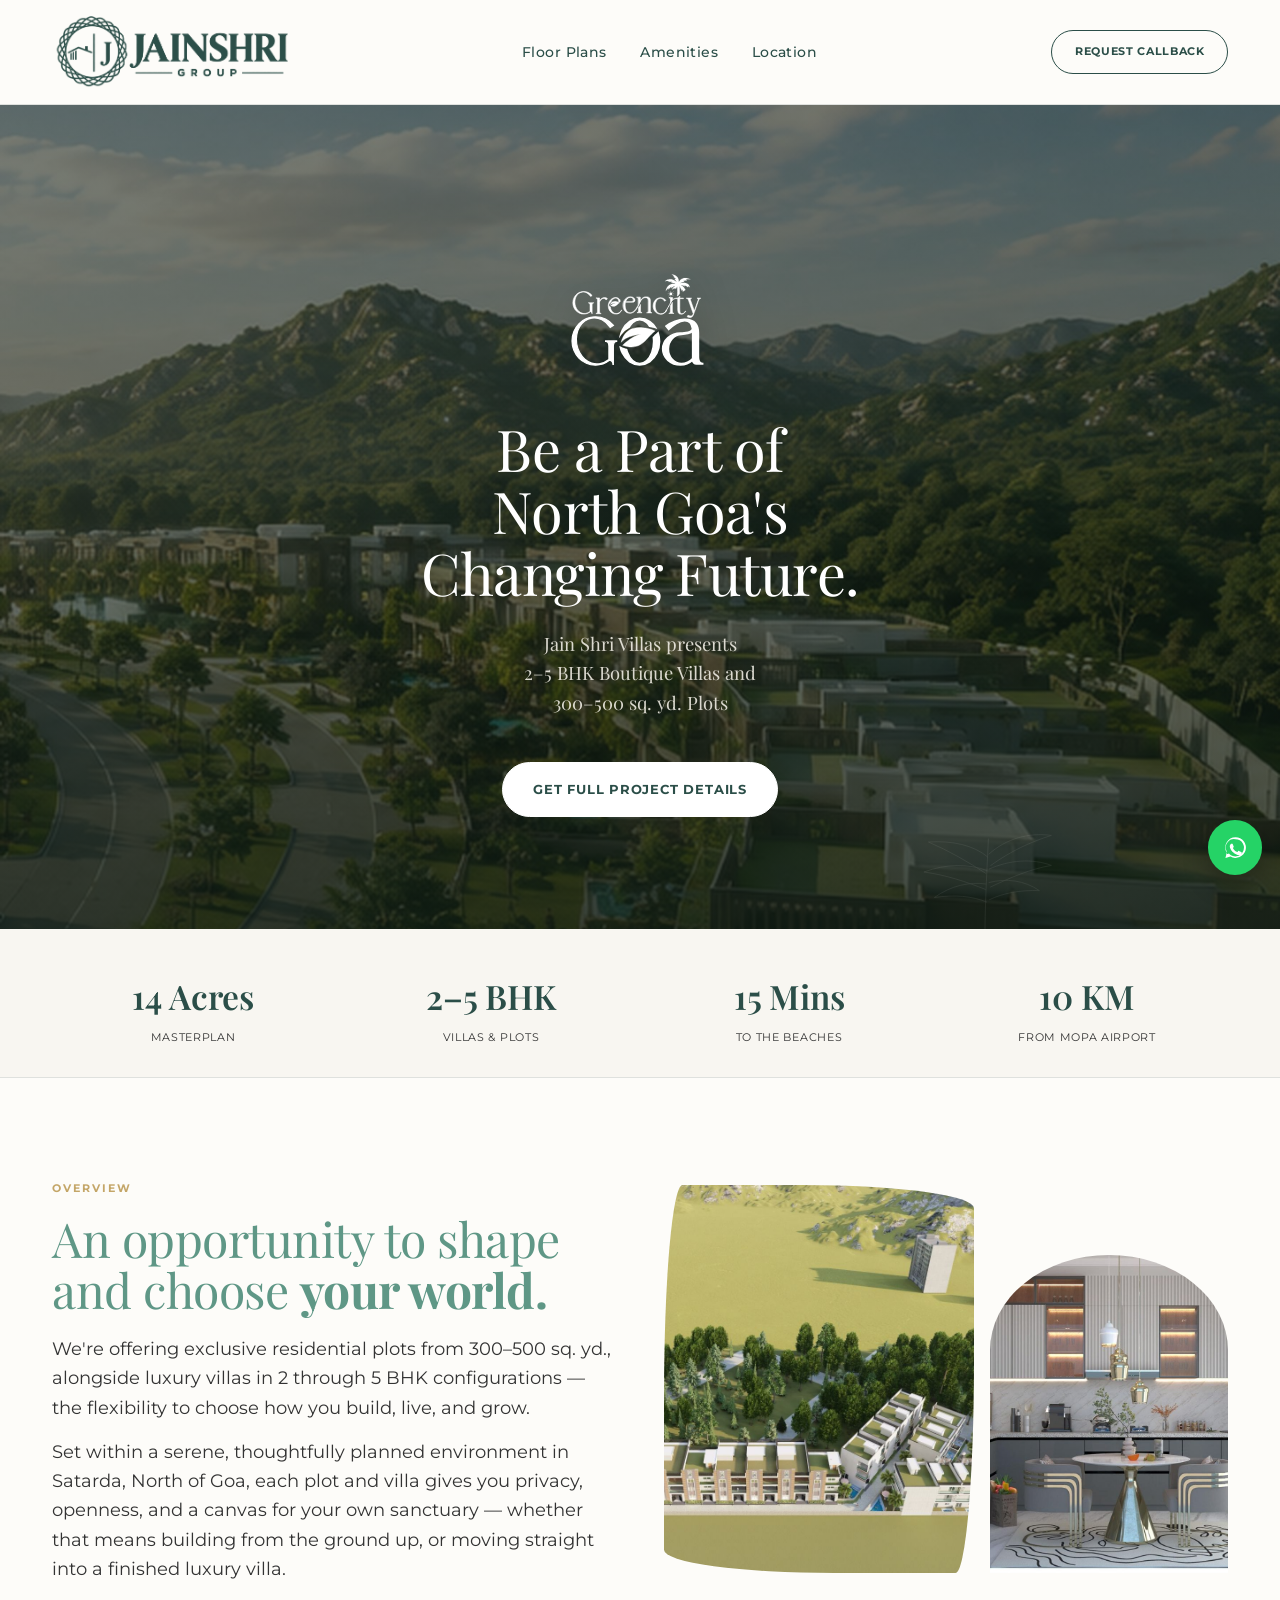
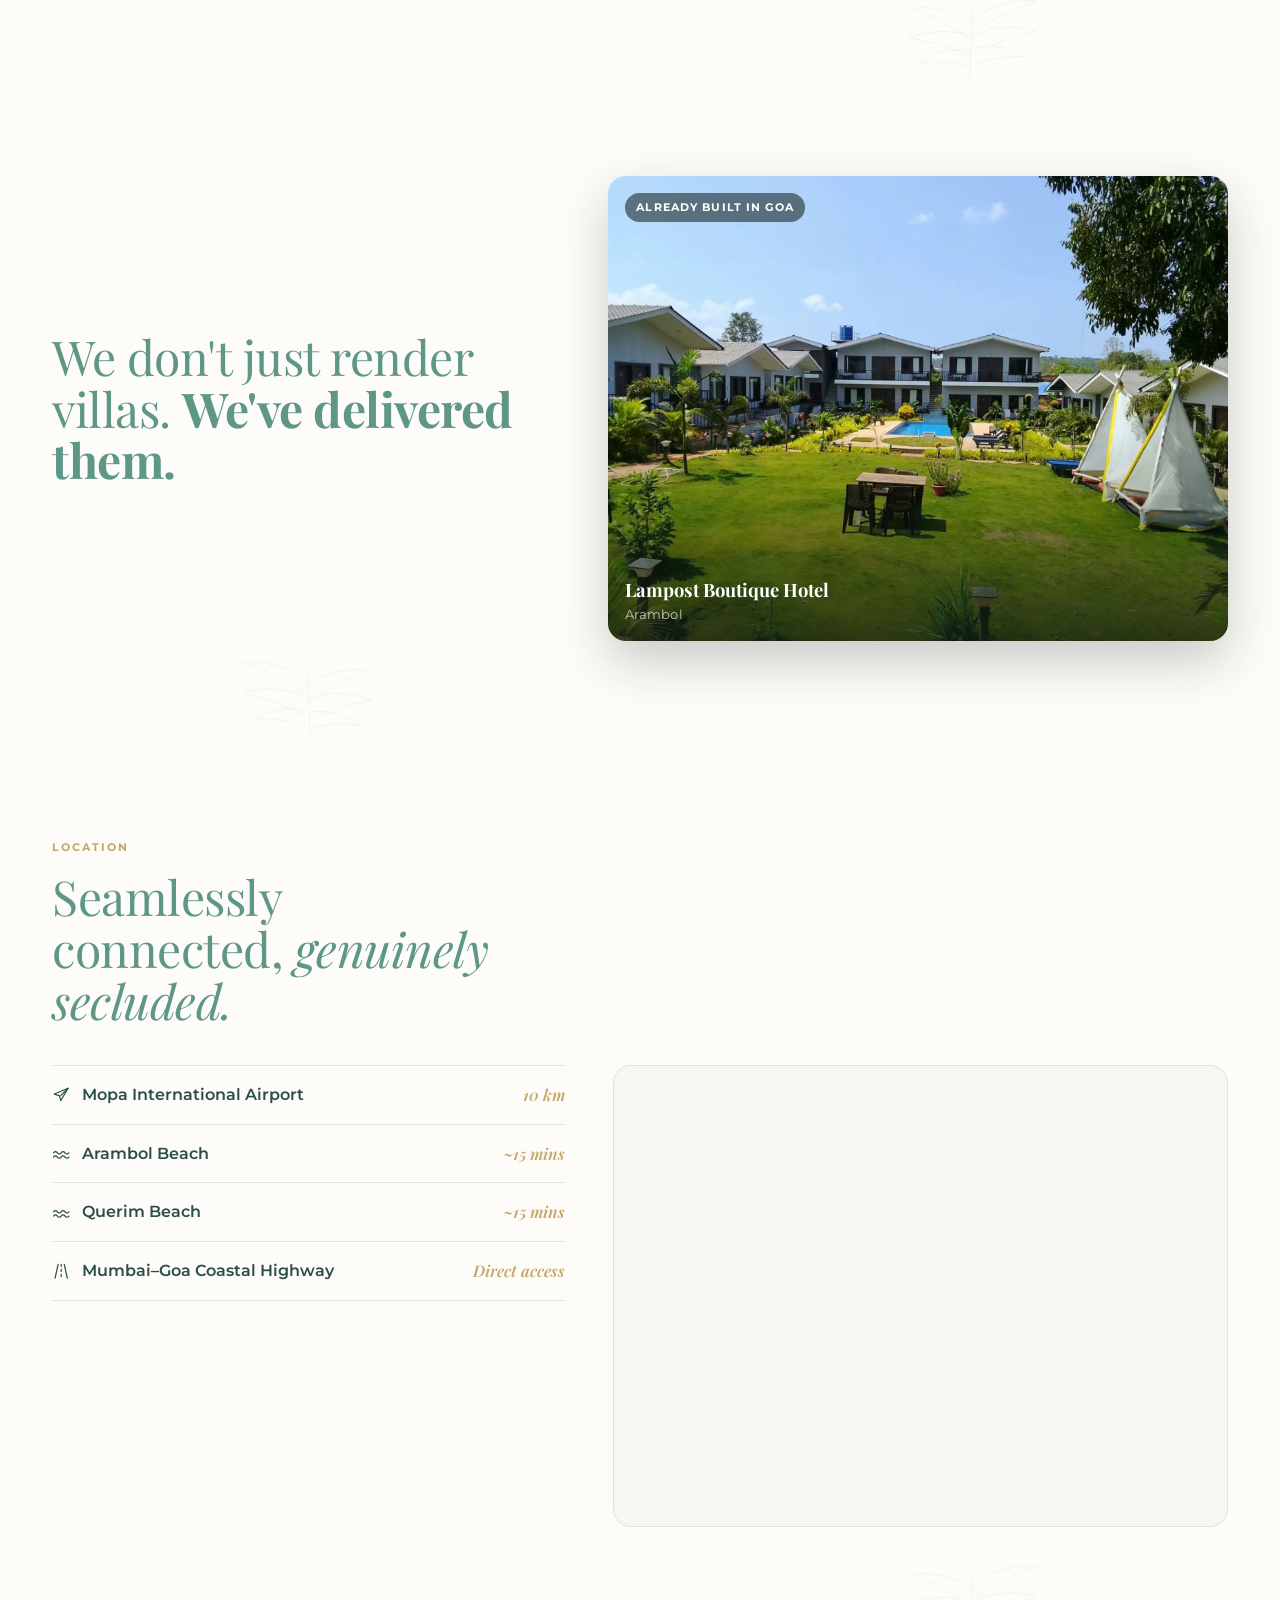
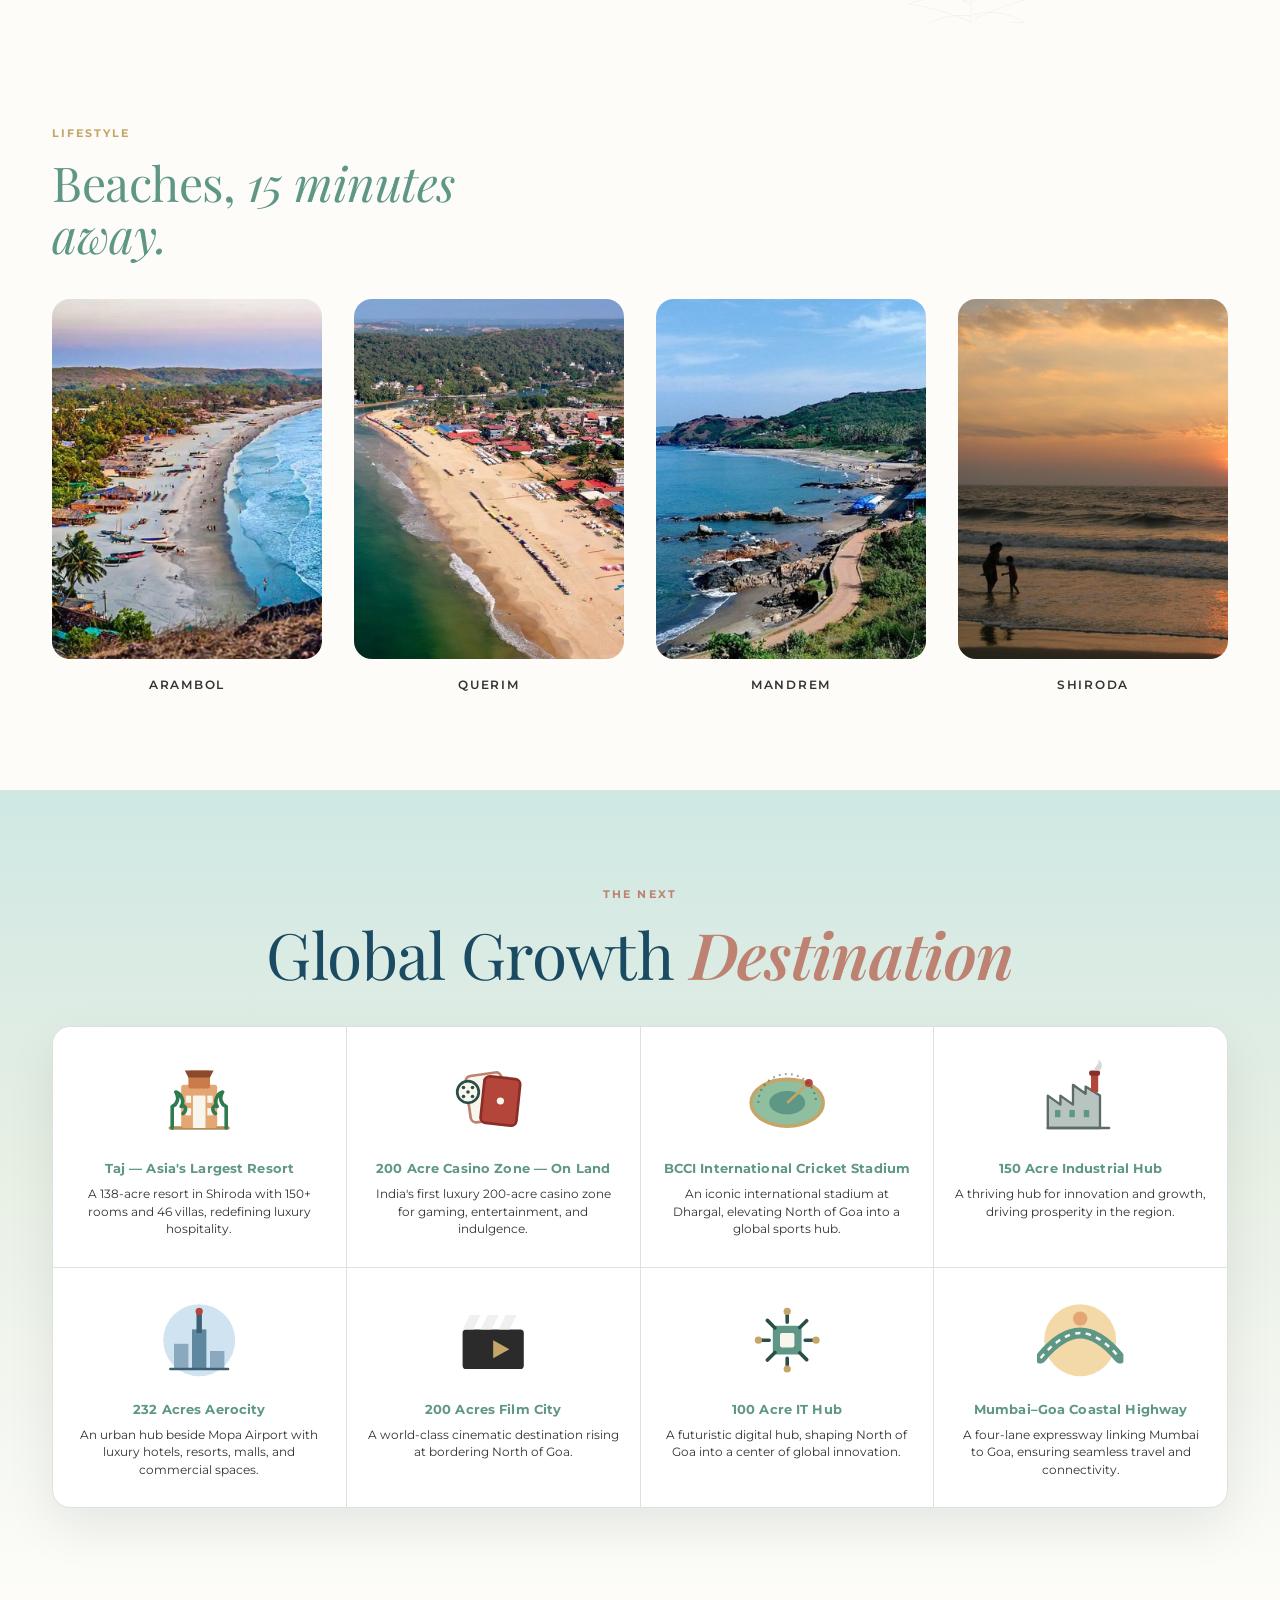
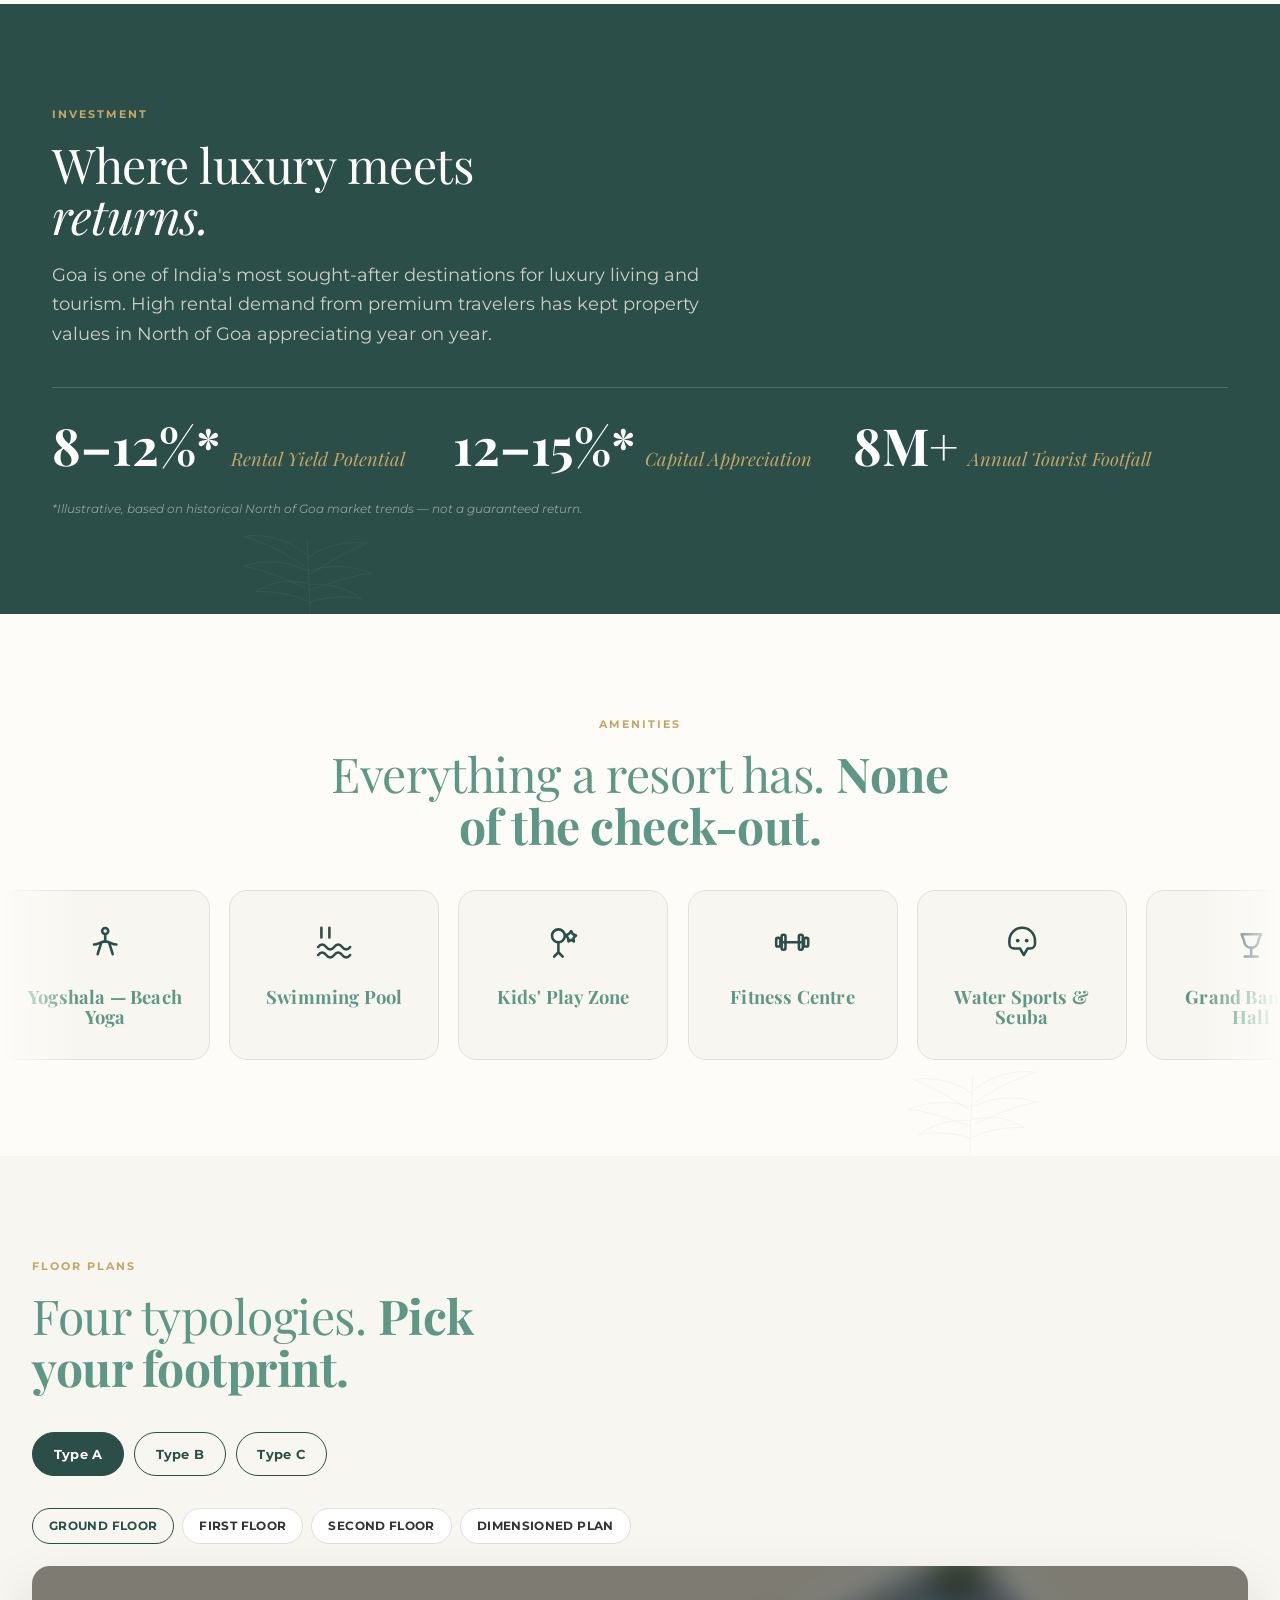
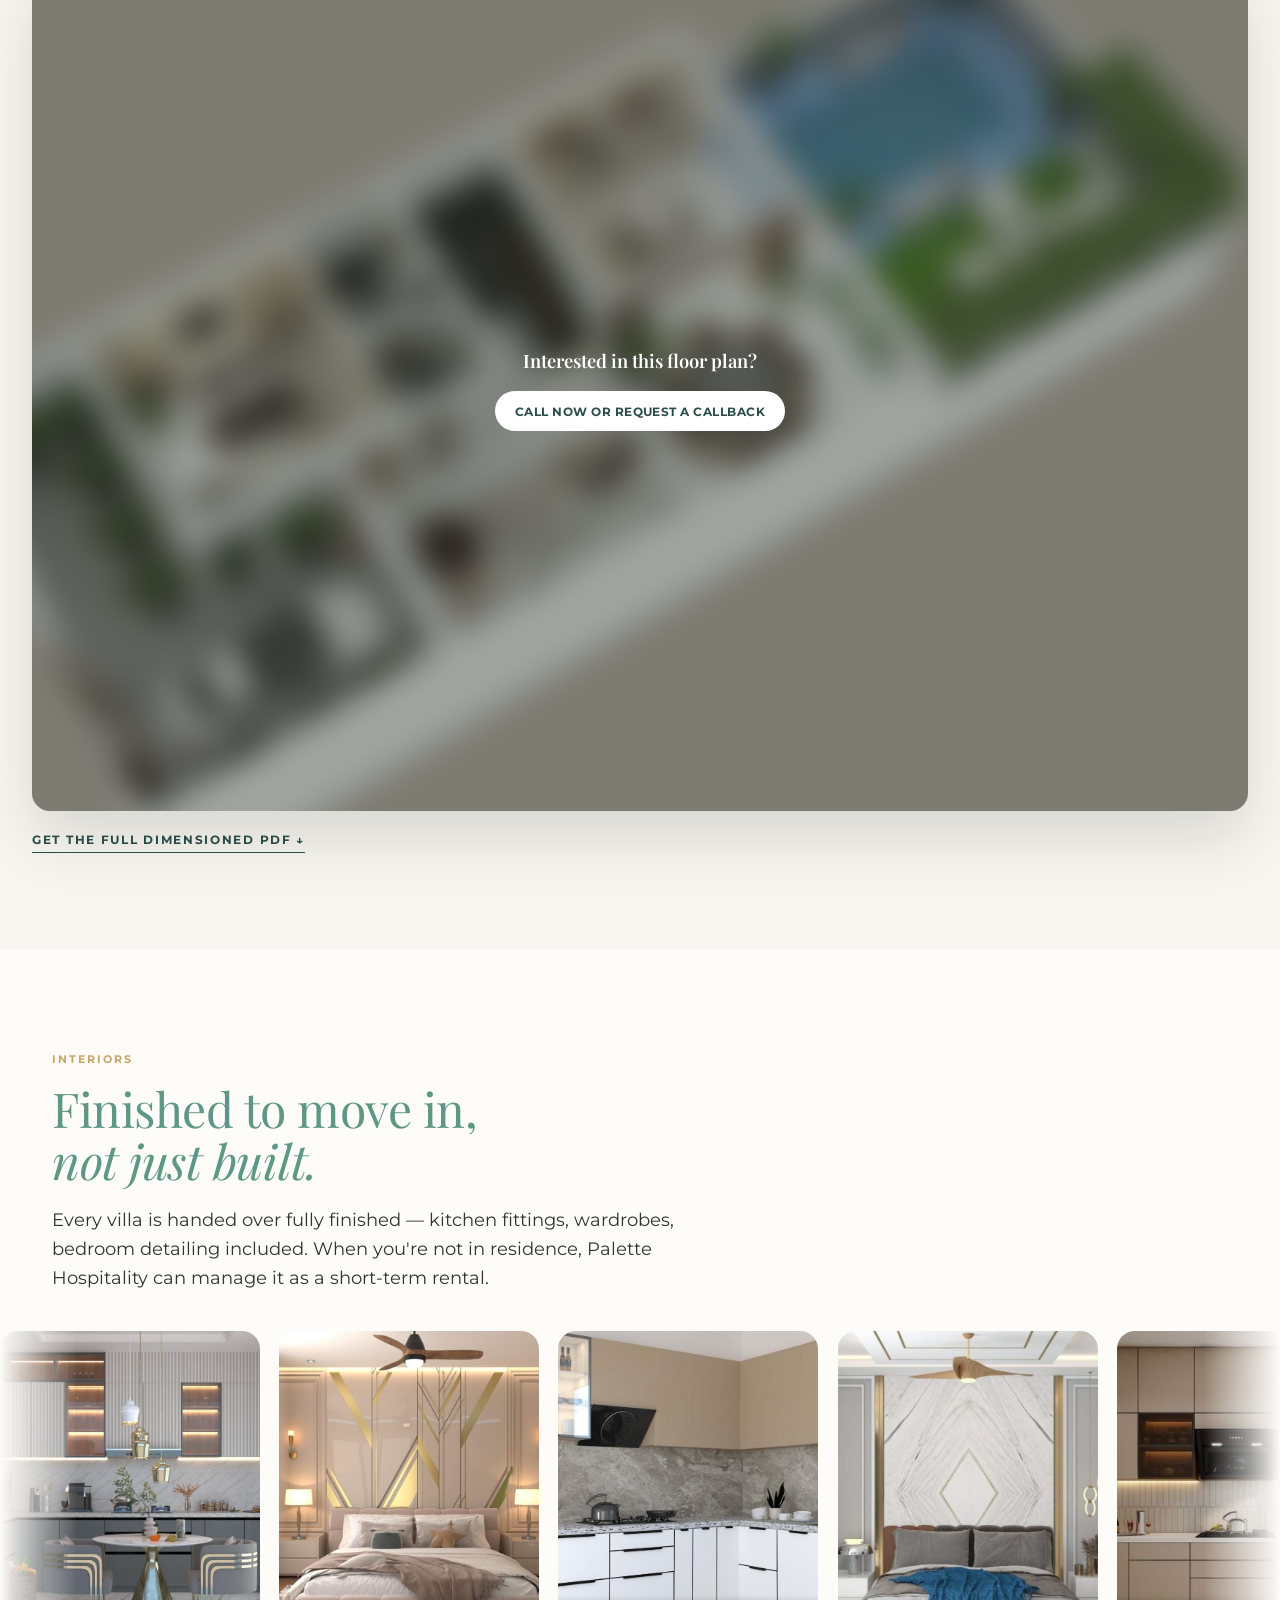
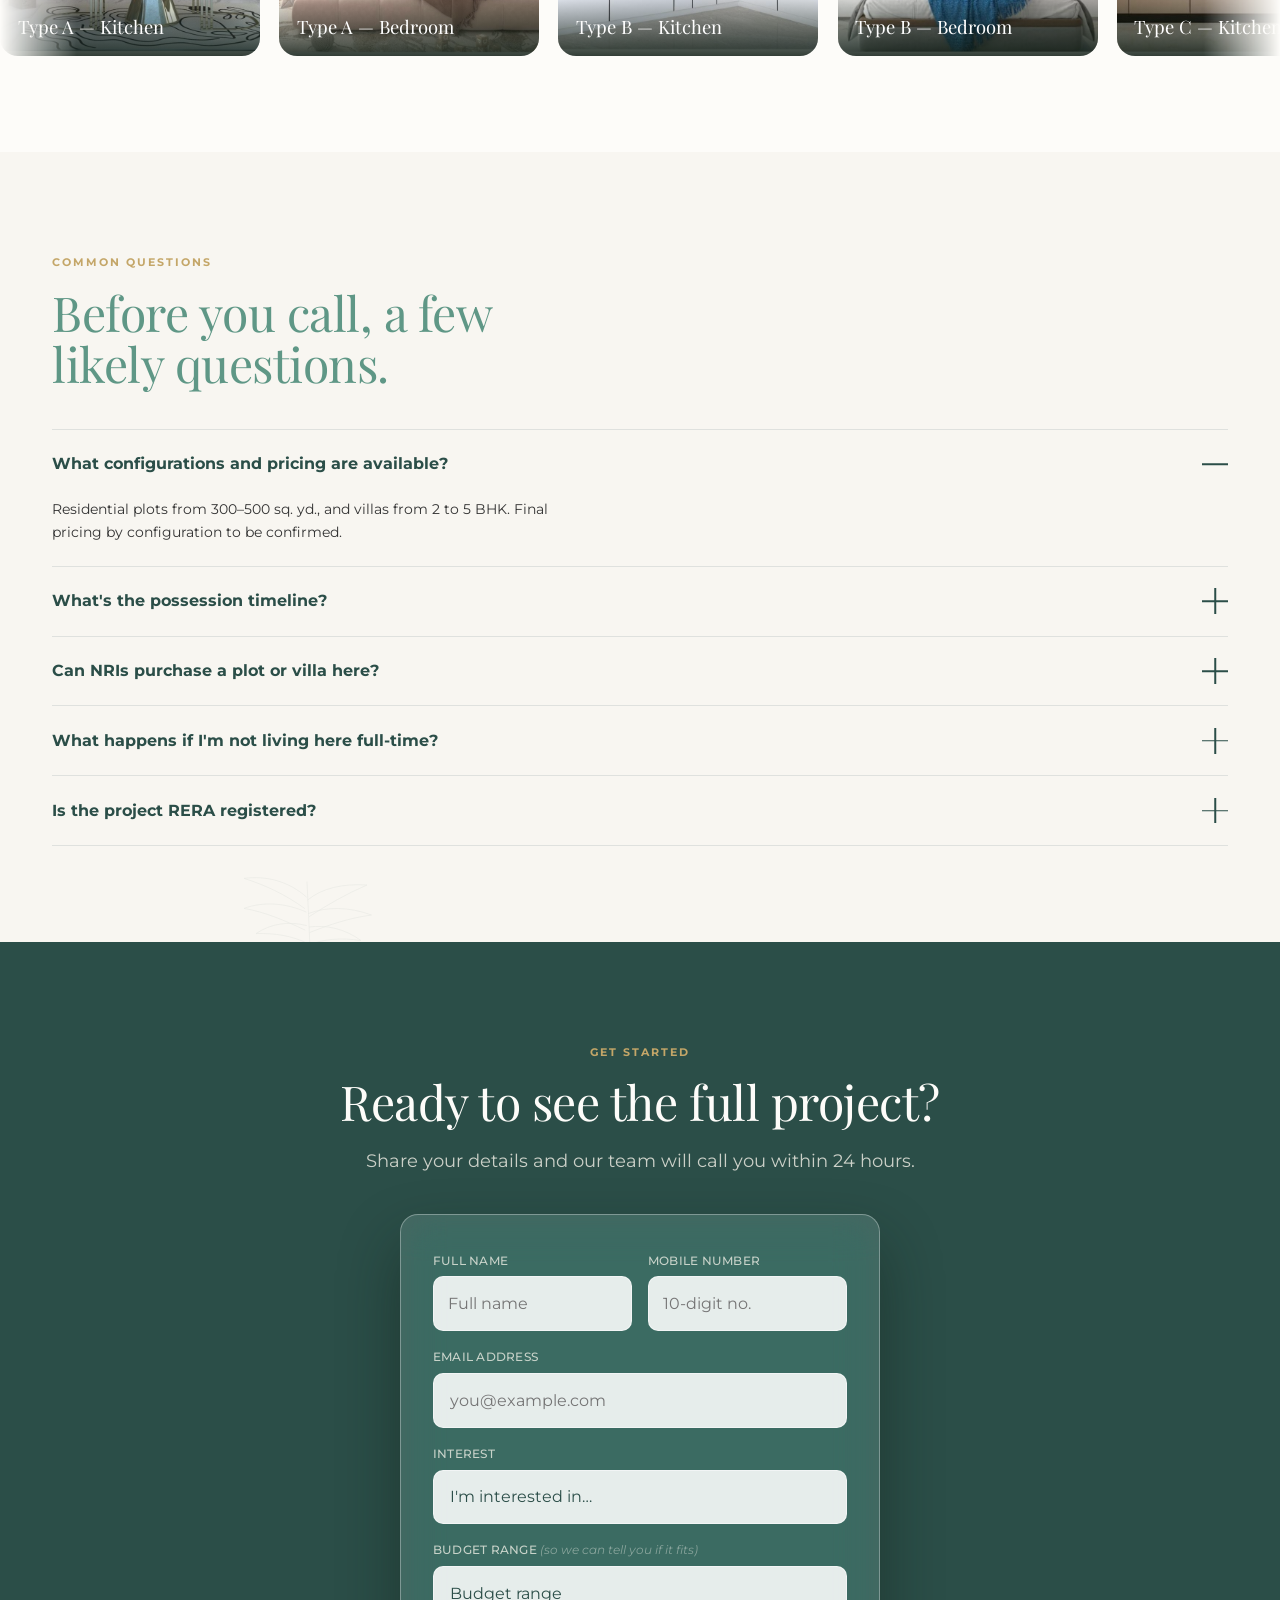
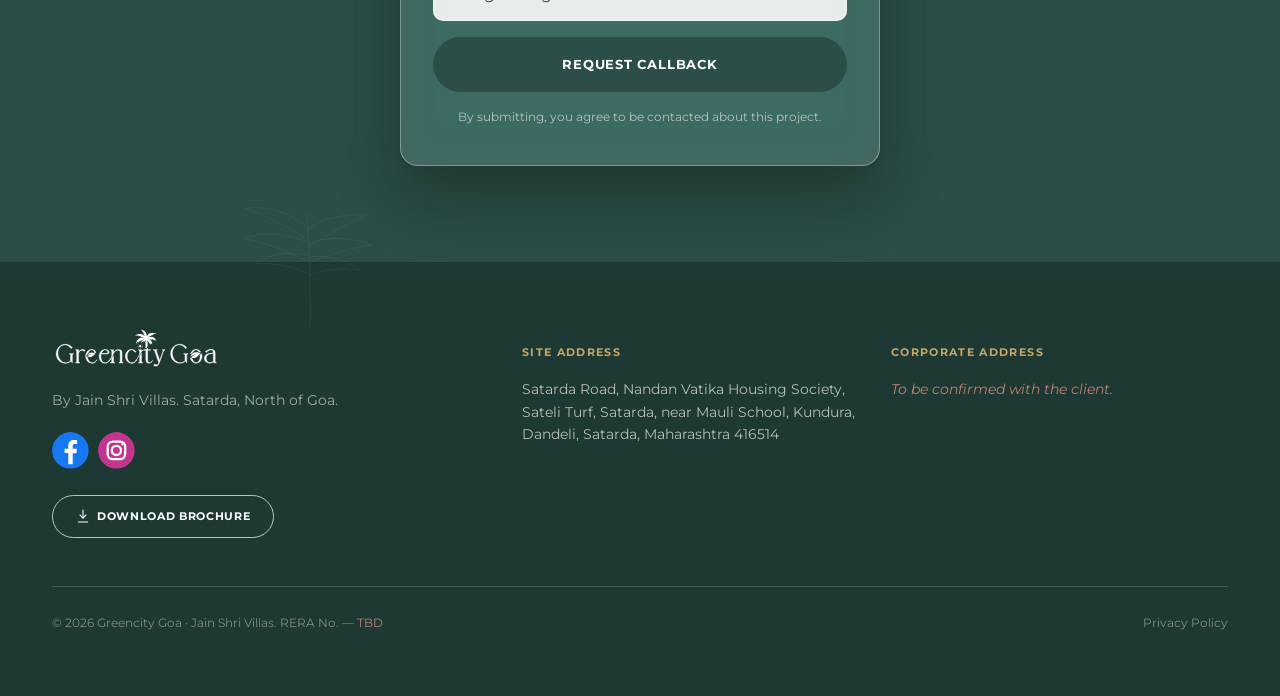
==== index.html @ 55a73142 "Major hero restructure: form moved to page end, nav rebrand, floor plans gated - Lead form removed f" ====
<!doctype html>
<html lang="en">
<head>
<meta charset="UTF-8">
<meta name="viewport" content="width=device-width, initial-scale=1">
<title>Greencity Goa | Plots &amp; Villas in Satarda, North of Goa — Jain Shri Villas</title>
<meta name="description" content="300–500 sq. yd. residential plots and 2–5 BHK luxury villas in Satarda, North of Goa — 10 km from Mopa International Airport, minutes from Arambol &amp; Querim beaches. Request a callback.">
<link rel="canonical" href="https://www.example.com/">
<!-- TODO: set the real canonical URL once the project domain is confirmed (see 01-brief.md footer note re: jainshrivillas.com vs a dedicated Greencity Goa domain). -->

<!-- Open Graph / social preview -->
<meta property="og:type" content="website">
<meta property="og:title" content="Greencity Goa | Jain Shri Villas — Satarda, North of Goa">
<meta property="og:description" content="North of Goa is about to change forever. Own it before that happens — 300–500 sq. yd. plots and 2–5 BHK luxury villas, 10 km from Mopa International Airport.">
<meta property="og:image" content="assets/img/renders/aerial-2.jpg">
<!-- TODO: og:image and og:url need absolute paths once this is deployed to a real domain. -->
<meta name="twitter:card" content="summary_large_image">

<!-- Favicons — cropped directly from the palm+sun mark inside
     greencitygoa_logo_horizontal.svg (the actual brand logo), not the
     separate Jainshri Villas medallion used here in an earlier pass. -->
<link rel="icon" href="assets/img/favicon-32.png" sizes="32x32" type="image/png">
<link rel="apple-touch-icon" href="assets/img/favicon-180.png">

<!-- Fonts: Playfair Display (display) + Montserrat (body/UI).
     maehrhomes.com's real heading font is "Black Mango" — confirmed via its
     live :root CSS (--heading-font: "Black Mango") — but that font is
     self-hosted and licensed free for PERSONAL use only; commercial use
     requires purchasing a license from its designer (Kadek Mahardika). It
     cannot be used on this commercial site without that license.
     Went through Fredoka (too playful/bubbly) then Bricolage Grotesque (a
     clean sans, but client feedback on the live hero was that it read soft/
     flat next to a sharper-looking competitor reference — a high-contrast
     serif with crisp, pointed terminals). Playfair Display (Google Fonts,
     SIL OFL) is that register: a Didone-style serif with real thick/thin
     stroke contrast, sharp serifs, and the full light-to-black weight range
     the mixed-weight headline technique needs, in a face that's become a
     default for luxury real-estate headlines for exactly this reason. If a
     commercial Black Mango license gets purchased later, send the .woff2/
     .woff files and swap them in via @font-face — one CSS change
     (--font-display).
     Montserrat IS their real body font (confirmed via the same :root read)
     and needs no substitution — used here exactly. -->
<link rel="preconnect" href="https://fonts.googleapis.com">
<link rel="preconnect" href="https://fonts.gstatic.com" crossorigin>
<link href="https://fonts.googleapis.com/css2?family=Playfair+Display:ital,wght@0,400;0,500;0,600;0,700;0,800;0,900;1,400;1,500;1,600;1,700&family=Montserrat:ital,wght@0,300;0,400;0,500;0,600;0,700;0,800;1,400;1,500&display=swap" rel="stylesheet">

<link rel="stylesheet" href="assets/css/styles.css?v=30">

<!-- =========================================================================
     TRACKING — NOT YET INSTALLED. See Instruction Documents/01-brief.md, "Tracking".
     Fill in real IDs, then activate the relevant snippet below. Order of installation:
       1. GTM Container ID:  *TBD*   (preferred — fire GA4 / Ads / Pixel through GTM tags)
       2. GA4 Measurement ID: *TBD*  (only needed here directly if NOT using GTM)
       3. Meta Pixel ID: *TBD*  +  Conversions API dataset ID / access token: *TBD*
       4. Google Ads Conversion ID + label: *TBD*
     Conversion events to wire once IDs exist (report each to Meta + Google Ads separately):
       - form_submit        (hero lead form; script.js trackConversion('form_submit'))
       - whatsapp_click     (floating WhatsApp button; script.js trackConversion('whatsapp_click'))
       - brochure_download  (footer gated form; script.js trackConversion('brochure_download'))
     Lead destination (CRM / webhook / email / sheet): *TBD* — see script.js submitLead() TODO.

     Each snippet below sits inside a script tag with type="text/plain", which
     browsers never execute — that keeps this file safe to preview as-is with
     no live requests to Google or Meta and no fake/placeholder IDs firing.
     To activate one: delete its type="text/plain" attribute and replace the
     XXXXXXX placeholder ID with the real one. Do not just wrap these in an
     HTML comment instead — a stray close-comment marker inside the snippet
     text will end the comment early and make it execute anyway (that exact
     mistake was caught during build, which is why this safer pattern is used).
     ========================================================================= -->

<script type="text/plain" data-disabled-snippet="gtm-head">
(function(w,d,s,l,i){w[l]=w[l]||[];w[l].push({'gtm.start':
new Date().getTime(),event:'gtm.js'});var f=d.getElementsByTagName(s)[0],
j=d.createElement(s),dl=l!='dataLayer'?'&l='+l:'';j.async=true;j.src=
'https://www.googletagmanager.com/gtm.js?id='+i+dl;f.parentNode.insertBefore(j,f);
})(window,document,'script','dataLayer','GTM-XXXXXXX');
</script>

<script type="text/plain" data-disabled-snippet="ga4-direct-only-if-not-using-gtm" data-src="https://www.googletagmanager.com/gtag/js?id=G-XXXXXXXXXX"></script>
<script type="text/plain" data-disabled-snippet="ga4-config">
window.dataLayer = window.dataLayer || [];
function gtag(){dataLayer.push(arguments);}
gtag('js', new Date());
gtag('config', 'G-XXXXXXXXXX');
</script>

<script type="text/plain" data-disabled-snippet="meta-pixel">
!function(f,b,e,v,n,t,s){if(f.fbq)return;n=f.fbq=function(){n.callMethod?
n.callMethod.apply(n,arguments):n.queue.push(arguments)};if(!f._fbq)f._fbq=n;
n.push=n;n.loaded=!0;n.version='2.0';n.queue=[];t=b.createElement(e);t.async=!0;
t.src=v;s=b.getElementsByTagName(e)[0];s.parentNode.insertBefore(t,s)}(window,
document,'script','https://connect.facebook.net/en_US/fbevents.js');
fbq('init', 'XXXXXXXXXXXXXXX');
fbq('track', 'PageView');
</script>

<script type="text/plain" data-disabled-snippet="google-ads" data-src="https://www.googletagmanager.com/gtag/js?id=AW-XXXXXXXXX"></script>
<script type="text/plain" data-disabled-snippet="google-ads-config">
window.dataLayer = window.dataLayer || [];
function gtag(){dataLayer.push(arguments);}
gtag('js', new Date());
gtag('config', 'AW-XXXXXXXXX');
</script>
</head>
<body>
<a class="skip-link" href="#main">Skip to content</a>

<!-- Removed the top "working build" status banner per client feedback — the
     individual 🔶 flags inline throughout each section (hero form note, FAQ
     answers, footer legal line, etc.) already cover this; no separate banner
     needed. Placeholder items are tracked in the project docs. -->

<!-- =========================================================================
     ICON LIBRARY — minimal line-icon fallback.
     PLACEHOLDER NOTICE: 04-design-system.md calls for a custom hand-drawn /
     linocut-style icon set (see Maehr Homes reference — leaf, spiral/key,
     shell, community-figure icons). No such icon files exist in /Media
     (confirmed: only Logos/ and "Renders and Floor Plans/" are present, no
     /icons folder). Rather than fake an "artisanal" set, every icon below is
     a plain single-weight line glyph. Swap the <symbol> contents for a real
     commissioned/sourced icon pack before launch — do not treat these as final.
     ========================================================================= -->
<svg class="visually-hidden" aria-hidden="true">
  <defs>
    <symbol id="i-pin" viewBox="0 0 24 24" fill="none" stroke="currentColor" stroke-width="1.6" stroke-linecap="round" stroke-linejoin="round">
      <path d="M12 21s7-7.1 7-12a7 7 0 1 0-14 0c0 4.9 7 12 7 12Z"/><circle cx="12" cy="9" r="2.3"/>
    </symbol>
    <symbol id="i-plane" viewBox="0 0 24 24" fill="none" stroke="currentColor" stroke-width="1.6" stroke-linecap="round" stroke-linejoin="round">
      <path d="M21 3 3 10.5l6.5 2 2 6.5L21 3Z"/><path d="M11.5 12.5 21 3"/>
    </symbol>
    <symbol id="i-wave" viewBox="0 0 24 24" fill="none" stroke="currentColor" stroke-width="1.6" stroke-linecap="round" stroke-linejoin="round">
      <path d="M2 17c1.5-2 3.5-2 5 0s3.5 2 5 0 3.5-2 5 0 3.5 2 5 0"/><path d="M2 11.5c1.5-2 3.5-2 5 0s3.5 2 5 0 3.5-2 5 0 3.5 2 5 0"/>
    </symbol>
    <symbol id="i-road" viewBox="0 0 24 24" fill="none" stroke="currentColor" stroke-width="1.6" stroke-linecap="round" stroke-linejoin="round">
      <path d="M8 3 4 21"/><path d="M16 3l4 18"/><path d="M12 3v3M12 9.5v3M12 16v3"/>
    </symbol>
    <symbol id="i-train" viewBox="0 0 24 24" fill="none" stroke="currentColor" stroke-width="1.6" stroke-linecap="round" stroke-linejoin="round">
      <rect x="6" y="4" width="12" height="13" rx="3"/><path d="M6 10h12"/><circle cx="9.3" cy="14" r="0.9" fill="currentColor" stroke="none"/><circle cx="14.7" cy="14" r="0.9" fill="currentColor" stroke="none"/><path d="M8 21 6 19M16 21l2-2"/>
    </symbol>
    <symbol id="i-resort" viewBox="0 0 24 24" fill="none" stroke="currentColor" stroke-width="1.6" stroke-linecap="round" stroke-linejoin="round">
      <path d="M4 21h16"/><path d="M6 21V11l6-5 6 5v10"/><path d="M10 21v-5h4v5"/><circle cx="12" cy="6.2" r="1.2"/>
    </symbol>
    <symbol id="i-dice" viewBox="0 0 24 24" fill="none" stroke="currentColor" stroke-width="1.6" stroke-linecap="round" stroke-linejoin="round">
      <rect x="4" y="4" width="16" height="16" rx="3"/>
      <circle cx="8.5" cy="8.5" r="1" fill="currentColor" stroke="none"/><circle cx="15.5" cy="8.5" r="1" fill="currentColor" stroke="none"/>
      <circle cx="12" cy="12" r="1" fill="currentColor" stroke="none"/>
      <circle cx="8.5" cy="15.5" r="1" fill="currentColor" stroke="none"/><circle cx="15.5" cy="15.5" r="1" fill="currentColor" stroke="none"/>
    </symbol>
    <symbol id="i-stadium" viewBox="0 0 24 24" fill="none" stroke="currentColor" stroke-width="1.6" stroke-linecap="round" stroke-linejoin="round">
      <ellipse cx="12" cy="12" rx="9" ry="6"/><ellipse cx="12" cy="12" rx="4.3" ry="2.8"/>
    </symbol>
    <symbol id="i-factory" viewBox="0 0 24 24" fill="none" stroke="currentColor" stroke-width="1.6" stroke-linecap="round" stroke-linejoin="round">
      <path d="M3 21V11l5 3v-3l5 3V8l6 4v9Z"/><path d="M3 21h18"/>
    </symbol>
    <symbol id="i-city" viewBox="0 0 24 24" fill="none" stroke="currentColor" stroke-width="1.6" stroke-linecap="round" stroke-linejoin="round">
      <rect x="3" y="10" width="4" height="11"/><rect x="9" y="5.5" width="5" height="15.5"/><rect x="16" y="13" width="5" height="8"/>
    </symbol>
    <symbol id="i-film" viewBox="0 0 24 24" fill="none" stroke="currentColor" stroke-width="1.6" stroke-linecap="round" stroke-linejoin="round">
      <rect x="3" y="6" width="18" height="13" rx="2"/><path d="M3 10h18"/><path d="M7 6 5 10M12.5 6l-2 4M18 6l-2 4"/>
    </symbol>
    <symbol id="i-chip" viewBox="0 0 24 24" fill="none" stroke="currentColor" stroke-width="1.6" stroke-linecap="round" stroke-linejoin="round">
      <rect x="7" y="7" width="10" height="10" rx="1.5"/><path d="M12 3v4M12 17v4M3 12h4M17 12h4M6 6l2.3 2.3M18 6l-2.3 2.3M6 18l2.3-2.3M18 18l-2.3-2.3"/>
    </symbol>
    <symbol id="i-yoga" viewBox="0 0 24 24" fill="none" stroke="currentColor" stroke-width="1.6" stroke-linecap="round" stroke-linejoin="round">
      <circle cx="12" cy="5" r="1.9"/><path d="M12 7.5v4"/><path d="M12 11.5c-3 .3-4.5 2-7 2M12 11.5c3 .3 4.5 2 7 2"/><path d="M9.3 13l-2 6.5M14.7 13l2 6.5"/>
    </symbol>
    <symbol id="i-pool" viewBox="0 0 24 24" fill="none" stroke="currentColor" stroke-width="1.6" stroke-linecap="round" stroke-linejoin="round">
      <path d="M4 3v6M9 3v6"/><path d="M2 20c1.5-2 3.5-2 5 0s3.5 2 5 0 3.5-2 5 0 3.5 2 5 0"/><path d="M2 15c1.5-2 3.5-2 5 0s3.5 2 5 0 3.5-2 5 0 3.5 2 5 0"/>
    </symbol>
    <symbol id="i-kids" viewBox="0 0 24 24" fill="none" stroke="currentColor" stroke-width="1.6" stroke-linecap="round" stroke-linejoin="round">
      <circle cx="9" cy="8" r="4"/><path d="M9 12v6M6.3 21l2.7-2.7 2.7 2.7"/>
      <path d="m17 5 .9 1.9L20 7.8l-1.6 1.5.3 2.2L17 10.5l-1.7 1-.3-2.2L13.4 7.8l2.1-.9Z"/>
    </symbol>
    <symbol id="i-fitness" viewBox="0 0 24 24" fill="none" stroke="currentColor" stroke-width="1.6" stroke-linecap="round" stroke-linejoin="round">
      <path d="M6.5 12h11"/><rect x="2" y="9.3" width="2.6" height="5.4" rx="1"/><rect x="19.4" y="9.3" width="2.6" height="5.4" rx="1"/>
      <rect x="5.4" y="7.3" width="2.4" height="9.4" rx="1"/><rect x="16.2" y="7.3" width="2.4" height="9.4" rx="1"/>
    </symbol>
    <symbol id="i-scuba" viewBox="0 0 24 24" fill="none" stroke="currentColor" stroke-width="1.6" stroke-linecap="round" stroke-linejoin="round">
      <path d="M4 11a8 8 0 0 1 16 0v2a3 3 0 0 1-3 3h-1.7l-2.3 4-2.3-4H7a3 3 0 0 1-3-3Z"/>
      <circle cx="9.2" cy="11" r="1.2" fill="currentColor" stroke="none"/><circle cx="14.8" cy="11" r="1.2" fill="currentColor" stroke="none"/>
    </symbol>
    <symbol id="i-banquet" viewBox="0 0 24 24" fill="none" stroke="currentColor" stroke-width="1.6" stroke-linecap="round" stroke-linejoin="round">
      <path d="M6 7h12l-1.6 4.2a4.4 4.4 0 0 1-8.8 0Z"/><path d="M12 15.2V21"/><path d="M8 21h8"/>
    </symbol>
    <!-- Facebook/Instagram — brand-color badges rather than the site's usual
         single-tone line glyph, same exception already made for the
         WhatsApp float button below: a recognizable social icon reads
         better in its real brand color than forced into --forest. -->
    <symbol id="i-facebook" viewBox="0 0 24 24">
      <circle cx="12" cy="12" r="12" fill="#1877F2"/>
      <path d="M13.5 21v-7.2h2.4l.36-2.8h-2.76V9.2c0-.8.22-1.36 1.38-1.36h1.48V5.3c-.26-.03-1.13-.11-2.15-.11-2.13 0-3.58 1.3-3.58 3.68v2.05H8.2v2.8h2.43V21h2.87Z" fill="#fff"/>
    </symbol>
    <symbol id="i-instagram" viewBox="0 0 24 24">
      <circle cx="12" cy="12" r="12" fill="#C1358F"/>
      <rect x="6.3" y="6.3" width="11.4" height="11.4" rx="3.4" fill="none" stroke="#fff" stroke-width="1.5"/>
      <circle cx="12" cy="12" r="3" fill="none" stroke="#fff" stroke-width="1.5"/>
      <circle cx="16.1" cy="7.9" r="0.9" fill="#fff"/>
    </symbol>
    <symbol id="i-whatsapp" viewBox="0 0 24 24" fill="currentColor" stroke="none">
      <path d="M12 2.9a9.1 9.1 0 0 0-7.8 13.8L3 21.1l4.5-1.2A9.1 9.1 0 1 0 12 2.9Zm0 1.7a7.4 7.4 0 0 1 6.4 11.1 7.4 7.4 0 0 1-11.9 1.9l-.3-.3-2.7.7.7-2.6-.2-.3A7.4 7.4 0 0 1 12 4.6Zm-3.5 3.9c-.2 0-.5.1-.7.3-.2.3-.9 1-.9 2.3s.9 2.6 1 2.8c.1.2 1.8 2.9 4.5 4 .6.3 1.1.4 1.5.6.6.2 1.2.1 1.6.1.5-.1 1.5-.6 1.7-1.2.2-.6.2-1.1.2-1.2-.1-.1-.2-.2-.5-.3l-2-1c-.3-.1-.5-.1-.6.1l-.5.7c-.1.2-.3.2-.5.1-.3-.1-1.1-.4-2.1-1.3-.8-.7-1.3-1.6-1.5-1.9-.1-.2 0-.4.1-.5l.4-.5c.1-.2.2-.3.1-.5l-.9-2.2c-.1-.3-.3-.3-.5-.3Z"/>
    </symbol>
    <symbol id="i-phone" viewBox="0 0 24 24" fill="none" stroke="currentColor" stroke-width="1.6" stroke-linecap="round" stroke-linejoin="round">
      <path d="M6.6 3h3l1.4 4.5-2.2 1.7a13 13 0 0 0 5.9 5.9l1.7-2.2 4.5 1.4v3c0 1.1-1 2-2.1 1.9C10.7 18.8 5.2 13.3 4.7 5.1 4.6 4 5.5 3 6.6 3Z"/>
    </symbol>
    <symbol id="i-arrow" viewBox="0 0 24 24" fill="none" stroke="currentColor" stroke-width="1.8" stroke-linecap="round" stroke-linejoin="round">
      <path d="M5 12h14M13 6l6 6-6 6"/>
    </symbol>
    <symbol id="i-download" viewBox="0 0 24 24" fill="none" stroke="currentColor" stroke-width="1.6" stroke-linecap="round" stroke-linejoin="round">
      <path d="M12 3v12"/><path d="M7.5 10.5 12 15l4.5-4.5"/><path d="M5 21h14"/>
    </symbol>
    <symbol id="i-close" viewBox="0 0 24 24" fill="none" stroke="currentColor" stroke-width="1.8" stroke-linecap="round" stroke-linejoin="round">
      <path d="M5 5l14 14M19 5 5 19"/>
    </symbol>

    <!-- Faint palm-frond silhouette motif (04-design-system.md, signature
         element #5) — factored as a reusable symbol so it can recur as a
         quiet background texture across several sections, not just one. -->
    <symbol id="texture-palm" viewBox="0 0 500 500">
      <g fill="none" stroke="currentColor" stroke-width="2.2" stroke-linecap="round">
        <path d="M250 480 C 246 360, 252 260, 260 90"/>
        <path d="M258 150 C 210 110, 140 95, 60 100 C 130 130, 190 165, 252 205"/>
        <path d="M262 140 C 320 88, 395 68, 470 78 C 400 100, 335 130, 268 178"/>
        <path d="M255 195 C 195 172, 120 172, 45 200 C 118 210, 185 232, 250 258"/>
        <path d="M263 190 C 330 160, 405 154, 470 178 C 400 190, 335 218, 267 250"/>
        <path d="M252 240 C 198 232, 135 245, 80 285 C 148 275, 205 280, 254 300"/>
        <path d="M262 235 C 320 220, 380 228, 430 262 C 365 260, 310 270, 264 292"/>
      </g>
    </symbol>

    <!-- Colorful illustrated icon set for the Growth/Why-Now grid, per
         client reference. Multi-color flat illustrations (not the plain
         single-tone line icons used elsewhere) — still hand-built inline
         SVG, not a sourced icon pack (see icon-library notice above; the
         same "no real asset available" caveat applies to these too). -->
    <symbol id="g-resort" viewBox="0 0 48 48">
      <path d="M8 40h32" stroke="#B08D5A" stroke-width="2" stroke-linecap="round"/>
      <rect x="14" y="16" width="20" height="24" rx="1.5" fill="#E4A672"/>
      <rect x="18" y="8" width="12" height="10" rx="1" fill="#C97B4A"/>
      <path d="M16 8h16l-2 4H18Z" fill="#8B4A2B"/>
      <rect x="20.5" y="22" width="7" height="18" rx="0.5" fill="#F8F5EC"/>
      <rect x="16.5" y="22" width="3" height="4" fill="#F8F5EC"/><rect x="28.5" y="22" width="3" height="4" fill="#F8F5EC"/>
      <rect x="16.5" y="29" width="3" height="4" fill="#F8F5EC"/><rect x="28.5" y="29" width="3" height="4" fill="#F8F5EC"/>
      <path d="M9 40V28c3-1 4-5 2-8 3 1 5 5 3 8 2-1 3 1 2 3l-1 1" fill="none" stroke="#2F7A4F" stroke-width="2" stroke-linecap="round" stroke-linejoin="round"/>
      <path d="M39 40V28c-3-1-4-5-2-8-3 1-5 5-3 8-2-1-3 1-2 3l1 1" fill="none" stroke="#2F7A4F" stroke-width="2" stroke-linecap="round" stroke-linejoin="round"/>
    </symbol>
    <symbol id="g-casino" viewBox="0 0 48 48">
      <rect x="10" y="10" width="20" height="26" rx="3" fill="#F8F5EC" stroke="#BD8271" stroke-width="1.5" transform="rotate(-8 20 23)"/>
      <rect x="18" y="12" width="20" height="26" rx="3" fill="#B3453B" stroke="#8a2f28" stroke-width="1.5" transform="rotate(6 28 25)"/>
      <circle cx="28" cy="25" r="2" fill="#F8F5EC" transform="rotate(6 28 25)"/>
      <circle cx="10" cy="20" r="6" fill="#F8F5EC" stroke="#2b4e48" stroke-width="1.5"/>
      <circle cx="7.5" cy="17.5" r="1" fill="#2b4e48"/><circle cx="12.5" cy="17.5" r="1" fill="#2b4e48"/>
      <circle cx="7.5" cy="22.5" r="1" fill="#2b4e48"/><circle cx="12.5" cy="22.5" r="1" fill="#2b4e48"/><circle cx="10" cy="20" r="1" fill="#2b4e48"/>
    </symbol>
    <symbol id="g-stadium" viewBox="0 0 48 48">
      <ellipse cx="24" cy="26" rx="20" ry="13" fill="#8FBF9F"/>
      <ellipse cx="24" cy="26" rx="20" ry="13" fill="none" stroke="#c4a668" stroke-width="2"/>
      <ellipse cx="24" cy="26" rx="10" ry="6.5" fill="#5F9786"/>
      <path d="M24 26 L36 15" stroke="#c4a668" stroke-width="1.4"/>
      <circle cx="36" cy="15" r="2.2" fill="#B3453B"/>
      <path d="M8 26a16 16 0 0 1 32 0" fill="none" stroke="#2b4e48" stroke-width="1.2" stroke-dasharray="1 2.4" opacity="0.5"/>
    </symbol>
    <symbol id="g-factory" viewBox="0 0 48 48">
      <path d="M6 40V22l7 5v-5l7 5V16l7 5v-4l8 5v18Z" fill="#B7C4C0" stroke="#5c6b67" stroke-width="1.3" stroke-linejoin="round"/>
      <rect x="30" y="10" width="4" height="10" fill="#B3453B"/>
      <rect x="29" y="8" width="6" height="3" rx="1" fill="#8a2f28"/>
      <path d="M32 8c0-3 3-3 2-6 2 1 3 4 1 6Z" fill="#c9d3d1" opacity="0.8"/>
      <path d="M6 40h34" stroke="#5c6b67" stroke-width="1.5" stroke-linecap="round"/>
      <rect x="10" y="30" width="3" height="4" fill="#5F9786"/><rect x="18" y="30" width="3" height="4" fill="#5F9786"/><rect x="26" y="30" width="3" height="4" fill="#5F9786"/>
    </symbol>
    <symbol id="g-aerocity" viewBox="0 0 48 48">
      <circle cx="24" cy="24" r="20" fill="#CFE3F0"/>
      <rect x="10" y="26" width="8" height="14" fill="#8AA9BE"/>
      <rect x="20" y="18" width="8" height="22" fill="#5F87A0"/>
      <rect x="30" y="30" width="8" height="10" fill="#8AA9BE"/>
      <rect x="22.5" y="8" width="3" height="12" fill="#3f5f73"/>
      <circle cx="24" cy="8" r="2" fill="#B3453B"/>
      <path d="M8 40h32" stroke="#3f5f73" stroke-width="1.5" stroke-linecap="round"/>
    </symbol>
    <symbol id="g-film" viewBox="0 0 48 48">
      <rect x="7" y="18" width="34" height="22" rx="2" fill="#2b2b2b"/>
      <path d="M7 18l4-8h6l-4 8Zm10 0l4-8h6l-4 8Zm10 0l4-8h6l-4 8Z" fill="#F0F0F0"/>
      <path d="m24 24 9 5-9 5Z" fill="#c4a668"/>
    </symbol>
    <symbol id="g-it" viewBox="0 0 48 48">
      <rect x="16" y="16" width="16" height="16" rx="2" fill="#5F9786"/>
      <rect x="20" y="20" width="8" height="8" rx="1" fill="#F8F5EC"/>
      <path d="M24 8v6M24 34v6M8 24h6M34 24h6M13 13l4.2 4.2M34.8 34.8 31 31M13 35l4.2-4.2M34.8 13.2 31 17" stroke="#2b4e48" stroke-width="2" stroke-linecap="round"/>
      <circle cx="24" cy="8" r="2" fill="#c4a668"/><circle cx="24" cy="40" r="2" fill="#c4a668"/>
      <circle cx="8" cy="24" r="2" fill="#c4a668"/><circle cx="40" cy="24" r="2" fill="#c4a668"/>
    </symbol>
    <symbol id="g-highway" viewBox="0 0 48 48">
      <circle cx="24" cy="24" r="20" fill="#F3D9A8"/>
      <path d="M2 34c8-10 16-14 22-14s14 4 22 14" fill="none" stroke="#5F9786" stroke-width="6" stroke-linecap="round"/>
      <path d="M2 34c8-10 16-14 22-14s14 4 22 14" fill="none" stroke="#F8F5EC" stroke-width="1.4" stroke-dasharray="3 3"/>
      <circle cx="24" cy="12" r="4" fill="#E4A672"/>
    </symbol>
  </defs>
</svg>

<!-- =========================================================================
     NAV
     ========================================================================= -->
<header class="nav">
  <div class="wrap nav__inner">
    <a href="#top" class="nav__logo" aria-label="Jain Shri Group — home">
      <img src="assets/img/logo/jainshri-group-forest.png?v=1" alt="Jain Shri Group">
    </a>
    <nav class="nav__links" aria-label="Primary">
      <a href="#floor-plans">Floor Plans</a>
      <a href="#amenities">Amenities</a>
      <a href="#location">Location</a>
    </nav>
    <div class="nav__cta">
      <a href="#hero-form" class="btn btn--outline btn--sm">Request Callback</a>
    </div>
    <button type="button" class="nav__burger" id="nav-burger" aria-label="Open menu" aria-expanded="false" aria-controls="nav-mobile">
      <span></span><span></span><span></span>
    </button>
  </div>
  <div class="nav__mobile" id="nav-mobile">
    <a href="#floor-plans">Floor Plans</a>
    <a href="#amenities">Amenities</a>
    <a href="#location">Location</a>
    <a href="#hero-form" class="btn btn--outline btn--block">Request Callback</a>
  </div>
</header>

<main id="main">
<div id="top"></div>

<!-- =========================================================================
     HERO
     ========================================================================= -->
<section class="hero">
  <div class="hero__bg" aria-hidden="true">
    <img src="assets/img/renders/aerial-2.jpg?v=6" alt="" loading="eager">
  </div>
  <div class="wrap hero__layout">
    <img src="assets/img/logo/greencity-goa-stacked.svg?v=1" alt="Greencity Goa" class="hero__brand-mark">
    <h1>Be a Part of<br>North Goa's<br>Changing Future.</h1>
    <p class="hero__sub">Jain Shri Villas presents<br>2–5 BHK Boutique Villas and<br>300–500 sq. yd. Plots</p>
    <a href="#hero-form" class="btn btn--solid hero__cta">Get Full Project Details</a>
  </div>
  <svg class="texture-contour texture-contour--hero" aria-hidden="true" focusable="false"><use href="#texture-palm"/></svg>
</section>

<!-- =========================================================================
     CREDIBILITY STRIP  (🔶 numbers need confirming against final brochure)
     ========================================================================= -->
<section class="strip">
  <div class="wrap">
    <div class="strip__grid">
      <div class="strip__stat"><div class="num">14 Acres</div><div class="lab">Masterplan</div></div>
      <div class="strip__stat"><div class="num">2–5 BHK</div><div class="lab">Villas &amp; Plots</div></div>
      <div class="strip__stat"><div class="num">15 Mins</div><div class="lab">To The Beaches</div></div>
      <div class="strip__stat"><div class="num">10 KM</div><div class="lab">From Mopa Airport</div></div>
    </div>
  </div>
</section>

<!-- =========================================================================
     OVERVIEW
     ========================================================================= -->
<section class="section--cream" id="overview">
  <!-- Faint background line-art texture (04-design-system.md, signature element #5) — a
       palm-frond motif rather than the reference's mountain silhouette, since this is a
       Goa beach project, not a hill-station one. Felt more than seen at this opacity.
       Recurs at several more points down the page (hero, proof, location, investment,
       amenities, FAQ) as a light connective thread — see #texture-palm in the icon
       library above. -->
  <svg class="texture-contour" aria-hidden="true" focusable="false"><use href="#texture-palm"/></svg>
  <div class="wrap media-row">
    <div>
      <p class="eyebrow">Overview</p>
      <h2 class="headline headline--wide">An opportunity to shape and choose <strong>your world.</strong></h2>
      <p class="lede">We're offering exclusive residential plots from 300–500 sq. yd., alongside luxury villas in 2 through 5 BHK configurations — the flexibility to choose how you build, live, and grow.</p>
      <p class="lede">Set within a serene, thoughtfully planned environment in Satarda, North of Goa, each plot and villa gives you privacy, openness, and a canvas for your own sanctuary — whether that means building from the ground up, or moving straight into a finished luxury villa.</p>
    </div>
    <div>
      <div class="grid" style="grid-template-columns: 1.3fr 1fr; gap: 1rem; align-items: end;">
        <figure class="mask-blob">
          <img src="assets/img/renders/aerial-1.jpg?v=2" alt="Greencity Goa masterplan — aerial render of villas, landscaped plots and clubhouse in Satarda, North of Goa" loading="lazy">
        </figure>
        <figure class="mask-arch">
          <img src="assets/img/interiors/villa-a-kitchen.jpg" alt="Interior render of a finished Type A villa kitchen, Greencity Goa" loading="lazy">
        </figure>
      </div>
    </div>
  </div>
</section>

<!-- =========================================================================
     PROOF OF DELIVERY — headline stands alone as real text (not overlaid on
     the photo); the photo itself is a compact portfolio-card tile matching
     the client's reference (tag pinned inside the top of the frame, project
     name + location pinned inside the bottom, photos crossfading behind).
     ========================================================================= -->
<section class="section--cream" id="proof-slideshow">
  <svg class="texture-contour texture-contour--left" aria-hidden="true" focusable="false"><use href="#texture-palm"/></svg>
  <div class="wrap proof-card-layout">
    <div class="proof-card-layout__text">
      <h2 class="headline">We don't just render villas. <strong>We've delivered them.</strong></h2>
    </div>
    <figure class="proof-card" data-slideshow>
      <span class="proof-card__tag">Already Built In Goa</span>
      <div class="proof-card__bg">
        <img src="assets/img/proof/lampost-1.jpg" alt="Lampost Boutique Hotel, Arambol — pool deck" class="is-active" data-slide>
        <img src="assets/img/proof/lampost-2.jpg" alt="Lampost Boutique Hotel, Arambol — villa exteriors and pool" data-slide>
        <img src="assets/img/proof/lampost-3.jpg" alt="Lampost Boutique Hotel, Arambol — water feature and pool deck" data-slide>
      </div>
      <figcaption class="proof-card__caption">
        <span class="proof-card__name">Lampost Boutique Hotel</span>
        <span class="proof-card__loc">Arambol</span>
      </figcaption>
    </figure>
  </div>
</section>

<!-- =========================================================================
     LOCATION
     ========================================================================= -->
<section class="section--cream" id="location">
  <svg class="texture-contour" aria-hidden="true" focusable="false"><use href="#texture-palm"/></svg>
  <div class="wrap">
    <div class="section-head">
      <p class="eyebrow">Location</p>
      <h2 class="headline">Seamlessly connected, <em>genuinely secluded.</em></h2>
    </div>
    <div class="location-layout">
      <ul class="landmark-list">
        <li>
          <span class="name"><svg class="icon"><use href="#i-plane"/></svg> Mopa International Airport</span>
          <span class="dist">10 km</span>
        </li>
        <li>
          <span class="name"><svg class="icon"><use href="#i-wave"/></svg> Arambol Beach</span>
          <span class="dist">~15 mins</span>
        </li>
        <li>
          <span class="name"><svg class="icon"><use href="#i-wave"/></svg> Querim Beach</span>
          <span class="dist">~15 mins</span>
        </li>
        <li>
          <span class="name"><svg class="icon"><use href="#i-road"/></svg> Mumbai–Goa Coastal Highway</span>
          <span class="dist">Direct access</span>
        </li>
      </ul>
      <figure class="location-map">
        <iframe
          src="https://www.google.com/maps?q=Jain+Shri+Villas,+Satarda+Road,+Nandan+Vatika+Housing+Society,+Sateli+Turf,+Satarda,+near+Mauli+School,+Kundura,+Dandeli,+Satarda,+Maharashtra+416514&output=embed"
          loading="lazy"
          referrerpolicy="no-referrer-when-downgrade"
          aria-label="Map showing the Greencity Goa / Jain Shri Villas site"></iframe>
      </figure>
    </div>
    <!-- The masterplan thumbnail that used to sit here was cut — it kept
         reading as oddly placed no matter how it was resized, and Overview
         already carries a proper masterplan aerial (aerial-1.jpg) up top,
         so this was a duplicate of that, not a second useful image. -->
  </div>
</section>

<!-- =========================================================================
     BEACHES — real photography (client-supplied), structured to match the
     client's "Dream Destinations" reference: photo card on top, small-caps
     name below the frame rather than overlaid on the image.
     ========================================================================= -->
<section class="section--cream">
  <div class="wrap">
    <div class="section-head">
      <p class="eyebrow">Lifestyle</p>
      <h2 class="headline">Beaches, <em>15 minutes away.</em></h2>
    </div>
    <div class="beach-photo-grid">
      <figure class="beach-card">
        <div class="beach-card__frame">
          <img src="assets/img/beaches/arambol.jpg" alt="Arambol Beach, North Goa" loading="lazy">
        </div>
        <figcaption>Arambol</figcaption>
      </figure>
      <figure class="beach-card">
        <div class="beach-card__frame">
          <img src="assets/img/beaches/querim.jpg" alt="Querim Beach, North Goa" loading="lazy">
        </div>
        <figcaption>Querim</figcaption>
      </figure>
      <figure class="beach-card">
        <div class="beach-card__frame">
          <img src="assets/img/beaches/mandrem.jpg" alt="Mandrem Beach, North Goa" loading="lazy">
        </div>
        <figcaption>Mandrem</figcaption>
      </figure>
      <figure class="beach-card">
        <div class="beach-card__frame">
          <img src="assets/img/beaches/shiroda.jpg" alt="Shiroda Beach, Goa" loading="lazy">
        </div>
        <figcaption>Shiroda</figcaption>
      </figure>
    </div>
  </div>
</section>

<!-- =========================================================================
     GROWTH / WHY NOW — rebuilt natively from the brochure's data points
     (03-assets-manifest.md's "Next Global Growth Destination" infographic
     file was never delivered into /Media, so this recreates the same 8
     facts as a real HTML/CSS grid instead of reusing a missing image).
     ========================================================================= -->
<section class="growth-section" id="why-now">
  <div class="wrap">
    <div class="section-head center">
      <p class="eyebrow eyebrow--on-terracotta growth-eyebrow">The Next</p>
      <h2 class="growth-title">Global Growth <em>Destination</em></h2>
    </div>
    <div class="growth-grid">
      <div class="growth-item">
        <div class="icon growth-icon"><svg class="icon"><use href="#g-resort"/></svg></div>
        <h4>Taj — Asia's Largest Resort</h4>
        <p>A 138-acre resort in Shiroda with 150+ rooms and 46 villas, redefining luxury hospitality.</p>
      </div>
      <div class="growth-item">
        <div class="icon growth-icon"><svg class="icon"><use href="#g-casino"/></svg></div>
        <h4>200 Acre Casino Zone — On Land</h4>
        <p>India's first luxury 200-acre casino zone for gaming, entertainment, and indulgence.</p>
      </div>
      <div class="growth-item">
        <div class="icon growth-icon"><svg class="icon"><use href="#g-stadium"/></svg></div>
        <h4>BCCI International Cricket Stadium</h4>
        <p>An iconic international stadium at Dhargal, elevating North of Goa into a global sports hub.</p>
      </div>
      <div class="growth-item">
        <div class="icon growth-icon"><svg class="icon"><use href="#g-factory"/></svg></div>
        <h4>150 Acre Industrial Hub</h4>
        <p>A thriving hub for innovation and growth, driving prosperity in the region.</p>
      </div>
      <div class="growth-item">
        <div class="icon growth-icon"><svg class="icon"><use href="#g-aerocity"/></svg></div>
        <h4>232 Acres Aerocity</h4>
        <p>An urban hub beside Mopa Airport with luxury hotels, resorts, malls, and commercial spaces.</p>
      </div>
      <div class="growth-item">
        <div class="icon growth-icon"><svg class="icon"><use href="#g-film"/></svg></div>
        <h4>200 Acres Film City</h4>
        <p>A world-class cinematic destination rising at bordering North of Goa.</p>
      </div>
      <div class="growth-item">
        <div class="icon growth-icon"><svg class="icon"><use href="#g-it"/></svg></div>
        <h4>100 Acre IT Hub</h4>
        <p>A futuristic digital hub, shaping North of Goa into a center of global innovation.</p>
      </div>
      <div class="growth-item">
        <div class="icon growth-icon"><svg class="icon"><use href="#g-highway"/></svg></div>
        <h4>Mumbai–Goa Coastal Highway</h4>
        <p>A four-lane expressway linking Mumbai to Goa, ensuring seamless travel and connectivity.</p>
      </div>
    </div>
  </div>
</section>

<!-- =========================================================================
     INVESTMENT CASE
     ========================================================================= -->
<section class="section--dark on-dark" id="investment">
  <svg class="texture-contour texture-contour--left" aria-hidden="true" focusable="false"><use href="#texture-palm"/></svg>
  <div class="wrap">
    <p class="eyebrow">Investment</p>
    <h2 class="headline on-dark">Where luxury meets <em>returns.</em></h2>
    <p class="lede">Goa is one of India's most sought-after destinations for luxury living and tourism. High rental demand from premium travelers has kept property values in North of Goa appreciating year on year.</p>

    <div class="invest-stats">
      <div class="stat-pair"><span class="num">8–12%*</span><span class="lab">Rental Yield Potential</span></div>
      <div class="stat-pair"><span class="num">12–15%*</span><span class="lab">Capital Appreciation</span></div>
      <div class="stat-pair"><span class="num">8M+</span><span class="lab">Annual Tourist Footfall</span></div>
    </div>

    <p class="invest-disclaimer">*Illustrative, based on historical North of Goa market trends — not a guaranteed return.</p>
  </div>
</section>

<!-- =========================================================================
     AMENITIES — no amenity photography exists in /Media; built as icon
     cards on a color-block background instead of stock resort photos.
     ========================================================================= -->
<section class="section--cream" id="amenities">
  <svg class="texture-contour" aria-hidden="true" focusable="false"><use href="#texture-palm"/></svg>
  <div class="wrap">
    <div class="section-head center">
      <p class="eyebrow">Amenities</p>
      <h2 class="headline">Everything a resort has. <strong>None of the check-out.</strong></h2>
    </div>
  </div>
  <div class="marquee" data-marquee>
    <div class="marquee__track">
      <div class="card card--icon">
        <span class="ghost-num ghost-num--card" aria-hidden="true">01</span>
        <div class="icon"><svg class="icon"><use href="#i-yoga"/></svg></div>
        <h3>Yogshala — Beach Yoga</h3>
      </div>
      <div class="card card--icon">
        <span class="ghost-num ghost-num--card" aria-hidden="true">02</span>
        <div class="icon"><svg class="icon"><use href="#i-pool"/></svg></div>
        <h3>Swimming Pool</h3>
      </div>
      <div class="card card--icon">
        <span class="ghost-num ghost-num--card" aria-hidden="true">03</span>
        <div class="icon"><svg class="icon"><use href="#i-kids"/></svg></div>
        <h3>Kids' Play Zone</h3>
      </div>
      <div class="card card--icon">
        <span class="ghost-num ghost-num--card" aria-hidden="true">04</span>
        <div class="icon"><svg class="icon"><use href="#i-fitness"/></svg></div>
        <h3>Fitness Centre</h3>
      </div>
      <div class="card card--icon">
        <span class="ghost-num ghost-num--card" aria-hidden="true">05</span>
        <div class="icon"><svg class="icon"><use href="#i-scuba"/></svg></div>
        <h3>Water Sports &amp; Scuba</h3>
      </div>
      <div class="card card--icon">
        <span class="ghost-num ghost-num--card" aria-hidden="true">06</span>
        <div class="icon"><svg class="icon"><use href="#i-banquet"/></svg></div>
        <h3>Grand Banquet Hall</h3>
      </div>
      <!-- duplicated set so the CSS loop has no visible seam -->
      <div class="card card--icon" aria-hidden="true">
        <span class="ghost-num ghost-num--card" aria-hidden="true">01</span>
        <div class="icon"><svg class="icon"><use href="#i-yoga"/></svg></div>
        <h3>Yogshala — Beach Yoga</h3>
      </div>
      <div class="card card--icon" aria-hidden="true">
        <span class="ghost-num ghost-num--card" aria-hidden="true">02</span>
        <div class="icon"><svg class="icon"><use href="#i-pool"/></svg></div>
        <h3>Swimming Pool</h3>
      </div>
      <div class="card card--icon" aria-hidden="true">
        <span class="ghost-num ghost-num--card" aria-hidden="true">03</span>
        <div class="icon"><svg class="icon"><use href="#i-kids"/></svg></div>
        <h3>Kids' Play Zone</h3>
      </div>
      <div class="card card--icon" aria-hidden="true">
        <span class="ghost-num ghost-num--card" aria-hidden="true">04</span>
        <div class="icon"><svg class="icon"><use href="#i-fitness"/></svg></div>
        <h3>Fitness Centre</h3>
      </div>
      <div class="card card--icon" aria-hidden="true">
        <span class="ghost-num ghost-num--card" aria-hidden="true">05</span>
        <div class="icon"><svg class="icon"><use href="#i-scuba"/></svg></div>
        <h3>Water Sports &amp; Scuba</h3>
      </div>
      <div class="card card--icon" aria-hidden="true">
        <span class="ghost-num ghost-num--card" aria-hidden="true">06</span>
        <div class="icon"><svg class="icon"><use href="#i-banquet"/></svg></div>
        <h3>Grand Banquet Hall</h3>
      </div>
    </div>
  </div>
</section>

<!-- =========================================================================
     FLOOR PLANS
     ========================================================================= -->
<section class="section--cream-deep" id="floor-plans">
  <div class="wrap">
    <div class="section-head">
      <p class="eyebrow">Floor Plans</p>
      <h2 class="headline">Four typologies. <strong>Pick your footprint.</strong></h2>
    </div>

    <div class="fp-tabs" role="tablist" aria-label="Villa typology">
      <button class="fp-tab" role="tab" aria-selected="true" data-fp-tab="a">Type A</button>
      <button class="fp-tab" role="tab" aria-selected="false" data-fp-tab="b">Type B</button>
      <button class="fp-tab" role="tab" aria-selected="false" data-fp-tab="c">Type C</button>
    </div>

    <!-- Type A -->
    <div class="fp-panel is-active" data-fp-panel="a">
      <div class="fp-floor-tabs">
        <button class="fp-floor-tab" aria-selected="true" data-fp-floor="ground">Ground Floor</button>
        <button class="fp-floor-tab" aria-selected="false" data-fp-floor="first">First Floor</button>
        <button class="fp-floor-tab" aria-selected="false" data-fp-floor="second">Second Floor</button>
        <button class="fp-floor-tab" aria-selected="false" data-fp-floor="2d">Dimensioned Plan</button>
      </div>
      <div class="fp-display fp-display--gated">
        <img data-fp-image src="assets/img/floorplans/villa-a-ground.jpg?v=3" alt="Type A villa — ground floor layout render, Greencity Goa">
        <a href="#hero-form" class="fp-gate" aria-label="Interested in this floor plan? Call now or request a callback to view it.">
          <span class="fp-gate__title">Interested in this floor plan?</span>
          <span class="fp-gate__cta">Call Now or Request a Callback</span>
        </a>
      </div>
      <div class="fp-meta">
        <a class="link-cta" href="#hero-form">Get the full dimensioned PDF ↓</a>
      </div>
    </div>

    <!-- Type B -->
    <div class="fp-panel" data-fp-panel="b">
      <div class="fp-floor-tabs">
        <button class="fp-floor-tab" aria-selected="true" data-fp-floor="ground">Ground Floor</button>
        <button class="fp-floor-tab" aria-selected="false" data-fp-floor="first">First Floor</button>
        <button class="fp-floor-tab" aria-selected="false" data-fp-floor="2d">Dimensioned Plan</button>
      </div>
      <div class="fp-display fp-display--gated">
        <img data-fp-image src="assets/img/floorplans/villa-b-ground.jpg?v=3" alt="Type B villa — ground floor layout render, Greencity Goa">
        <a href="#hero-form" class="fp-gate" aria-label="Interested in this floor plan? Call now or request a callback to view it.">
          <span class="fp-gate__title">Interested in this floor plan?</span>
          <span class="fp-gate__cta">Call Now or Request a Callback</span>
        </a>
      </div>
      <div class="fp-meta">
        <a class="link-cta" href="#hero-form">Get the full dimensioned PDF ↓</a>
      </div>
    </div>

    <!-- Type C -->
    <div class="fp-panel" data-fp-panel="c">
      <div class="fp-floor-tabs">
        <button class="fp-floor-tab" aria-selected="true" data-fp-floor="ground">Ground Floor</button>
        <button class="fp-floor-tab" aria-selected="false" data-fp-floor="first">First Floor</button>
        <button class="fp-floor-tab" aria-selected="false" data-fp-floor="2d">Dimensioned Plan</button>
      </div>
      <div class="fp-display fp-display--gated">
        <img data-fp-image src="assets/img/floorplans/villa-c-ground.jpg?v=3" alt="Type C villa — ground floor layout render, Greencity Goa">
        <a href="#hero-form" class="fp-gate" aria-label="Interested in this floor plan? Call now or request a callback to view it.">
          <span class="fp-gate__title">Interested in this floor plan?</span>
          <span class="fp-gate__cta">Call Now or Request a Callback</span>
        </a>
      </div>
      <div class="fp-meta">
        <a class="link-cta" href="#hero-form">Get the full dimensioned PDF ↓</a>
      </div>
    </div>

  </div>
</section>

<!-- =========================================================================
     INTERIORS (formerly "Hospitality") — the copy previously promised
     restaurants/lounge/cloud-kitchen imagery that this section's photos
     (villa kitchens/bedrooms) can't actually back up — no real hospitality/
     service photography exists in /Media. Retitled and rewritten so the
     headline matches what's genuinely shown (finished interiors); the
     Palette Hospitality rental-management fact is kept as one supporting
     line rather than the section's whole premise. -->
<section class="section--cream" id="hospitality">
  <div class="wrap">
    <div class="section-head">
      <p class="eyebrow">Interiors</p>
      <h2 class="headline">Finished to move in, <em>not just built.</em></h2>
      <p class="lede">Every villa is handed over fully finished — kitchen fittings, wardrobes, bedroom detailing included. When you're not in residence, Palette Hospitality can manage it as a short-term rental.</p>
    </div>
  </div>
  <div class="marquee" data-marquee>
    <div class="marquee__track">
      <figure class="card card--photo">
        <img src="assets/img/interiors/villa-a-kitchen.jpg" alt="Type A villa kitchen interior render" loading="lazy">
        <figcaption class="card__label">Type A — Kitchen</figcaption>
      </figure>
      <figure class="card card--photo">
        <img src="assets/img/interiors/villa-a-bedroom.jpg" alt="Type A villa bedroom interior render" loading="lazy">
        <figcaption class="card__label">Type A — Bedroom</figcaption>
      </figure>
      <figure class="card card--photo">
        <img src="assets/img/interiors/villa-b-kitchen.jpg" alt="Type B villa kitchen interior render" loading="lazy">
        <figcaption class="card__label">Type B — Kitchen</figcaption>
      </figure>
      <figure class="card card--photo">
        <img src="assets/img/interiors/villa-b-bedroom.jpg" alt="Type B villa bedroom interior render" loading="lazy">
        <figcaption class="card__label">Type B — Bedroom</figcaption>
      </figure>
      <figure class="card card--photo">
        <img src="assets/img/interiors/villa-c-kitchen.jpg" alt="Type C villa kitchen interior render" loading="lazy">
        <figcaption class="card__label">Type C — Kitchen</figcaption>
      </figure>
      <figure class="card card--photo">
        <img src="assets/img/interiors/villa-c-bedroom.jpg" alt="Type C villa bedroom interior render" loading="lazy">
        <figcaption class="card__label">Type C — Bedroom</figcaption>
      </figure>
      <figure class="card card--photo" aria-hidden="true">
        <img src="assets/img/interiors/villa-a-kitchen.jpg" alt="" loading="lazy">
        <figcaption class="card__label">Type A — Kitchen</figcaption>
      </figure>
      <figure class="card card--photo" aria-hidden="true">
        <img src="assets/img/interiors/villa-a-bedroom.jpg" alt="" loading="lazy">
        <figcaption class="card__label">Type A — Bedroom</figcaption>
      </figure>
      <figure class="card card--photo" aria-hidden="true">
        <img src="assets/img/interiors/villa-b-kitchen.jpg" alt="" loading="lazy">
        <figcaption class="card__label">Type B — Kitchen</figcaption>
      </figure>
      <figure class="card card--photo" aria-hidden="true">
        <img src="assets/img/interiors/villa-b-bedroom.jpg" alt="" loading="lazy">
        <figcaption class="card__label">Type B — Bedroom</figcaption>
      </figure>
      <figure class="card card--photo" aria-hidden="true">
        <img src="assets/img/interiors/villa-c-kitchen.jpg" alt="" loading="lazy">
        <figcaption class="card__label">Type C — Kitchen</figcaption>
      </figure>
      <figure class="card card--photo" aria-hidden="true">
        <img src="assets/img/interiors/villa-c-bedroom.jpg" alt="" loading="lazy">
        <figcaption class="card__label">Type C — Bedroom</figcaption>
      </figure>
    </div>
  </div>
</section>

<!-- =========================================================================
     FAQ
     ========================================================================= -->
<section class="section--cream-deep" id="faq">
  <svg class="texture-contour texture-contour--left" aria-hidden="true" focusable="false"><use href="#texture-palm"/></svg>
  <div class="wrap">
    <div class="section-head">
      <p class="eyebrow">Common Questions</p>
      <h2 class="headline">Before you call, a few likely questions.</h2>
    </div>

    <div class="faq-list">
      <div class="faq-item is-open">
        <button class="faq-q" aria-expanded="true">
          <span>What configurations and pricing are available?</span>
          <span class="plus"></span>
        </button>
        <div class="faq-a">
          <p>Residential plots from 300–500 sq. yd., and villas from 2 to 5 BHK. Final pricing by configuration to be confirmed.</p>
        </div>
      </div>

      <div class="faq-item">
        <button class="faq-q" aria-expanded="false">
          <span>What's the possession timeline?</span>
          <span class="plus"></span>
        </button>
        <div class="faq-a">
          <p>To be confirmed — our team will share the latest possession timeline on a call.</p>
        </div>
      </div>

      <div class="faq-item">
        <button class="faq-q" aria-expanded="false">
          <span>Can NRIs purchase a plot or villa here?</span>
          <span class="plus"></span>
        </button>
        <div class="faq-a">
          <p>Yes, in most cases under FEMA guidelines for residential property — we'll walk you through the specific process and documentation on a call.</p>
        </div>
      </div>

      <div class="faq-item">
        <button class="faq-q" aria-expanded="false">
          <span>What happens if I'm not living here full-time?</span>
          <span class="plus"></span>
        </button>
        <div class="faq-a">
          <p>Palette Hospitality can manage your villa as a short-term rental when you're away, handling guest turnover, maintenance and housekeeping.</p>
        </div>
      </div>

      <div class="faq-item">
        <button class="faq-q" aria-expanded="false">
          <span>Is the project RERA registered?</span>
          <span class="plus"></span>
        </button>
        <div class="faq-a">
          <p>RERA registration is in progress — the registration number will be published here and in the footer once issued.</p>
        </div>
      </div>
    </div>
  </div>
</section>

<!-- =========================================================================
     GET STARTED — the lead form, moved here from the hero (was competing
     with the hero photo/branding for attention up top; this is now the
     page's single dedicated conversion moment, positioned as the natural
     "I'm convinced, now what" step right after FAQ answers the last
     objections). Every other CTA on the page (nav, sticky bar, floor-plan
     PDF links, gated floor-plan renders) already points at #hero-form, so
     keeping that id here means none of those links needed to change.
     ========================================================================= -->
<section class="section--dark on-dark" id="get-started">
  <svg class="texture-contour texture-contour--left" aria-hidden="true" focusable="false"><use href="#texture-palm"/></svg>
  <div class="wrap">
    <div class="section-head center">
      <p class="eyebrow">Get Started</p>
      <h2 class="headline on-dark">Ready to see the full project?</h2>
      <p class="lede">Share your details and our team will call you within 24 hours.</p>
    </div>
    <div class="hero__form-wrap">
      <!--
        🔶 OPEN DECISION (01-brief.md / 02-content.md): keep this 5-field form,
        or cut to name + mobile only for higher lead volume. Built as 5 fields
        to match the wireframe; swap easily since each field is its own .field block.
      -->
      <form class="hero__form" id="hero-form" novalidate>
        <div class="field-row">
          <div class="field" data-field="name">
            <label for="f-name">Full Name</label>
            <input type="text" id="f-name" name="name" autocomplete="name" placeholder="Full name">
            <p class="field-error">Please enter your name.</p>
          </div>

          <div class="field" data-field="mobile">
            <label for="f-mobile">Mobile Number</label>
            <input type="tel" id="f-mobile" name="mobile" autocomplete="tel" inputmode="numeric" placeholder="10-digit no.">
            <p class="field-error">Please enter a valid 10-digit mobile number.</p>
          </div>
        </div>

        <div class="field" data-field="email">
          <label for="f-email">Email Address</label>
          <input type="email" id="f-email" name="email" autocomplete="email" placeholder="you@example.com">
          <p class="field-error">Please enter a valid email address.</p>
        </div>

        <div class="field" data-field="interest">
          <label for="f-interest">Interest</label>
          <select id="f-interest" name="interest">
            <option value="" selected disabled>I'm interested in…</option>
            <option value="plot">Plot</option>
            <option value="villa">Villa</option>
            <option value="not-sure">Not sure yet</option>
          </select>
          <p class="field-error">Please select an option.</p>
        </div>

        <div class="field" data-field="budget">
          <label for="f-budget">Budget Range <span class="label-hint">(so we can tell you if it fits)</span></label>
          <select id="f-budget" name="budget">
            <option value="" selected disabled>Budget range</option>
            <option value="under-1cr">Under ₹1 Cr</option>
            <option value="1-3cr">₹1–3 Cr</option>
            <option value="3-7cr">₹3–7 Cr</option>
            <option value="7cr-plus">₹7 Cr+</option>
          </select>
          <p class="field-error">Please select a budget range.</p>
        </div>

        <button type="submit" class="btn btn--solid btn--block">Request Callback</button>
        <p class="form-fineprint">By submitting, you agree to be contacted about this project.</p>

        <div class="form-success" role="status">
          <h3>Thank you — request received.</h3>
          <p>Our team will call you within 24 hours to walk you through plots, villas and pricing.</p>
        </div>
      </form>
    </div>
  </div>
</section>

</main>

<!-- =========================================================================
     FOOTER
     ========================================================================= -->
<footer class="footer">
  <div class="wrap">
    <div class="footer__grid">
      <div class="footer__brand">
        <a href="#top" aria-label="Greencity Goa — home">
          <img src="assets/img/logo/greencity-goa-horizontal.svg?v=6" alt="Greencity Goa" class="footer__logo">
        </a>
        <p>By Jain Shri Villas. Satarda, North of Goa.</p>
        <div class="footer__socials">
          <a href="https://facebook.com/jainshriluxuryvillas" target="_blank" rel="noopener" aria-label="Greencity Goa on Facebook" class="footer__social">
            <svg class="icon"><use href="#i-facebook"/></svg>
          </a>
          <a href="https://instagram.com/jain_shri_villas" target="_blank" rel="noopener" aria-label="Greencity Goa on Instagram" class="footer__social">
            <svg class="icon"><use href="#i-instagram"/></svg>
          </a>
        </div>
        <button type="button" class="btn btn--outline-light btn--sm" id="brochure-open">
          <svg class="icon" style="width:1rem;height:1rem;"><use href="#i-download"/></svg>
          Download Brochure
        </button>
      </div>

      <div>
        <h5>Site Address</h5>
        <!-- Verbatim from the client's Google listing for "Jain Shri Villas" — including
             "Maharashtra" as given. Client confirmed this is the project-site address. -->
        <p class="footer__address">Satarda Road, Nandan Vatika Housing Society, Sateli Turf, Satarda, near Mauli School, Kundura, Dandeli, Satarda, Maharashtra 416514</p>
      </div>

      <div>
        <h5>Corporate Address</h5>
        <!-- 🔶 NEEDS CLIENT INPUT — the registered/office address (distinct
             from the project-site address at left). Not fabricated; ask
             before this goes live. -->
        <p class="footer__address footer__address--tbd">To be confirmed with the client.</p>
      </div>
    </div>

    <div class="footer__bottom">
      <span>© 2026 Greencity Goa · Jain Shri Villas. RERA No. — <span class="tbd">TBD</span></span>
      <span><a href="privacy-policy.html">Privacy Policy</a></span>
    </div>
  </div>
</footer>

<!-- =========================================================================
     BROCHURE MODAL (gated download — separate conversion event)
     ========================================================================= -->
<div class="modal" id="brochure-modal" aria-hidden="true">
  <div class="modal__backdrop" data-brochure-close></div>
  <div class="modal__panel" role="dialog" aria-modal="true" aria-labelledby="brochure-title">
    <button class="modal__close" data-brochure-close aria-label="Close">
      <svg class="icon"><use href="#i-close"/></svg>
    </button>
    <img src="assets/img/logo/greencity-goa-horizontal-forest.svg?v=7" alt="Greencity Goa" class="modal__logo">
    <h3 id="brochure-title">Get the Greencity Goa brochure</h3>
    <p class="form-note">Share your details and our team will email it across.</p>

    <form id="brochure-form" novalidate>
      <div class="field" data-field="name">
        <label for="b-name">Full Name</label>
        <input type="text" id="b-name" name="name" autocomplete="name" placeholder="Your full name">
        <p class="field-error">Please enter your name.</p>
      </div>
      <div class="field" data-field="mobile">
        <label for="b-mobile">Mobile Number</label>
        <input type="tel" id="b-mobile" name="mobile" autocomplete="tel" inputmode="numeric" placeholder="10-digit mobile number">
        <p class="field-error">Please enter a valid 10-digit mobile number.</p>
      </div>
      <div class="field" data-field="email">
        <label for="b-email">Email Address</label>
        <input type="email" id="b-email" name="email" autocomplete="email" placeholder="you@example.com">
        <p class="field-error">Please enter a valid email address.</p>
      </div>
      <button type="submit" class="btn btn--solid btn--block">Send Me The Brochure</button>
      <p class="form-fineprint">By submitting, you agree to be contacted about this project.</p>

      <div class="form-success" role="status">
        <h3>Thank you.</h3>
        <p>Our team will email your brochure shortly. <!-- 🔶 the brochure itself is still being remade per 01-brief.md — nothing is auto-attached yet, see script.js TODO. --></p>
      </div>
    </form>
  </div>
</div>

<!-- =========================================================================
     FLOATING WHATSAPP + STICKY MOBILE BAR
     ========================================================================= -->
<!-- TODO: replace with the real WhatsApp Business number once confirmed (01-brief.md). -->
<a class="whatsapp-float" href="https://wa.me/910000000000?text=Hi%2C%20I%27m%20interested%20in%20Greencity%20Goa" target="_blank" rel="noopener" aria-label="Chat on WhatsApp" data-track="whatsapp_click">
  <svg class="icon"><use href="#i-whatsapp"/></svg>
</a>

<div class="mobile-bar-spacer"></div>
<nav class="sticky-bar" aria-label="Quick contact">
  <!-- TODO: replace with the real phone number once confirmed. -->
  <a class="call" href="tel:+910000000000">
    <svg class="icon"><use href="#i-phone"/></svg> Call Now
  </a>
  <a class="cb" href="#hero-form" data-scroll-cta>
    Request Callback
    <span class="btn-arrow btn-arrow--sm" aria-hidden="true"><svg class="icon"><use href="#i-arrow"/></svg></span>
  </a>
</nav>

<script src="assets/js/script.js?v=5"></script>
</body>
</html>
---- assets/css/styles.css ----
/* =========================================================================
   GREENCITY GOA — Landing Page Stylesheet
   Design system per docs: Instruction Documents/04-design-system.md, re-tuned
   against maehrhomes.com's actual live CSS (colors + fonts read directly
   from their :root custom properties, not eyeballed).
   Palette: cream #FFFAF0, sage #5F9786 (headlines/blocks), dark #2b4e48
   (icons/numbers/UI chrome), gold #c4a668 (stat labels), body #333333.
   Fredoka (display, substituting for their licensed "Black Mango") +
   Montserrat (body/UI, their real font). Pill buttons, organic masks.
   ========================================================================= */

/* -------------------------------------------------------------------------
   1. TOKENS
   ------------------------------------------------------------------------- */
:root{
  /* Colors — pulled directly from maehrhomes.com's own :root CSS custom
     properties (read live via getComputedStyle/cssRules, not eyeballed):
     --primary-color:#5F9786 --secondary-color:#FFFAF0 --text-color:#333333
     --accent-color:#015571 --orange-color:#c4a668 --dark-color:#2b4e48
     --divider-color:#DFE1DE. Mapped onto this project's token names below. */
  --cream:        #FDFCF9;   /* lightened from Maehr's #FFFAF0 — client feedback was that the
                                 page read too yellow/wheat-toned against the greens once more
                                 sections were built out; kept a faint warmth rather than pure
                                 #FFFFFF (flat/stark), but pulled it much closer to white. */
  --cream-deep:   #F8F6F1;   /* same pass, from #F5EEDC — was the more noticeably tan of the two */
  --sage:         #5F9786;   /* Maehr --primary-color — headline text + card-block bg */
  --forest:       #2b4e48;   /* Maehr --dark-color — icons, stat numbers, dark section bg, UI chrome */
  --forest-deep:  #1E3833;   /* derived — darker than --forest, for nav/footer if needed */
  --leaf:         #2b4e48;   /* alias to --forest for icon consistency */
  --teal:         #015571;   /* Maehr --accent-color */
  --terracotta:   #BD8271;   /* kept defined but not used as a block color anymore —
                                 Maehr's real palette has no terracotta; sage fills that role now */
  --gold:         #c4a668;   /* Maehr --orange-color — italic stat label, eyebrow accents */
  --gold-on-dark: #E4C286;   /* lighter/warmer than --gold on purpose — the hero eyebrow sits
                                 directly on a dark photo and needs more contrast than the muted
                                 --gold reads at over cream backgrounds; a deliberate variant,
                                 not a duplicate left over from not reusing --gold. */
  --taupe:        #333333;   /* Maehr --text-color — body copy */
  --white:        #FFFFFF;
  --line:         #DFE1DE;   /* Maehr --divider-color */
  --line-on-dark: rgba(248,245,236,0.18);
  --error:        #B3453B;   /* invalid field border/text */
  --error-bg:     #FBEEEC;   /* invalid field background tint */
  --growth-navy:  #1B4B63;   /* Growth section headline only — a deeper teal-navy distinct
                                 from --teal, tuned for contrast against that section's own
                                 pale gradient backdrop; not used anywhere else on the page. */

  /* Type — see the <head> comment in index.html for why Fredoka substitutes
     for Maehr's actual (commercially-licensed) "Black Mango" heading font,
     and why Montserrat is used as-is for body/UI (their real body font). */
  --font-display: "Playfair Display", Georgia, "Times New Roman", serif;
  --font-body:    "Montserrat", -apple-system, BlinkMacSystemFont, "Segoe UI", sans-serif;

  /* Type scale — a design-system audit pass found 12+ near-duplicate small
     sizes (0.68rem/0.7rem/0.72rem doing the same job in three places, etc.)
     with no shared steps. Consolidated to 7 static sizes below; every value
     within ~0.03rem of a step was folded into it (imperceptible on screen —
     e.g. form inputs move 0.95rem→1rem, which as a side effect also clears
     iOS Safari's 16px auto-zoom-on-focus threshold). Headline/display sizes
     use their own fluid (clamp()) scale further down since they need to
     respond to viewport width, not just pick one static number; the hero
     h1 and Growth section's title were two independently-tuned near-
     identical clamps (2.3rem/6.4vw/4rem vs 2.4rem/6vw/4rem) now sharing one. */
  --text-2xs:  0.7rem;    /* eyebrows, tags, pills, micro-labels */
  --text-xs:   0.76rem;   /* fineprint, captions, small meta */
  --text-sm:   0.82rem;   /* buttons, secondary descriptions */
  --text-base: 0.88rem;   /* nav links, footer copy, body-adjacent UI text */
  --text-md:   1rem;      /* form inputs, FAQ questions */
  --text-lg:   1.15rem;   /* card/portfolio titles, modal heading */
  --text-xl:   1.35rem;   /* hero form heading, largest card heading */
  --text-ghost-sm: 4.5rem;                  /* small background numeral (amenity card badges) */
  --text-ghost:    clamp(5rem, 14vw, 9rem);       /* default background ghost numeral */
  --text-ghost-lg: clamp(6rem, 20vw, 11rem);      /* floor-plan display — wider container, bigger numeral */
  --text-display-xs: clamp(1rem, 1.6vw, 1.15rem);   /* italic sub-headlines */
  --text-display-sm: clamp(1.6rem, 3vw, 2.1rem);    /* credibility-strip stat numerals */
  --text-display-md: clamp(1.9rem, 4.2vw, 3rem);    /* standard section .headline */
  --text-display-lg: clamp(2rem, 4vw, 3.4rem);      /* investment stat-pair numerals */
  --text-display-xl: clamp(2.3rem, 6.4vw, 4rem);    /* hero h1 + Growth section title */

  /* Weight roles — the file used 400/500/600/700 somewhat interchangeably
     across components with no documented rule for which weight means what.
     Named here so "medium nav link" vs "bold button label" is a legible
     choice in the CSS, not just a bare number. Same 4 numeric values as
     before in every case — this is a naming pass, not a visual change. */
  --weight-regular:  400;
  --weight-medium:   500;
  --weight-semibold: 600;
  --weight-bold:     700;

  /* Rhythm — a spacing scale, introduced during a design-system audit pass.
     Not retrofitted onto every declaration in the file (too high-risk for
     one pass over a page this size), but adopted at the highest-repetition,
     most "systemic" spots (section rhythm, field spacing, section-head
     spacing) so new work has a real scale to reach for instead of another
     bespoke rem value. */
  --space-1: 0.4rem;
  --space-2: 0.6rem;
  --space-3: 1rem;
  --space-4: 1.4rem;
  --space-5: 1.6rem;
  --space-6: 2rem;
  --space-7: 2.4rem;
  --space-8: 3rem;
  --section-pad-y: clamp(3.8rem, 7.5vw, 7rem);
  --container-w: 1240px;
  --radius-card: 18px;
  --radius-pill: 999px;

  /* Motion */
  --ease: cubic-bezier(.4,0,.2,1);
}

/* -------------------------------------------------------------------------
   2. RESET
   ------------------------------------------------------------------------- */
*, *::before, *::after{ box-sizing: border-box; }
/* overflow-x:hidden on BOTH html and body — body alone is what desktop Chrome
   needs and is what this file had, but iOS Safari treats <html> as the real
   scrolling container, so body-only clipping doesn't stop the sideways
   scroll/rubber-band there even though nothing visibly overflows. This is
   why a real iPhone could scroll right into blank space while every
   Chromium-based check during development reported zero overflow. */
html{ scroll-behavior: smooth; overflow-x: hidden; width: 100%; }
body{
  margin: 0;
  background: var(--cream);
  color: var(--forest);
  font-family: var(--font-body);
  font-size: 16px;
  line-height: 1.6;
  -webkit-font-smoothing: antialiased;
  overflow-x: hidden;
}
img{ max-width: 100%; display: block; }
a{ color: inherit; text-decoration: none; }
ul{ margin: 0; padding: 0; list-style: none; }
h1,h2,h3,h4,p,figure{ margin: 0; }
button{ font: inherit; cursor: pointer; }
input, select, textarea{ font: inherit; }
svg{ display: block; }

/* Respect reduced-motion */
@media (prefers-reduced-motion: reduce){
  html{ scroll-behavior: auto; }
  *{ animation-duration: 0.01ms !important; transition-duration: 0.01ms !important; }
}

/* Default icon size — deliberately placed here, right after the reset and
   before every component section, rather than at the bottom of the file.
   Component-specific icon sizes (.card--icon .icon, .growth-item .growth-icon,
   etc.) now win by simply coming LATER in source order, the same way the
   cascade works everywhere else in this file. Previously this lived at the
   very bottom, which meant every override had to out-specificity it instead
   — and the one place that didn't (a bare .growth-icon class tied with this
   rule) rendered at 1.2rem instead of its intended size until that got
   tracked down. Moving the rule removes the trap instead of just patching
   the one place it was found. */
.icon{ width: 1.2rem; height: 1.2rem; display: inline-block; flex-shrink: 0; }

/* -------------------------------------------------------------------------
   3. TYPOGRAPHY
   ------------------------------------------------------------------------- */
h1,h2,h3,h4{
  font-family: var(--font-display);
  font-weight: var(--weight-regular);
  color: var(--sage);
  line-height: 1.08;
  letter-spacing: -0.01em;
}
.on-dark{ color: var(--cream); }

.eyebrow{
  display: inline-block;
  font-family: var(--font-body);
  font-size: var(--text-2xs);
  font-weight: var(--weight-bold);
  letter-spacing: 0.18em;
  text-transform: uppercase;
  color: var(--gold);
  margin-bottom: 0.9rem;
}
.eyebrow--dark{ color: var(--gold); }
.eyebrow--on-terracotta{ color: var(--white); opacity: 0.85; }

.headline{
  font-size: var(--text-display-md);
  font-weight: var(--weight-regular);
  max-width: 16ch;
}
.headline strong, .headline b{
  font-weight: var(--weight-bold);
}
.headline em{
  font-style: italic;
  font-weight: var(--weight-regular);
}
.headline--wide{ max-width: 24ch; }

.tagline{
  font-family: var(--font-display);
  font-style: italic;
  font-weight: var(--weight-regular);
  font-size: var(--text-display-xs);
  color: var(--taupe);
  margin-top: 0.6rem;
}
.on-dark .tagline{ color: rgba(248,245,236,0.72); }

.lede{
  font-size: var(--text-lg);
  color: var(--taupe);
  max-width: 58ch;
  margin-top: 1.1rem;
}
.lede + .lede{ margin-top: 0.9rem; }
.on-dark .lede{ color: rgba(248,245,236,0.78); }

.section-head{ margin-bottom: var(--space-7); }
.section-head.center{ text-align: center; margin-left: auto; margin-right: auto; }
.section-head.center .headline{ max-width: 22ch; margin-left: auto; margin-right: auto; }
.section-head.center .lede{ margin-left: auto; margin-right: auto; }

/* -------------------------------------------------------------------------
   4. LAYOUT HELPERS
   ------------------------------------------------------------------------- */
.wrap{
  width: 100%;
  max-width: var(--container-w);
  margin: 0 auto;
  padding: 0 1.25rem;
}
@media (min-width: 640px){ .wrap{ padding: 0 2rem; } }

section{ padding: var(--section-pad-y) 0; position: relative; }
.section--cream{ background: var(--cream); }
.section--cream-deep{ background: var(--cream-deep); }
.section--dark{ background: var(--forest); }
.section--terracotta{ background: var(--terracotta); }

.grid{ display: grid; gap: 1.5rem; }
@media (min-width: 780px){
  .grid-2{ grid-template-columns: 1fr 1fr; }
  .grid-3{ grid-template-columns: repeat(3, 1fr); }
  .grid-4{ grid-template-columns: repeat(4, 1fr); }
}

.placeholder-flag{
  display: inline-flex;
  align-items: center;
  gap: 0.4em;
  font-size: var(--text-2xs);
  font-weight: var(--weight-bold);
  letter-spacing: 0.08em;
  text-transform: uppercase;
  color: var(--terracotta);
  border: 1px solid currentColor;
  border-radius: var(--radius-pill);
  padding: 0.2em 0.75em;
}

/* -------------------------------------------------------------------------
   5. BUTTONS
   ------------------------------------------------------------------------- */
.btn{
  display: inline-flex;
  align-items: center;
  justify-content: center;
  gap: 0.5em;
  font-family: var(--font-body);
  font-size: var(--text-sm);
  font-weight: var(--weight-bold);
  letter-spacing: 0.06em;
  text-transform: uppercase;
  padding: 1rem 1.9rem;
  border-radius: var(--radius-pill);
  border: 1.5px solid transparent;
  transition: transform .25s var(--ease), background-color .25s var(--ease), border-color .25s var(--ease), color .25s var(--ease), box-shadow .25s var(--ease);
  white-space: nowrap;
}
.btn:active{ transform: scale(0.97); }
.btn:disabled{
  /* Real state, not hypothetical — script.js sets this on every form submit
     ("Sending…") and there was previously no CSS for it at all, so the
     button looked fully interactive while actually inert. pointer-events:none
     also suppresses :hover on the variant classes below without needing to
     override each one individually. */
  opacity: 0.6;
  cursor: not-allowed;
  pointer-events: none;
  transform: none;
}

.btn--solid{
  background: var(--forest);
  color: var(--cream);
  border-color: var(--forest);
}
.btn--solid:hover{ background: var(--forest-deep); border-color: var(--forest-deep); }

.btn--gradient{
  background: linear-gradient(100deg, var(--teal), var(--leaf));
  color: var(--white);
}
.btn--gradient:hover{ box-shadow: 0 8px 24px rgba(20,69,61,0.35); }

.btn--outline{
  background: transparent;
  color: var(--forest);
  border-color: var(--forest);
}
.btn--outline:hover{ background: var(--forest); color: var(--cream); }

.btn--outline-light{
  background: transparent;
  color: var(--white);
  border-color: rgba(255,255,255,0.7);
}
.btn--outline-light:hover{ background: var(--white); color: var(--forest); }

.btn--block{ width: 100%; }
.btn--sm{ padding: 0.75rem 1.4rem; font-size: var(--text-2xs); }

.btn-arrow{
  display: inline-flex;
  align-items: center;
  justify-content: center;
  width: 2.6rem;
  height: 2.6rem;
  border-radius: 50%;
  background: var(--white);
  color: var(--forest);
  flex-shrink: 0;
}
.btn-arrow svg{ width: 1.1rem; height: 1.1rem; }
.btn-arrow--sm{ width: 1.7rem; height: 1.7rem; }
.btn-arrow--sm svg{ width: 0.8rem; height: 0.8rem; }

.link-cta{
  display: inline-block;
  font-size: var(--text-xs);
  font-weight: var(--weight-bold);
  letter-spacing: 0.14em;
  text-transform: uppercase;
  border-bottom: 1px solid currentColor;
  padding-bottom: 0.2em;
}

/* -------------------------------------------------------------------------
   6. NAV
   ------------------------------------------------------------------------- */
.nav{
  position: sticky;
  top: 0;
  z-index: 60;
  background: var(--cream);
  border-bottom: 1px solid var(--line);
}
.nav__inner{
  display: flex;
  align-items: center;
  justify-content: space-between;
  gap: 1.5rem;
  /* Mobile nav was taking up a disproportionate slice of the first
     screen — trimmed both the vertical padding and the logo size down
     for small viewports; desktop keeps the original, larger sizing. */
  padding-top: 0.6rem;
  padding-bottom: 0.6rem;
}
@media (min-width: 640px){
  .nav__inner{ padding-top: 1rem; padding-bottom: 1rem; }
}
.nav__logo{ display: flex; align-items: center; flex-shrink: 0; }
.nav__logo img{
  height: 44px;
  width: auto;
}
@media (min-width: 640px){ .nav__logo img{ height: 72px; } }

.nav__links{
  display: none;
  align-items: center;
  gap: 2.1rem;
}
@media (min-width: 900px){
  .nav__links{ display: flex; }
}
.nav__links a{
  color: var(--forest);
  font-size: var(--text-base);
  font-weight: var(--weight-medium);
  letter-spacing: 0.03em;
  transition: color .2s var(--ease);
}
.nav__links a:hover{ color: var(--leaf); }

.nav__cta{ display: none; }
@media (min-width: 640px){
  .nav__cta{ display: inline-flex; }
  .nav__cta .btn{ padding: 0.75rem 1.4rem; font-size: var(--text-2xs); }
}

.nav__burger{
  display: flex;
  flex-direction: column;
  justify-content: center;
  gap: 5px;
  width: 2.4rem; height: 2.4rem;
  background: none; border: none;
  padding: 0;
}
.nav__burger span{
  display: block; height: 1.5px; width: 100%;
  background: var(--forest);
  transition: transform .25s var(--ease), opacity .25s var(--ease);
}
.nav__burger[aria-expanded="true"] span:nth-child(1){ transform: translateY(6.5px) rotate(45deg); }
.nav__burger[aria-expanded="true"] span:nth-child(2){ opacity: 0; }
.nav__burger[aria-expanded="true"] span:nth-child(3){ transform: translateY(-6.5px) rotate(-45deg); }
@media (min-width: 900px){ .nav__burger{ display: none; } }

.nav__mobile{
  display: none;
  flex-direction: column;
  gap: 0.2rem;
  padding: 0.6rem 1.25rem 1.4rem;
  background: var(--cream);
  border-top: 1px solid var(--line);
}
.nav__mobile.is-open{ display: flex; }
.nav__mobile a{
  padding: 0.85rem 0.2rem;
  color: var(--forest);
  font-size: var(--text-md);
  font-weight: var(--weight-medium);
  border-bottom: 1px solid var(--line);
}
.nav__mobile .btn{ margin-top: 0.9rem; }
@media (min-width: 900px){ .nav__mobile{ display: none !important; } }

/* -------------------------------------------------------------------------
   8. HERO
   ------------------------------------------------------------------------- */
.hero{
  position: relative;
  background: var(--forest);
  color: var(--cream);
  padding-top: clamp(3.2rem, 8vw, 5.5rem);
  padding-bottom: 0;
  overflow: hidden;
}
/* The lead form used to live here in a two-column grid (headline left,
   form right) — it's moved out to its own section after FAQ now, so the
   hero is just the brand moment: logo, headline, subhead, one CTA,
   centered as a single column at every width. Simpler layout now that
   there's no second column to balance against. */
.hero__layout{
  position: relative;
  z-index: 1;
  text-align: center;
  max-width: 640px;
  margin: 0 auto;
  padding-top: clamp(2.5rem, 8vw, 4.5rem);
  padding-bottom: clamp(4rem, 12vw, 7rem);
  display: flex;
  flex-direction: column;
  align-items: center;
}
.hero__brand-mark{
  height: clamp(64px, 16vw, 110px);
  width: auto;
  margin-bottom: clamp(1.6rem, 5vw, 2.6rem);
  filter: drop-shadow(0 6px 18px rgba(0,0,0,0.35));
}
.hero__bg{
  position: absolute;
  inset: 0;
  z-index: 0;
}
.hero__bg img{
  width: 100%; height: 100%; object-fit: cover;
  /* aerial-2.jpg is now pre-cropped tight around the villas themselves
     (near-square, not the original wide landscape frame) specifically so
     object-fit:cover can't land on empty field or background towers no
     matter how tall/narrow the hero container gets — center is reliable. */
  object-position: 50% 40%;
}
.hero__bg::after{
  content: "";
  position: absolute; inset: 0;
  /* Lightened from 0.7/0.78/0.94 — the villas were getting lost under the
     overlay; text is still legible (white text over the darkest, 55-100%
     band) but the photo itself now reads through more. */
  background: linear-gradient(180deg, rgba(15,28,20,0.55) 0%, rgba(15,28,20,0.62) 55%, rgba(15,28,20,0.8) 100%);
}
.hero h1{
  /* No longer sharing --text-display-xl with the Growth section title —
     sized down on its own (was locking to that token's 2.3rem floor on
     mobile) and max-width dropped in favor of explicit <br> line breaks
     in the markup, so the ch-based wrap limit doesn't fight them. */
  font-size: clamp(1.9rem, 7vw, 3.6rem);
  font-weight: var(--weight-regular);
  color: var(--white);
}
.hero__sub{
  margin-top: var(--space-5);
  font-size: var(--text-display-xs);
  color: rgba(248,245,236,0.86);
  max-width: 52ch;
  /* Playfair Display's italic cut is quite flourished/calligraphic — reads
     as "cursive" rather than just slanted, especially at this size over a
     photo. Roman (upright) keeps the same serif but drops the script feel. */
  font-family: var(--font-display);
}
.hero__cta{
  margin-top: clamp(2rem, 6vw, 2.8rem);
  background: var(--white);
  color: var(--forest);
  border-color: var(--white);
}
.hero__cta:hover{ background: var(--cream); border-color: var(--cream); }

.hero__form-wrap{ position: relative; z-index: 1; max-width: 480px; margin: 0 auto; }
.hero__form{
  /* Glassmorphism: frosted translucent panel — was over the hero photo,
     now over this section's own solid dark background (the form moved
     out of the hero entirely). Still reads as a soft frosted card even
     without a photo behind it, and it means every other color override
     below (all tuned for light text on dark) still applies correctly
     without a rewrite. */
  background: rgba(255,255,255,0.14);
  -webkit-backdrop-filter: blur(22px) saturate(160%);
  backdrop-filter: blur(22px) saturate(160%);
  border: 1px solid rgba(255,255,255,0.32);
  color: var(--cream);
  border-radius: var(--radius-card);
  padding: 1.75rem 1.4rem 2rem;
  box-shadow: 0 30px 60px rgba(15,28,20,0.45);
}
@media (min-width: 640px){
  .hero__form{ padding: 2.25rem 2rem 2.4rem; }
}
.hero__form .field label{
  color: rgba(248,245,236,0.75);
  font-weight: var(--weight-medium);
  letter-spacing: 0.02em;
}
.hero__form .field label .label-hint{ color: rgba(248,245,236,0.55); }
.hero__form .field input,
.hero__form .field select{
  background: rgba(255,255,255,0.88);
  border-color: rgba(255,255,255,0.5);
}
.hero__form .field input:focus,
.hero__form .field select:focus{ background: var(--white); }
.hero__form .form-fineprint{ color: rgba(248,245,236,0.65); }
.hero__form .form-success h3{ color: var(--white); }
.hero__form .form-success p{ color: rgba(248,245,236,0.8); }

/* -------------------------------------------------------------------------
   9. FORM FIELDS
   ------------------------------------------------------------------------- */
/* Name + Mobile share a row in the hero form — cuts one row's worth of
   height out of what was reading as a long unbroken stack of fields. */
.field-row{ display: flex; gap: var(--space-3); }
.field-row .field{ flex: 1 1 0; min-width: 0; }
.field-row .field input{ padding-left: 0.85rem; padding-right: 0.85rem; }
@media (max-width: 359px){
  .field-row{ flex-direction: column; gap: 0; }
}
.field{ margin-bottom: var(--space-3); }
.field label{
  display: block;
  font-size: var(--text-xs);
  font-weight: var(--weight-bold);
  letter-spacing: 0.04em;
  text-transform: uppercase;
  color: var(--taupe);
  margin-bottom: var(--space-1);
}
.field label .label-hint{
  font-weight: var(--weight-regular);
  text-transform: none;
  letter-spacing: normal;
  font-style: italic;
  color: var(--taupe);
  opacity: 0.75;
  font-size: 0.95em;
}
.field input,
.field select{
  width: 100%;
  padding: 0.85rem 1rem;
  border: 1.5px solid var(--line);
  border-radius: 10px;
  background: var(--cream);
  color: var(--forest);
  font-size: var(--text-md);
  transition: border-color .2s var(--ease), background .2s var(--ease);
}
.field select{ appearance: none; -webkit-appearance:none;
  background-image: url("data:image/svg+xml,%3Csvg xmlns='http://www.w3.org/2000/svg' width='14' height='9'%3E%3Cpath d='M1 1l6 6 6-6' stroke='%236E6B5E' stroke-width='1.6' fill='none' stroke-linecap='round' stroke-linejoin='round'/%3E%3C/svg%3E");
  background-repeat: no-repeat;
  background-position: right 1rem center;
  padding-right: 2.2rem;
}
.field input:focus,
.field select:focus{
  outline: none;
  border-color: var(--leaf);
  background: var(--white);
}
.field input:disabled,
.field select:disabled{
  opacity: 0.6;
  cursor: not-allowed;
  background: var(--line);
}
.field input.invalid,
.field select.invalid{
  border-color: var(--error);
  background: var(--error-bg);
}
.field-error{
  display: none;
  color: var(--error);
  font-size: var(--text-xs);
  margin-top: 0.35rem;
}
.field.has-error .field-error{ display: block; }
.field.has-error label{ color: var(--error); }

.form-fineprint{
  font-size: var(--text-xs);
  color: var(--taupe);
  text-align: center;
  margin-top: 1rem;
  line-height: 1.5;
}
.form-success{
  display: none;
  text-align: center;
  padding: 1.5rem 0.5rem;
}
.form-success.is-visible{ display: block; }
.form-success h3{ font-family: var(--font-body); font-size: var(--text-lg); font-weight: var(--weight-bold); margin-bottom: 0.5rem; }
.form-success p{ color: var(--taupe); font-size: var(--text-base); }
form.is-hidden > *:not(.form-success){ display: none; }

/* -------------------------------------------------------------------------
   10. CREDIBILITY STRIP
   ------------------------------------------------------------------------- */
.strip{
  background: var(--cream-deep);
  padding: 2.6rem 0 1.9rem;
  border-bottom: 1px solid var(--line);
}
.strip__grid{
  display: grid;
  grid-template-columns: repeat(2, 1fr);
  gap: 1.6rem 1rem;
  text-align: center;
}
@media (min-width: 700px){
  .strip__grid{ grid-template-columns: repeat(4, 1fr); }
}
.strip__stat .num{
  font-family: var(--font-display);
  font-size: var(--text-display-sm);
  color: var(--forest);
  font-weight: var(--weight-semibold);
}
.strip__stat .lab{
  margin-top: 0.3rem;
  font-size: var(--text-2xs);
  letter-spacing: 0.06em;
  text-transform: uppercase;
  color: var(--taupe);
}
/* -------------------------------------------------------------------------
   11. STAT PAIR (gold italic label beside bold serif numeral)
   ------------------------------------------------------------------------- */
.stat-pair{ display: flex; align-items: baseline; flex-wrap: wrap; gap: 0.5rem 0.6rem; }
.stat-pair .num{
  font-family: var(--font-display);
  font-weight: var(--weight-bold);
  font-size: var(--text-display-lg);
  line-height: 1;
  color: var(--forest);
  white-space: nowrap;
}
.on-dark .stat-pair .num{ color: var(--white); }
.stat-pair .lab{
  font-family: var(--font-display);
  font-style: italic;
  font-weight: var(--weight-regular);
  font-size: var(--text-lg);
  color: var(--gold);
}

/* -------------------------------------------------------------------------
   12. GHOST NUMERAL
   ------------------------------------------------------------------------- */
.ghost-num{
  position: absolute;
  font-family: var(--font-display);
  font-weight: var(--weight-semibold);
  font-size: var(--text-ghost);
  line-height: 1;
  color: rgba(248,245,236,0.14);
  z-index: 0;
  pointer-events: none;
  user-select: none;
}
.on-cream .ghost-num, .ghost-num--dark{ color: rgba(22,40,29,0.08); }

/* -------------------------------------------------------------------------
   13. ORGANIC IMAGE MASKS
   ------------------------------------------------------------------------- */
.mask-arch{
  border-radius: 50% 50% 0 0 / 30% 30% 0 0;
  overflow: hidden;
  aspect-ratio: 3 / 4;
}
.mask-blob{
  overflow: hidden;
  aspect-ratio: 4 / 5;
  border-radius: 4% 40% 4% 40% / 40% 4% 40% 4%;
}
.mask-blob img, .mask-arch img{ width: 100%; height: 100%; object-fit: cover; }

@media (min-width: 780px){
  .mask-blob{ border-radius: 6% 55% 6% 55% / 55% 6% 55% 6%; }
}

/* -------------------------------------------------------------------------
   14. BACKGROUND TEXTURE (faint line-art, per design system item #5)
   ------------------------------------------------------------------------- */
.texture-contour{
  position: absolute;
  right: 0%;
  bottom: -8%;
  width: 60%;
  max-width: 620px;
  opacity: 0.07;
  pointer-events: none;
  z-index: 0;
  color: var(--forest);
}
.on-dark .texture-contour{ opacity: 0.08; color: var(--cream); }
/* Mirrored placement so the motif doesn't land in the exact same corner on
   every single section down the page — a light recurring thread rather
   than a repeated sticker. */
.texture-contour--left{ right: auto; left: 0%; transform: scaleX(-1); }
.texture-contour--hero{ opacity: 0.1; color: var(--cream); bottom: -4%; width: 46%; }
/* Any section using a decorative z-index:0 background layer (texture, etc.)
   needs its real content explicitly stacked above it — position:relative +
   z-index:auto content does NOT automatically paint over a positioned
   z-index:0 sibling, so without this the texture would sit on top. */
section > .wrap{ position: relative; z-index: 1; }

/* -------------------------------------------------------------------------
   15. OVERVIEW / GENERIC TWO-COL MEDIA SECTION
   ------------------------------------------------------------------------- */
.media-row{
  display: grid;
  gap: var(--space-6);
  align-items: center;
}
@media (min-width: 860px){
  .media-row{ grid-template-columns: 1fr 1fr; gap: var(--space-8); }
  .media-row--reverse{ direction: rtl; }
  .media-row--reverse > *{ direction: ltr; }
}
.media-row figure{ position: relative; }
.media-row figcaption{
  margin-top: 0.8rem;
  font-size: var(--text-xs);
  color: var(--taupe);
  letter-spacing: 0.03em;
}

/* -------------------------------------------------------------------------
   16. TAG PILL (e.g. "Already Built In Goa")
   ------------------------------------------------------------------------- */
.tag-pill{
  display: inline-block;
  background: var(--gold);
  color: var(--forest-deep);
  font-size: var(--text-2xs);
  font-weight: var(--weight-bold);
  letter-spacing: 0.1em;
  text-transform: uppercase;
  padding: 0.45em 1em;
  border-radius: var(--radius-pill);
  margin-bottom: 1.1rem;
}

/* -------------------------------------------------------------------------
   17. PROOF OF DELIVERY — portfolio-card pattern: headline stands as real
       text beside/above the card; the photo itself is a compact tile with
       a tag pinned inside the top and name+location pinned inside the
       bottom, photos crossfading behind — matches the client's reference.
   ------------------------------------------------------------------------- */
.proof-card-layout{
  display: grid;
  gap: var(--space-6);
  align-items: center;
}
@media (min-width: 860px){
  .proof-card-layout{ grid-template-columns: 0.9fr 1.1fr; gap: var(--space-8); }
}
.proof-card-layout__text .headline{ max-width: 16ch; }

.proof-card{
  position: relative;
  aspect-ratio: 4 / 3;
  border-radius: var(--radius-card);
  overflow: hidden;
  box-shadow: 0 20px 50px rgba(15,28,20,0.22);
}
.proof-card__tag{
  position: absolute;
  top: 1.1rem;
  left: 1.1rem;
  z-index: 2;
  background: rgba(15,28,20,0.55);
  backdrop-filter: blur(6px);
  -webkit-backdrop-filter: blur(6px);
  color: var(--white);
  font-size: var(--text-2xs);
  font-weight: var(--weight-bold);
  letter-spacing: 0.1em;
  text-transform: uppercase;
  padding: 0.5em 1em;
  border-radius: var(--radius-pill);
}
.proof-card__bg{ position: absolute; inset: 0; z-index: 0; }
.proof-card__bg img{
  position: absolute;
  inset: 0;
  width: 100%;
  height: 100%;
  object-fit: cover;
  opacity: 0;
  transition: opacity 1.4s ease;
}
.proof-card__bg img.is-active{ opacity: 1; }
.proof-card::after{
  content: "";
  position: absolute; inset: 0; z-index: 1;
  background: linear-gradient(180deg, transparent 55%, rgba(15,28,20,0.78) 100%);
}
.proof-card__caption{
  position: absolute;
  left: 1.1rem;
  bottom: 1rem;
  z-index: 2;
  display: flex;
  flex-direction: column;
}
.proof-card__name{
  font-family: var(--font-display);
  font-weight: var(--weight-bold);
  font-size: var(--text-lg);
  color: var(--white);
}
.proof-card__loc{
  font-size: var(--text-sm);
  color: rgba(248,245,236,0.75);
  letter-spacing: 0.02em;
}

/* -------------------------------------------------------------------------
   18. LANDMARK LIST (Location section)
   ------------------------------------------------------------------------- */
.location-layout{
  display: grid;
  gap: var(--space-6);
  align-items: start;
}
@media (min-width: 860px){
  .location-layout{ grid-template-columns: 1fr 1.2fr; gap: var(--space-8); }
}
.landmark-list li{
  display: flex;
  align-items: center;
  justify-content: space-between;
  gap: 1rem;
  padding: 1rem 0;
  border-bottom: 1px solid var(--line);
}
.landmark-list li:first-child{ border-top: 1px solid var(--line); }
.landmark-list .name{
  display: flex;
  align-items: center;
  gap: 0.7rem;
  font-weight: var(--weight-semibold);
}
.landmark-list .name svg{ width: 1.15rem; height: 1.15rem; color: var(--leaf); flex-shrink: 0; }
.landmark-list .dist{
  font-family: var(--font-display);
  font-style: italic;
  color: var(--gold);
  font-weight: var(--weight-semibold);
  white-space: nowrap;
}

.location-map{
  position: relative;
  aspect-ratio: 4 / 3;
  border-radius: var(--radius-card);
  overflow: hidden;
  border: 1px solid var(--line);
  background: var(--cream-deep);
}
.location-map iframe{
  position: absolute;
  inset: 0;
  width: 100%;
  height: 100%;
  border: 0;
}


/* -------------------------------------------------------------------------
   19. CARD GRIDS — beaches / amenities / interiors
   ------------------------------------------------------------------------- */
.card{
  border-radius: var(--radius-card);
  overflow: hidden;
  position: relative;
  background: var(--white);
}
.card--photo{ aspect-ratio: 3/4; }
.card--photo img{ width: 100%; height: 100%; object-fit: cover; transition: transform .5s var(--ease); }
.card--photo:hover img{ transform: scale(1.05); }
.card--photo .card__label{
  position: absolute; left: 0; right: 0; bottom: 0;
  padding: 1.1rem 1.1rem 0.9rem;
  background: linear-gradient(180deg, transparent, rgba(15,28,20,0.85));
  color: var(--white);
  font-family: var(--font-display);
  font-size: var(--text-lg);
}

.card--icon{
  position: relative;
  overflow: hidden;
  background: var(--cream-deep);
  border: 1px solid var(--line);
  padding: var(--space-6) var(--space-4);
  text-align: center;
  aspect-ratio: auto;
}
.ghost-num--card{
  top: -0.28em;
  right: -0.05em;
  font-size: var(--text-ghost-sm);
}
.card--icon .icon{
  position: relative;
  width: 2.4rem; height: 2.4rem;
  margin: 0 auto 1.1rem;
  color: var(--forest);
}
.card--icon .icon svg{ width: 100%; height: 100%; }
.card--icon h3{
  font-family: var(--font-display);
  font-weight: var(--weight-bold);
  font-size: var(--text-lg);
  letter-spacing: 0.01em;
}
.card--icon p{ color: var(--taupe); font-size: var(--text-sm); margin-top: 0.4rem; }

/* -------------------------------------------------------------------------
   19c. BEACH PHOTO CARDS — real photography, structured to match the
        client's "Dream Destinations" reference: photo frame on top, small-
        caps name below the frame (not overlaid on the image itself).
   ------------------------------------------------------------------------- */
.beach-photo-grid{
  display: grid;
  grid-template-columns: repeat(2, 1fr);
  gap: var(--space-6);
}
@media (min-width: 700px){
  .beach-photo-grid{ grid-template-columns: repeat(4, 1fr); }
}
.beach-card__frame{
  aspect-ratio: 3 / 4;
  border-radius: var(--radius-card);
  overflow: hidden;
}
.beach-card__frame img{
  width: 100%; height: 100%; object-fit: cover;
  transition: transform .5s var(--ease);
}
.beach-card:hover .beach-card__frame img{ transform: scale(1.05); }
.beach-card figcaption{
  margin-top: var(--space-3);
  text-align: center;
  font-size: var(--text-xs);
  font-weight: var(--weight-semibold);
  letter-spacing: 0.14em;
  text-transform: uppercase;
  color: var(--taupe);
}

/* -------------------------------------------------------------------------
   19b. MARQUEE — continuous horizontal auto-scroll, used for Amenities and
        the Hospitality interior gallery. Content is duplicated once in the
        HTML; the track animates -50% so the loop has no visible seam.
        Pauses on hover/focus and respects prefers-reduced-motion.
   ------------------------------------------------------------------------- */
.marquee{
  margin-top: var(--space-7);
  overflow: hidden;
  -webkit-mask-image: linear-gradient(90deg, transparent, #000 6%, #000 94%, transparent);
  mask-image: linear-gradient(90deg, transparent, #000 6%, #000 94%, transparent);
}
.marquee__track{
  display: flex;
  gap: 1.2rem;
  width: max-content;
  animation: marquee-scroll 32s linear infinite;
}
.marquee:hover .marquee__track,
.marquee:focus-within .marquee__track{ animation-play-state: paused; }
.marquee .card--icon{
  width: 210px;
  flex-shrink: 0;
}
.marquee .card--photo{
  width: 260px;
  aspect-ratio: 4/5;
  flex-shrink: 0;
}
@keyframes marquee-scroll{
  from{ transform: translateX(0); }
  to{ transform: translateX(-50%); }
}
@media (prefers-reduced-motion: reduce){
  .marquee__track{ animation: none; overflow-x: auto; }
}


/* -------------------------------------------------------------------------
   20. GROWTH / WHY NOW — colorful illustrated icon grid, styled after the
       client's own reference graphic: soft watery gradient band behind the
       headline, mixed-weight serif title, full-color icon illustrations
       (not the site's usual single-tone line icons) on white tiles.
   ------------------------------------------------------------------------- */
.growth-section{
  background: linear-gradient(180deg, #CFE8E3 0%, #E7EFE4 45%, var(--cream) 100%);
  padding: var(--section-pad-y) 0;
}
.growth-eyebrow{
  color: var(--terracotta) !important;
  opacity: 1;
  display: block;
  text-align: center;
}
.growth-title{
  font-family: var(--font-display);
  font-weight: var(--weight-regular);
  font-size: var(--text-display-xl);
  color: var(--growth-navy);
  letter-spacing: -0.01em;
}
.growth-title em{ font-style: italic; font-weight: var(--weight-semibold); color: var(--terracotta); }

.growth-grid{
  display: grid;
  grid-template-columns: repeat(2, 1fr);
  gap: 1px;
  background: var(--line);
  border: 1px solid var(--line);
  border-radius: var(--radius-card);
  overflow: hidden;
  margin-top: var(--space-7);
  box-shadow: 0 20px 50px rgba(15,28,20,0.08);
}
@media (min-width: 700px){
  .growth-grid{ grid-template-columns: repeat(4, 1fr); }
}
.growth-item{
  background: var(--white);
  padding: 1.8rem 1.3rem;
  text-align: center;
}
/* Scoped as a descendant selector (.growth-item .growth-icon), not a bare
   .growth-icon class — the markup carries class="icon growth-icon" on the
   same element, and a bare .growth-icon would tie in specificity with the
   generic .icon utility (section 27) and lose to it on source order, which
   is exactly why these were rendering at the tiny 1.2rem default instead of
   their intended size. */
.growth-item .growth-icon{
  width: 4.8rem; height: 4.8rem;
  margin: 0 auto 1.1rem;
}
@media (min-width: 700px){
  .growth-item .growth-icon{ width: 5.4rem; height: 5.4rem; }
}
.growth-icon svg{ width: 100%; height: 100%; }
.growth-item h4{
  font-family: var(--font-body);
  font-weight: var(--weight-bold);
  font-size: var(--text-sm);
  letter-spacing: 0.01em;
  line-height: 1.3;
}
.growth-item p{
  font-size: var(--text-xs);
  color: var(--taupe);
  margin-top: 0.5rem;
  line-height: 1.45;
}

/* -------------------------------------------------------------------------
   21. INVESTMENT SECTION
   ------------------------------------------------------------------------- */
.invest-stats{
  display: grid;
  grid-template-columns: 1fr;
  gap: var(--space-5);
  margin-top: var(--space-7);
  border-top: 1px solid var(--line-on-dark);
  padding-top: var(--space-6);
}
@media (min-width: 700px){
  .invest-stats{ grid-template-columns: repeat(3, 1fr); }
}
.invest-disclaimer{
  margin-top: var(--space-5);
  font-size: var(--text-xs);
  color: rgba(248,245,236,0.5);
  font-style: italic;
}

/* -------------------------------------------------------------------------
   22. FLOOR PLANS
   ------------------------------------------------------------------------- */
.fp-tabs{
  display: flex;
  flex-wrap: wrap;
  gap: 0.6rem;
  margin-bottom: var(--space-6);
}
.fp-tab{
  padding: 0.65rem 1.3rem;
  border-radius: var(--radius-pill);
  border: 1.5px solid var(--forest);
  background: transparent;
  color: var(--forest);
  font-size: var(--text-sm);
  font-weight: var(--weight-bold);
  letter-spacing: 0.02em;
  transition: background .2s var(--ease), color .2s var(--ease);
}
.fp-tab[aria-selected="true"]{ background: var(--forest); color: var(--cream); }

.fp-floor-tabs{
  display: flex;
  gap: 0.5rem;
  margin-bottom: 1.4rem;
}
.fp-floor-tab{
  padding: 0.45rem 1rem;
  border-radius: var(--radius-pill);
  border: 1px solid var(--line);
  background: var(--white);
  color: var(--taupe);
  font-size: var(--text-xs);
  font-weight: var(--weight-bold);
  letter-spacing: 0.03em;
  text-transform: uppercase;
}
.fp-floor-tab[aria-selected="true"]{ border-color: var(--leaf); color: var(--forest); background: var(--cream-deep); }

.fp-panel{ display: none; }
.fp-panel.is-active{ display: block; animation: fadeIn .35s var(--ease); }
@keyframes fadeIn{ from{ opacity: 0; transform: translateY(6px);} to{ opacity: 1; transform: translateY(0);} }

/* Floor Plans gets a wider container than the rest of the site so the
   render itself reads as the main event, not a small frame lost in a
   standard-width column. The display itself also gets real elevation (a
   proper shadow, not just a hairline border) and more generous padding at
   wide viewports — it was previously styled more like a plain bordered box
   than the "featured" element it actually is on the page. */
#floor-plans.section--cream-deep .wrap{ max-width: 1480px; }
.fp-display{
  /* Render fills the frame edge-to-edge now — no white padding/border
     around the image. The frame itself is still visible as the rounded
     corners + shadow below, just not as a margin of white around the photo. */
  position: relative;
  border-radius: var(--radius-card);
  box-shadow: 0 28px 64px rgba(15,28,20,0.14);
  overflow: hidden;
  margin-top: var(--space-2);
}
.fp-display img{ width: 100%; display: block; }

/* Gated preview — the render is blurred and a click anywhere on it jumps
   to the lead form, same pattern as the "get the dimensioned PDF" link
   below it. Image is scaled up slightly so the blur doesn't reveal a
   sharp, un-blurred sliver at the edges. */
.fp-display--gated img{ filter: blur(15px); transform: scale(1.08); }
.fp-gate{
  position: absolute; inset: 0; z-index: 2;
  display: flex;
  flex-direction: column;
  align-items: center;
  justify-content: center;
  gap: 1rem;
  text-align: center;
  padding: 2rem 1.5rem;
  background: rgba(15,28,20,0.4);
  color: var(--white);
}
.fp-gate__title{
  font-family: var(--font-display);
  font-size: var(--text-lg);
  font-weight: var(--weight-semibold);
  max-width: 22ch;
}
.fp-gate__cta{
  display: inline-flex;
  align-items: center;
  justify-content: center;
  background: var(--white);
  color: var(--forest);
  font-size: var(--text-xs);
  font-weight: var(--weight-bold);
  letter-spacing: 0.04em;
  text-transform: uppercase;
  padding: 0.85em 1.6em;
  border-radius: var(--radius-pill);
  transition: transform .2s var(--ease);
}
.fp-gate:hover .fp-gate__cta{ transform: scale(1.04); }
.fp-meta{
  margin-top: 1.2rem;
  display: flex;
  flex-wrap: wrap;
  align-items: center;
  justify-content: space-between;
  gap: 1rem;
}
.fp-meta p{ color: var(--taupe); font-size: var(--text-base); }

/* -------------------------------------------------------------------------
   24. FAQ ACCORDION
   ------------------------------------------------------------------------- */
.faq-list{ margin-top: 2rem; border-top: 1px solid var(--line); }
.faq-item{ border-bottom: 1px solid var(--line); }
.faq-q{
  width: 100%;
  display: flex;
  align-items: center;
  justify-content: space-between;
  gap: 1rem;
  background: none;
  border: none;
  text-align: left;
  padding: 1.35rem 0;
  font-family: var(--font-body);
  font-weight: var(--weight-bold);
  font-size: var(--text-md);
  color: var(--forest);
}
.faq-q .plus{
  flex-shrink: 0;
  width: 1.6rem; height: 1.6rem;
  position: relative;
}
.faq-q .plus::before, .faq-q .plus::after{
  content: "";
  position: absolute;
  background: var(--forest);
  transition: transform .25s var(--ease);
}
.faq-q .plus::before{ left: 0; top: 50%; width: 100%; height: 1.5px; transform: translateY(-50%); }
.faq-q .plus::after{ top: 0; left: 50%; height: 100%; width: 1.5px; transform: translateX(-50%); }
.faq-item.is-open .faq-q .plus::after{ transform: translateX(-50%) rotate(90deg); opacity: 0; }

.faq-a{
  max-height: 0;
  overflow: hidden;
  transition: max-height .35s var(--ease);
}
.faq-item.is-open .faq-a{ max-height: 240px; }
.faq-a p{
  padding-bottom: 1.4rem;
  color: var(--taupe);
  font-size: var(--text-base);
  max-width: 60ch;
  line-height: 1.6;
}
/* -------------------------------------------------------------------------
   25. FOOTER
   ------------------------------------------------------------------------- */
.footer{
  background: var(--forest-deep);
  color: rgba(248,245,236,0.78);
  padding: 4rem 0 6.5rem;
}
@media (min-width: 700px){ .footer{ padding-bottom: 4rem; } }
.footer__grid{
  display: grid;
  gap: 2.6rem;
}
@media (min-width: 780px){
  .footer__grid{ grid-template-columns: 1.3fr 1fr 1fr; gap: var(--space-6); }
}
.footer__brand img{
  height: 44px;
  width: auto;
  max-width: 100%;
  margin-bottom: 1.2rem;
}
.footer__brand p{ font-size: var(--text-base); color: rgba(248,245,236,0.6); margin-bottom: 1.3rem; }
.footer__socials{
  display: flex;
  gap: var(--space-2);
  margin-bottom: var(--space-5);
}
.footer__social{
  display: flex;
  width: 2.3rem; height: 2.3rem;
  border-radius: 50%;
  overflow: hidden;
  transition: transform .2s var(--ease);
}
.footer__social:hover{ transform: translateY(-2px); }
.footer__social .icon{ width: 100%; height: 100%; }
.footer h5{
  font-size: var(--text-2xs);
  font-weight: var(--weight-bold);
  letter-spacing: 0.12em;
  text-transform: uppercase;
  color: var(--gold);
  margin-bottom: 1rem;
}
.footer__address{ font-size: var(--text-base); line-height: 1.6; color: rgba(248,245,236,0.7); }
.footer__address--tbd{ color: var(--terracotta); font-style: italic; }
.footer__bottom{
  margin-top: 3rem;
  padding-top: 1.6rem;
  border-top: 1px solid var(--line-on-dark);
  font-size: var(--text-xs);
  color: rgba(248,245,236,0.45);
  display: flex;
  flex-wrap: wrap;
  gap: 0.6rem 1.5rem;
  justify-content: space-between;
}
.footer__bottom .tbd{ color: var(--terracotta); }

/* -------------------------------------------------------------------------
   26. FLOATING WHATSAPP + STICKY MOBILE BAR
   ------------------------------------------------------------------------- */
.whatsapp-float{
  position: fixed;
  right: 1.1rem;
  bottom: 4.4rem; /* recalibrated to clear the sticky bar now that it's shorter */
  z-index: 70;
  width: 3.4rem; height: 3.4rem;
  border-radius: 50%;
  background: #25D366;
  color: var(--white);
  display: flex; align-items: center; justify-content: center;
  box-shadow: 0 10px 26px rgba(0,0,0,0.28);
  transition: transform .2s var(--ease);
}
.whatsapp-float:hover{ transform: scale(1.06); }
.whatsapp-float svg{ width: 1.7rem; height: 1.7rem; }
@media (min-width: 900px){
  .whatsapp-float{ bottom: 1.6rem; }
}

.sticky-bar{
  position: fixed;
  left: 0; right: 0; bottom: 0;
  z-index: 65;
  display: flex;
  background: var(--white);
  border-top: 1px solid var(--line);
  box-shadow: 0 -8px 24px rgba(15,28,20,0.12);
}
@media (min-width: 900px){ .sticky-bar{ display: none; } }
.sticky-bar a{
  flex: 1;
  display: flex;
  align-items: center;
  justify-content: center;
  gap: 0.5rem;
  /* Was 1rem/0.5rem — a persistent full-width bar on every page didn't
     need to be this tall; trimmed to a slimmer strip. */
  padding: 0.7rem 0.5rem;
  font-size: var(--text-sm);
  font-weight: var(--weight-bold);
  letter-spacing: 0.02em;
}
.sticky-bar .call{ color: var(--forest); border-right: 1px solid var(--line); }
.sticky-bar .cb{ background: linear-gradient(100deg, var(--teal), var(--leaf)); color: var(--white); }
.sticky-bar svg{ width: 1.05rem; height: 1.05rem; }

/* spacer so content isn't hidden behind sticky bar on mobile — kept in
   sync with the bar's actual (now shorter) height above */
.mobile-bar-spacer{ height: 52px; }
@media (min-width: 900px){ .mobile-bar-spacer{ display: none; } }

/* -------------------------------------------------------------------------
   28. BROCHURE MODAL
   ------------------------------------------------------------------------- */
.modal{
  position: fixed; inset: 0; z-index: 90;
  display: none;
  align-items: center;
  justify-content: center;
  padding: 1.2rem;
}
.modal.is-open{ display: flex; }
.modal__backdrop{
  position: absolute; inset: 0;
  background: rgba(15,28,20,0.62);
}
.modal__panel{
  position: relative;
  z-index: 1;
  background: var(--white);
  color: var(--forest);
  border-radius: var(--radius-card);
  padding: 2rem 1.6rem;
  width: 100%;
  max-width: 440px;
  max-height: 90vh;
  overflow-y: auto;
  box-shadow: 0 30px 70px rgba(0,0,0,0.4);
  animation: modalIn .25s var(--ease);
}
@keyframes modalIn{ from{ opacity:0; transform: translateY(12px) scale(0.98); } to{ opacity:1; transform: translateY(0) scale(1); } }
.modal__logo{
  height: 28px;
  width: auto;
  margin-bottom: 1rem;
}
.modal__panel h3{
  font-family: var(--font-body);
  font-size: var(--text-lg);
  font-weight: var(--weight-bold);
  padding-right: 2rem;
}
.modal__close{
  position: absolute;
  top: 1rem; right: 1rem;
  width: 2.1rem; height: 2.1rem;
  border-radius: 50%;
  background: var(--cream-deep);
  border: none;
  display: flex; align-items: center; justify-content: center;
  color: var(--forest);
}
.modal__close svg{ width: 1rem; height: 1rem; }

/* -------------------------------------------------------------------------
   29. UTILITIES
   ------------------------------------------------------------------------- */
.center{ text-align: center; }
.mt-lg{ margin-top: 2.5rem; }
.visually-hidden{
  position: absolute; width: 1px; height: 1px; padding: 0; margin: -1px;
  overflow: hidden; clip: rect(0,0,0,0); white-space: nowrap; border: 0;
}
.skip-link{
  position: absolute; left: -999px; top: 0; z-index: 100;
  background: var(--forest); color: var(--cream); padding: 0.8rem 1.2rem;
}
.skip-link:focus{ left: 1rem; top: 1rem; }
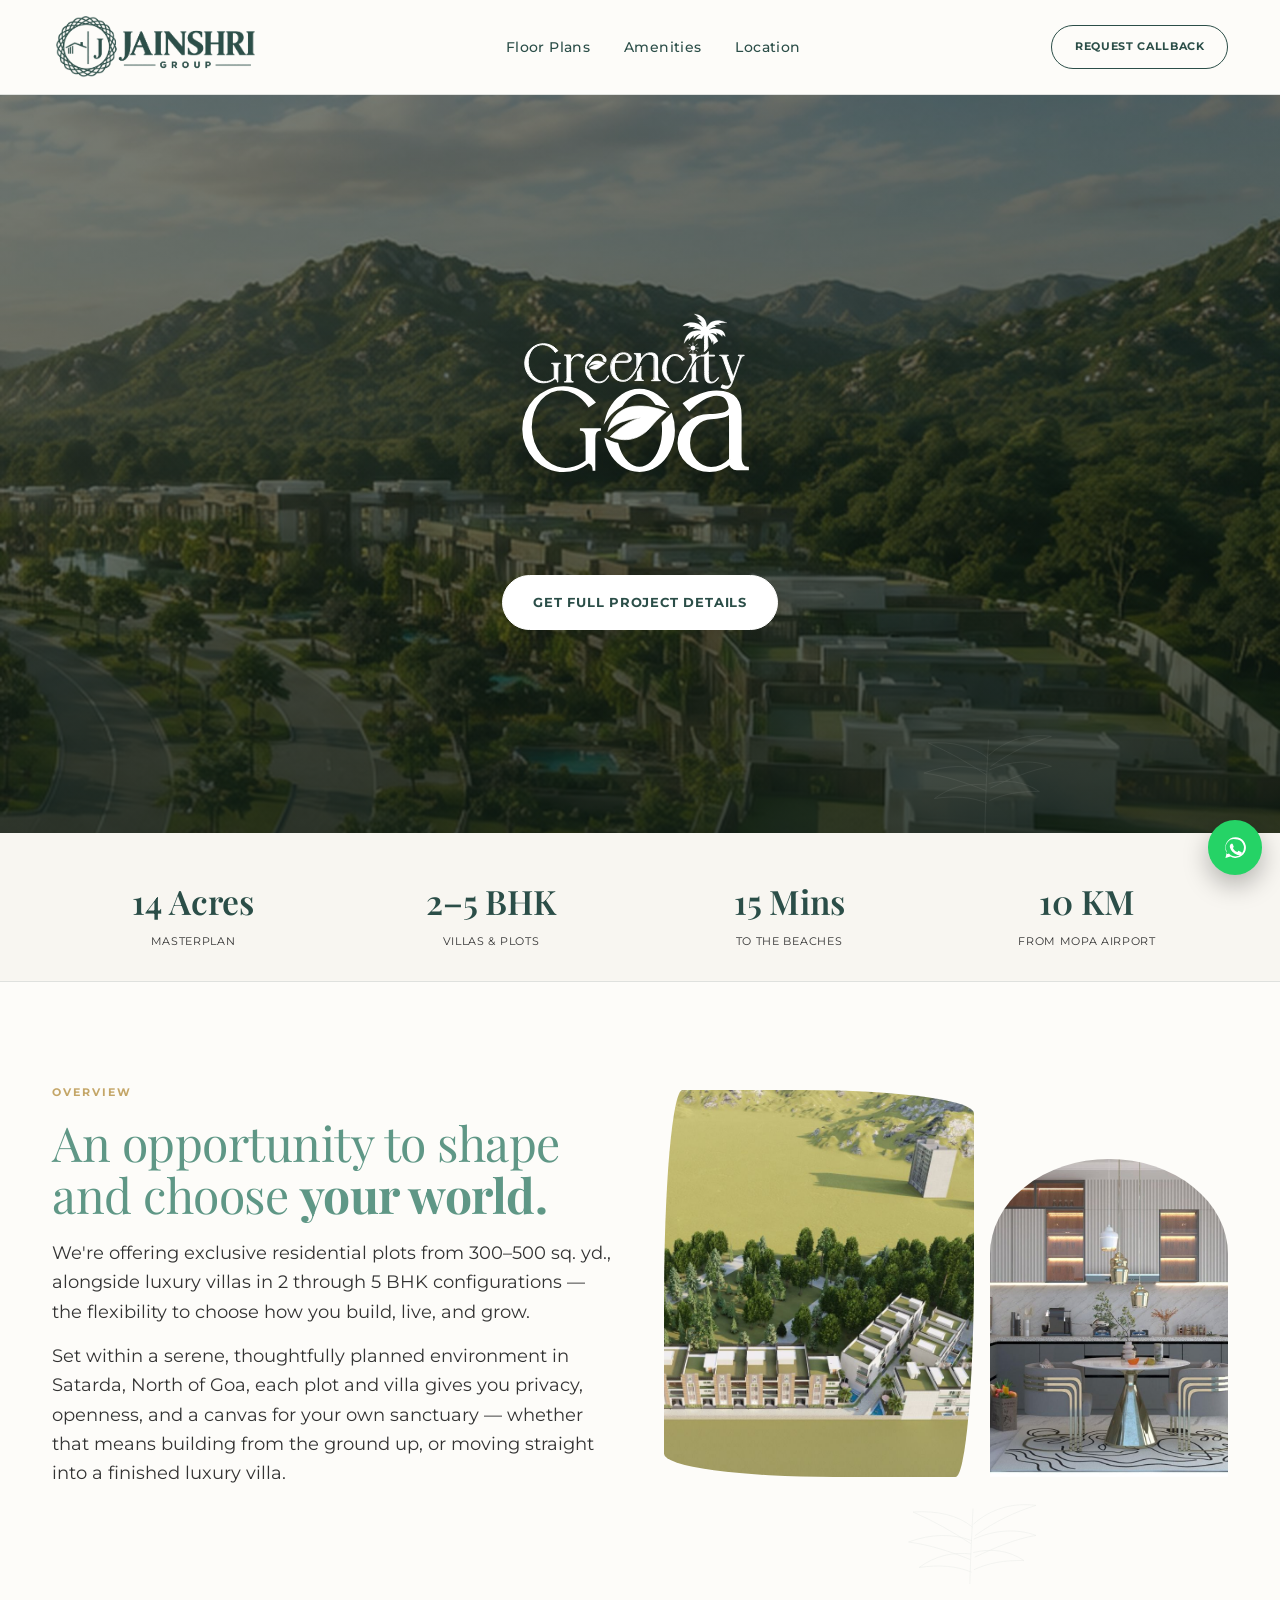
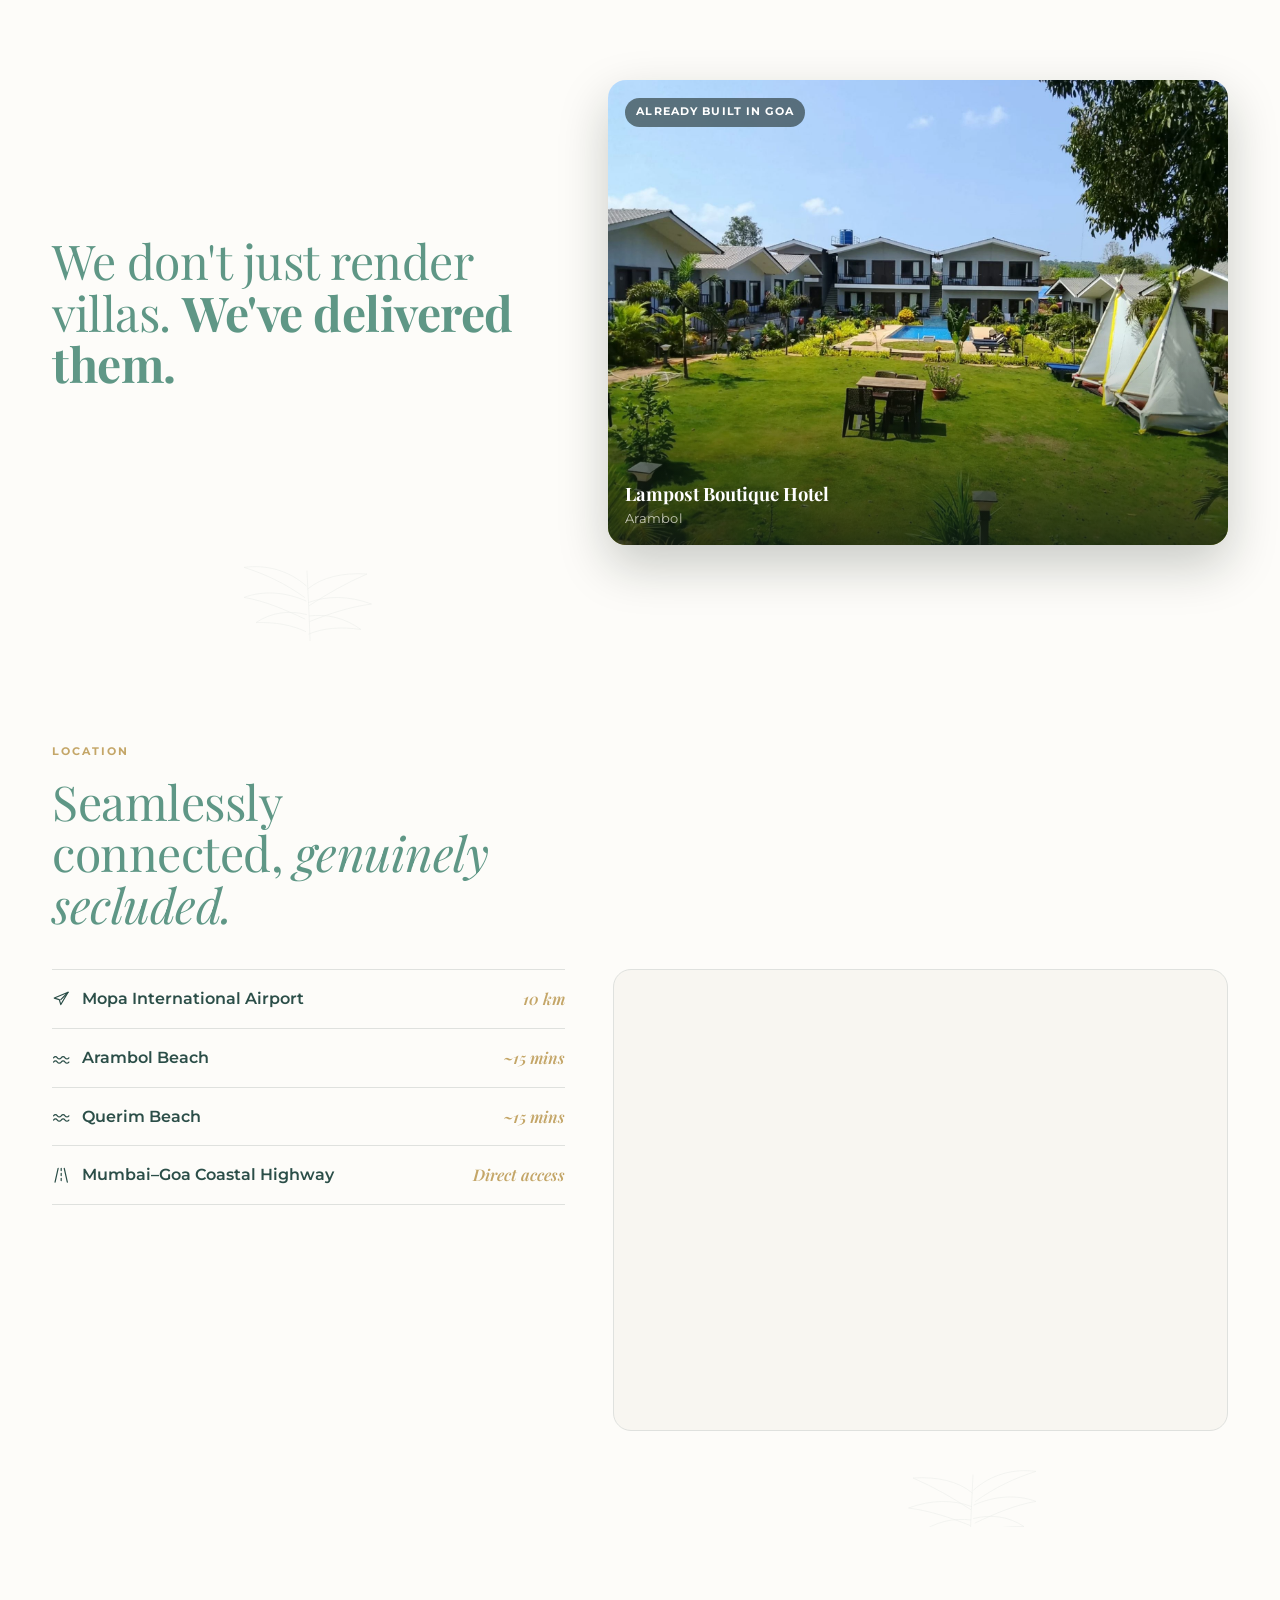
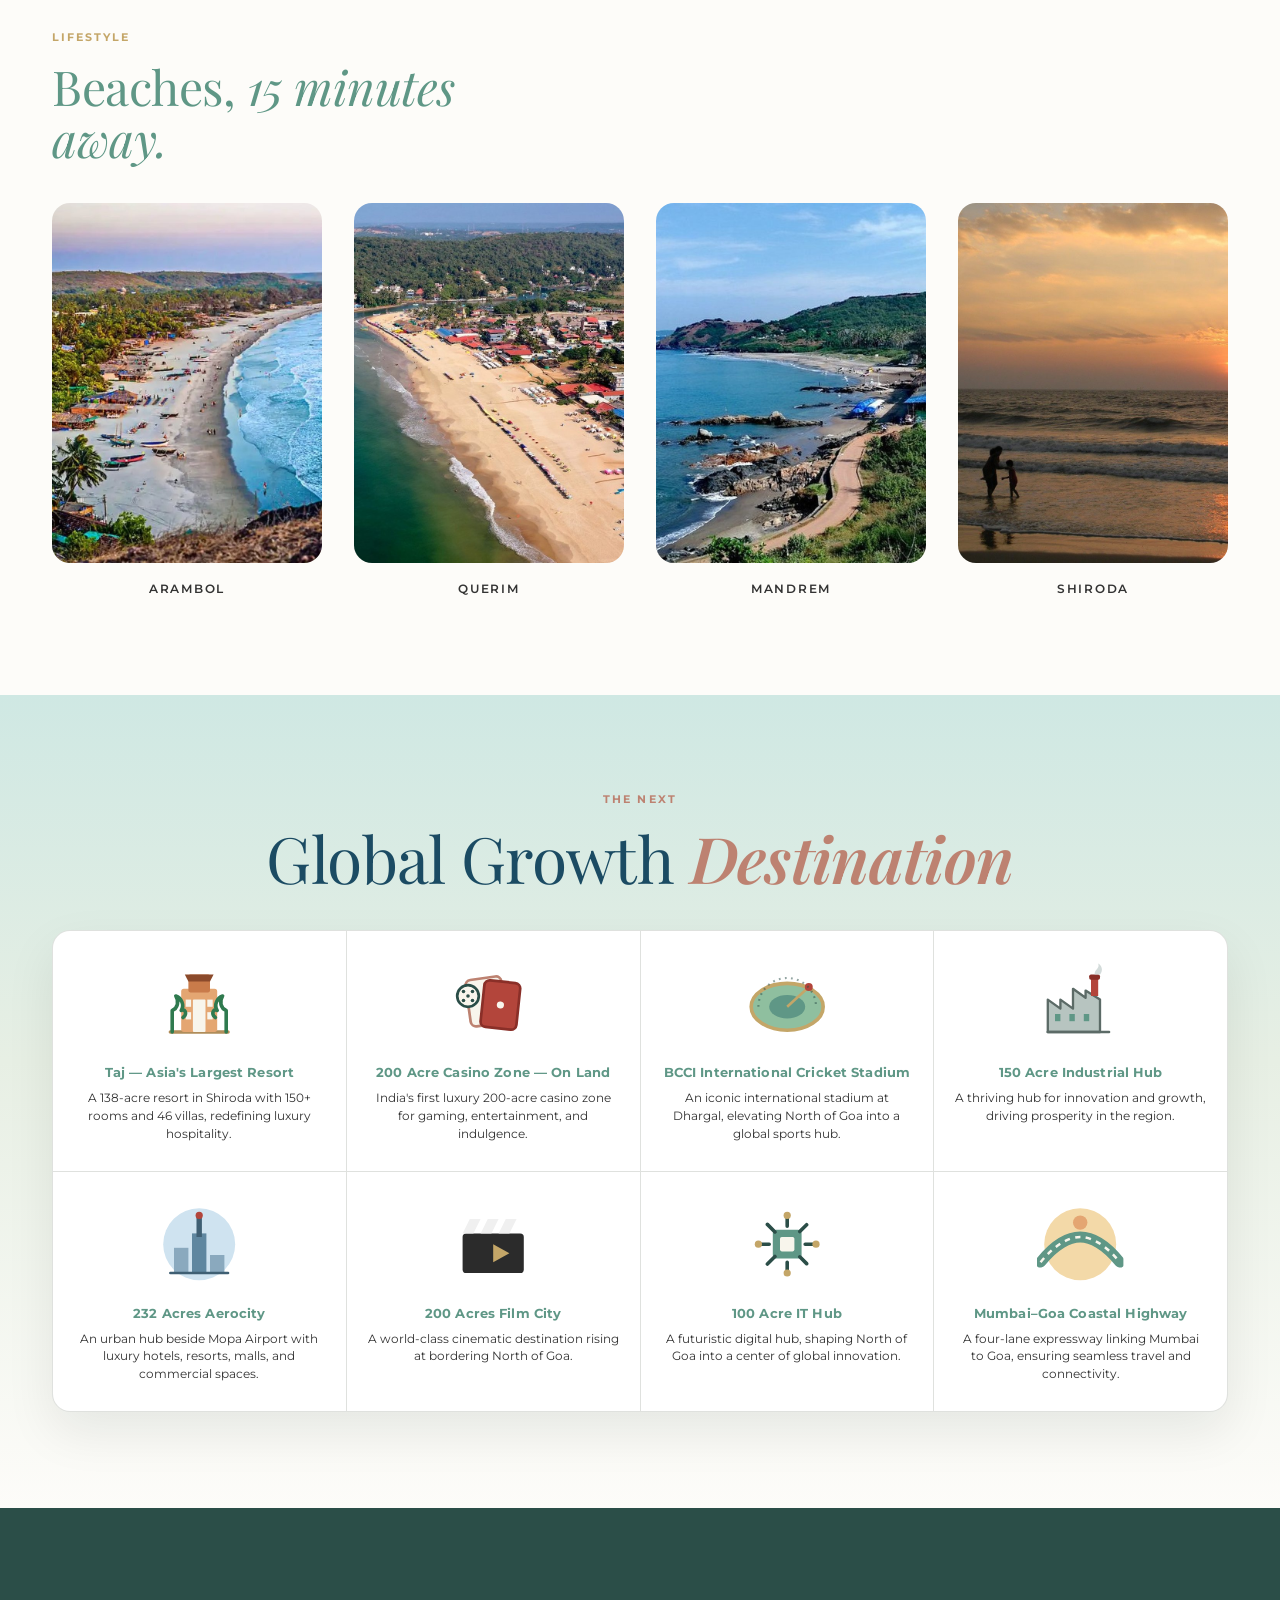
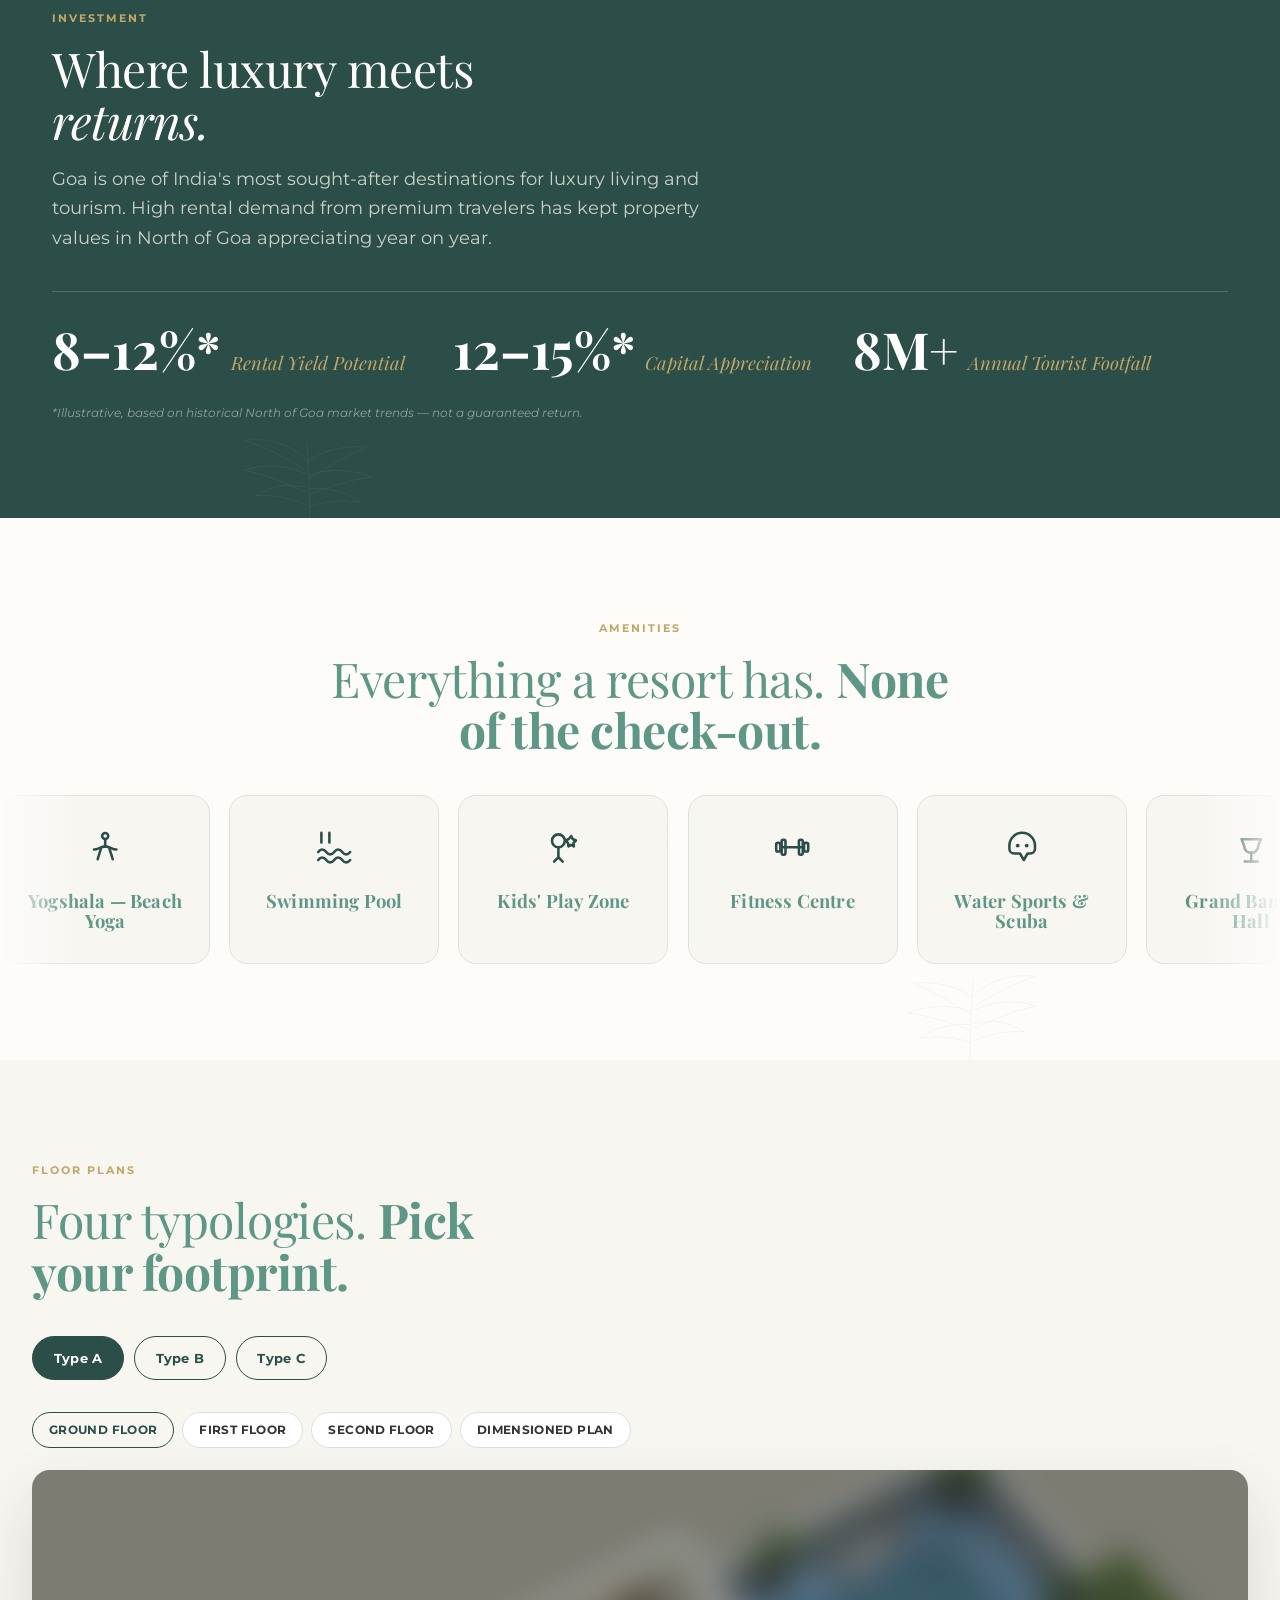
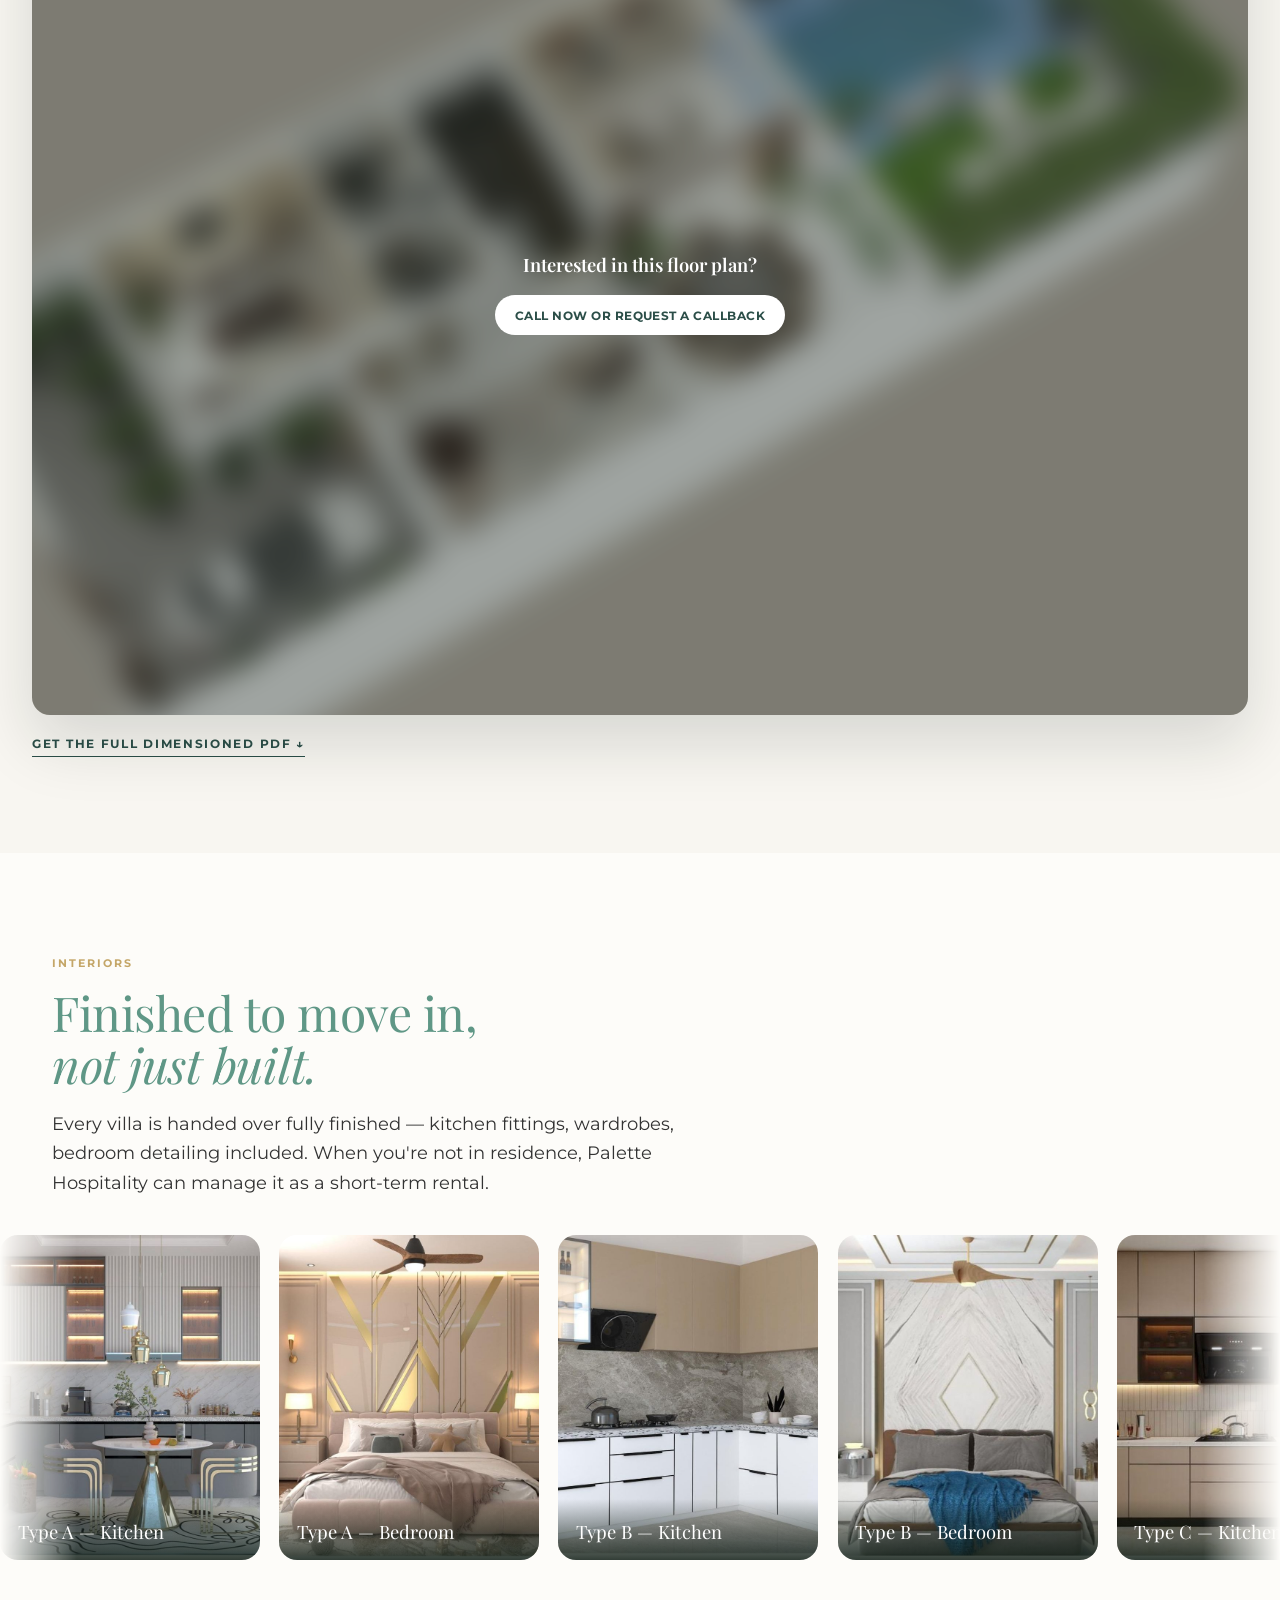
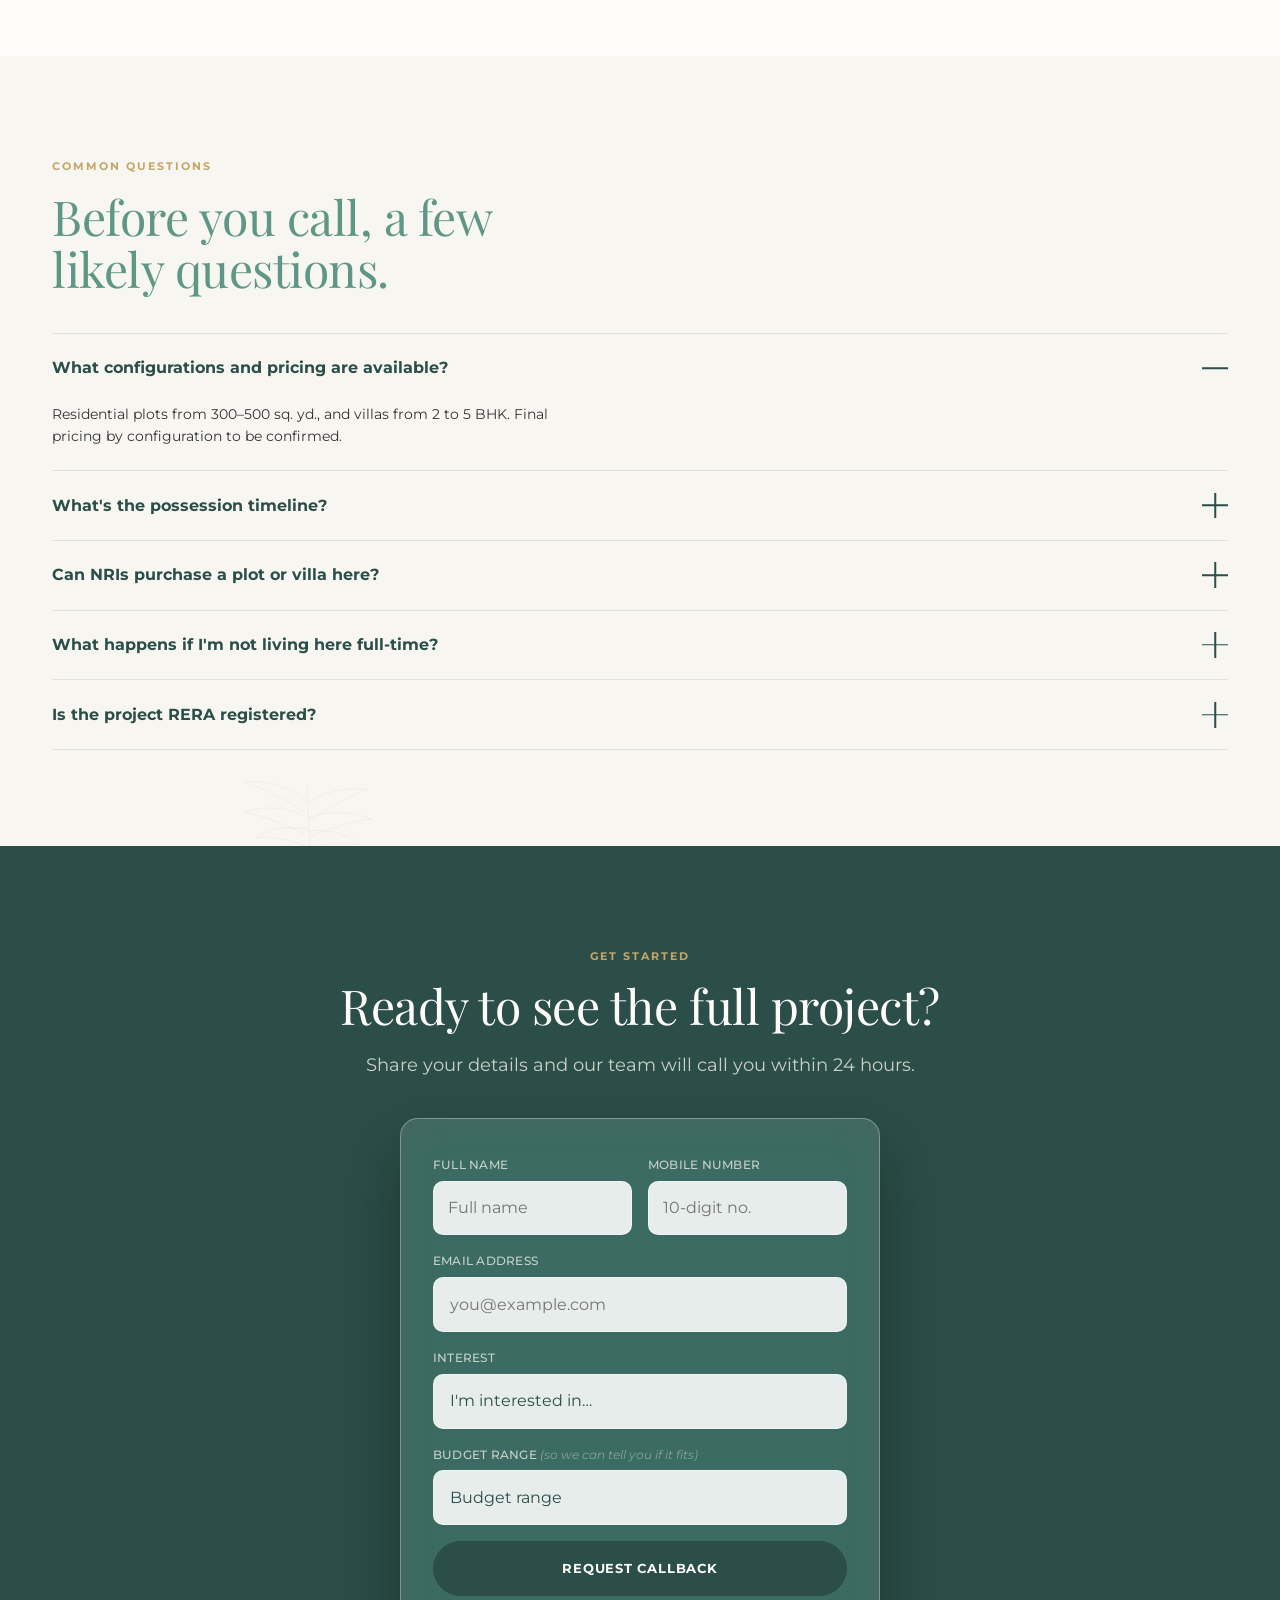
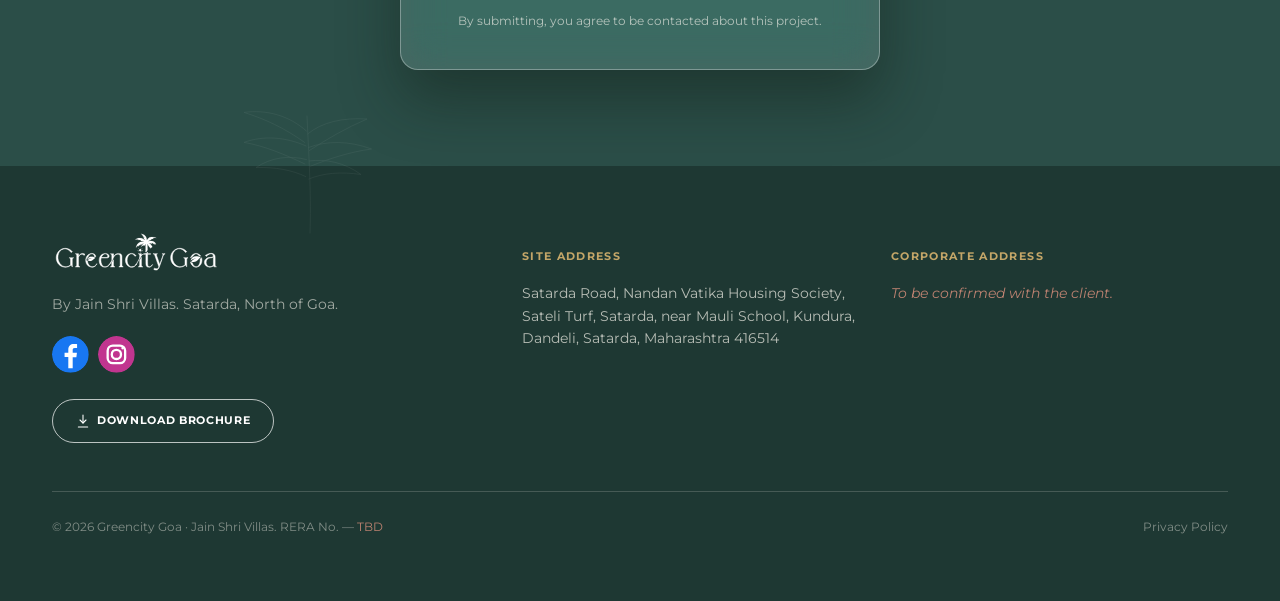
==== commit ae2a895d: "Hero: hide headline text, brand mark as focal point, fix mobile proportions - Hero H1/subhead visual" ====
--- a/index.html
+++ b/index.html
@@ -45,7 +45,7 @@
 <link rel="preconnect" href="https://fonts.gstatic.com" crossorigin>
 <link href="https://fonts.googleapis.com/css2?family=Playfair+Display:ital,wght@0,400;0,500;0,600;0,700;0,800;0,900;1,400;1,500;1,600;1,700&family=Montserrat:ital,wght@0,300;0,400;0,500;0,600;0,700;0,800;1,400;1,500&display=swap" rel="stylesheet">
 
-<link rel="stylesheet" href="assets/css/styles.css?v=30">
+<link rel="stylesheet" href="assets/css/styles.css?v=32">
 
 <!-- =========================================================================
      TRACKING — NOT YET INSTALLED. See Instruction Documents/01-brief.md, "Tracking".
@@ -339,8 +339,12 @@
   </div>
   <div class="wrap hero__layout">
     <img src="assets/img/logo/greencity-goa-stacked.svg?v=1" alt="Greencity Goa" class="hero__brand-mark">
-    <h1>Be a Part of<br>North Goa's<br>Changing Future.</h1>
-    <p class="hero__sub">Jain Shri Villas presents<br>2–5 BHK Boutique Villas and<br>300–500 sq. yd. Plots</p>
+    <!-- Headline text removed from view per client request (hero is now just
+         the brand mark + CTA) — kept as a visually-hidden real <h1> rather
+         than deleted outright, since a page with no h1 at all is a real SEO/
+         accessibility regression. Screen readers and search engines still
+         see it; sighted visitors just see the logo. -->
+    <h1 class="visually-hidden">Be a Part of North Goa's Changing Future — Jain Shri Villas presents 2–5 BHK Boutique Villas and 300–500 sq. yd. Plots</h1>
     <a href="#hero-form" class="btn btn--solid hero__cta">Get Full Project Details</a>
   </div>
   <svg class="texture-contour texture-contour--hero" aria-hidden="true" focusable="false"><use href="#texture-palm"/></svg>
--- a/assets/css/styles.css
+++ b/assets/css/styles.css
@@ -371,10 +371,10 @@
 }
 .nav__logo{ display: flex; align-items: center; flex-shrink: 0; }
 .nav__logo img{
-  height: 44px;
+  height: 38px;
   width: auto;
 }
-@media (min-width: 640px){ .nav__logo img{ height: 72px; } }
+@media (min-width: 640px){ .nav__logo img{ height: 62px; } }
 
 .nav__links{
   display: none;
@@ -444,8 +444,14 @@
   position: relative;
   background: var(--forest);
   color: var(--cream);
-  padding-top: clamp(3.2rem, 8vw, 5.5rem);
-  padding-bottom: 0;
+  /* Content alone (logo + one CTA) is short now that the headline is
+     visually hidden — without a height floor the section collapsed to
+     ~40% of the viewport on phones, reading as a thin promo strip instead
+     of a hero. min-height + flex centering keeps it a proper full-screen
+     moment regardless of how little content is inside it. */
+  min-height: 82vh;
+  display: flex;
+  align-items: center;
   overflow: hidden;
 }
 /* The lead form used to live here in a two-column grid (headline left,
@@ -459,14 +465,17 @@
   text-align: center;
   max-width: 640px;
   margin: 0 auto;
-  padding-top: clamp(2.5rem, 8vw, 4.5rem);
-  padding-bottom: clamp(4rem, 12vw, 7rem);
+  width: 100%;
+  padding-top: clamp(1.5rem, 4vw, 2.5rem);
+  padding-bottom: clamp(1.5rem, 4vw, 2.5rem);
   display: flex;
   flex-direction: column;
   align-items: center;
 }
 .hero__brand-mark{
-  height: clamp(64px, 16vw, 110px);
+  /* The logo is effectively the whole hero now that the headline text is
+     visually hidden — sized up accordingly (was 64-110px). */
+  height: clamp(110px, 30vw, 190px);
   width: auto;
   margin-bottom: clamp(1.6rem, 5vw, 2.6rem);
   filter: drop-shadow(0 6px 18px rgba(0,0,0,0.35));
@@ -491,25 +500,6 @@
      overlay; text is still legible (white text over the darkest, 55-100%
      band) but the photo itself now reads through more. */
   background: linear-gradient(180deg, rgba(15,28,20,0.55) 0%, rgba(15,28,20,0.62) 55%, rgba(15,28,20,0.8) 100%);
-}
-.hero h1{
-  /* No longer sharing --text-display-xl with the Growth section title —
-     sized down on its own (was locking to that token's 2.3rem floor on
-     mobile) and max-width dropped in favor of explicit <br> line breaks
-     in the markup, so the ch-based wrap limit doesn't fight them. */
-  font-size: clamp(1.9rem, 7vw, 3.6rem);
-  font-weight: var(--weight-regular);
-  color: var(--white);
-}
-.hero__sub{
-  margin-top: var(--space-5);
-  font-size: var(--text-display-xs);
-  color: rgba(248,245,236,0.86);
-  max-width: 52ch;
-  /* Playfair Display's italic cut is quite flourished/calligraphic — reads
-     as "cursive" rather than just slanted, especially at this size over a
-     photo. Roman (upright) keeps the same serif but drops the script feel. */
-  font-family: var(--font-display);
 }
 .hero__cta{
   margin-top: clamp(2rem, 6vw, 2.8rem);
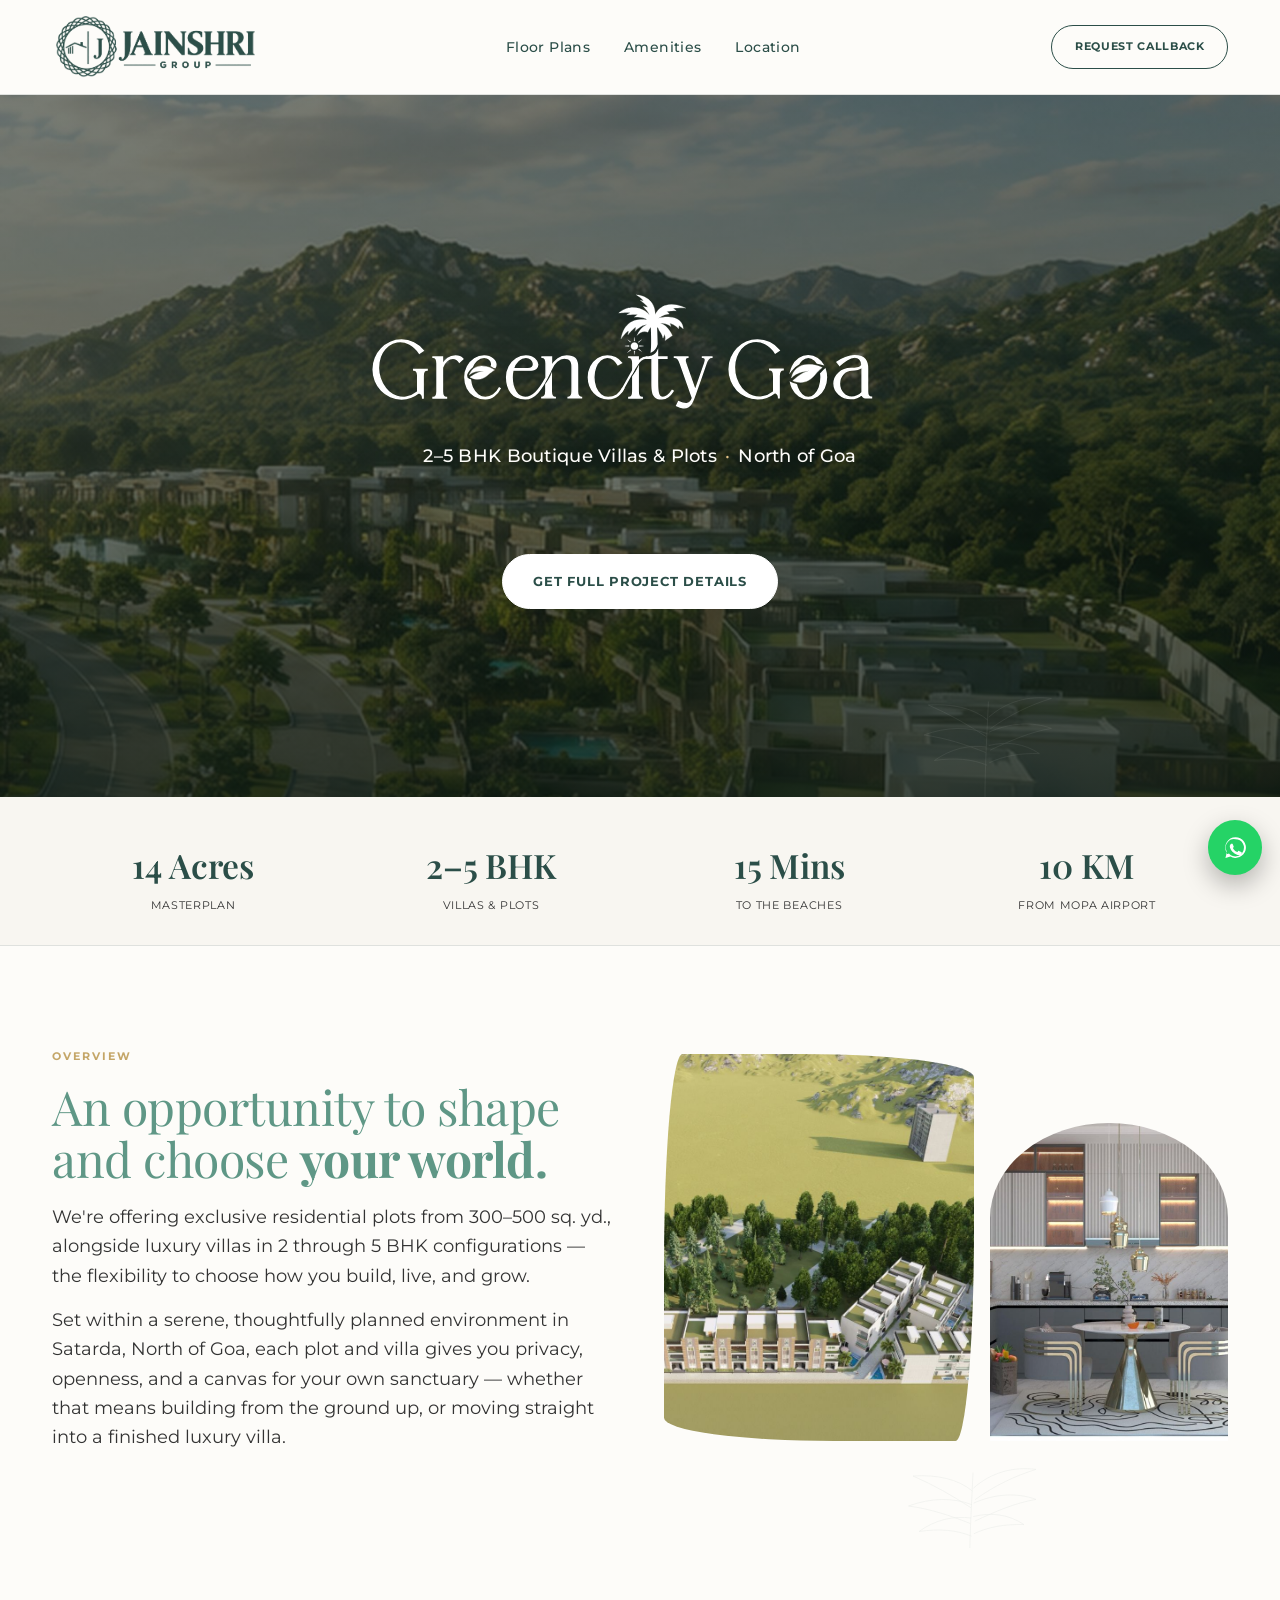
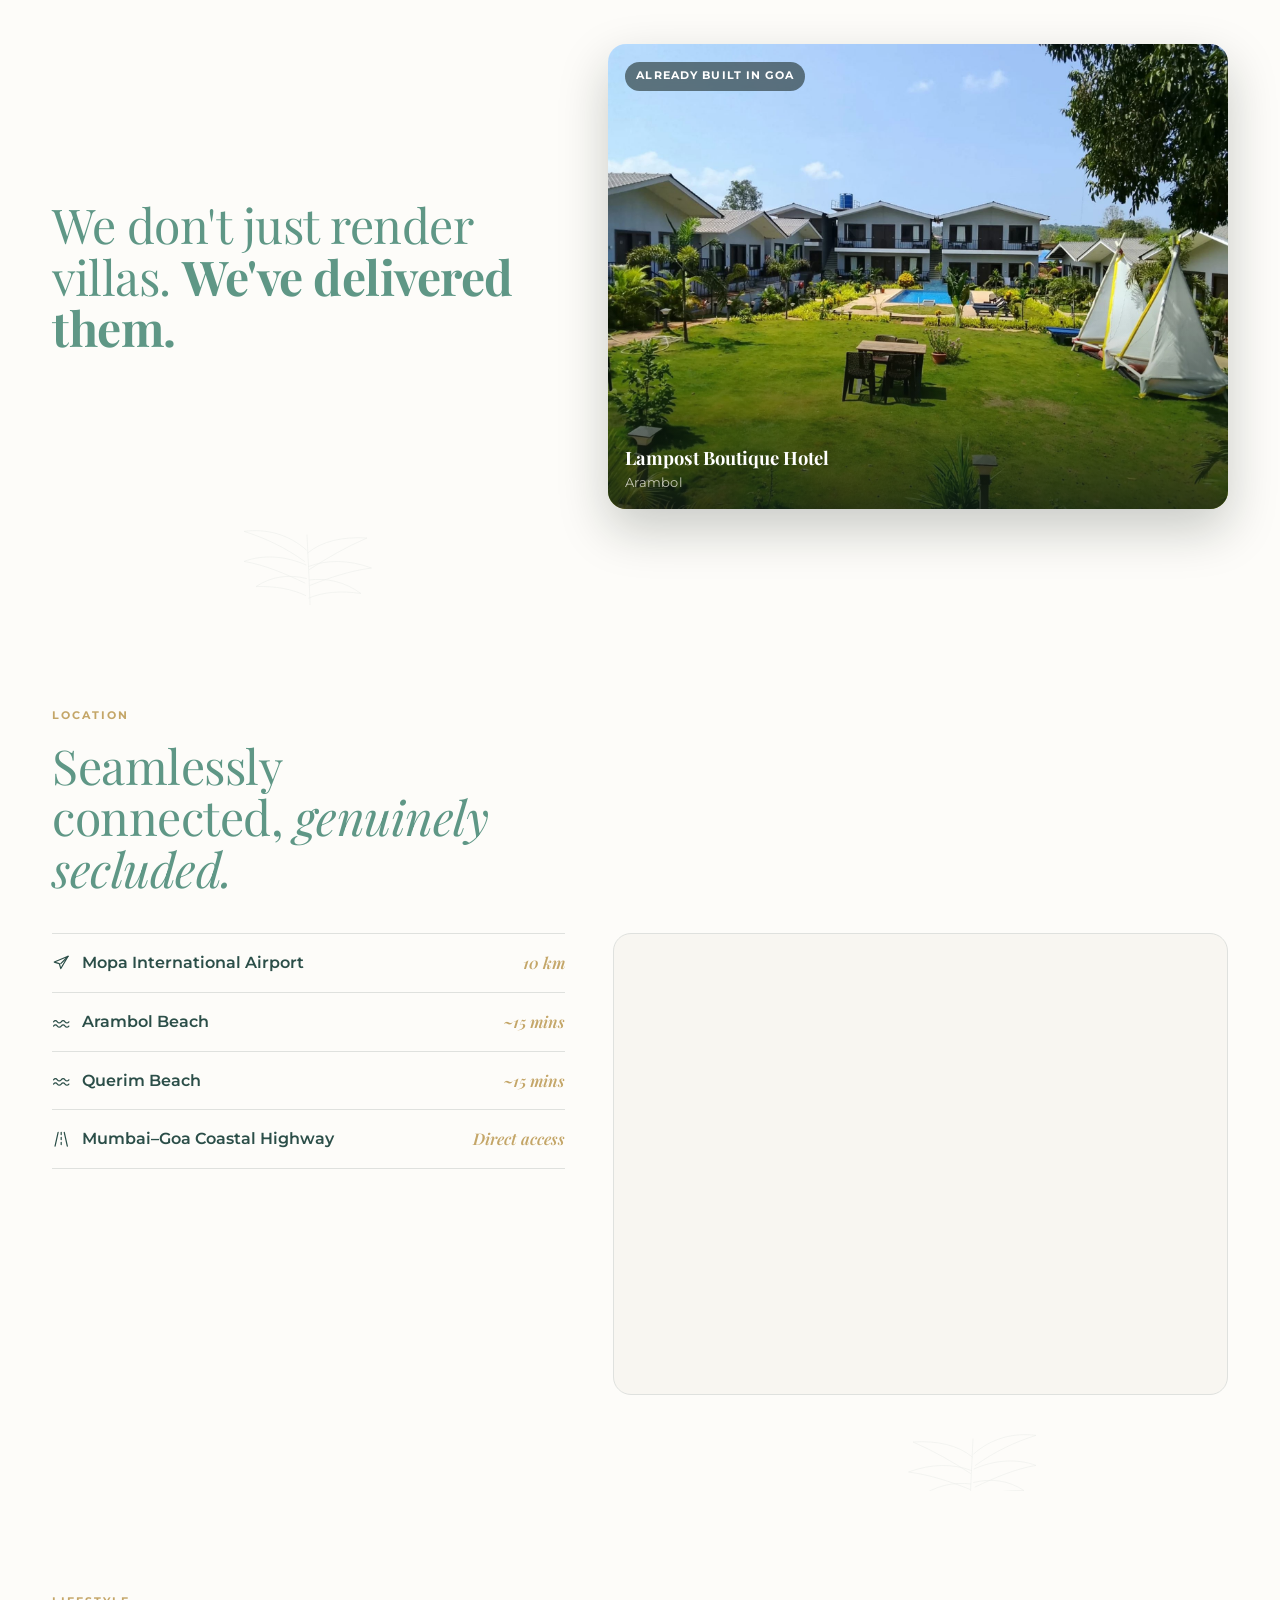
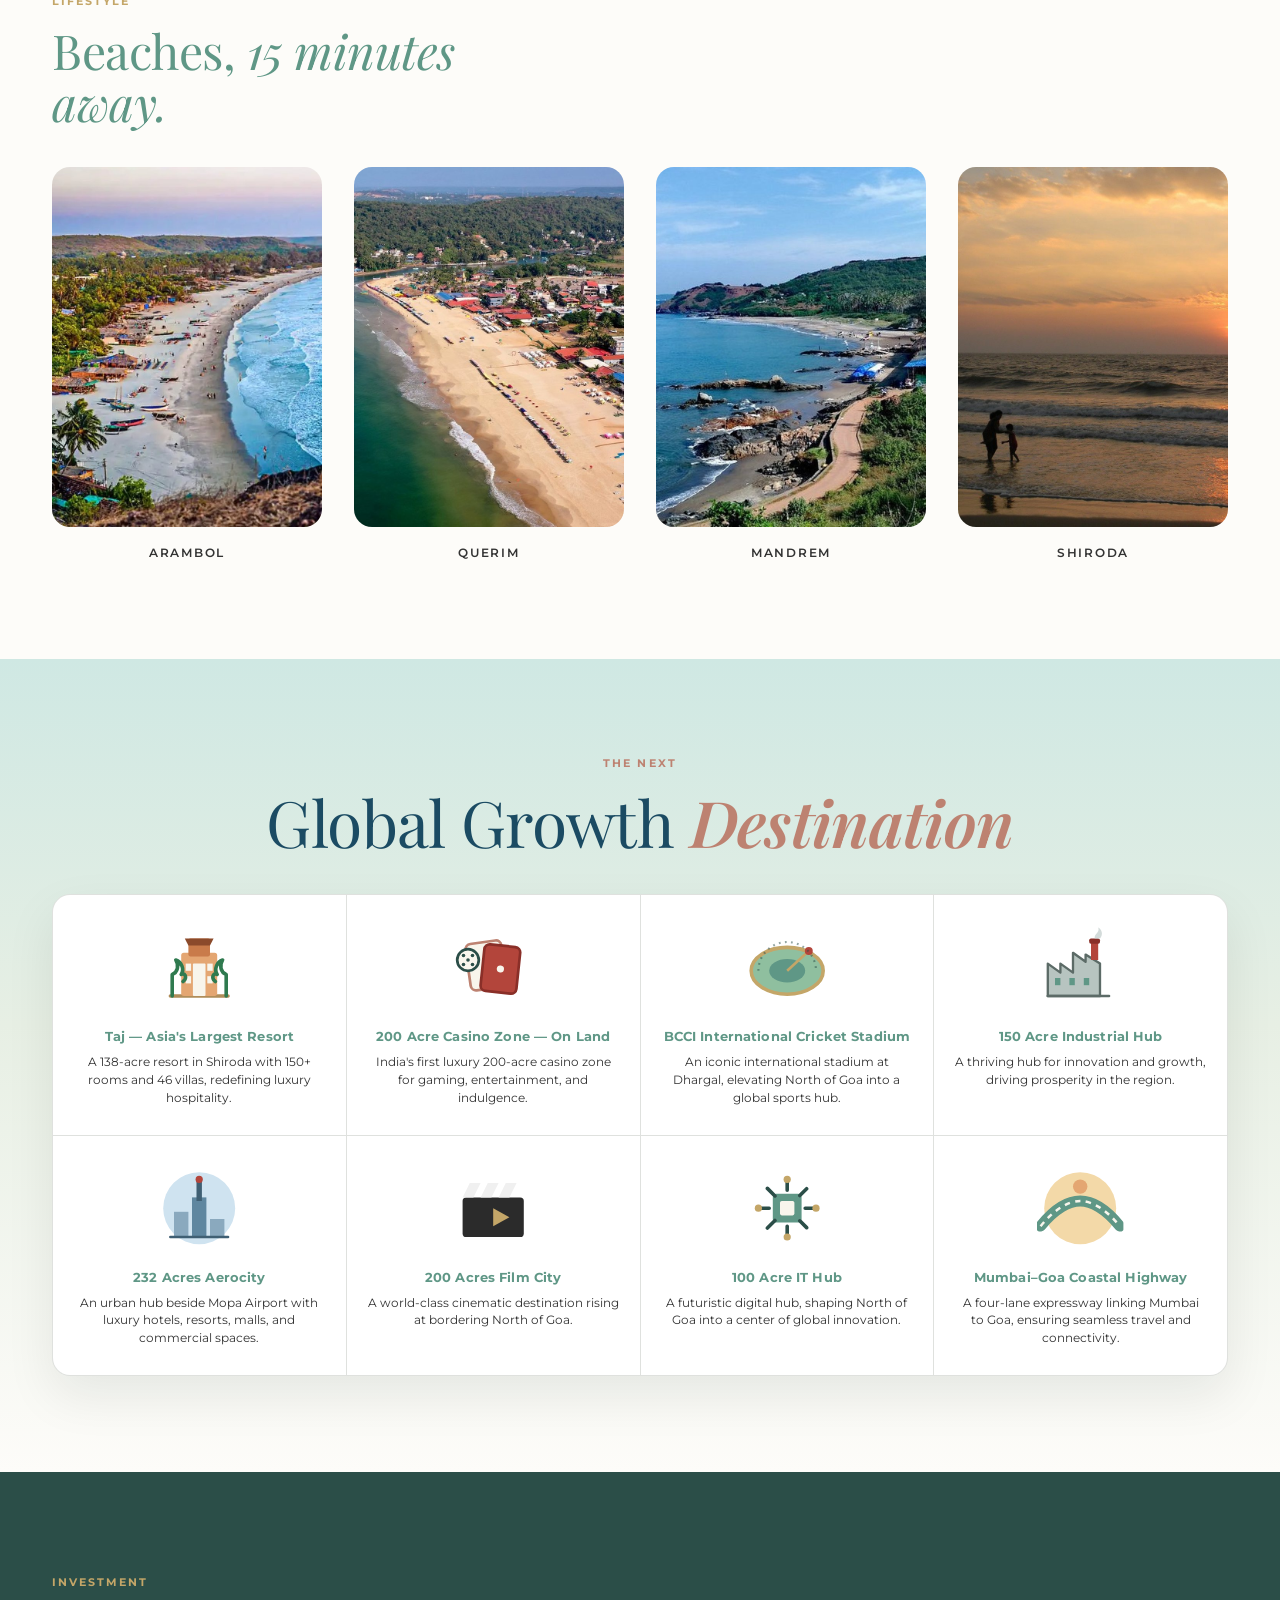
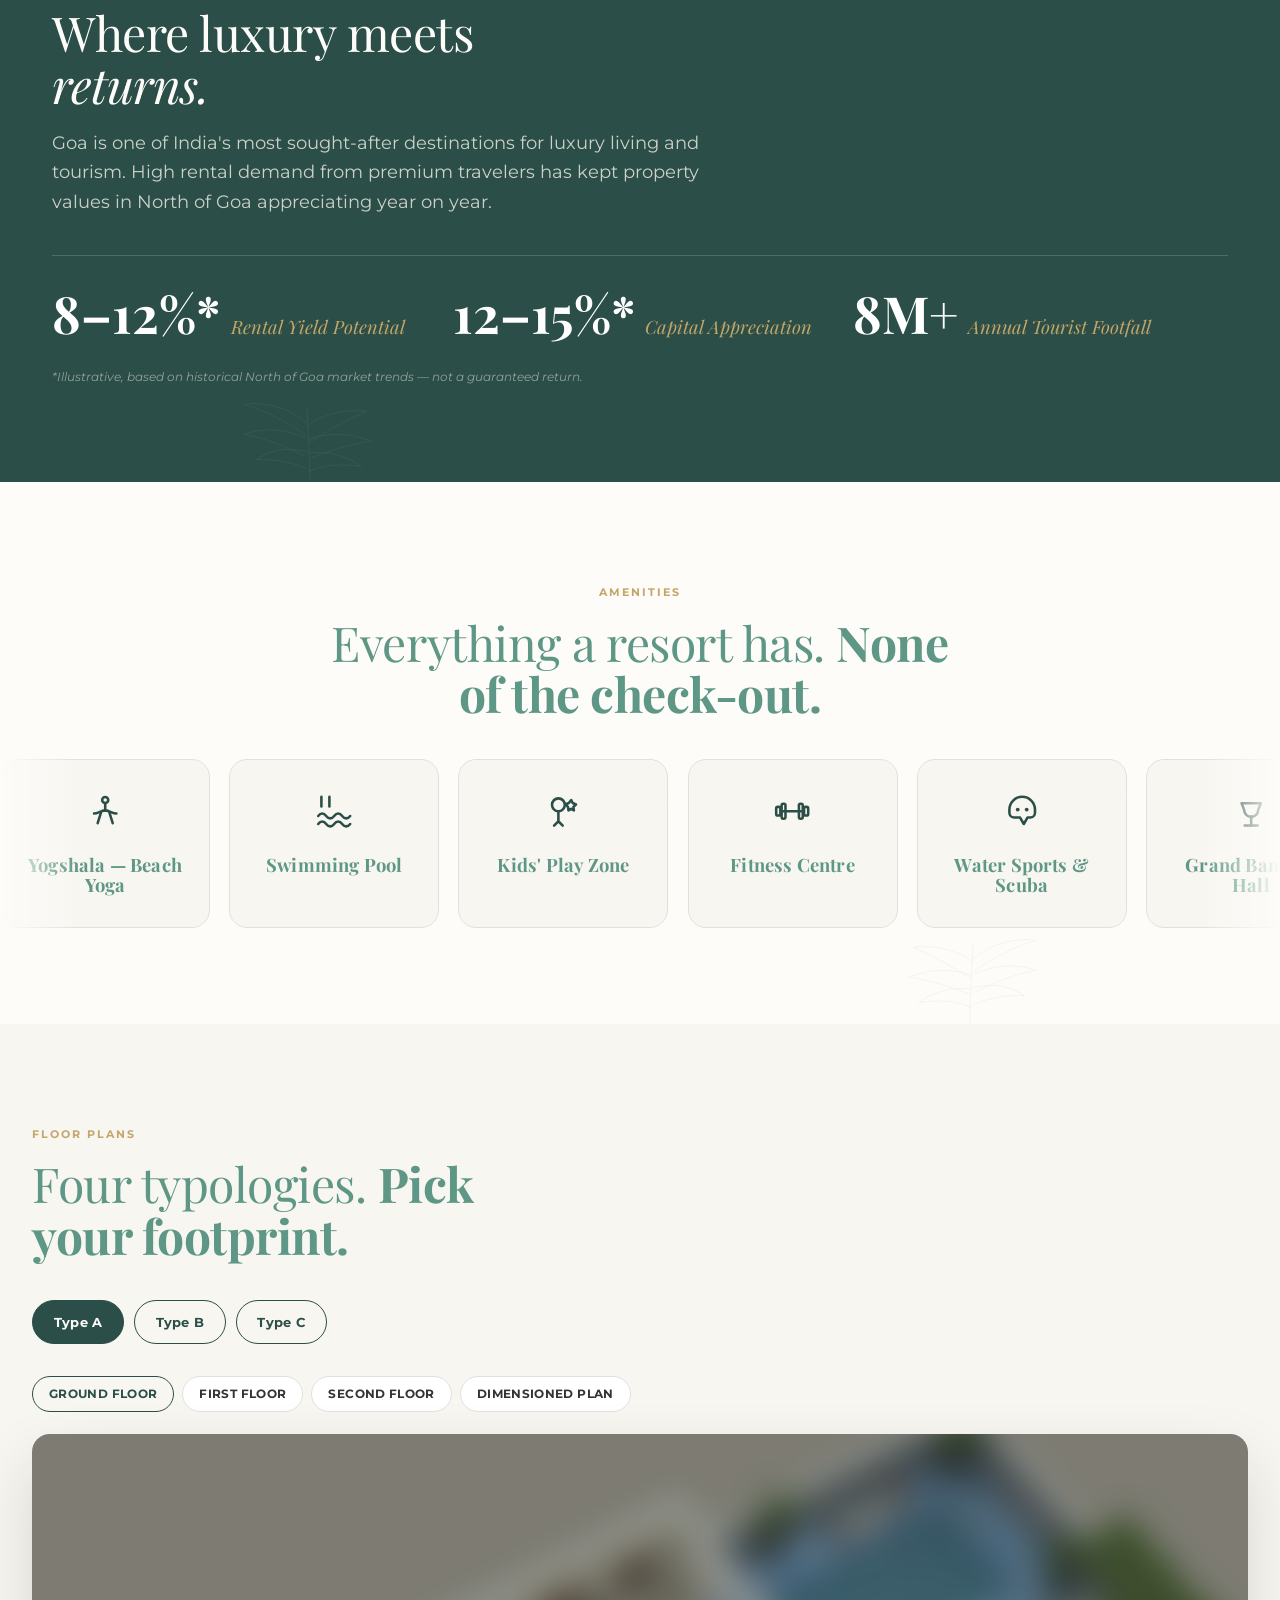
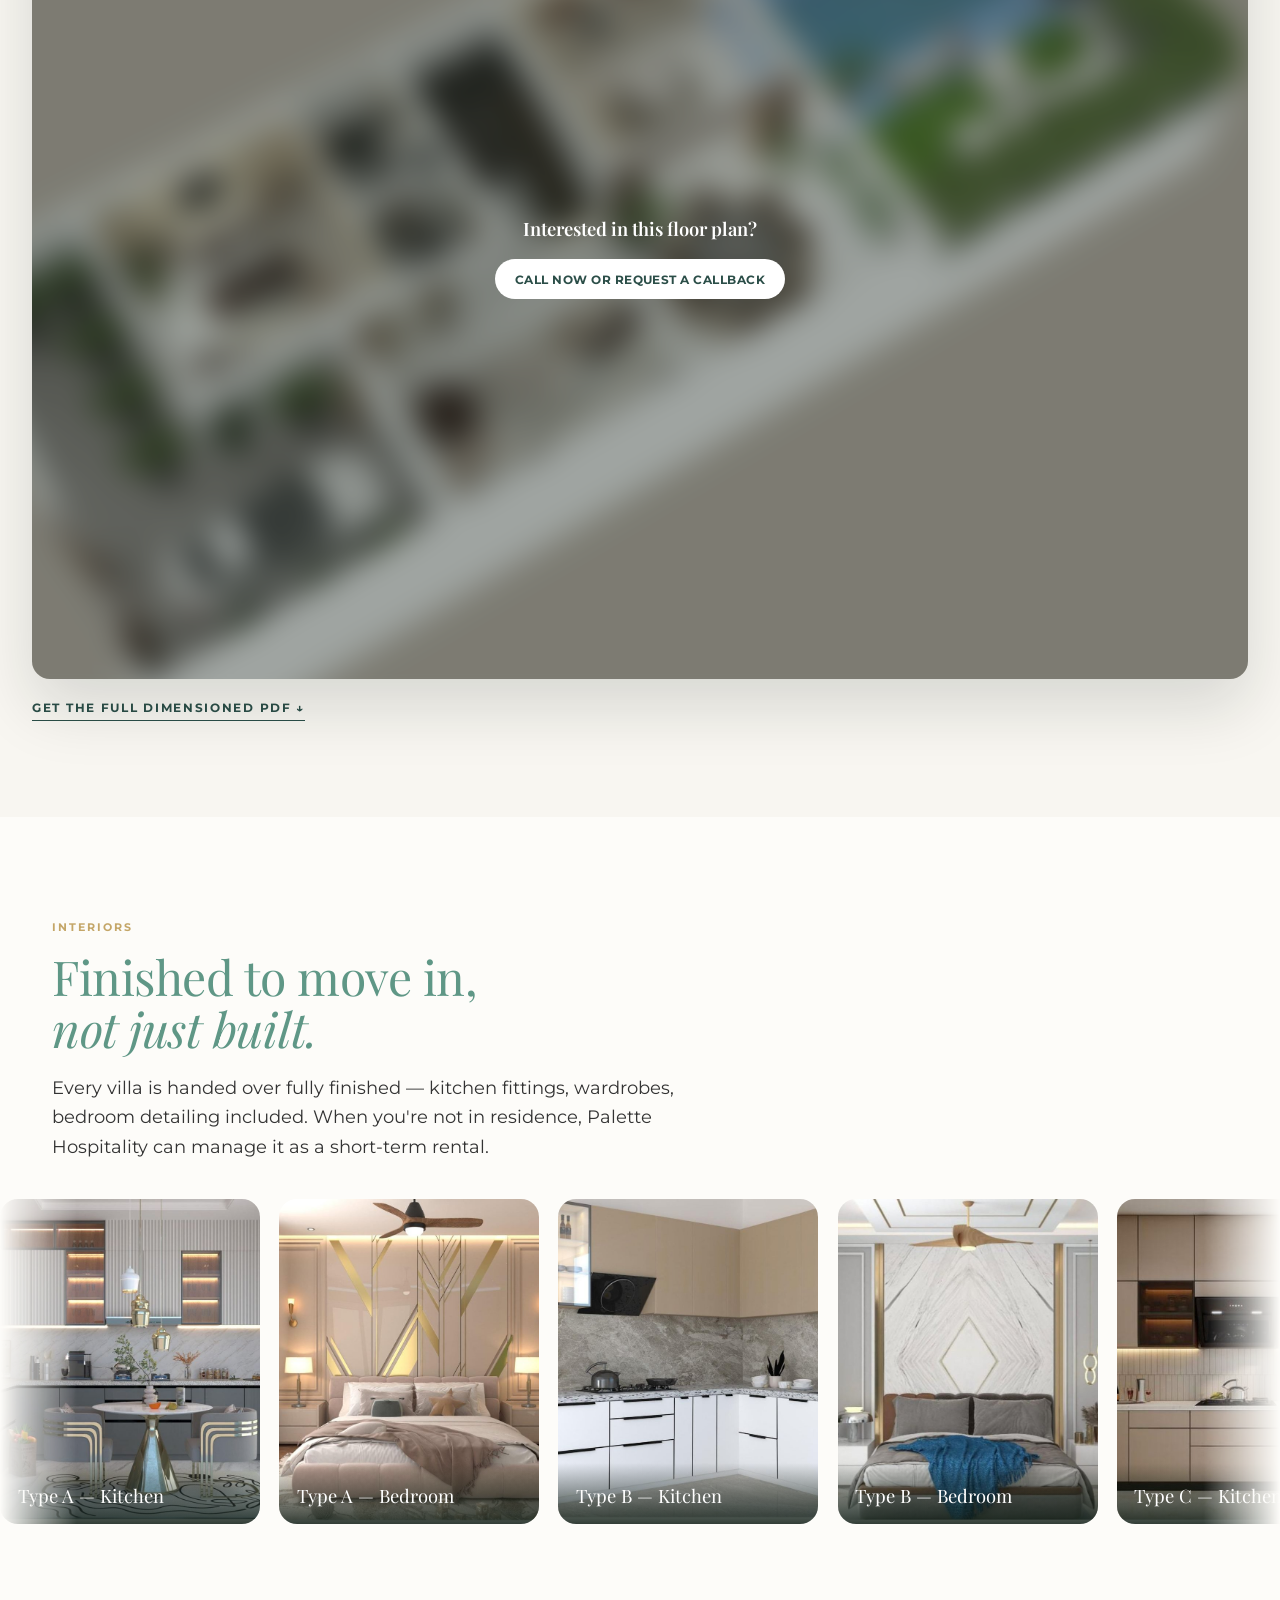
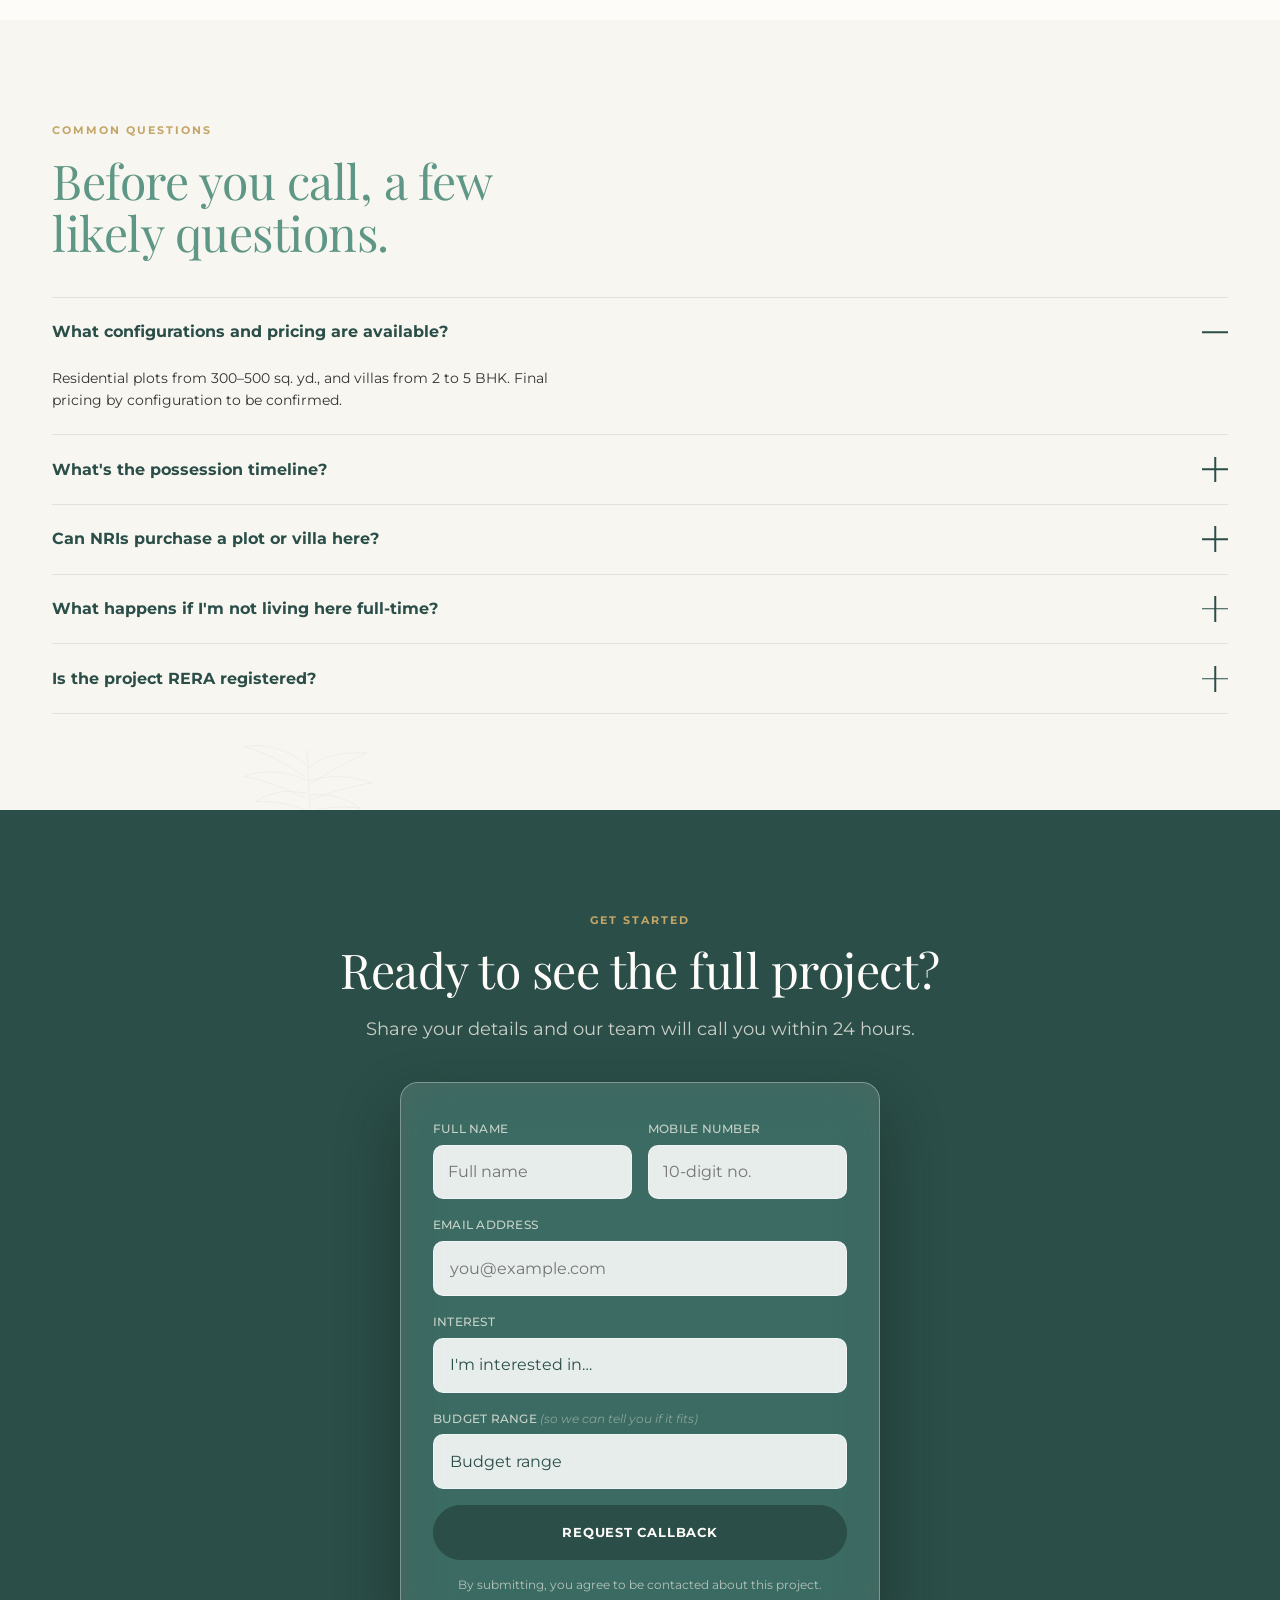
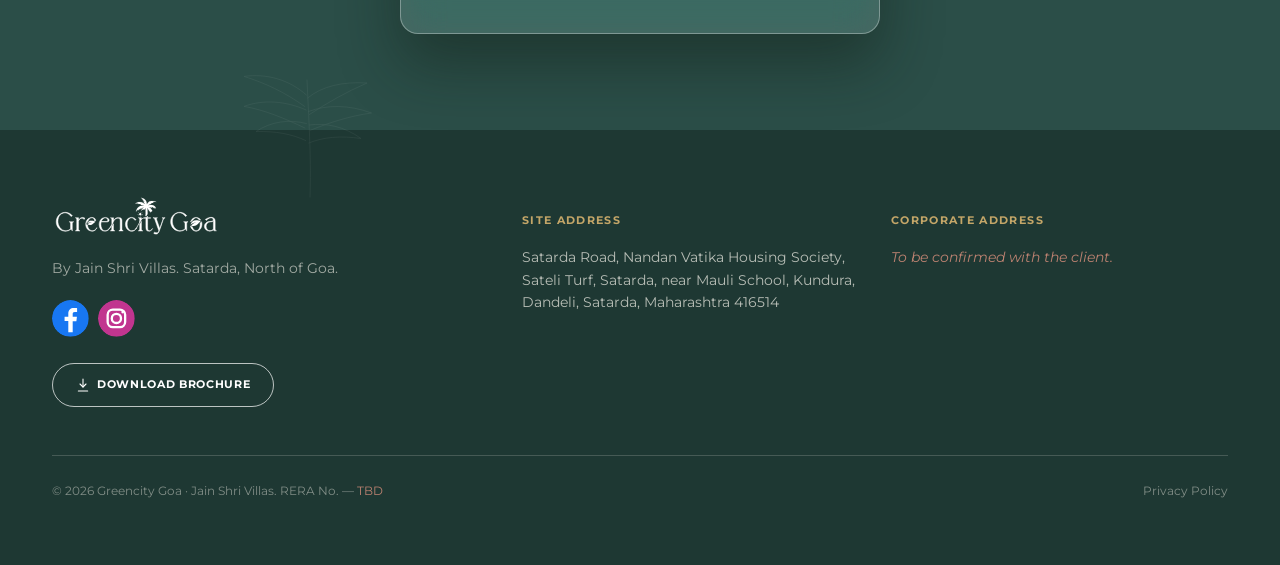
==== commit 068c3896: "Hero: fix mobile sticky-bar overlap, restore tagline, swap to horizontal logo - Hero min-height was " ====
--- a/index.html
+++ b/index.html
@@ -45,7 +45,7 @@
 <link rel="preconnect" href="https://fonts.gstatic.com" crossorigin>
 <link href="https://fonts.googleapis.com/css2?family=Playfair+Display:ital,wght@0,400;0,500;0,600;0,700;0,800;0,900;1,400;1,500;1,600;1,700&family=Montserrat:ital,wght@0,300;0,400;0,500;0,600;0,700;0,800;1,400;1,500&display=swap" rel="stylesheet">
 
-<link rel="stylesheet" href="assets/css/styles.css?v=32">
+<link rel="stylesheet" href="assets/css/styles.css?v=36">
 
 <!-- =========================================================================
      TRACKING — NOT YET INSTALLED. See Instruction Documents/01-brief.md, "Tracking".
@@ -338,13 +338,13 @@
     <img src="assets/img/renders/aerial-2.jpg?v=6" alt="" loading="eager">
   </div>
   <div class="wrap hero__layout">
-    <img src="assets/img/logo/greencity-goa-stacked.svg?v=1" alt="Greencity Goa" class="hero__brand-mark">
-    <!-- Headline text removed from view per client request (hero is now just
-         the brand mark + CTA) — kept as a visually-hidden real <h1> rather
-         than deleted outright, since a page with no h1 at all is a real SEO/
-         accessibility regression. Screen readers and search engines still
-         see it; sighted visitors just see the logo. -->
-    <h1 class="visually-hidden">Be a Part of North Goa's Changing Future — Jain Shri Villas presents 2–5 BHK Boutique Villas and 300–500 sq. yd. Plots</h1>
+    <img src="assets/img/logo/greencity-goa-horizontal.svg?v=1" alt="Greencity Goa" class="hero__brand-mark">
+    <!-- The brand mark alone told a first-time visitor nothing — not what
+         type of property, not where. Real (visible) H1 restored, but as a
+         short, refined line rather than the old big serif headline — keeps
+         the client's "just the logo as the visual anchor" direction while
+         still giving the page actual information architecture. -->
+    <h1 class="hero__tagline">2–5 BHK Boutique Villas &amp; Plots <span class="hero__tagline-dot" aria-hidden="true">·</span> North of Goa</h1>
     <a href="#hero-form" class="btn btn--solid hero__cta">Get Full Project Details</a>
   </div>
   <svg class="texture-contour texture-contour--hero" aria-hidden="true" focusable="false"><use href="#texture-palm"/></svg>
--- a/assets/css/styles.css
+++ b/assets/css/styles.css
@@ -444,15 +444,30 @@
   position: relative;
   background: var(--forest);
   color: var(--cream);
-  /* Content alone (logo + one CTA) is short now that the headline is
-     visually hidden — without a height floor the section collapsed to
-     ~40% of the viewport on phones, reading as a thin promo strip instead
-     of a hero. min-height + flex centering keeps it a proper full-screen
-     moment regardless of how little content is inside it. */
-  min-height: 82vh;
+  /* min-height (not a fixed height) so the hero reads as a real full-screen
+     moment rather than shrinking to its (short) content — but sized to
+     land exactly where the fixed mobile sticky-bar begins, not past it.
+     Without the subtraction, hero content spilled a sliver of the next
+     section (the credibility strip) in underneath the sticky bar on
+     first load, visibly slicing through its text. 108px = mobile nav
+     (58px) + sticky-bar (50px); svh (not vh) so iOS Safari's address bar
+     doesn't throw the sum off. Plain vh first as a fallback for browsers
+     without svh support. */
+  min-height: 76vh;
+  min-height: calc(100svh - 108px);
   display: flex;
   align-items: center;
   overflow: hidden;
+}
+@media (min-width: 640px){
+  /* nav grows taller at this breakpoint (bigger logo, more padding) —
+     re-tuned so the same "land just above the sticky bar" logic holds. */
+  .hero{ min-height: calc(100svh - 145px); }
+}
+@media (min-width: 900px){
+  /* sticky-bar is hidden from here up — hero can be a touch more generous
+     since there's no fixed bar to clear underneath it. */
+  .hero{ min-height: 78vh; }
 }
 /* The lead form used to live here in a two-column grid (headline left,
    form right) — it's moved out to its own section after FAQ now, so the
@@ -473,12 +488,28 @@
   align-items: center;
 }
 .hero__brand-mark{
-  /* The logo is effectively the whole hero now that the headline text is
-     visually hidden — sized up accordingly (was 64-110px). */
-  height: clamp(110px, 30vw, 190px);
-  width: auto;
-  margin-bottom: clamp(1.6rem, 5vw, 2.6rem);
+  /* Horizontal lockup (~4.1:1) — width-driven sizing with height:auto,
+     not the height-driven clamp the taller stacked mark used, or it'd
+     balloon far too wide on bigger screens. */
+  width: clamp(260px, 72vw, 560px);
+  height: auto;
+  margin-bottom: clamp(1.1rem, 3.5vw, 1.6rem);
   filter: drop-shadow(0 6px 18px rgba(0,0,0,0.35));
+}
+.hero__tagline{
+  font-family: var(--font-body);
+  font-size: clamp(0.95rem, 3vw, 1.15rem);
+  font-weight: var(--weight-medium);
+  letter-spacing: 0.015em;
+  color: var(--cream);
+  text-shadow: 0 2px 10px rgba(0,0,0,0.35);
+  max-width: 26em;
+  margin: 0;
+}
+.hero__tagline-dot{
+  display: inline-block;
+  margin: 0 0.15em;
+  color: var(--gold-on-dark, var(--gold));
 }
 .hero__bg{
   position: absolute;
@@ -502,7 +533,10 @@
   background: linear-gradient(180deg, rgba(15,28,20,0.55) 0%, rgba(15,28,20,0.62) 55%, rgba(15,28,20,0.8) 100%);
 }
 .hero__cta{
-  margin-top: clamp(2rem, 6vw, 2.8rem);
+  /* Extra gap above the button on purpose — gives the villa photo behind
+     the tagline room to actually show through instead of the content
+     stacking edge-to-edge over it. */
+  margin-top: clamp(3.5rem, 11vw, 5.5rem);
   background: var(--white);
   color: var(--forest);
   border-color: var(--white);
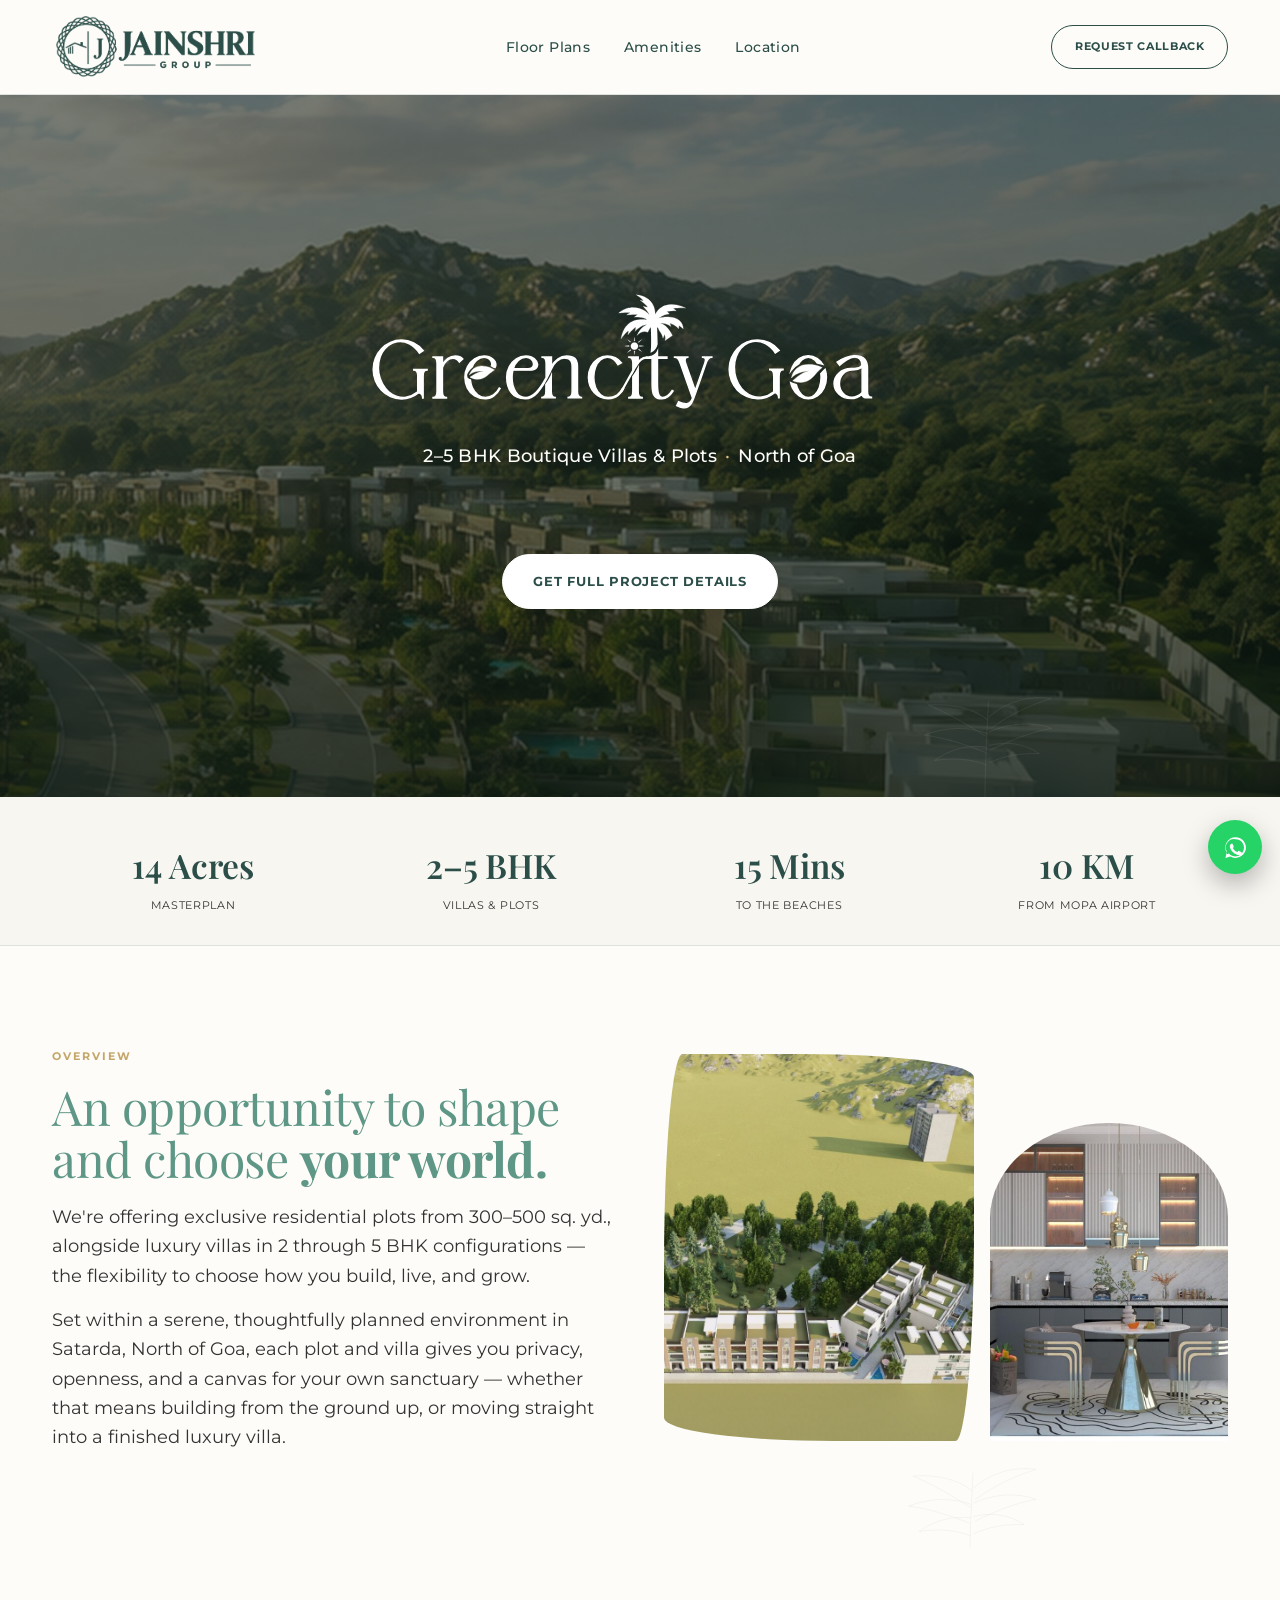
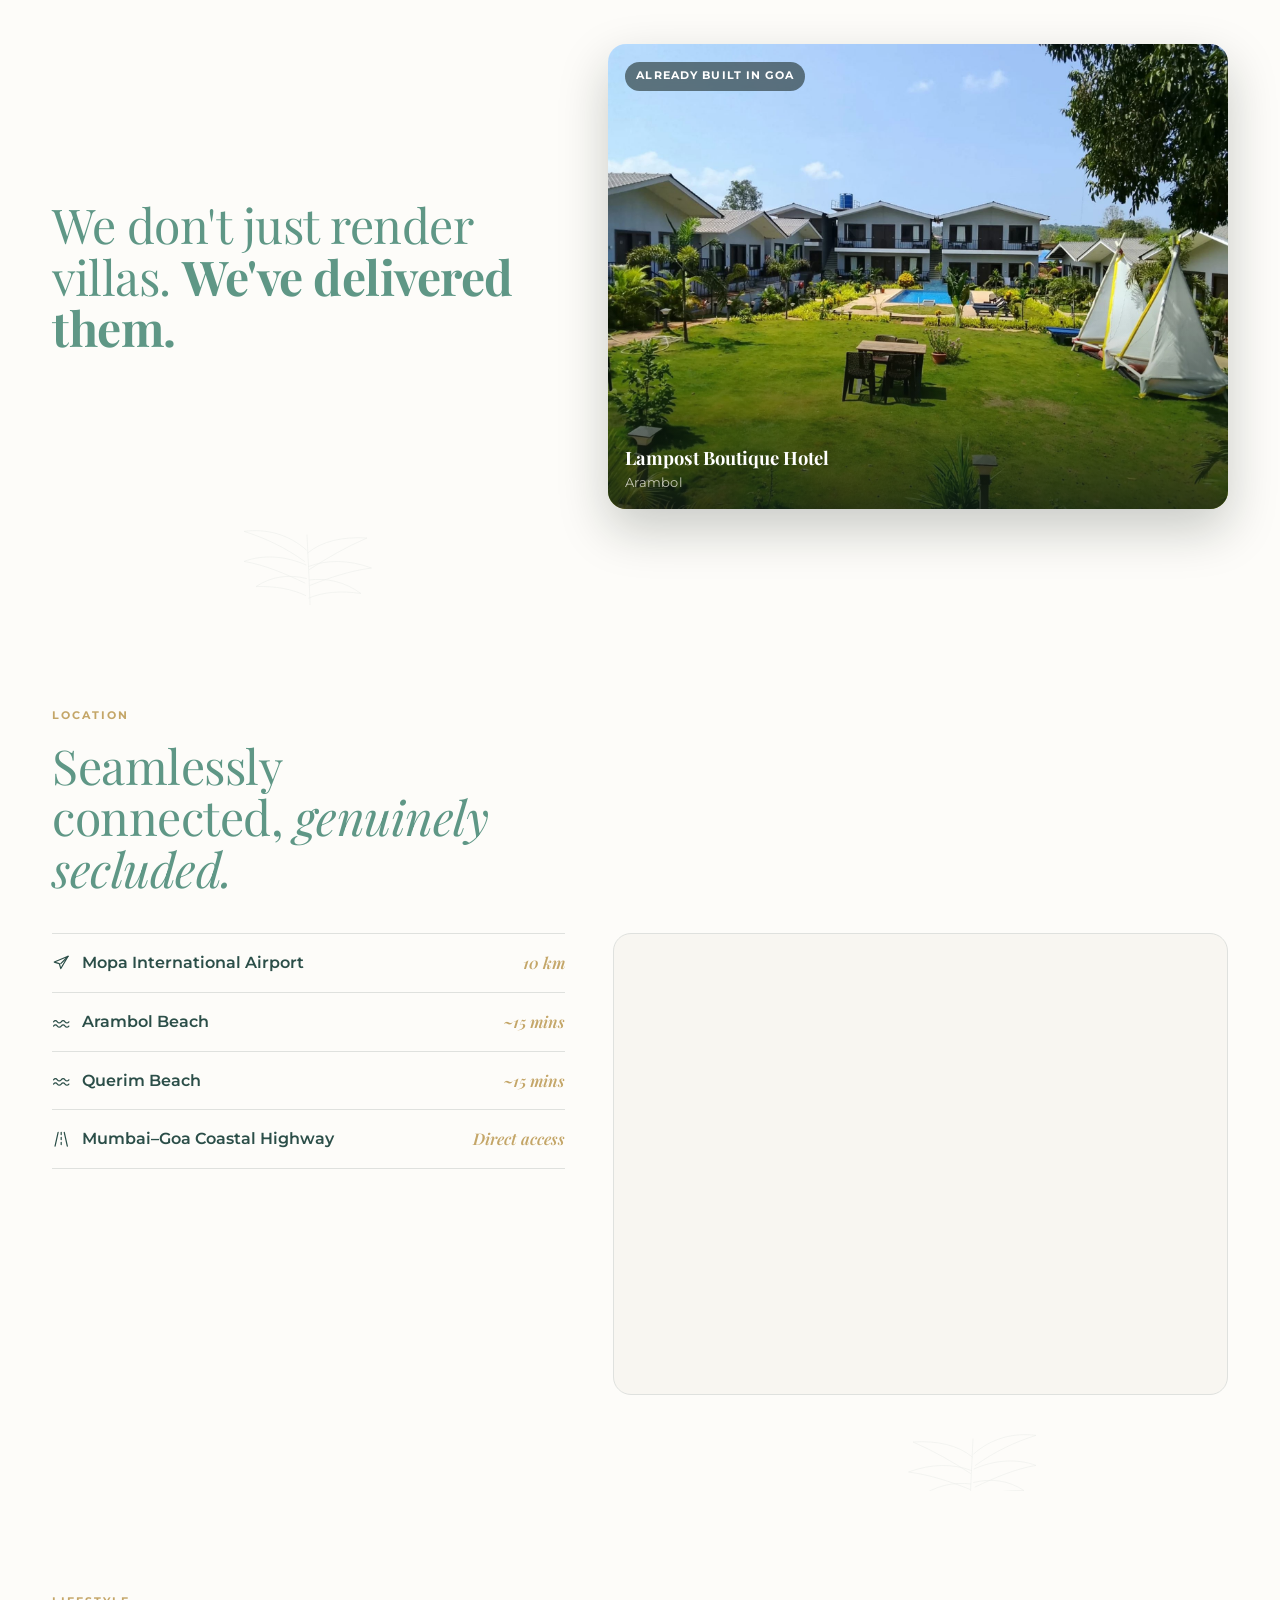
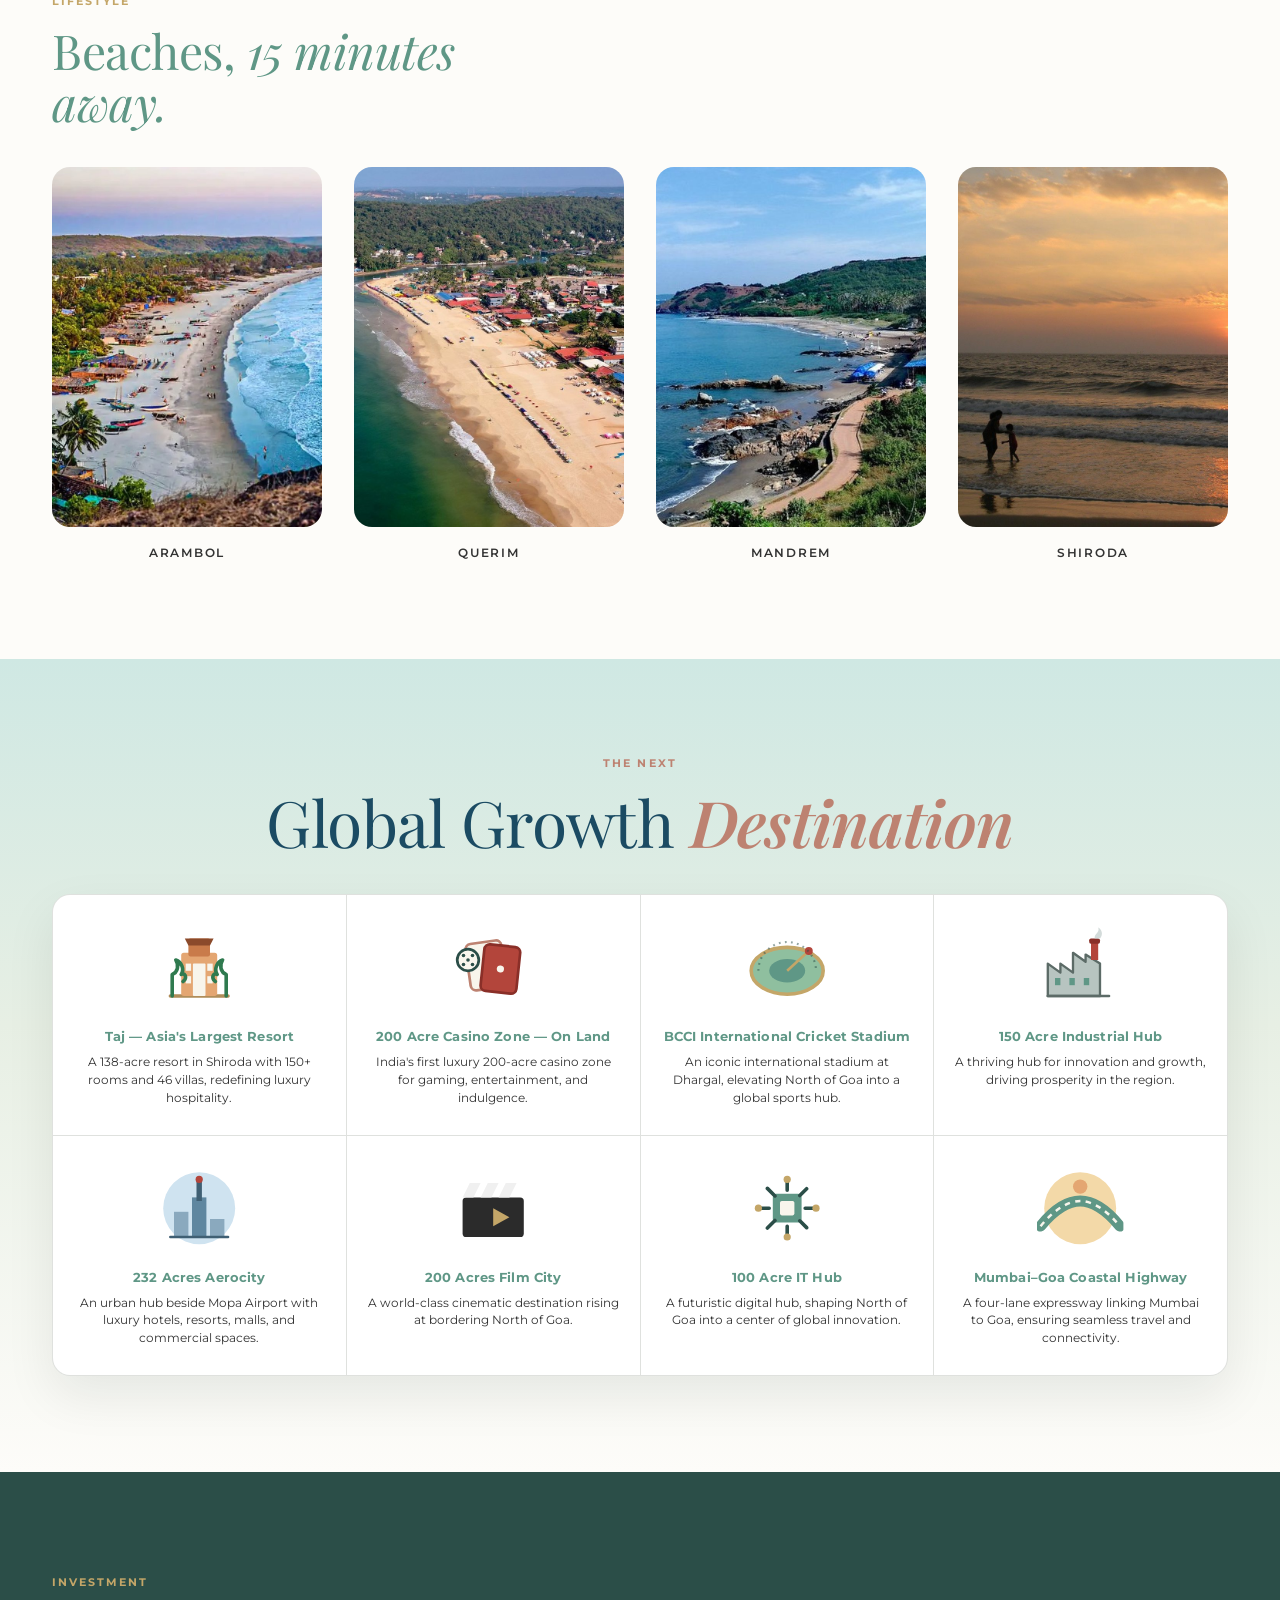
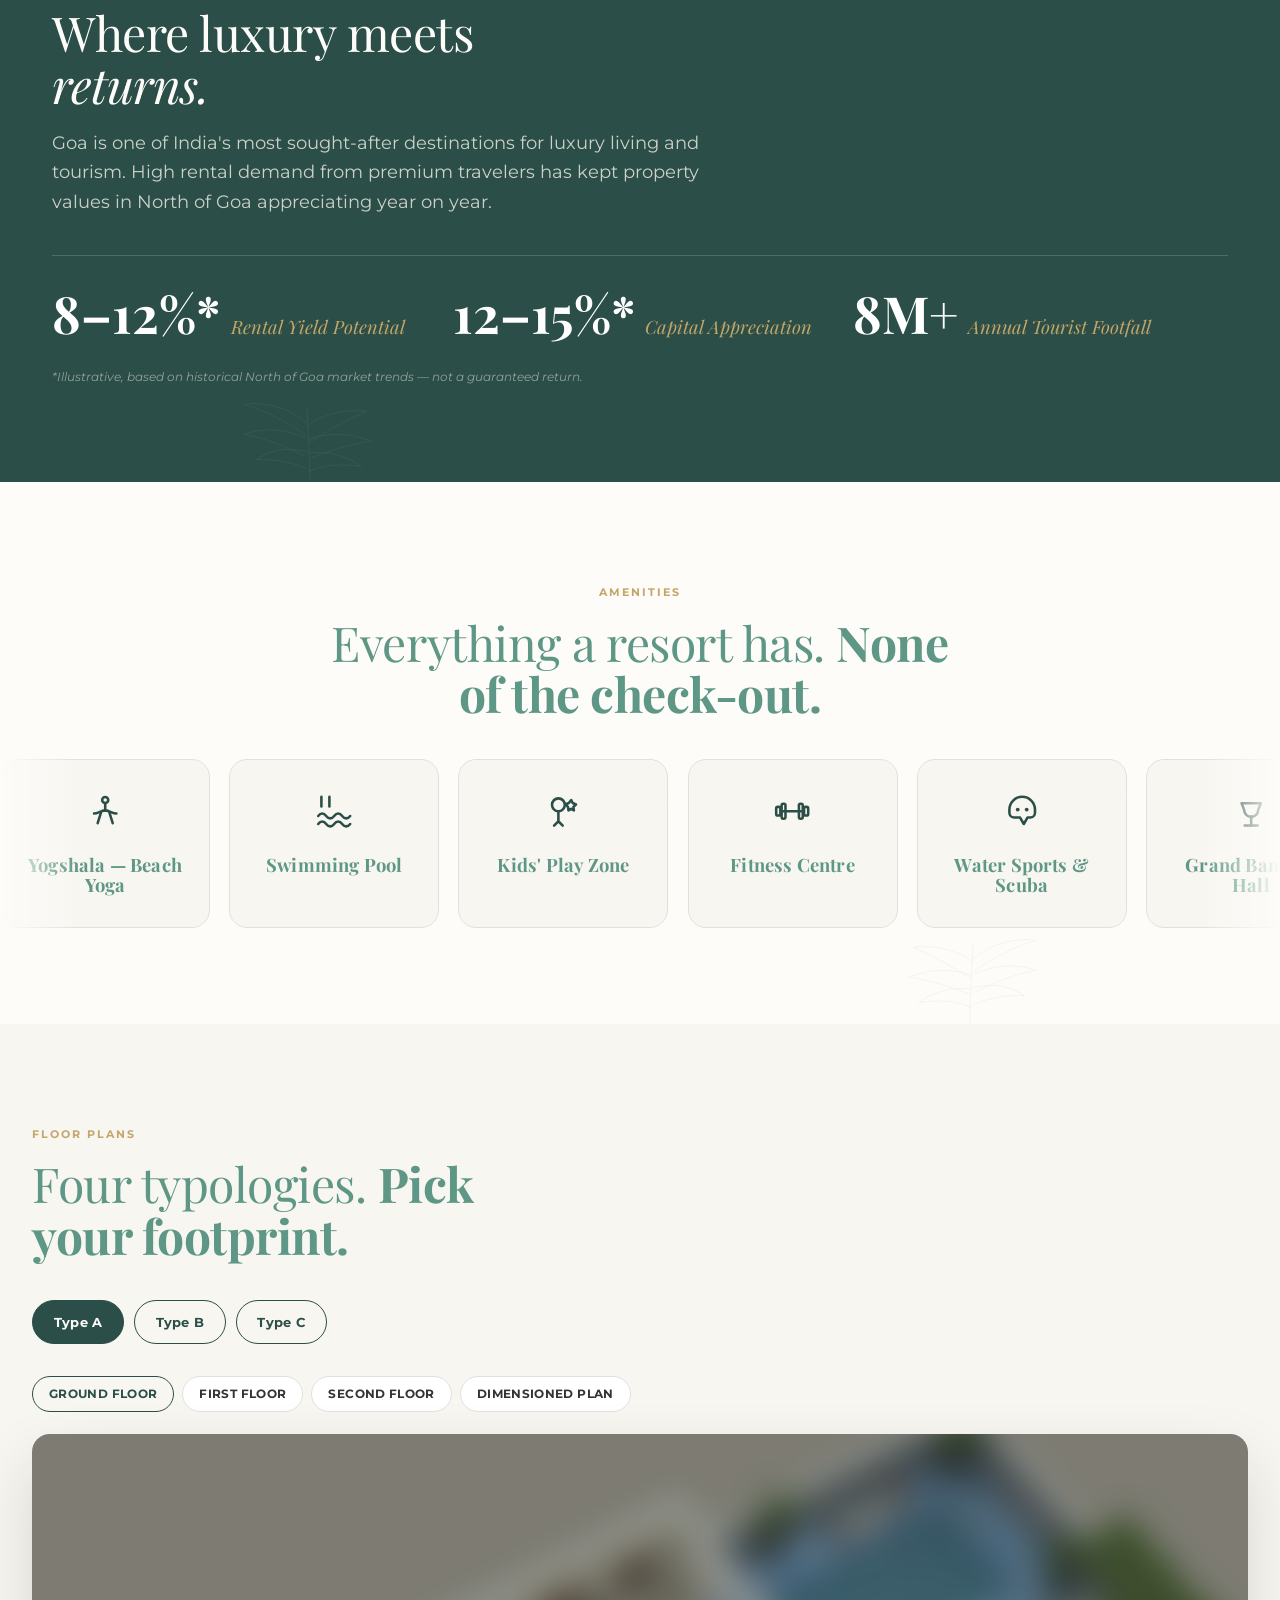
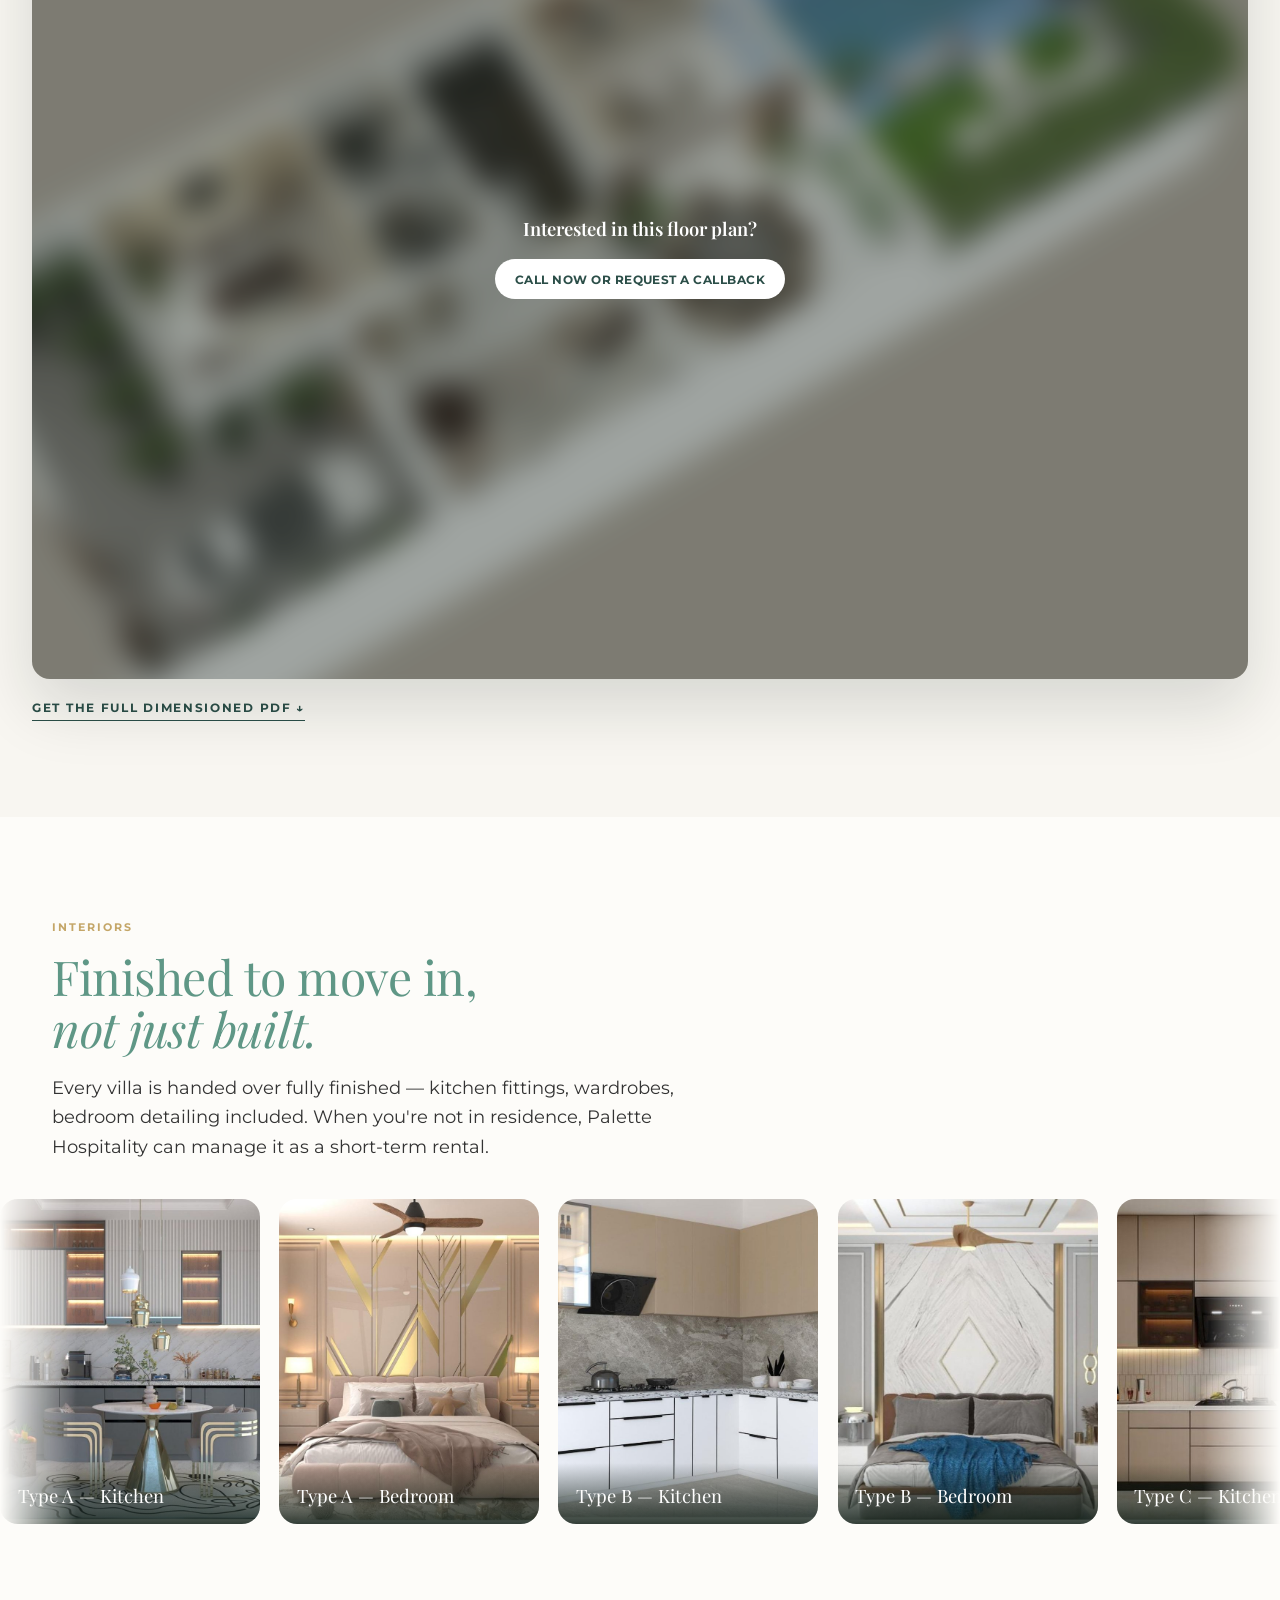
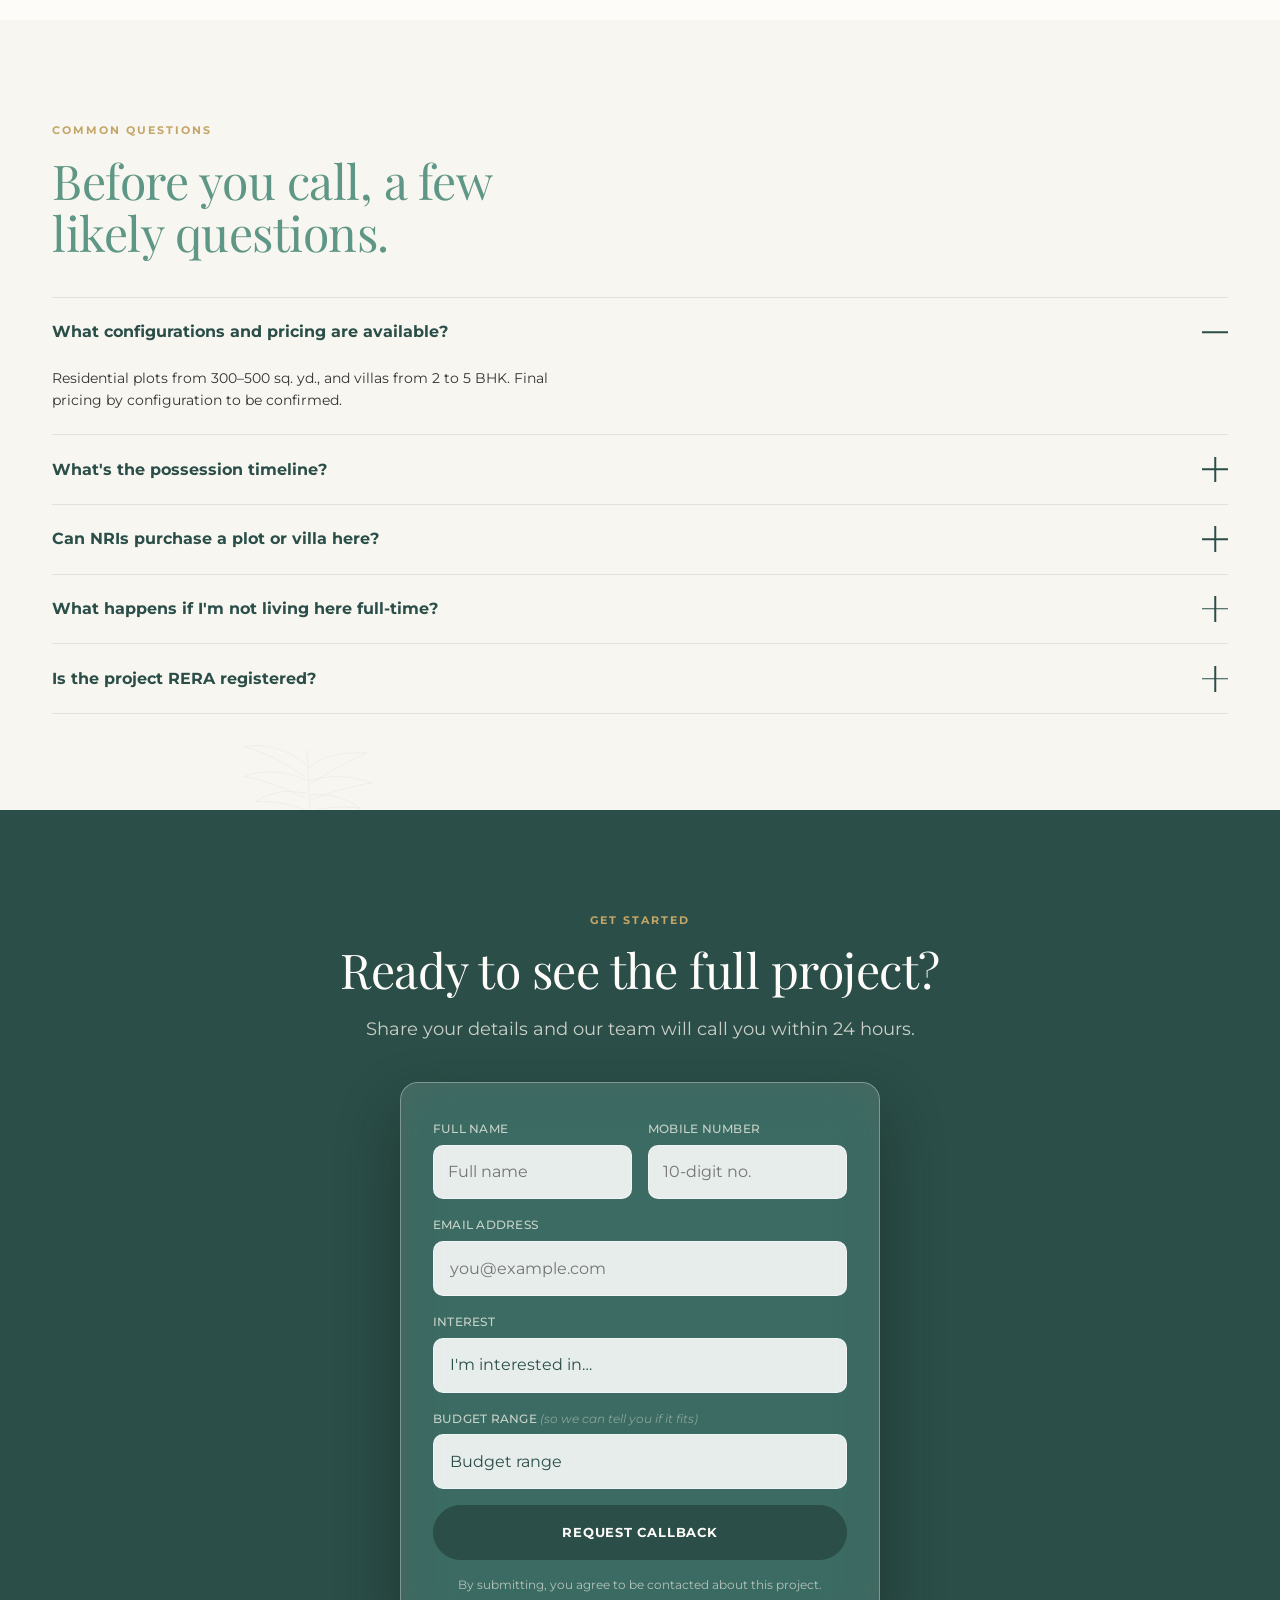
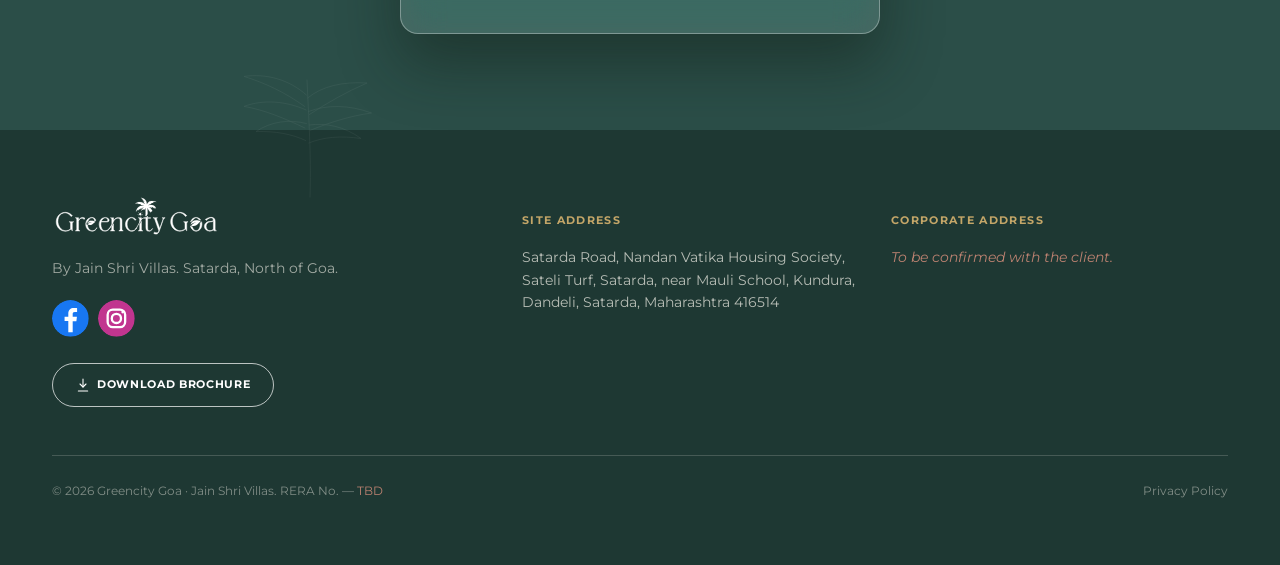
==== commit af5614d3: "Hero: bigger Greencity Goa logo on phone Bumped the brand-mark's mobile width floor/scaling (300px/8" ====
--- a/index.html
+++ b/index.html
@@ -45,7 +45,7 @@
 <link rel="preconnect" href="https://fonts.gstatic.com" crossorigin>
 <link href="https://fonts.googleapis.com/css2?family=Playfair+Display:ital,wght@0,400;0,500;0,600;0,700;0,800;0,900;1,400;1,500;1,600;1,700&family=Montserrat:ital,wght@0,300;0,400;0,500;0,600;0,700;0,800;1,400;1,500&display=swap" rel="stylesheet">
 
-<link rel="stylesheet" href="assets/css/styles.css?v=36">
+<link rel="stylesheet" href="assets/css/styles.css?v=37">
 
 <!-- =========================================================================
      TRACKING — NOT YET INSTALLED. See Instruction Documents/01-brief.md, "Tracking".
--- a/assets/css/styles.css
+++ b/assets/css/styles.css
@@ -490,8 +490,11 @@
 .hero__brand-mark{
   /* Horizontal lockup (~4.1:1) — width-driven sizing with height:auto,
      not the height-driven clamp the taller stacked mark used, or it'd
-     balloon far too wide on bigger screens. */
-  width: clamp(260px, 72vw, 560px);
+     balloon far too wide on bigger screens. Bumped up specifically for
+     phone widths (higher vw + floor) — the 300px floor stays comfortably
+     inside the .wrap padding down to ~340px viewports, covering every
+     phone in real-world use. */
+  width: clamp(300px, 84vw, 560px);
   height: auto;
   margin-bottom: clamp(1.1rem, 3.5vw, 1.6rem);
   filter: drop-shadow(0 6px 18px rgba(0,0,0,0.35));
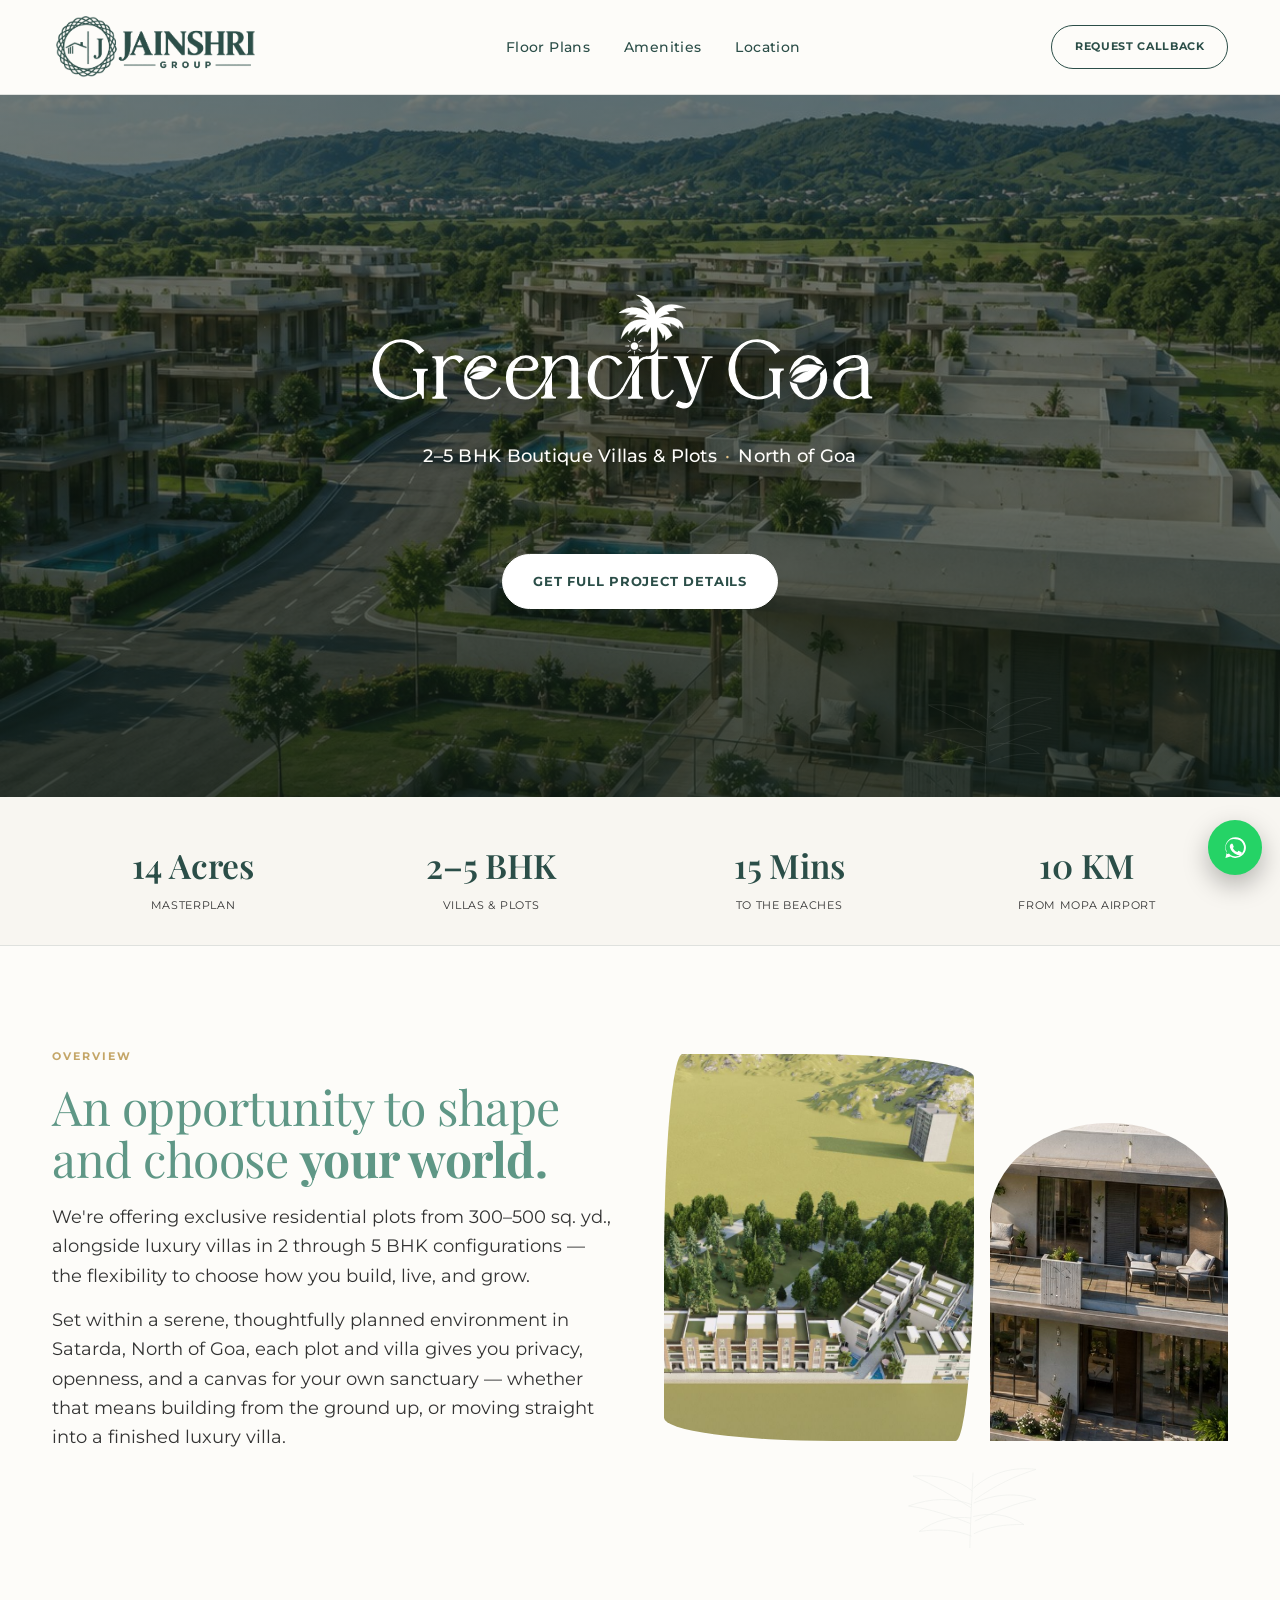
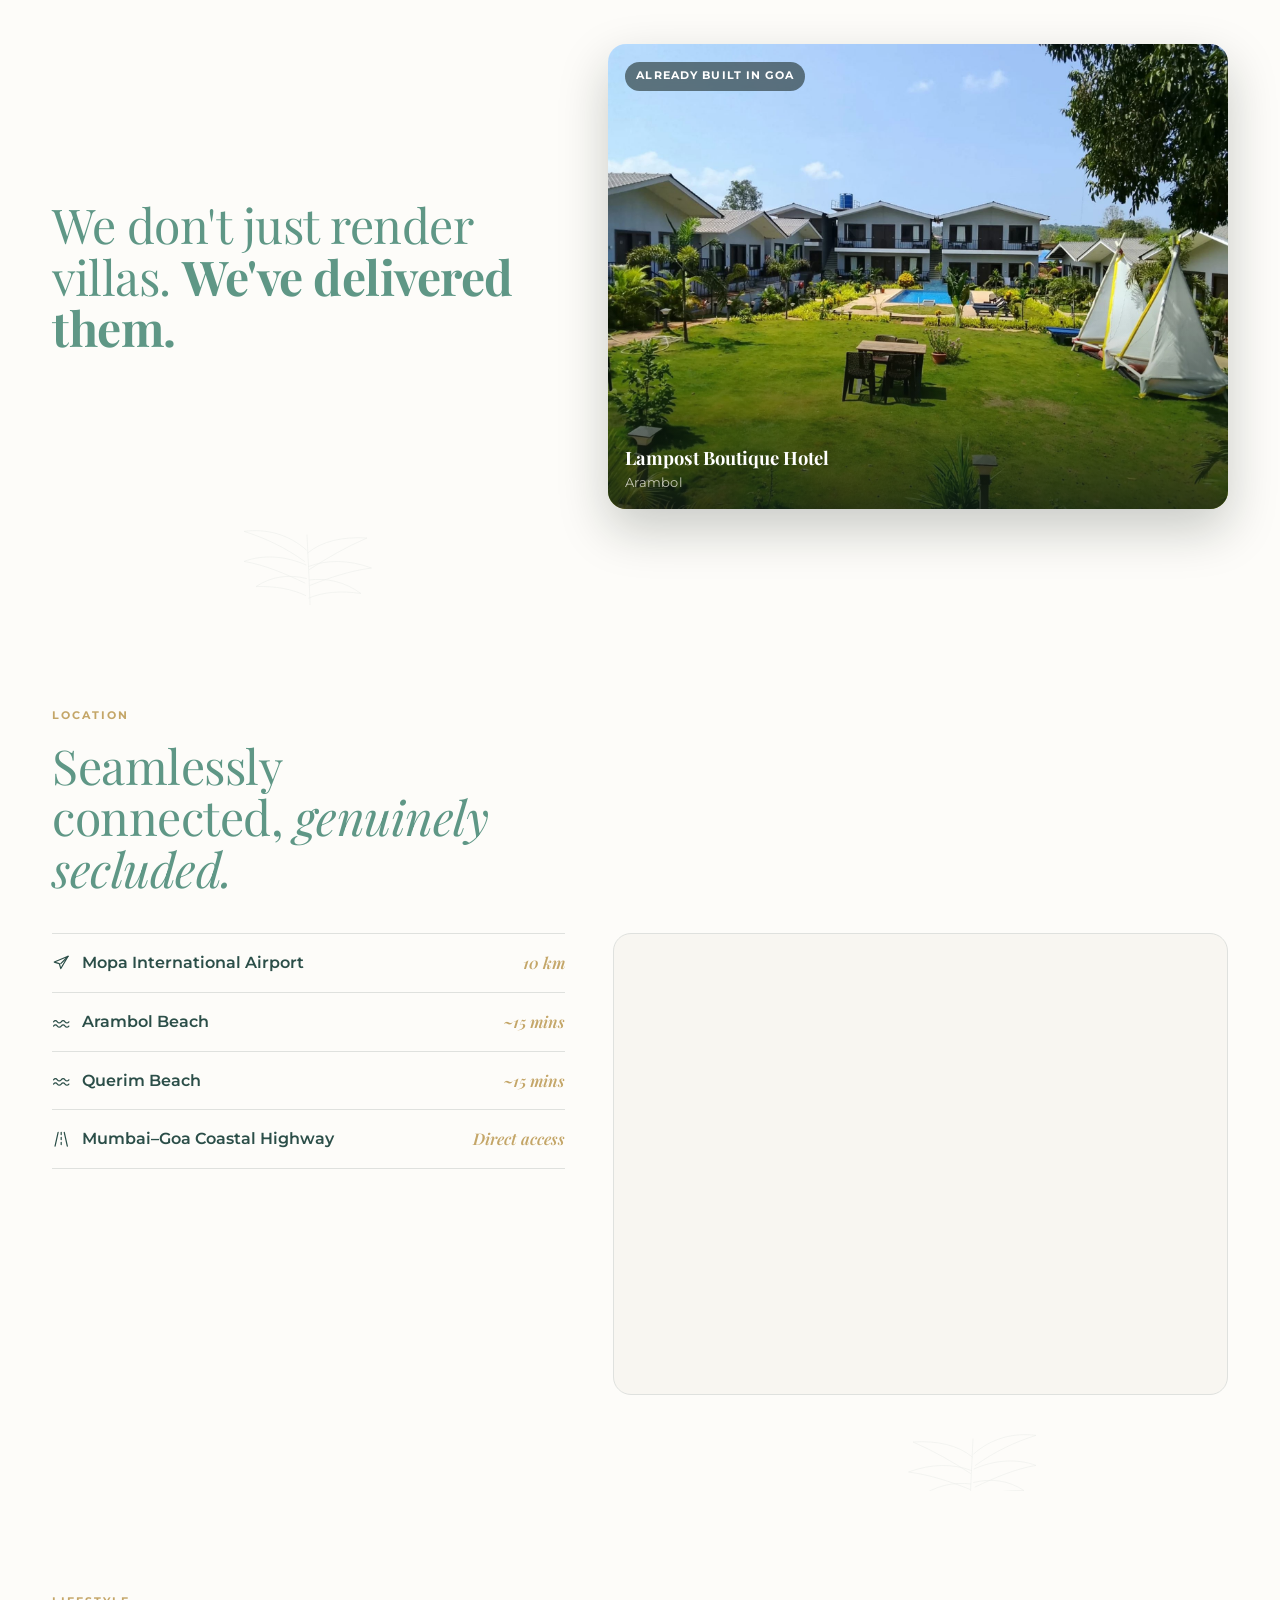
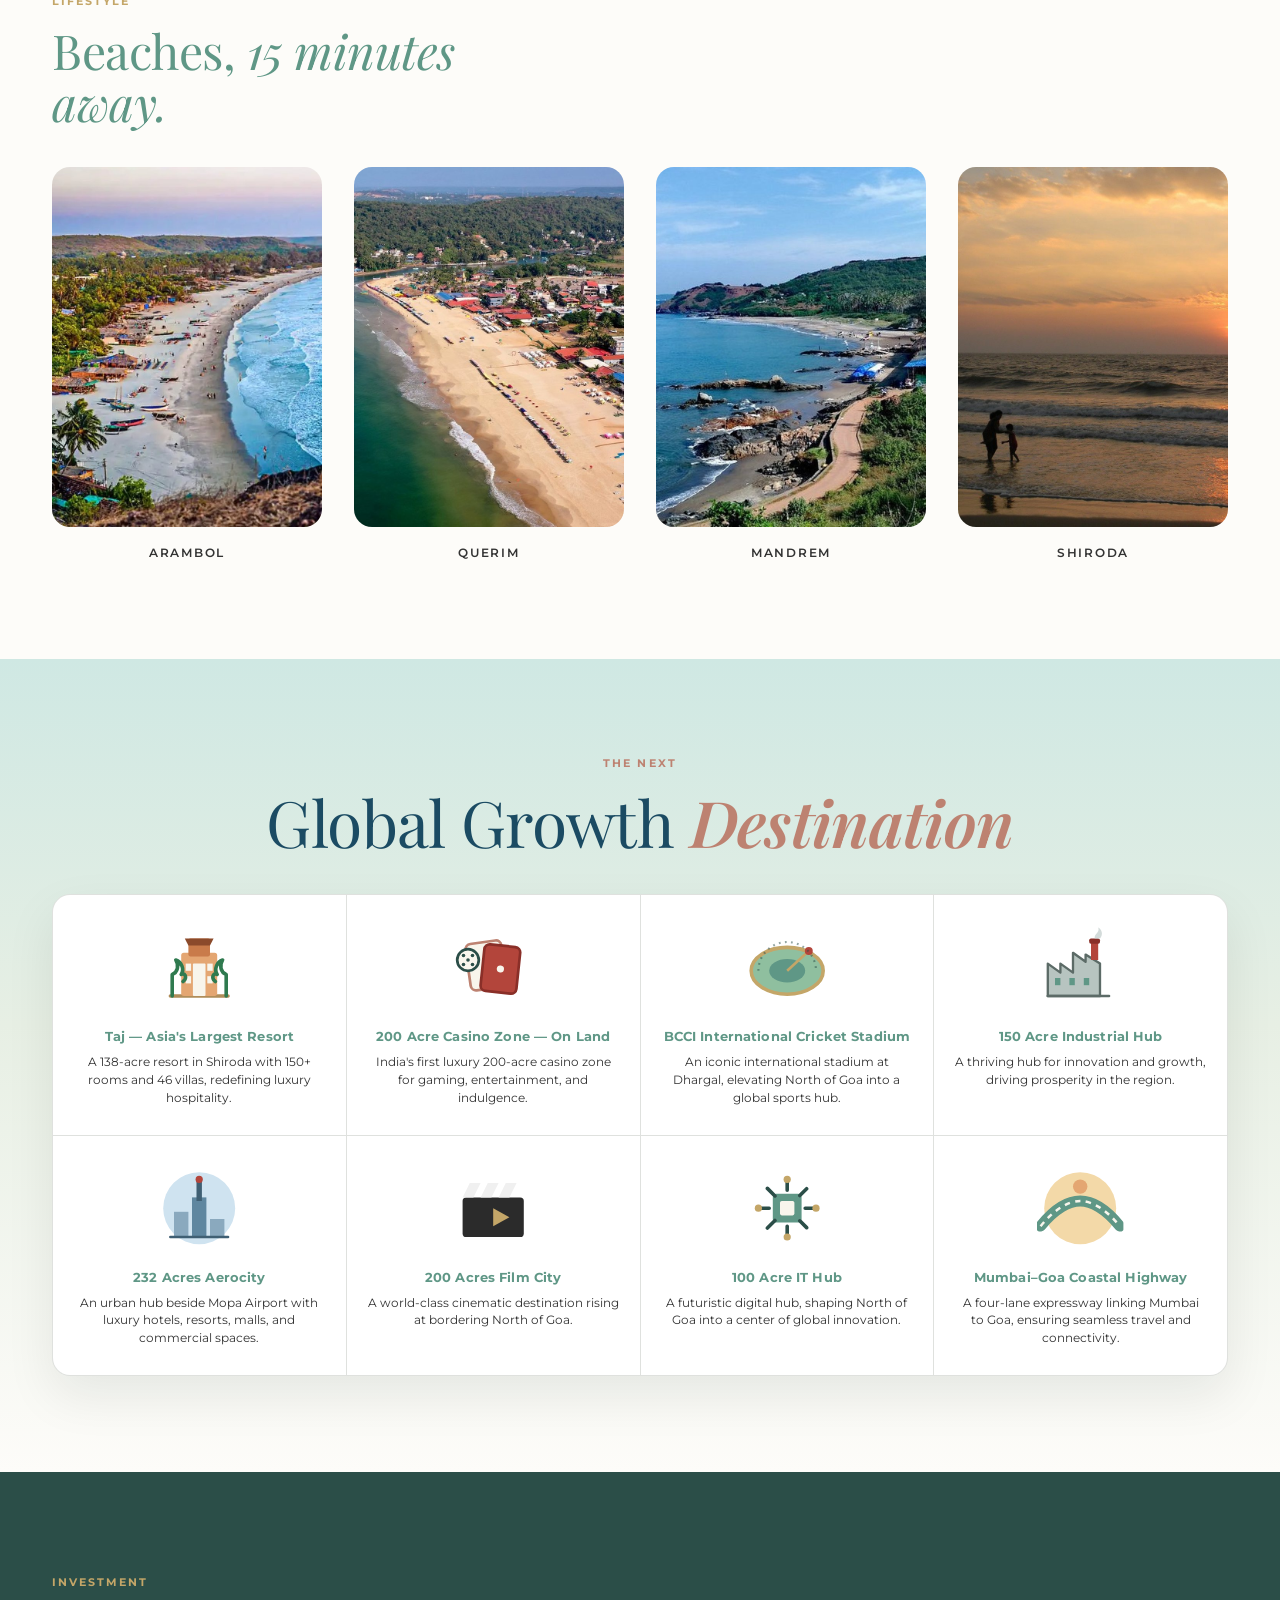
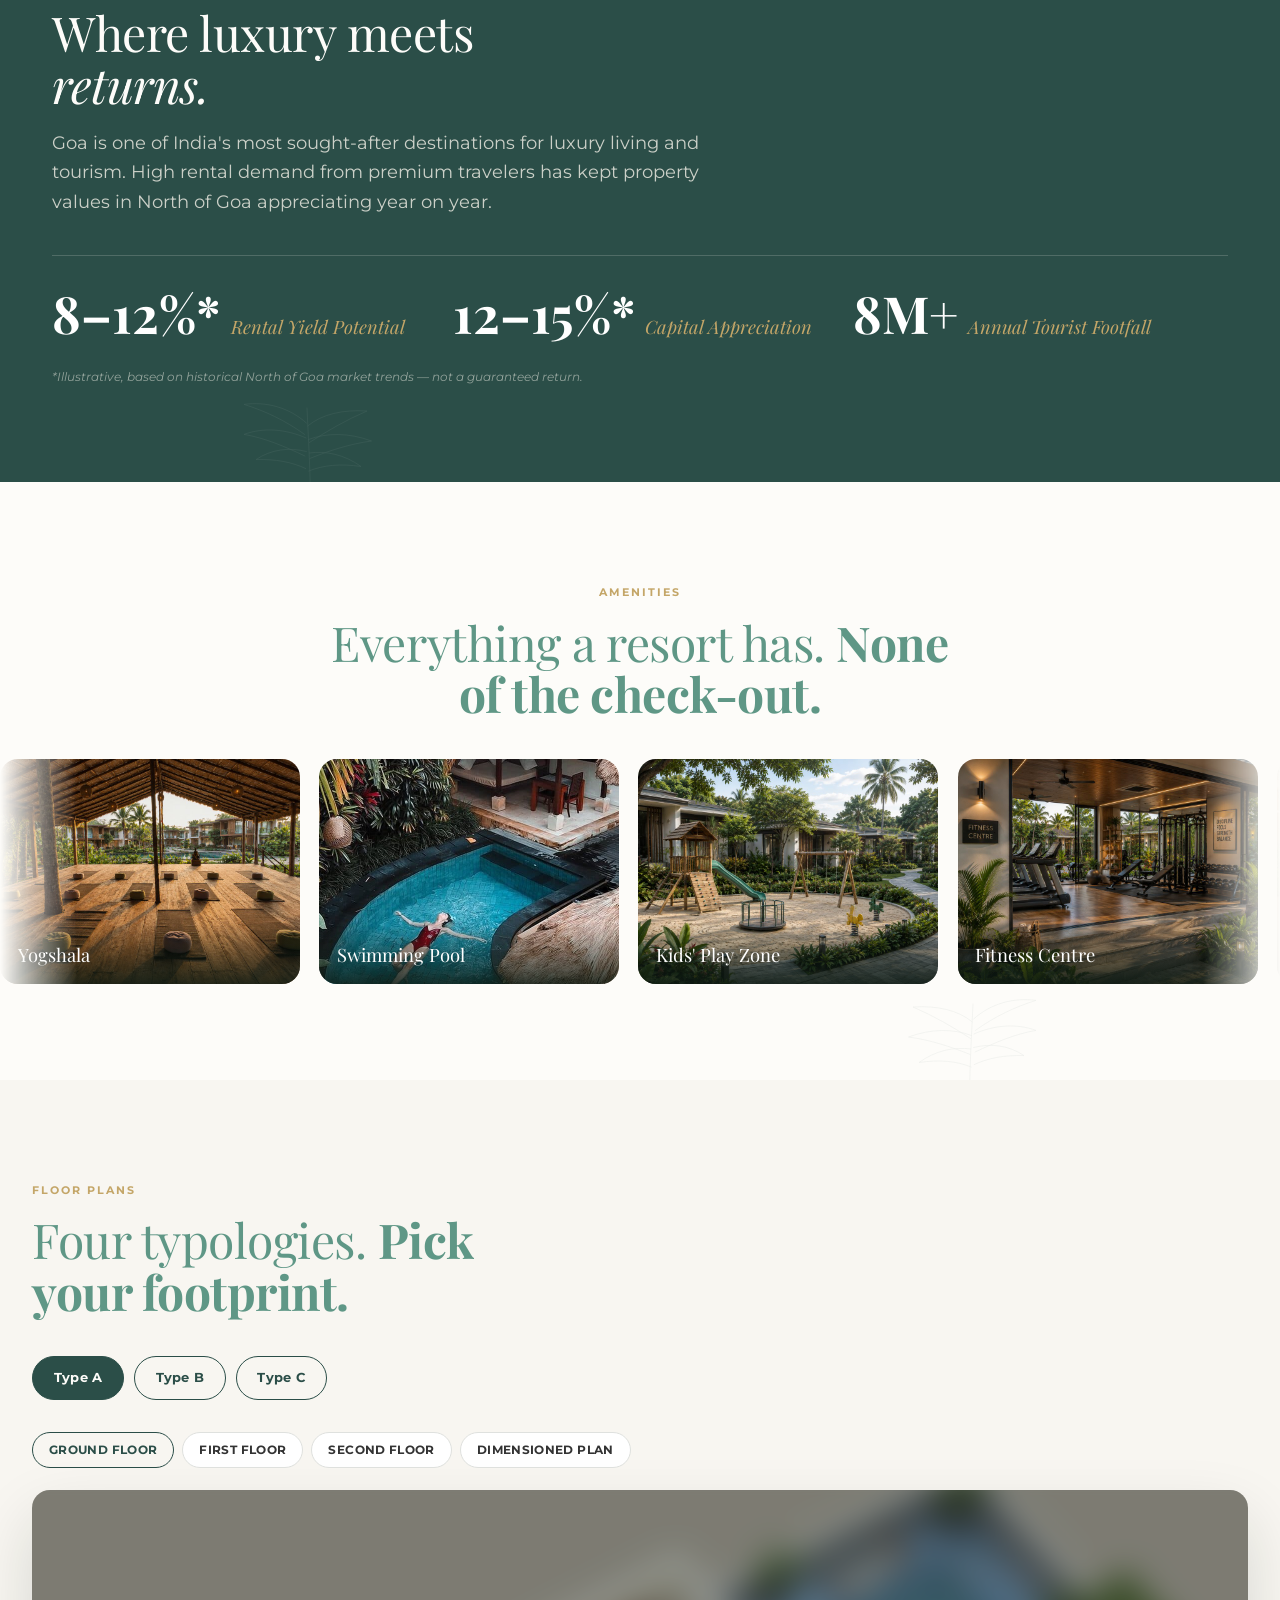
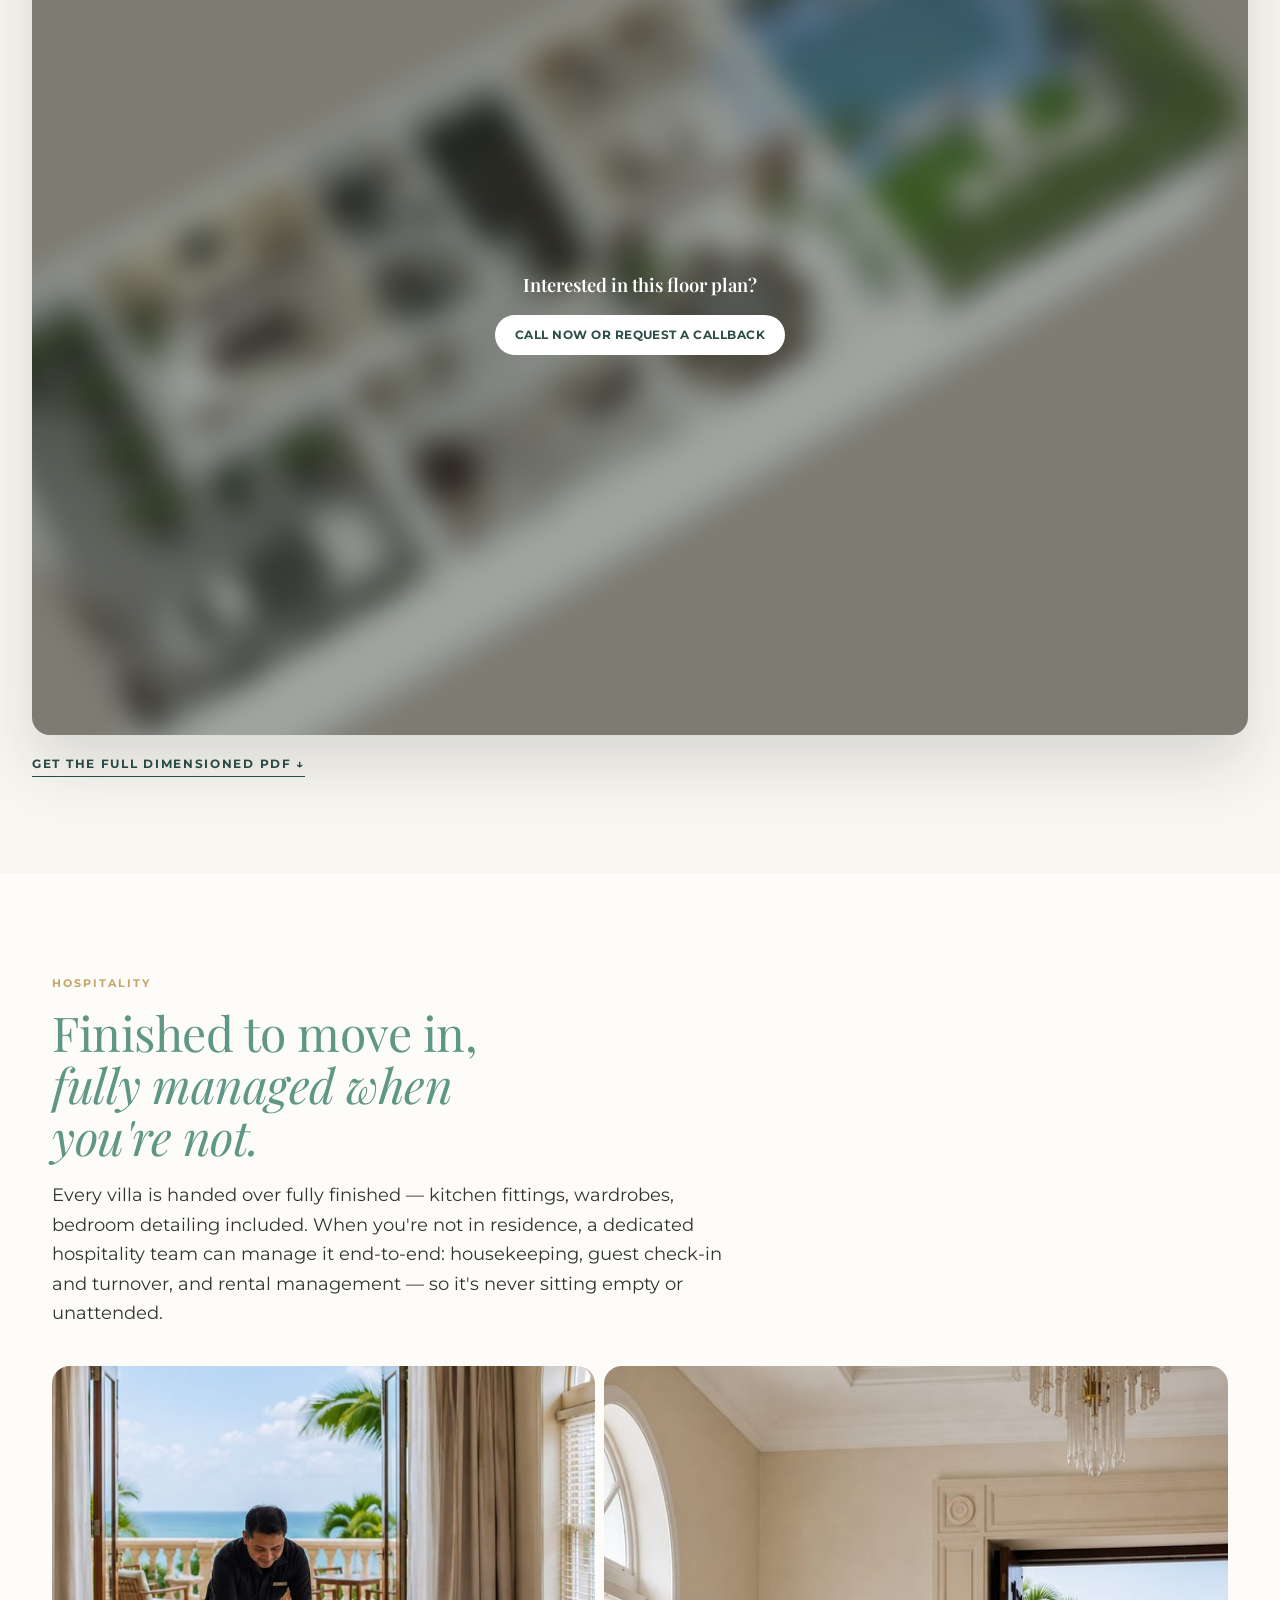
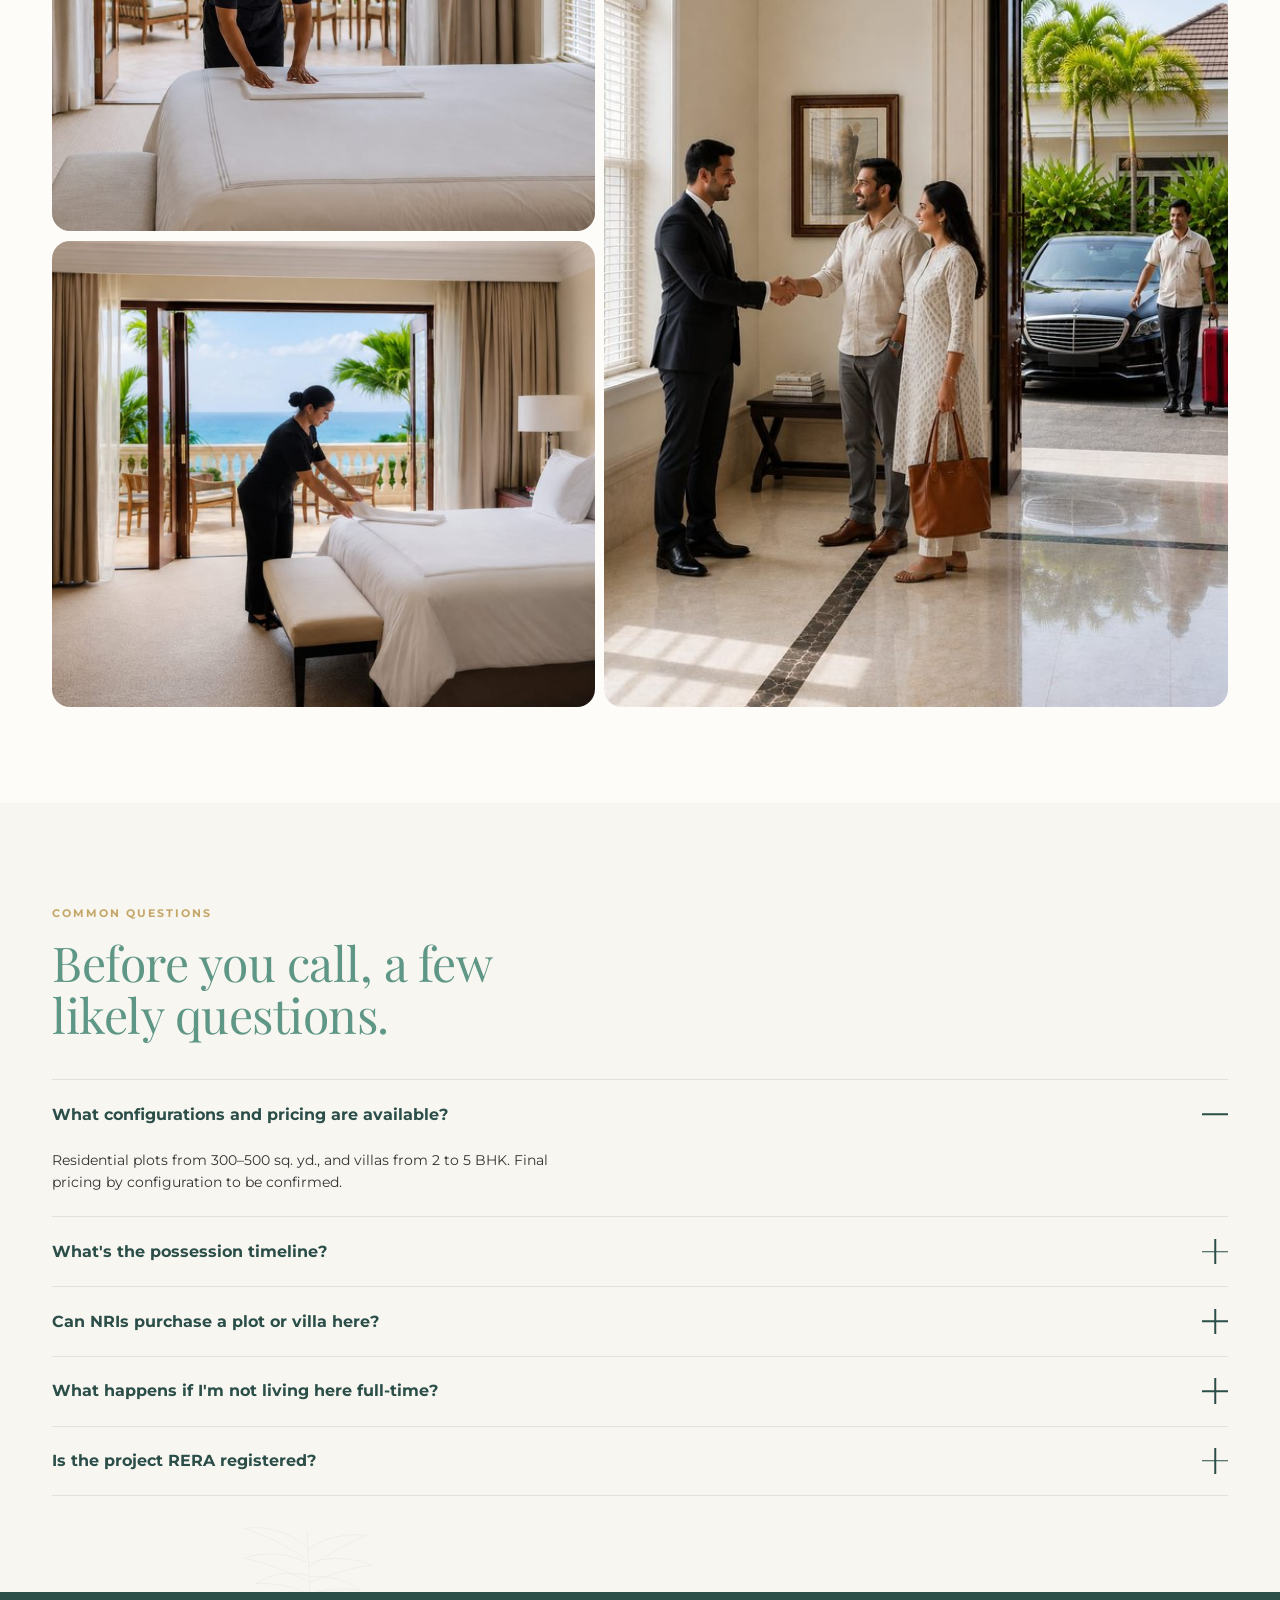
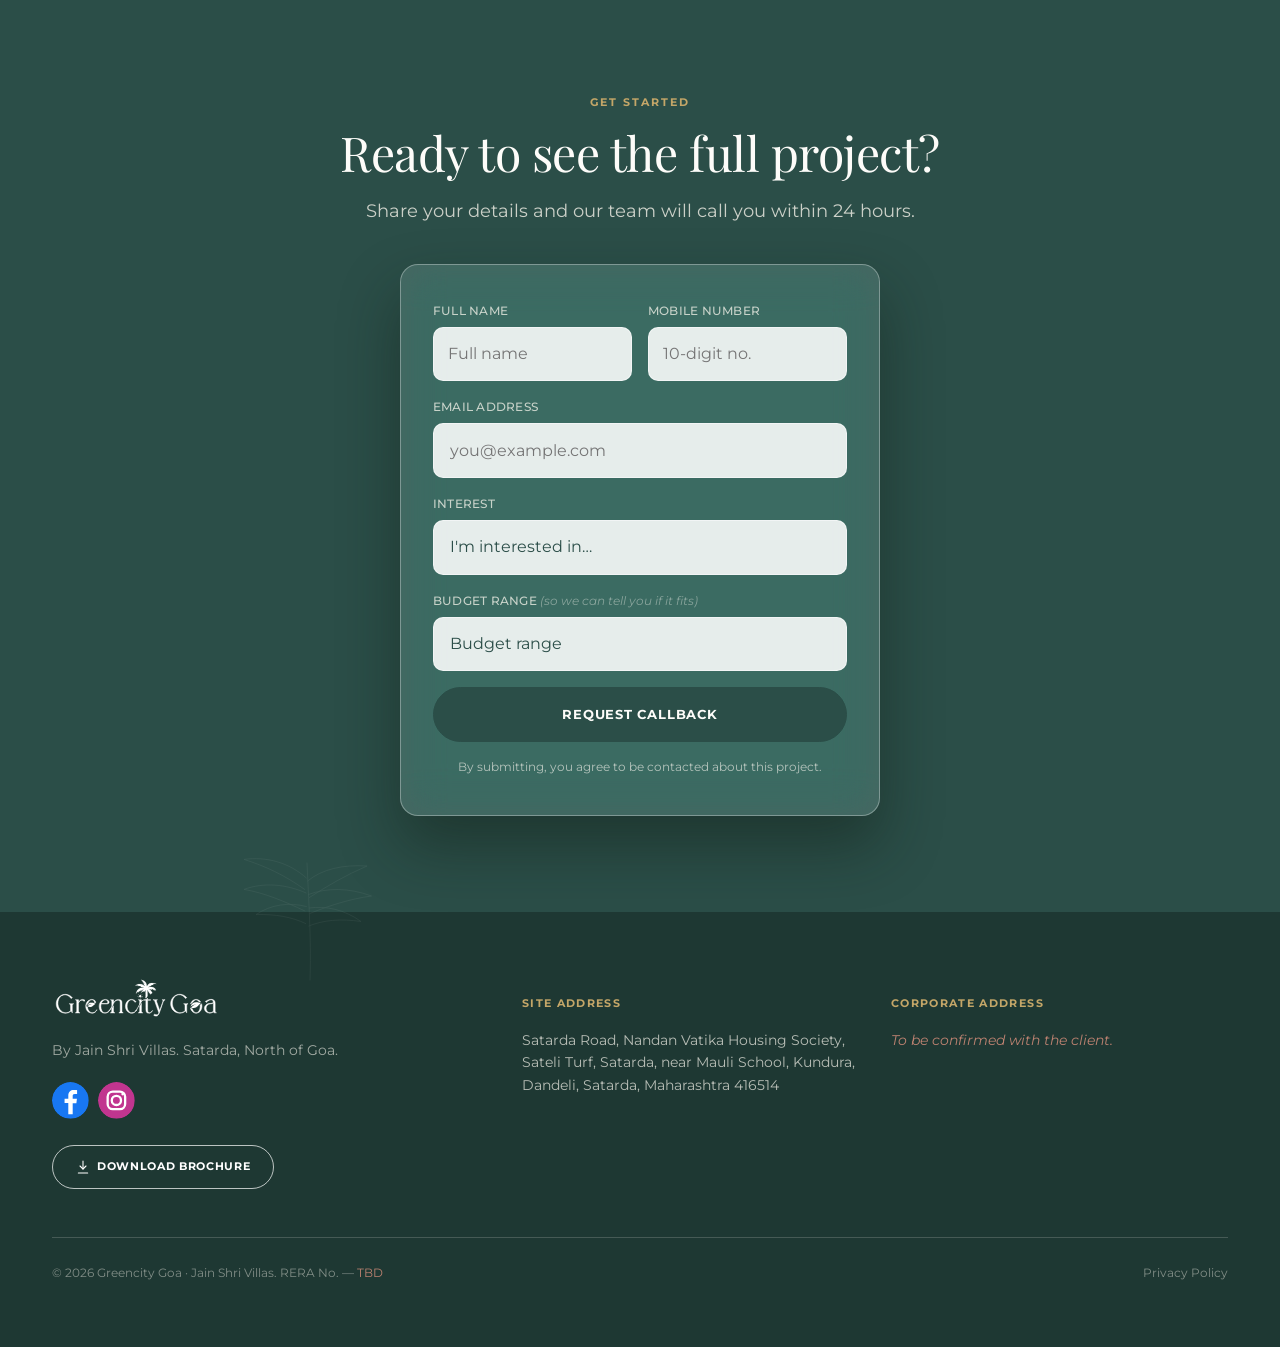
==== commit 4f77f3bd: "Amenities photos, Hospitality rebuild, new hero background - Hero background swapped to client-suppl" ====
--- a/index.html
+++ b/index.html
@@ -12,7 +12,7 @@
 <meta property="og:type" content="website">
 <meta property="og:title" content="Greencity Goa | Jain Shri Villas — Satarda, North of Goa">
 <meta property="og:description" content="North of Goa is about to change forever. Own it before that happens — 300–500 sq. yd. plots and 2–5 BHK luxury villas, 10 km from Mopa International Airport.">
-<meta property="og:image" content="assets/img/renders/aerial-2.jpg">
+<meta property="og:image" content="assets/img/renders/aerial-3.jpg">
 <!-- TODO: og:image and og:url need absolute paths once this is deployed to a real domain. -->
 <meta name="twitter:card" content="summary_large_image">
 
@@ -45,7 +45,7 @@
 <link rel="preconnect" href="https://fonts.gstatic.com" crossorigin>
 <link href="https://fonts.googleapis.com/css2?family=Playfair+Display:ital,wght@0,400;0,500;0,600;0,700;0,800;0,900;1,400;1,500;1,600;1,700&family=Montserrat:ital,wght@0,300;0,400;0,500;0,600;0,700;0,800;1,400;1,500&display=swap" rel="stylesheet">
 
-<link rel="stylesheet" href="assets/css/styles.css?v=37">
+<link rel="stylesheet" href="assets/css/styles.css?v=40">
 
 <!-- =========================================================================
      TRACKING — NOT YET INSTALLED. See Instruction Documents/01-brief.md, "Tracking".
@@ -335,7 +335,7 @@
      ========================================================================= -->
 <section class="hero">
   <div class="hero__bg" aria-hidden="true">
-    <img src="assets/img/renders/aerial-2.jpg?v=6" alt="" loading="eager">
+    <img src="assets/img/renders/aerial-3.jpg?v=1" alt="" loading="eager">
   </div>
   <div class="wrap hero__layout">
     <img src="assets/img/logo/greencity-goa-horizontal.svg?v=1" alt="Greencity Goa" class="hero__brand-mark">
@@ -388,7 +388,7 @@
           <img src="assets/img/renders/aerial-1.jpg?v=2" alt="Greencity Goa masterplan — aerial render of villas, landscaped plots and clubhouse in Satarda, North of Goa" loading="lazy">
         </figure>
         <figure class="mask-arch">
-          <img src="assets/img/interiors/villa-a-kitchen.jpg" alt="Interior render of a finished Type A villa kitchen, Greencity Goa" loading="lazy">
+          <img src="assets/img/renders/villa-terrace-detail.jpg?v=1" alt="Villa terrace and balcony detail, Greencity Goa" loading="lazy">
         </figure>
       </div>
     </div>
@@ -595,69 +595,54 @@
       <h2 class="headline">Everything a resort has. <strong>None of the check-out.</strong></h2>
     </div>
   </div>
-  <div class="marquee" data-marquee>
+  <!-- All 6 cards below use photography the client supplied for these
+       amenities — confirmed stock/AI-generated reference images, not real
+       project photography. Client asked to drop the "Indicative Image"
+       label for now; card__tag CSS is left in place in case that's
+       revisited later. -->
+  <div class="marquee marquee--amenities" data-marquee>
     <div class="marquee__track">
-      <div class="card card--icon">
-        <span class="ghost-num ghost-num--card" aria-hidden="true">01</span>
-        <div class="icon"><svg class="icon"><use href="#i-yoga"/></svg></div>
-        <h3>Yogshala — Beach Yoga</h3>
-      </div>
-      <div class="card card--icon">
-        <span class="ghost-num ghost-num--card" aria-hidden="true">02</span>
-        <div class="icon"><svg class="icon"><use href="#i-pool"/></svg></div>
-        <h3>Swimming Pool</h3>
-      </div>
-      <div class="card card--icon">
-        <span class="ghost-num ghost-num--card" aria-hidden="true">03</span>
-        <div class="icon"><svg class="icon"><use href="#i-kids"/></svg></div>
-        <h3>Kids' Play Zone</h3>
-      </div>
-      <div class="card card--icon">
-        <span class="ghost-num ghost-num--card" aria-hidden="true">04</span>
-        <div class="icon"><svg class="icon"><use href="#i-fitness"/></svg></div>
-        <h3>Fitness Centre</h3>
-      </div>
-      <div class="card card--icon">
-        <span class="ghost-num ghost-num--card" aria-hidden="true">05</span>
-        <div class="icon"><svg class="icon"><use href="#i-scuba"/></svg></div>
-        <h3>Water Sports &amp; Scuba</h3>
-      </div>
-      <div class="card card--icon">
-        <span class="ghost-num ghost-num--card" aria-hidden="true">06</span>
-        <div class="icon"><svg class="icon"><use href="#i-banquet"/></svg></div>
-        <h3>Grand Banquet Hall</h3>
-      </div>
+      <figure class="card card--photo">
+        <img src="assets/img/amenities/yogshala.jpg?v=1" alt="Yogshala beach yoga deck" loading="lazy">
+        <figcaption class="card__label">Yogshala</figcaption>
+      </figure>
+      <figure class="card card--photo">
+        <img src="assets/img/amenities/swimming-pool.jpg?v=1" alt="Swimming pool" loading="lazy">
+        <figcaption class="card__label">Swimming Pool</figcaption>
+      </figure>
+      <figure class="card card--photo">
+        <img src="assets/img/amenities/kids-play.jpg?v=1" alt="Kids' play zone" loading="lazy">
+        <figcaption class="card__label">Kids' Play Zone</figcaption>
+      </figure>
+      <figure class="card card--photo">
+        <img src="assets/img/amenities/fitness-centre.jpg?v=1" alt="Fitness centre" loading="lazy">
+        <figcaption class="card__label">Fitness Centre</figcaption>
+      </figure>
+      <figure class="card card--photo">
+        <img src="assets/img/amenities/banquet-hall.jpg?v=1" alt="Grand banquet hall" loading="lazy">
+        <figcaption class="card__label">Grand Banquet Hall</figcaption>
+      </figure>
       <!-- duplicated set so the CSS loop has no visible seam -->
-      <div class="card card--icon" aria-hidden="true">
-        <span class="ghost-num ghost-num--card" aria-hidden="true">01</span>
-        <div class="icon"><svg class="icon"><use href="#i-yoga"/></svg></div>
-        <h3>Yogshala — Beach Yoga</h3>
-      </div>
-      <div class="card card--icon" aria-hidden="true">
-        <span class="ghost-num ghost-num--card" aria-hidden="true">02</span>
-        <div class="icon"><svg class="icon"><use href="#i-pool"/></svg></div>
-        <h3>Swimming Pool</h3>
-      </div>
-      <div class="card card--icon" aria-hidden="true">
-        <span class="ghost-num ghost-num--card" aria-hidden="true">03</span>
-        <div class="icon"><svg class="icon"><use href="#i-kids"/></svg></div>
-        <h3>Kids' Play Zone</h3>
-      </div>
-      <div class="card card--icon" aria-hidden="true">
-        <span class="ghost-num ghost-num--card" aria-hidden="true">04</span>
-        <div class="icon"><svg class="icon"><use href="#i-fitness"/></svg></div>
-        <h3>Fitness Centre</h3>
-      </div>
-      <div class="card card--icon" aria-hidden="true">
-        <span class="ghost-num ghost-num--card" aria-hidden="true">05</span>
-        <div class="icon"><svg class="icon"><use href="#i-scuba"/></svg></div>
-        <h3>Water Sports &amp; Scuba</h3>
-      </div>
-      <div class="card card--icon" aria-hidden="true">
-        <span class="ghost-num ghost-num--card" aria-hidden="true">06</span>
-        <div class="icon"><svg class="icon"><use href="#i-banquet"/></svg></div>
-        <h3>Grand Banquet Hall</h3>
-      </div>
+      <figure class="card card--photo" aria-hidden="true">
+        <img src="assets/img/amenities/yogshala.jpg?v=1" alt="" loading="lazy">
+        <figcaption class="card__label">Yogshala</figcaption>
+      </figure>
+      <figure class="card card--photo" aria-hidden="true">
+        <img src="assets/img/amenities/swimming-pool.jpg?v=1" alt="" loading="lazy">
+        <figcaption class="card__label">Swimming Pool</figcaption>
+      </figure>
+      <figure class="card card--photo" aria-hidden="true">
+        <img src="assets/img/amenities/kids-play.jpg?v=1" alt="" loading="lazy">
+        <figcaption class="card__label">Kids' Play Zone</figcaption>
+      </figure>
+      <figure class="card card--photo" aria-hidden="true">
+        <img src="assets/img/amenities/fitness-centre.jpg?v=1" alt="" loading="lazy">
+        <figcaption class="card__label">Fitness Centre</figcaption>
+      </figure>
+      <figure class="card card--photo" aria-hidden="true">
+        <img src="assets/img/amenities/banquet-hall.jpg?v=1" alt="" loading="lazy">
+        <figcaption class="card__label">Grand Banquet Hall</figcaption>
+      </figure>
     </div>
   </div>
 </section>
@@ -740,70 +725,34 @@
 </section>
 
 <!-- =========================================================================
-     INTERIORS (formerly "Hospitality") — the copy previously promised
-     restaurants/lounge/cloud-kitchen imagery that this section's photos
-     (villa kitchens/bedrooms) can't actually back up — no real hospitality/
-     service photography exists in /Media. Retitled and rewritten so the
-     headline matches what's genuinely shown (finished interiors); the
-     Palette Hospitality rental-management fact is kept as one supporting
-     line rather than the section's whole premise. -->
+     HOSPITALITY — retitled back from "Interiors" now that real service
+     photography exists to back up the claim (client-supplied stock/AI
+     reference images, same caveat as the Amenities photos). Management
+     partner is described generically, not named, per client request. -->
 <section class="section--cream" id="hospitality">
   <div class="wrap">
     <div class="section-head">
-      <p class="eyebrow">Interiors</p>
-      <h2 class="headline">Finished to move in, <em>not just built.</em></h2>
-      <p class="lede">Every villa is handed over fully finished — kitchen fittings, wardrobes, bedroom detailing included. When you're not in residence, Palette Hospitality can manage it as a short-term rental.</p>
-    </div>
-  </div>
-  <div class="marquee" data-marquee>
-    <div class="marquee__track">
-      <figure class="card card--photo">
-        <img src="assets/img/interiors/villa-a-kitchen.jpg" alt="Type A villa kitchen interior render" loading="lazy">
-        <figcaption class="card__label">Type A — Kitchen</figcaption>
-      </figure>
-      <figure class="card card--photo">
-        <img src="assets/img/interiors/villa-a-bedroom.jpg" alt="Type A villa bedroom interior render" loading="lazy">
-        <figcaption class="card__label">Type A — Bedroom</figcaption>
-      </figure>
-      <figure class="card card--photo">
-        <img src="assets/img/interiors/villa-b-kitchen.jpg" alt="Type B villa kitchen interior render" loading="lazy">
-        <figcaption class="card__label">Type B — Kitchen</figcaption>
-      </figure>
-      <figure class="card card--photo">
-        <img src="assets/img/interiors/villa-b-bedroom.jpg" alt="Type B villa bedroom interior render" loading="lazy">
-        <figcaption class="card__label">Type B — Bedroom</figcaption>
-      </figure>
-      <figure class="card card--photo">
-        <img src="assets/img/interiors/villa-c-kitchen.jpg" alt="Type C villa kitchen interior render" loading="lazy">
-        <figcaption class="card__label">Type C — Kitchen</figcaption>
-      </figure>
-      <figure class="card card--photo">
-        <img src="assets/img/interiors/villa-c-bedroom.jpg" alt="Type C villa bedroom interior render" loading="lazy">
-        <figcaption class="card__label">Type C — Bedroom</figcaption>
-      </figure>
-      <figure class="card card--photo" aria-hidden="true">
-        <img src="assets/img/interiors/villa-a-kitchen.jpg" alt="" loading="lazy">
-        <figcaption class="card__label">Type A — Kitchen</figcaption>
-      </figure>
-      <figure class="card card--photo" aria-hidden="true">
-        <img src="assets/img/interiors/villa-a-bedroom.jpg" alt="" loading="lazy">
-        <figcaption class="card__label">Type A — Bedroom</figcaption>
-      </figure>
-      <figure class="card card--photo" aria-hidden="true">
-        <img src="assets/img/interiors/villa-b-kitchen.jpg" alt="" loading="lazy">
-        <figcaption class="card__label">Type B — Kitchen</figcaption>
-      </figure>
-      <figure class="card card--photo" aria-hidden="true">
-        <img src="assets/img/interiors/villa-b-bedroom.jpg" alt="" loading="lazy">
-        <figcaption class="card__label">Type B — Bedroom</figcaption>
-      </figure>
-      <figure class="card card--photo" aria-hidden="true">
-        <img src="assets/img/interiors/villa-c-kitchen.jpg" alt="" loading="lazy">
-        <figcaption class="card__label">Type C — Kitchen</figcaption>
-      </figure>
-      <figure class="card card--photo" aria-hidden="true">
-        <img src="assets/img/interiors/villa-c-bedroom.jpg" alt="" loading="lazy">
-        <figcaption class="card__label">Type C — Bedroom</figcaption>
+      <p class="eyebrow">Hospitality</p>
+      <h2 class="headline">Finished to move in, <em>fully managed when you're not.</em></h2>
+      <p class="lede">Every villa is handed over fully finished — kitchen fittings, wardrobes, bedroom detailing included. When you're not in residence, a dedicated hospitality team can manage it end-to-end: housekeeping, guest check-in and turnover, and rental management — so it's never sitting empty or unattended.</p>
+    </div>
+  </div>
+  <!-- Static collage grid, not a marquee and not 3 separate cards — client
+       does not want any villa render imagery used for interiors, wants
+       these 3 specifically as one fixed composed block (no captions, no
+       animation), matching their reference: two stacked frames on the
+       left, one tall frame on the right spanning both rows. Same 2-col
+       composition holds at phone width too, just scaled down. -->
+  <div class="wrap">
+    <div class="hospitality-grid">
+      <figure class="hospitality-grid__frame hospitality-grid__frame--top">
+        <img src="assets/img/hospitality/turndown-service.jpg?v=1" alt="Villa turndown service" loading="lazy">
+      </figure>
+      <figure class="hospitality-grid__frame hospitality-grid__frame--bottom">
+        <img src="assets/img/hospitality/housekeeping.jpg?v=1" alt="Villa housekeeping" loading="lazy">
+      </figure>
+      <figure class="hospitality-grid__frame hospitality-grid__frame--large">
+        <img src="assets/img/hospitality/guest-welcome.jpg?v=1" alt="Guest arrival and welcome" loading="lazy">
       </figure>
     </div>
   </div>
@@ -857,7 +806,7 @@
           <span class="plus"></span>
         </button>
         <div class="faq-a">
-          <p>Palette Hospitality can manage your villa as a short-term rental when you're away, handling guest turnover, maintenance and housekeeping.</p>
+          <p>A dedicated hospitality team can manage your villa as a short-term rental when you're away, handling guest turnover, maintenance and housekeeping.</p>
         </div>
       </div>
 
--- a/assets/css/styles.css
+++ b/assets/css/styles.css
@@ -521,10 +521,10 @@
 }
 .hero__bg img{
   width: 100%; height: 100%; object-fit: cover;
-  /* aerial-2.jpg is now pre-cropped tight around the villas themselves
-     (near-square, not the original wide landscape frame) specifically so
-     object-fit:cover can't land on empty field or background towers no
-     matter how tall/narrow the hero container gets — center is reliable. */
+  /* aerial-3.jpg (client-supplied render, replaced aerial-2.jpg) is
+     pre-cropped tight around the villas themselves — top ~15% of mostly
+     plain sky trimmed off — so object-fit:cover can't land on empty sky
+     or field no matter how tall/narrow the hero container gets. */
   object-position: 50% 40%;
 }
 .hero__bg::after{
@@ -1012,6 +1012,37 @@
 @media (min-width: 700px){
   .beach-photo-grid{ grid-template-columns: repeat(4, 1fr); }
 }
+
+/* Hospitality — static grid (not a marquee): fixed, non-rotating set of 3
+   photos, single column on phone so each card reads at a decent size,
+   3-up from tablet width up. */
+/* One composed collage block — two stacked frames on the left, one tall
+   frame on the right spanning both rows — not 3 separate equal cards.
+   Same asymmetric 2-col composition at every width, just scaled down on
+   phone; no captions on these, per client request. */
+.hospitality-grid{
+  display: grid;
+  grid-template-columns: 1fr 1.15fr;
+  grid-template-rows: 1fr 1fr;
+  gap: var(--space-2);
+  aspect-ratio: 5 / 4;
+  margin-top: var(--space-7);
+}
+.hospitality-grid__frame{
+  overflow: hidden;
+  border-radius: var(--radius-card);
+  height: 100%;
+  width: 100%;
+}
+.hospitality-grid__frame img{
+  width: 100%;
+  height: 100%;
+  object-fit: cover;
+  display: block;
+}
+.hospitality-grid__frame--top{ grid-column: 1; grid-row: 1; }
+.hospitality-grid__frame--bottom{ grid-column: 1; grid-row: 2; }
+.hospitality-grid__frame--large{ grid-column: 2; grid-row: 1 / span 2; }
 .beach-card__frame{
   aspect-ratio: 3 / 4;
   border-radius: var(--radius-card);
@@ -1060,6 +1091,35 @@
   width: 260px;
   aspect-ratio: 4/5;
   flex-shrink: 0;
+}
+/* Amenities photos are landscape source shots (gym, banquet lawn, etc.) —
+   the interiors marquee's tall 4:5 portrait crop would cut off most of
+   each frame, so this section gets its own wider, shorter card. Doubled
+   class selector so it reliably beats .marquee .card--photo above
+   regardless of source order (equal class-count otherwise). */
+.marquee.marquee--amenities .card--photo{
+  width: 300px;
+  aspect-ratio: 4/3;
+}
+/* Small frosted pill pinned on a photo card — reuses the same visual
+   language as .proof-card__tag. Used here to flag stock/AI-generated
+   amenity reference images as indicative rather than real project
+   photography (the client confirmed these aren't on-site photos). */
+.card__tag{
+  position: absolute;
+  top: 0.85rem;
+  left: 0.85rem;
+  z-index: 2;
+  background: rgba(15,28,20,0.6);
+  backdrop-filter: blur(6px);
+  -webkit-backdrop-filter: blur(6px);
+  color: var(--white);
+  font-size: var(--text-2xs);
+  font-weight: var(--weight-bold);
+  letter-spacing: 0.08em;
+  text-transform: uppercase;
+  padding: 0.4em 0.85em;
+  border-radius: var(--radius-pill);
 }
 @keyframes marquee-scroll{
   from{ transform: translateX(0); }
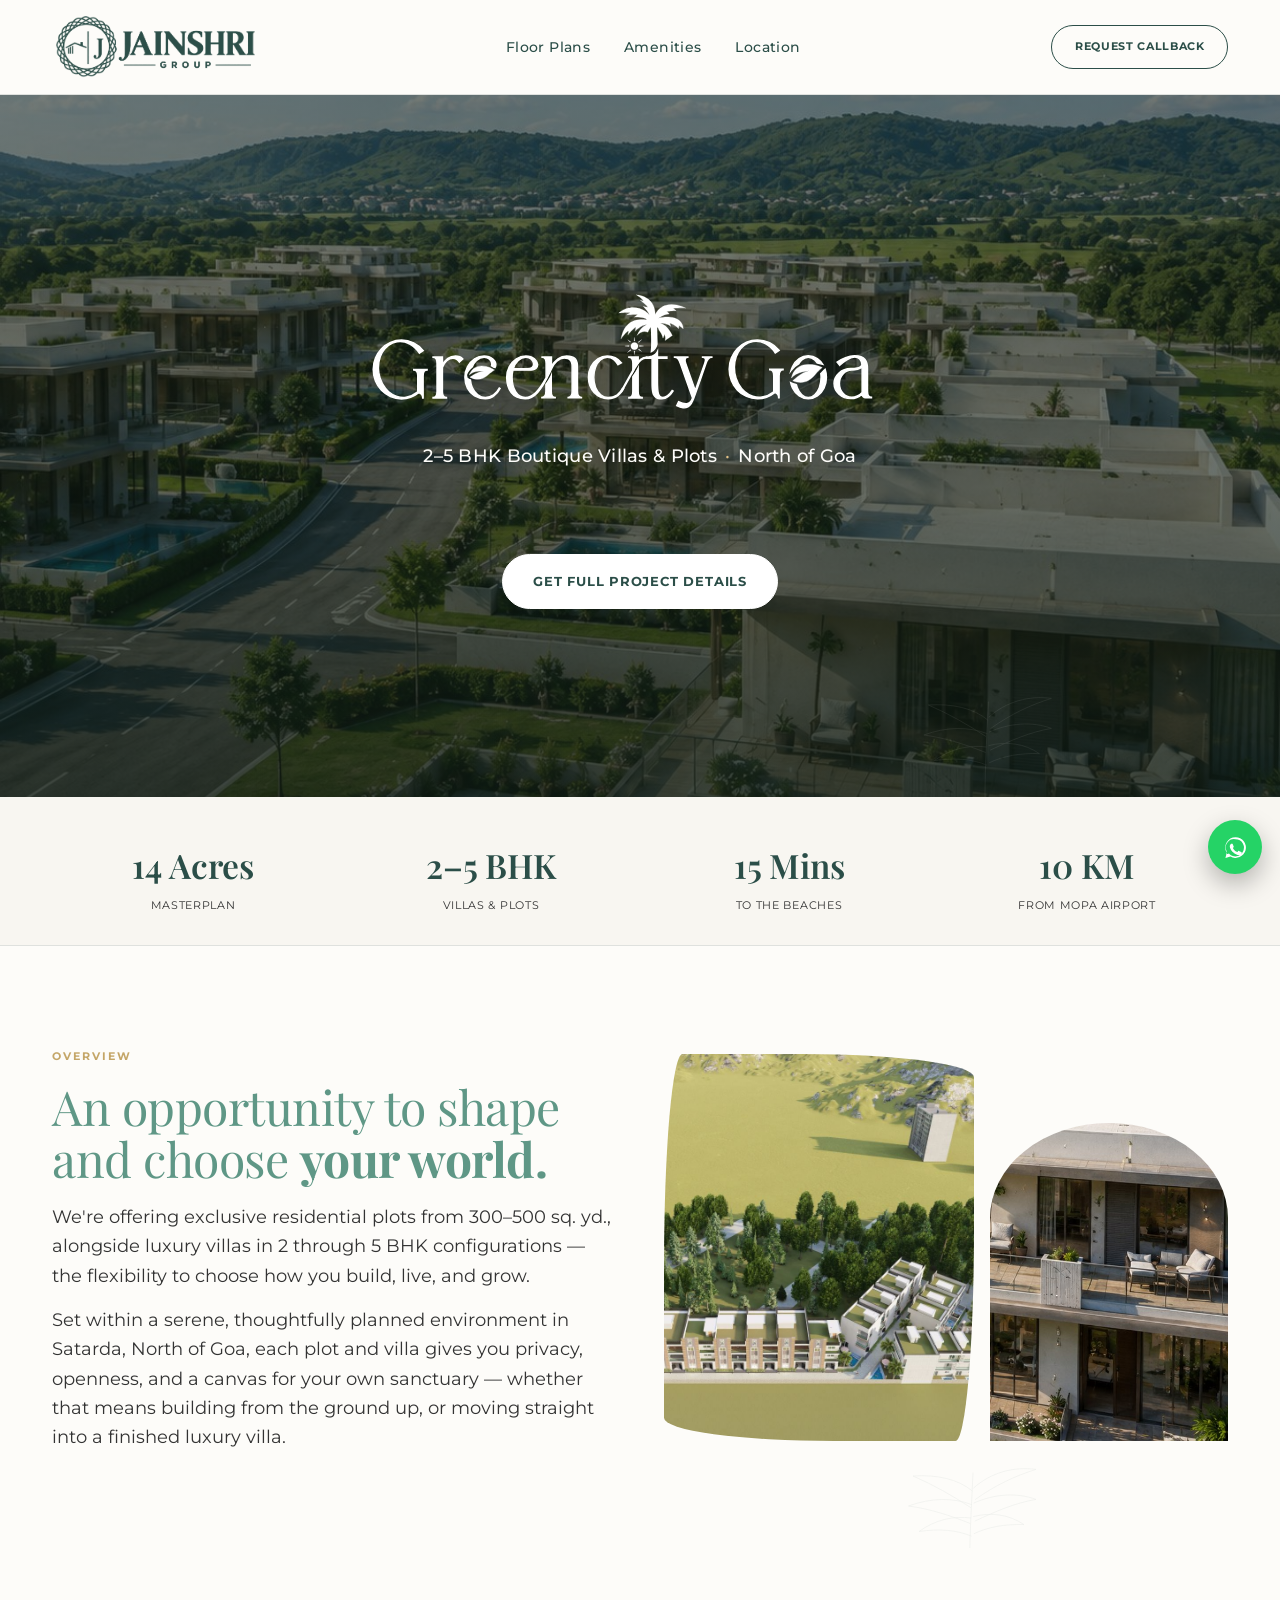
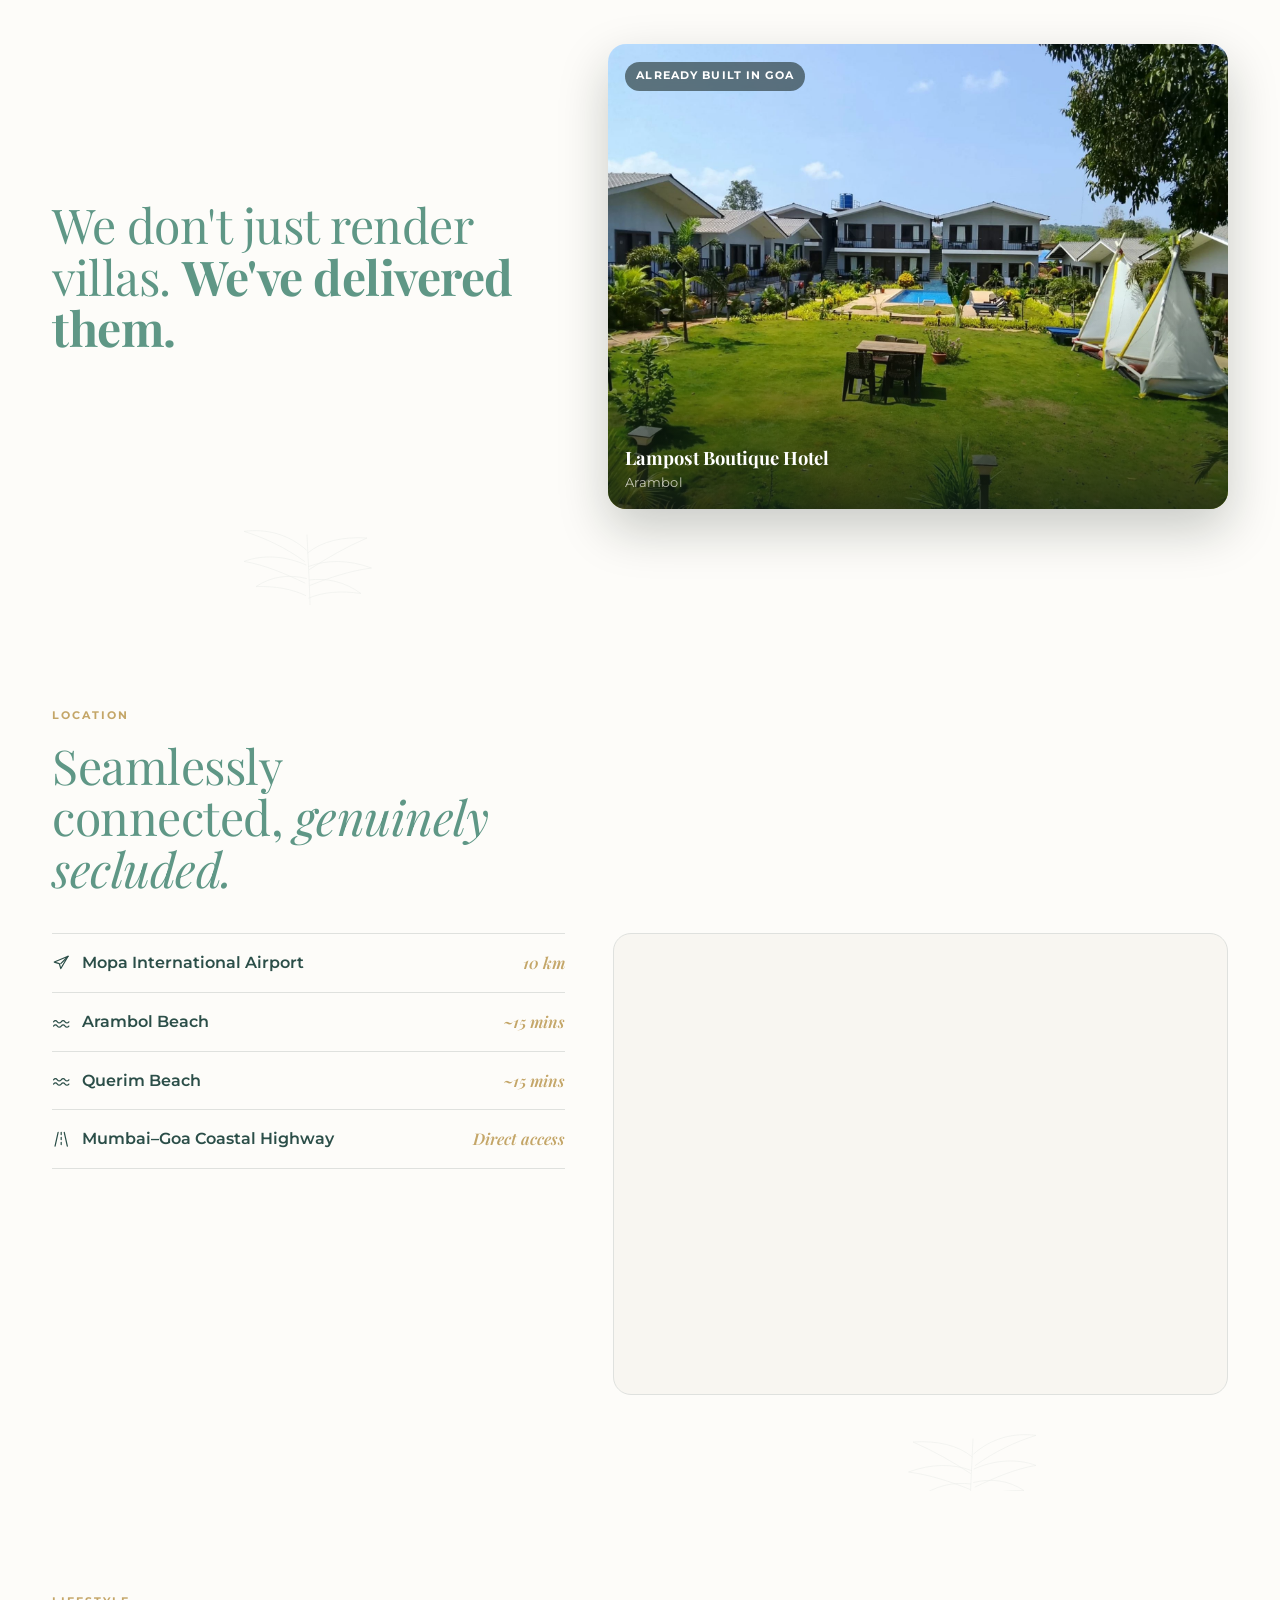
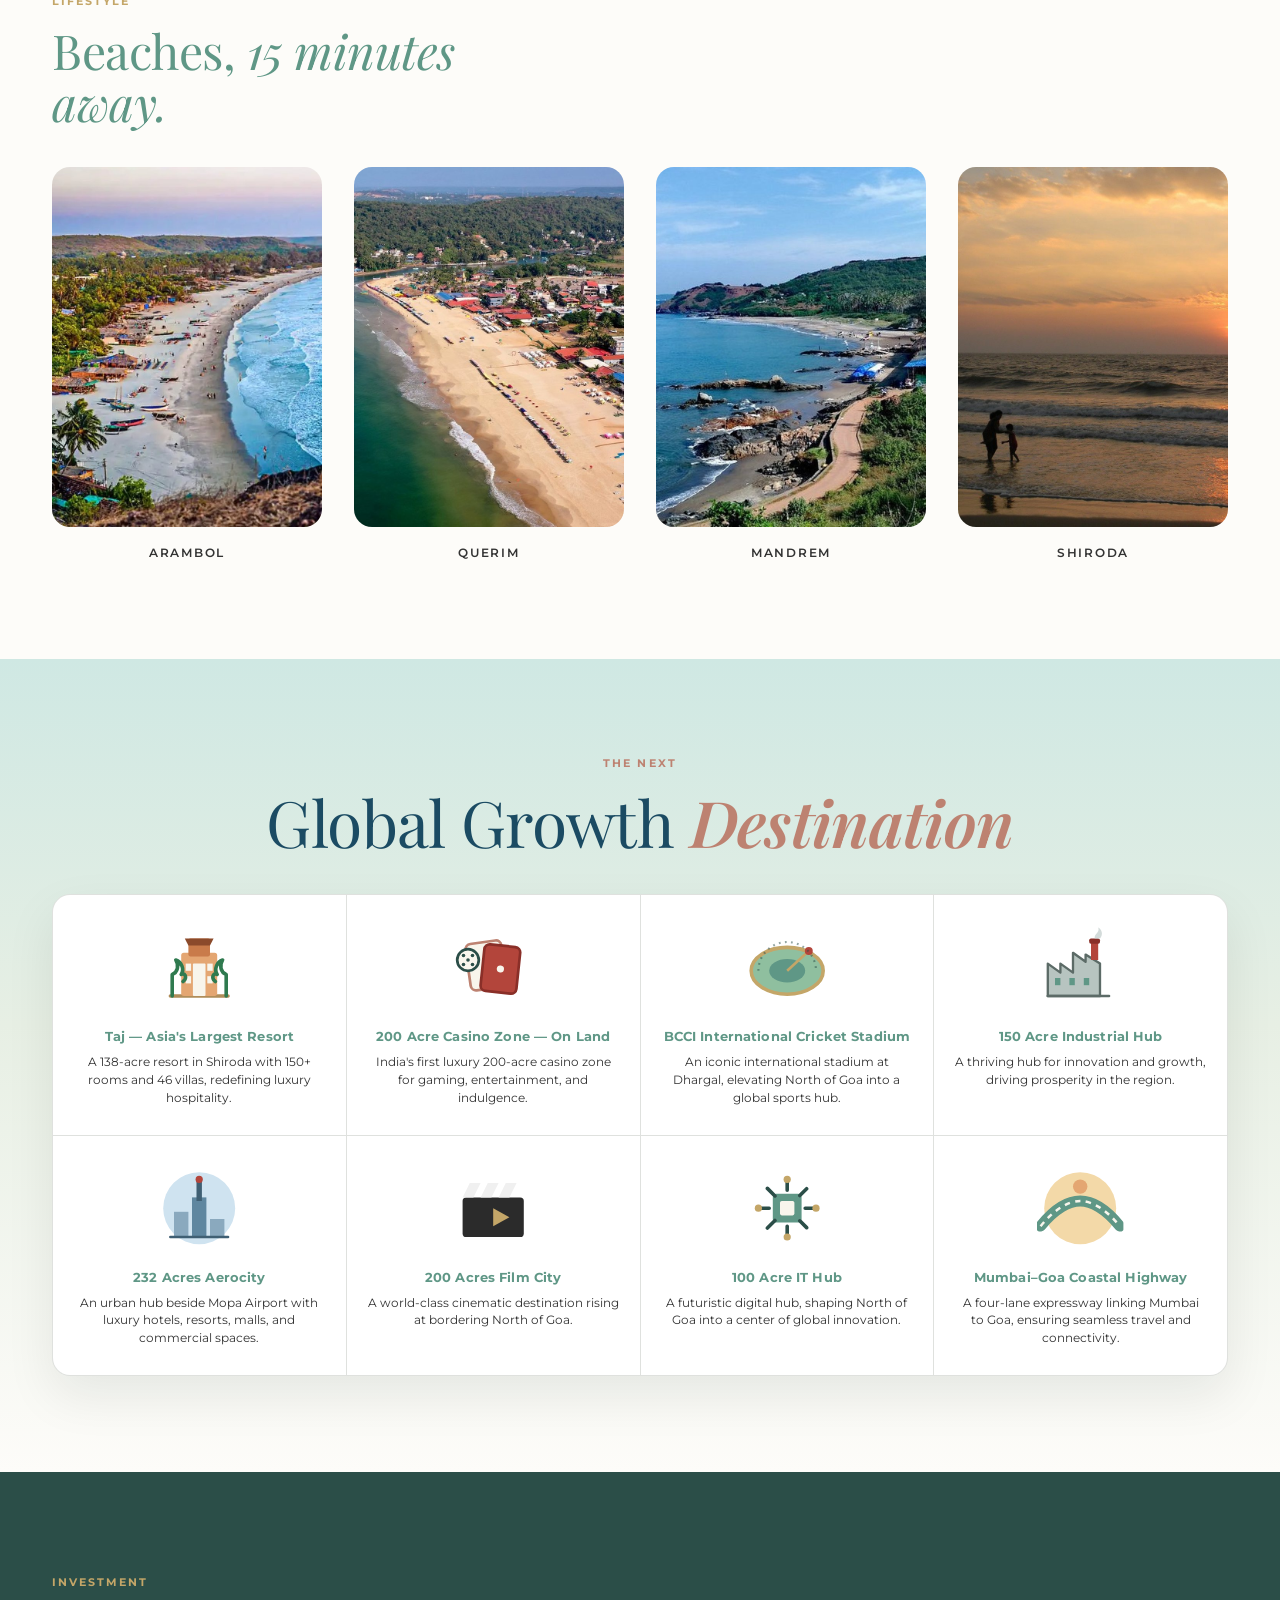
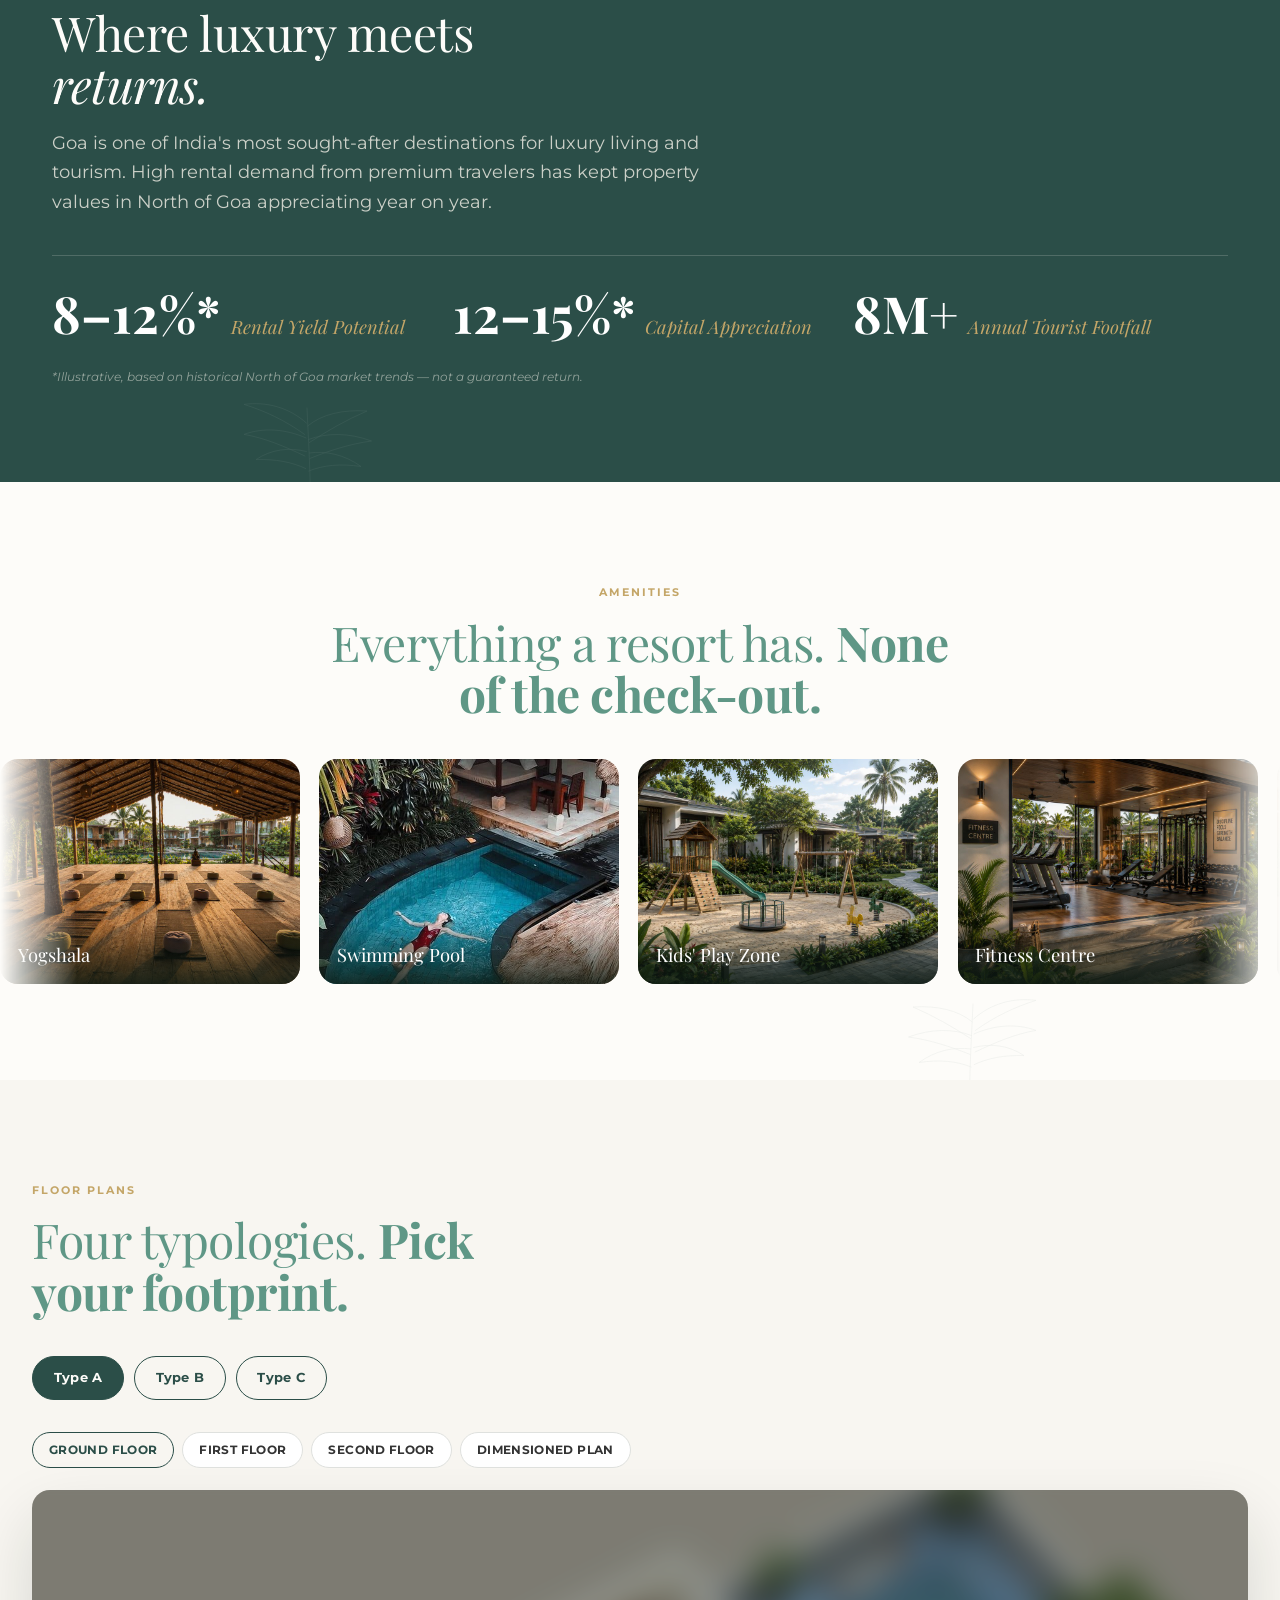
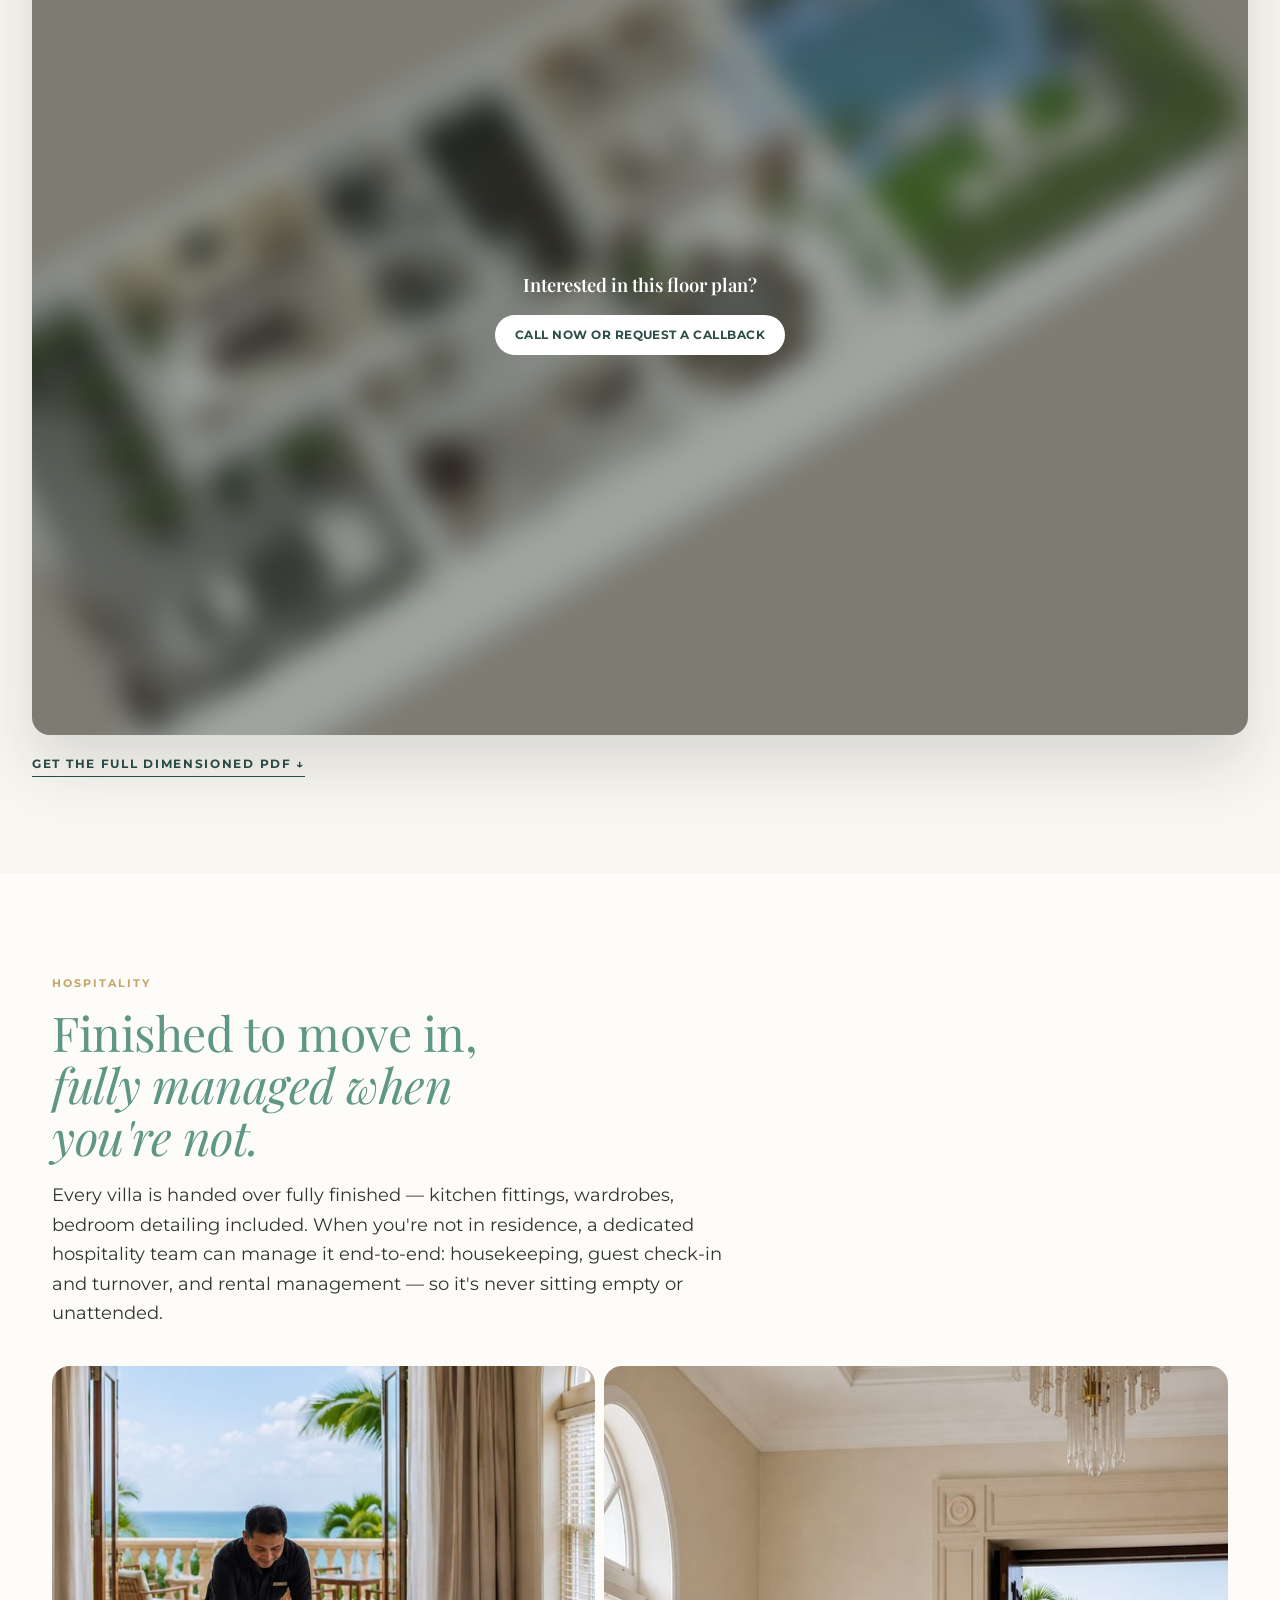
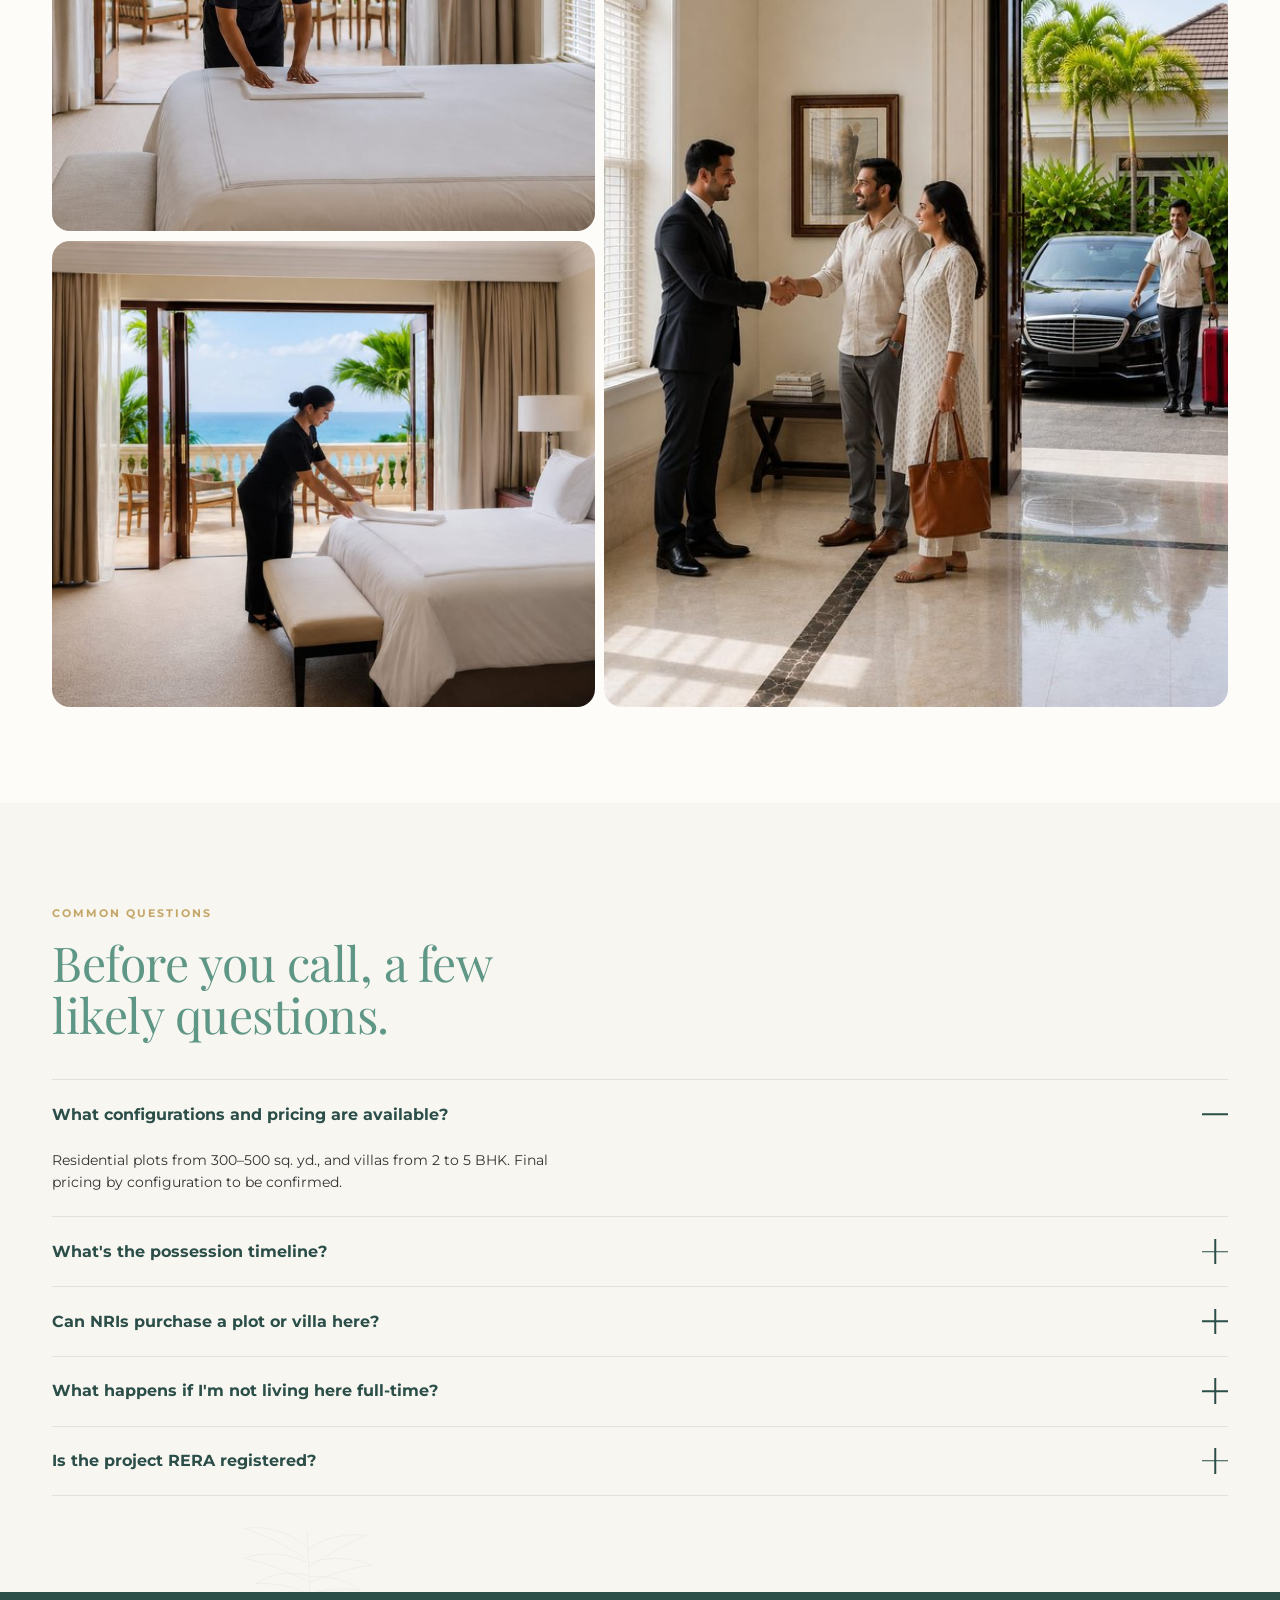
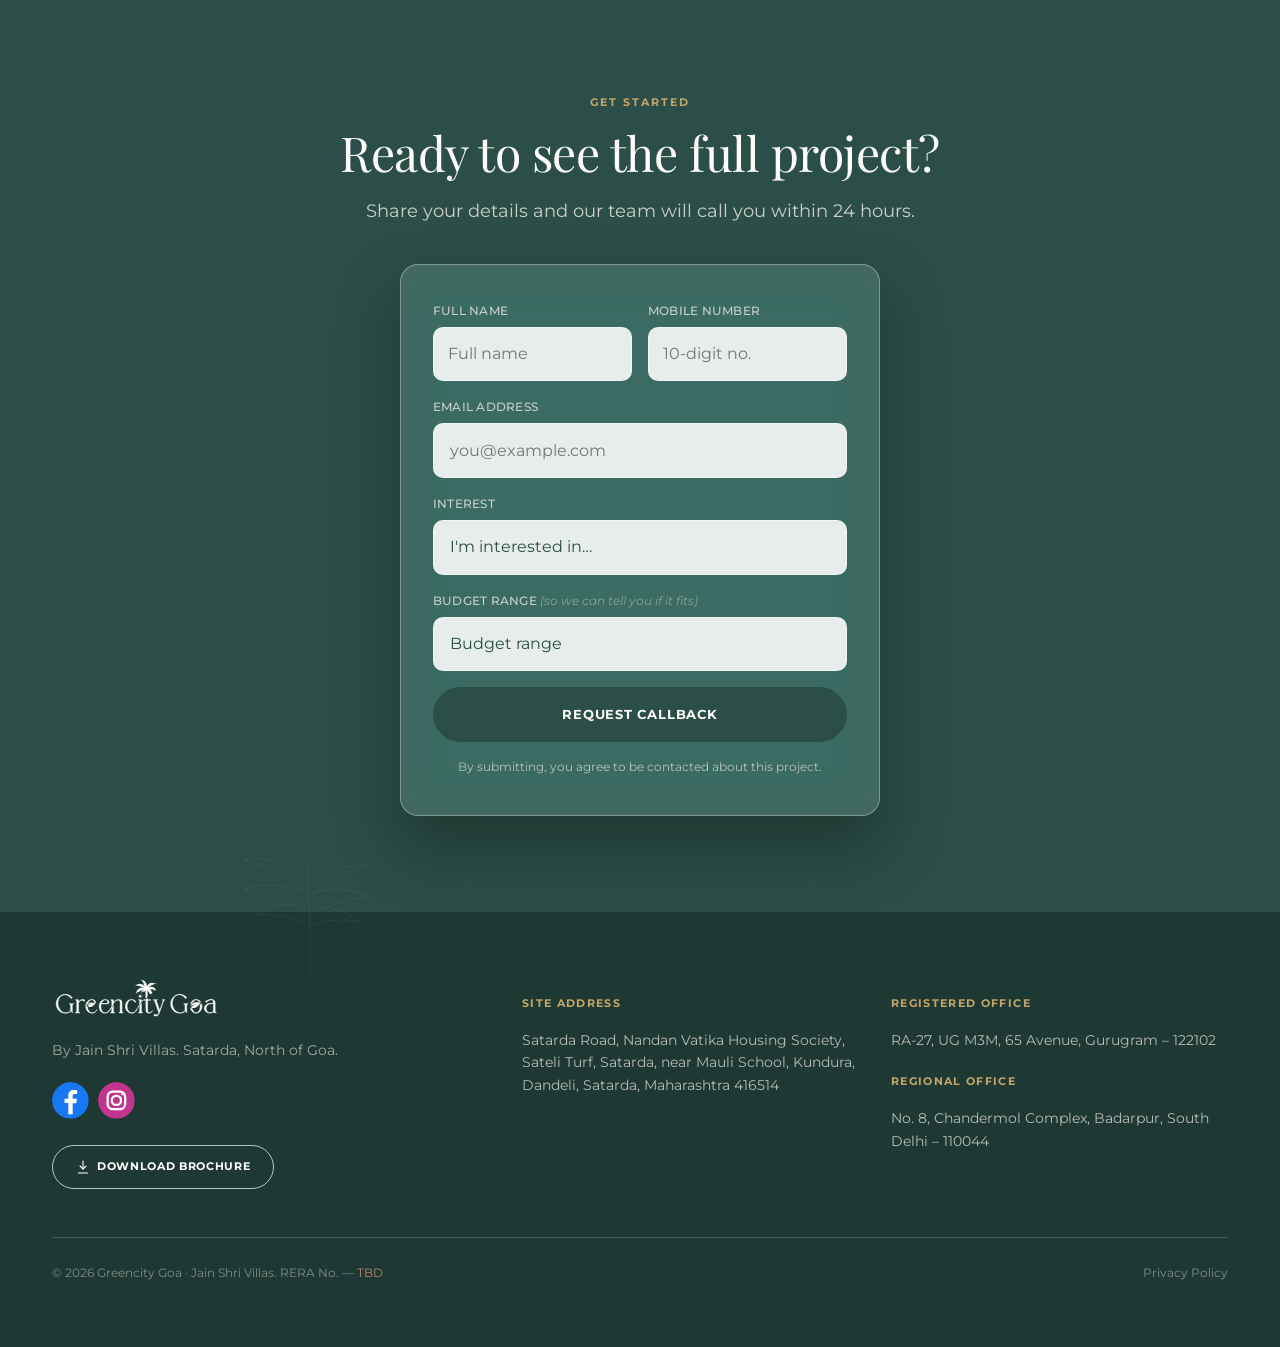
==== commit 0c5c8ef4: "Footer: real corporate addresses, real phone/WhatsApp number - Replaced the "Corporate Address" TBD " ====
--- a/index.html
+++ b/index.html
@@ -45,7 +45,7 @@
 <link rel="preconnect" href="https://fonts.gstatic.com" crossorigin>
 <link href="https://fonts.googleapis.com/css2?family=Playfair+Display:ital,wght@0,400;0,500;0,600;0,700;0,800;0,900;1,400;1,500;1,600;1,700&family=Montserrat:ital,wght@0,300;0,400;0,500;0,600;0,700;0,800;1,400;1,500&display=swap" rel="stylesheet">
 
-<link rel="stylesheet" href="assets/css/styles.css?v=40">
+<link rel="stylesheet" href="assets/css/styles.css?v=41">
 
 <!-- =========================================================================
      TRACKING — NOT YET INSTALLED. See Instruction Documents/01-brief.md, "Tracking".
@@ -937,11 +937,10 @@
       </div>
 
       <div>
-        <h5>Corporate Address</h5>
-        <!-- 🔶 NEEDS CLIENT INPUT — the registered/office address (distinct
-             from the project-site address at left). Not fabricated; ask
-             before this goes live. -->
-        <p class="footer__address footer__address--tbd">To be confirmed with the client.</p>
+        <h5>Registered Office</h5>
+        <p class="footer__address">RA-27, UG M3M, 65 Avenue, Gurugram – 122102</p>
+        <h5 class="footer__h5--spaced">Regional Office</h5>
+        <p class="footer__address">No. 8, Chandermol Complex, Badarpur, South Delhi – 110044</p>
       </div>
     </div>
 
@@ -995,15 +994,13 @@
 <!-- =========================================================================
      FLOATING WHATSAPP + STICKY MOBILE BAR
      ========================================================================= -->
-<!-- TODO: replace with the real WhatsApp Business number once confirmed (01-brief.md). -->
-<a class="whatsapp-float" href="https://wa.me/910000000000?text=Hi%2C%20I%27m%20interested%20in%20Greencity%20Goa" target="_blank" rel="noopener" aria-label="Chat on WhatsApp" data-track="whatsapp_click">
+<a class="whatsapp-float" href="https://wa.me/919971436918?text=Hi%2C%20I%27m%20interested%20in%20Greencity%20Goa" target="_blank" rel="noopener" aria-label="Chat on WhatsApp" data-track="whatsapp_click">
   <svg class="icon"><use href="#i-whatsapp"/></svg>
 </a>
 
 <div class="mobile-bar-spacer"></div>
 <nav class="sticky-bar" aria-label="Quick contact">
-  <!-- TODO: replace with the real phone number once confirmed. -->
-  <a class="call" href="tel:+910000000000">
+  <a class="call" href="tel:+919971436918">
     <svg class="icon"><use href="#i-phone"/></svg> Call Now
   </a>
   <a class="cb" href="#hero-form" data-scroll-cta>
--- a/assets/css/styles.css
+++ b/assets/css/styles.css
@@ -1429,6 +1429,10 @@
 }
 .footer__address{ font-size: var(--text-base); line-height: 1.6; color: rgba(248,245,236,0.7); }
 .footer__address--tbd{ color: var(--terracotta); font-style: italic; }
+/* Second heading in a column stacking two addresses (Registered + Regional
+   Office) under one grid column — gives it room to breathe from the
+   address above instead of the default 1rem heading margin. */
+.footer__h5--spaced{ margin-top: 1.4rem; }
 .footer__bottom{
   margin-top: 3rem;
   padding-top: 1.6rem;
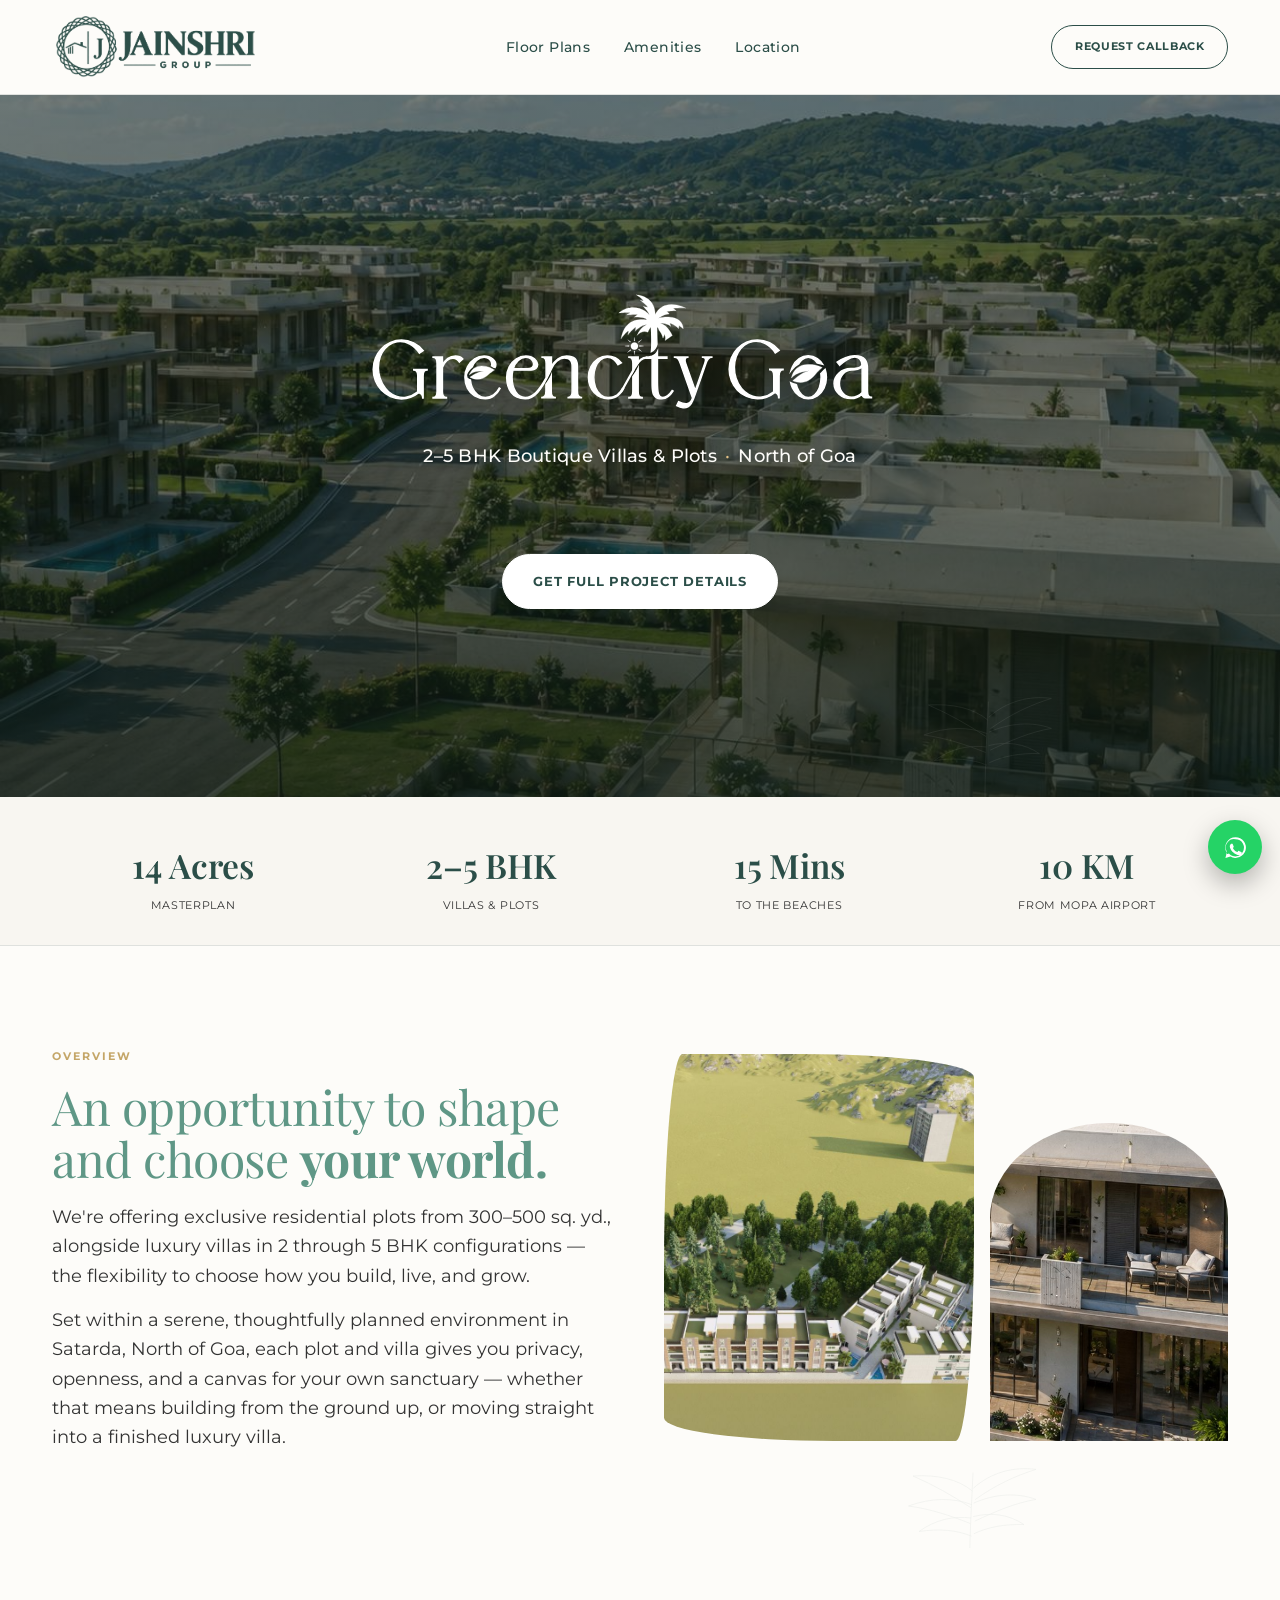
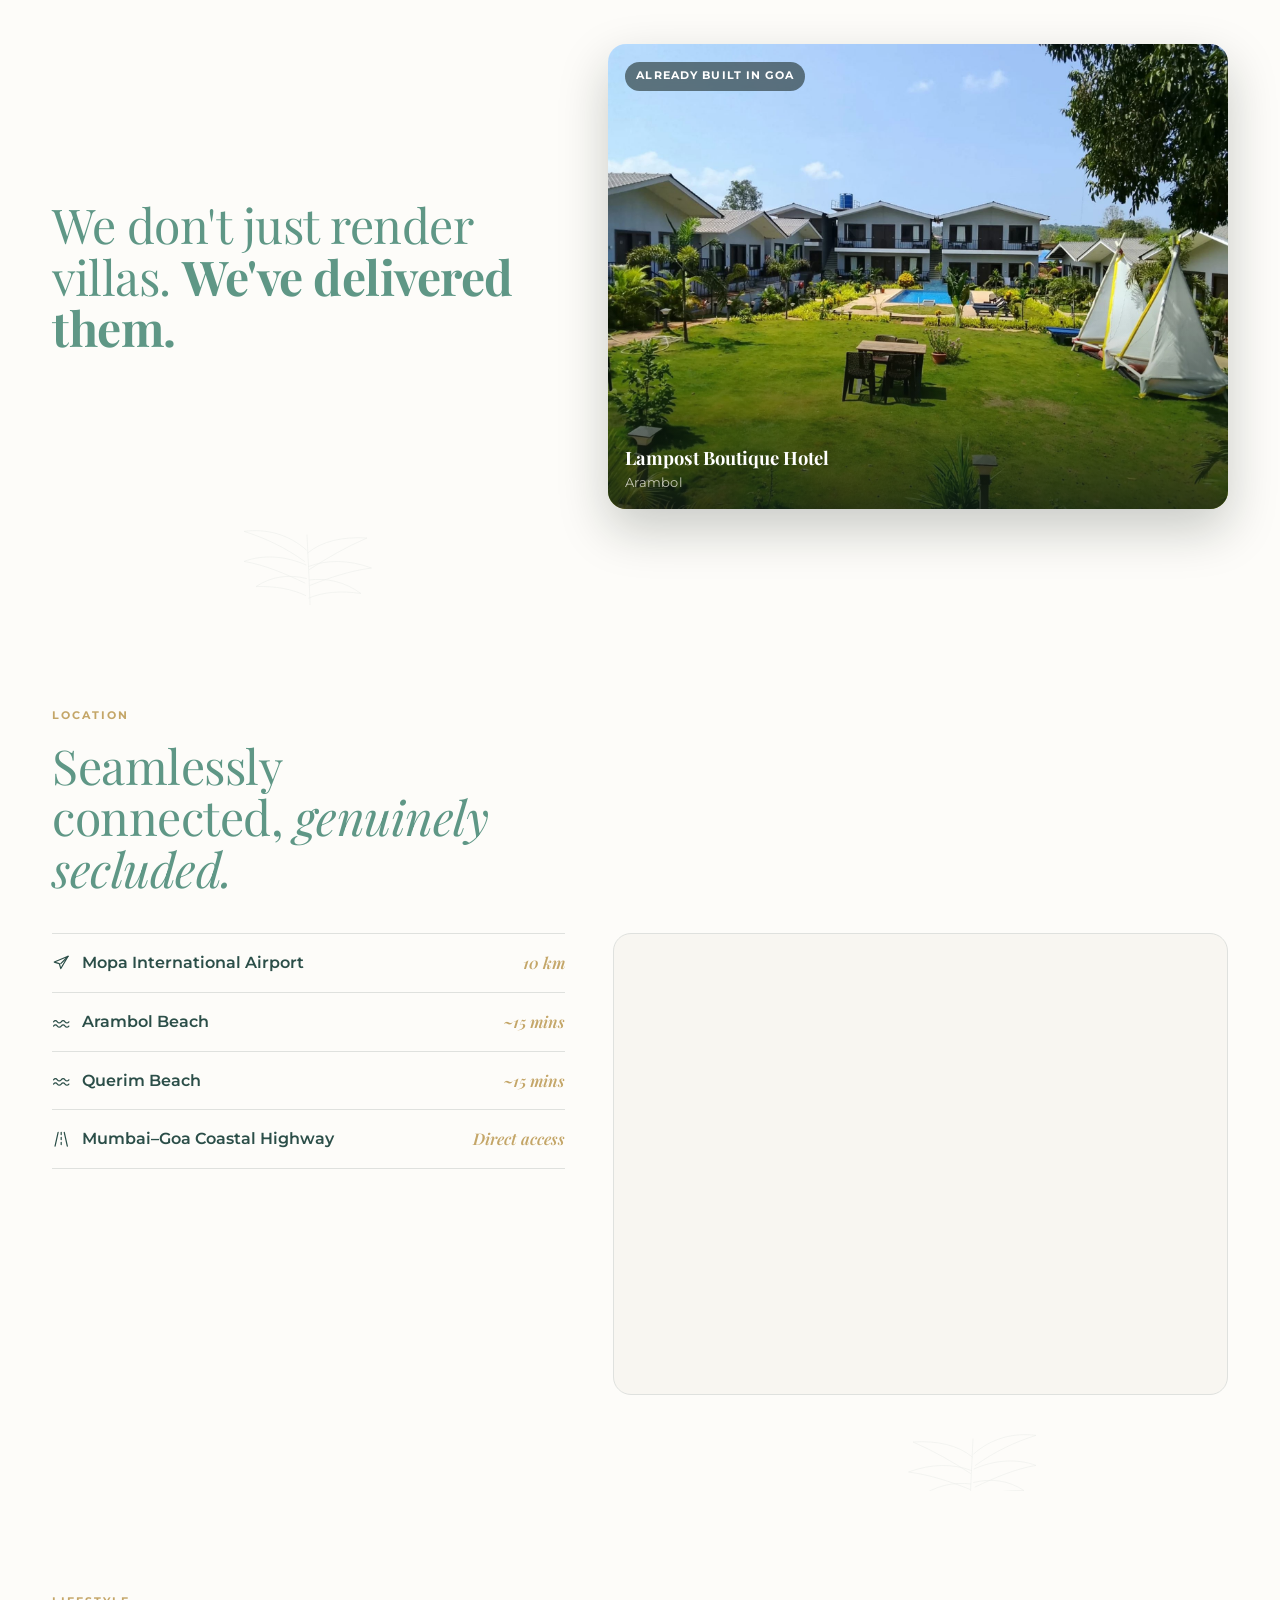
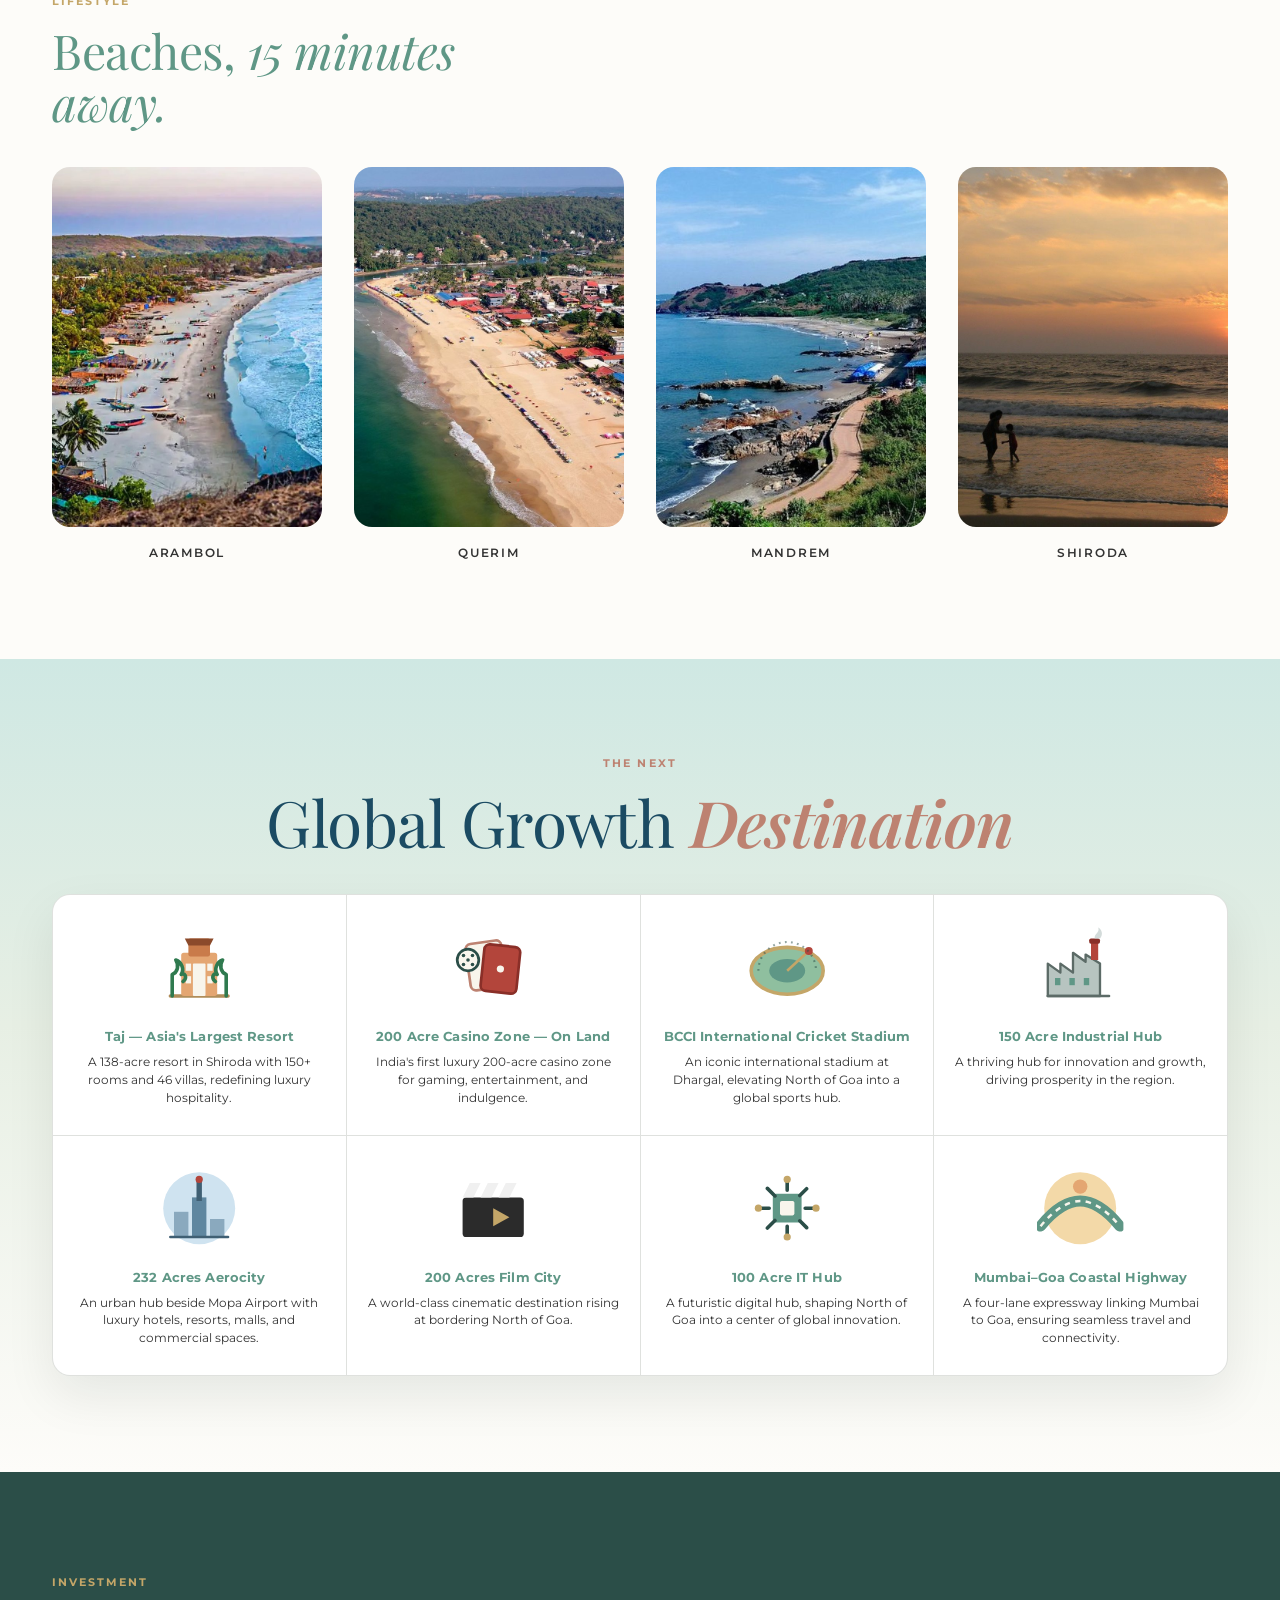
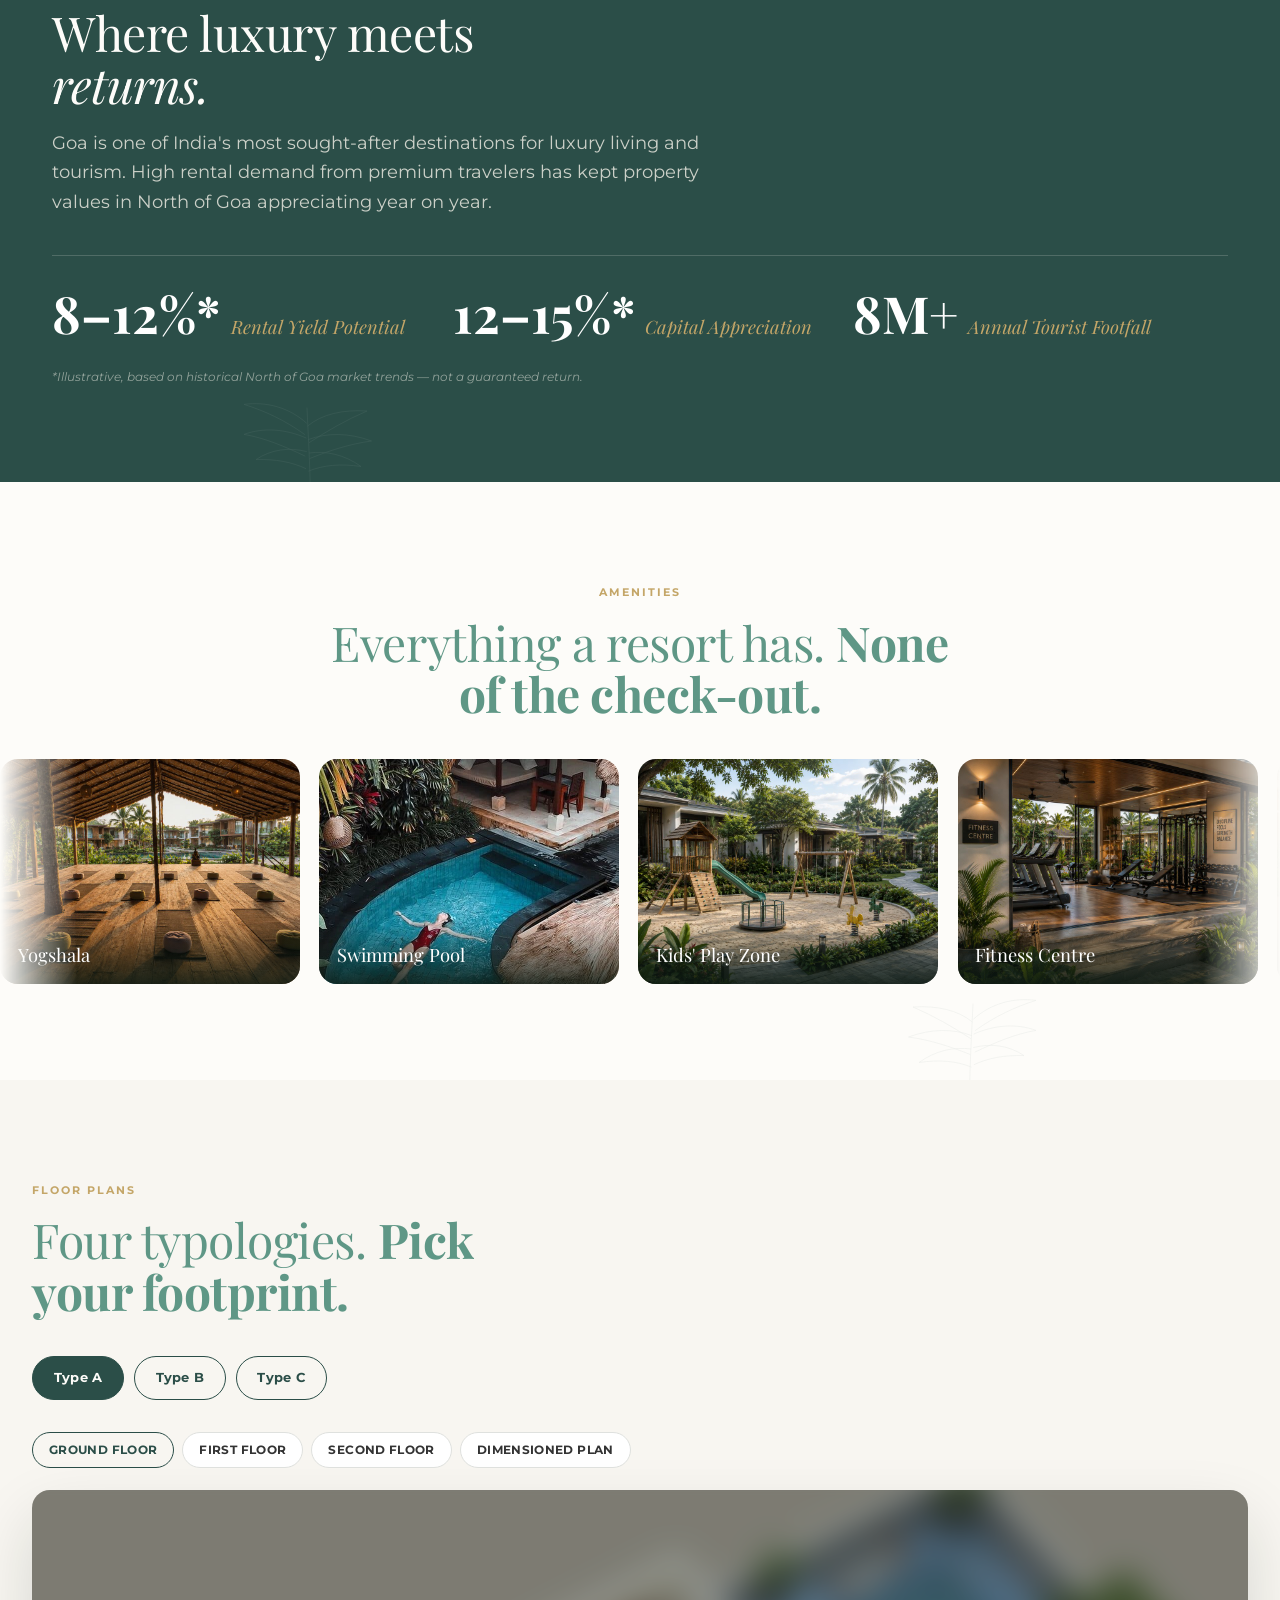
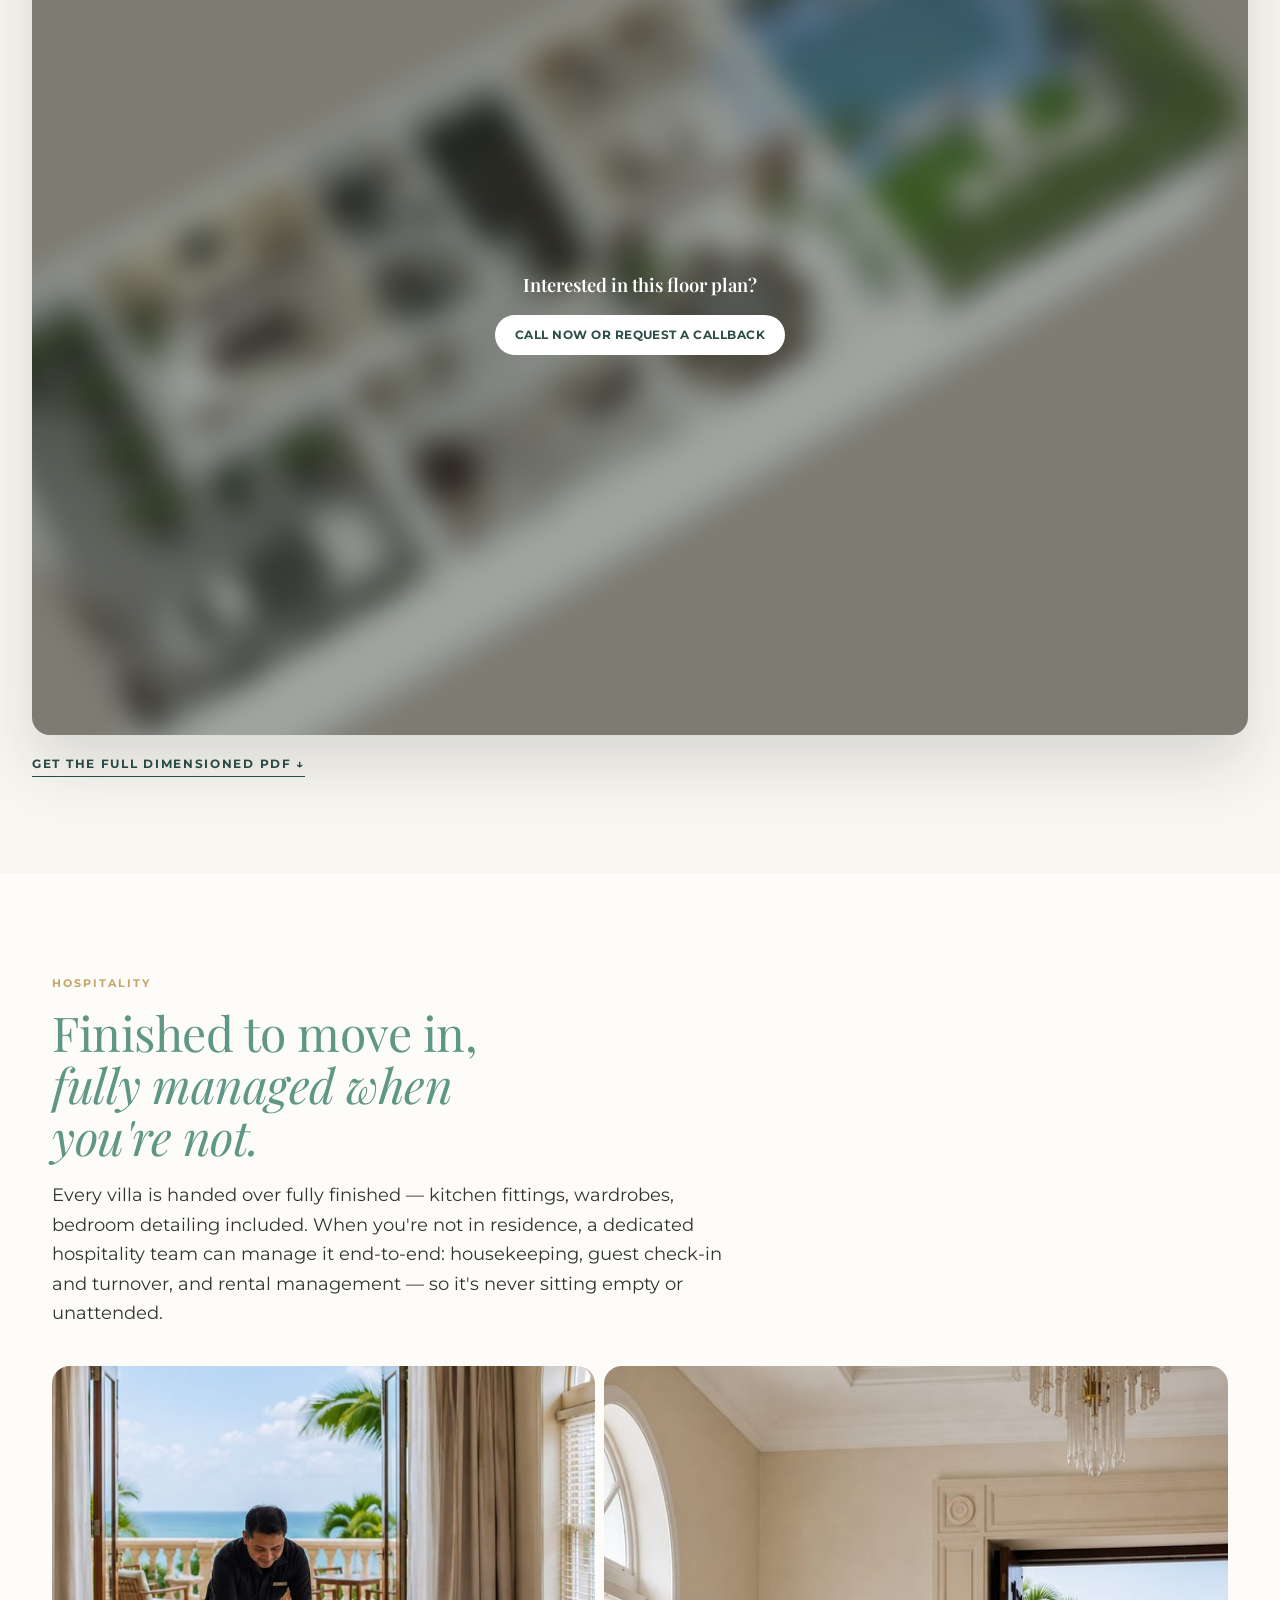
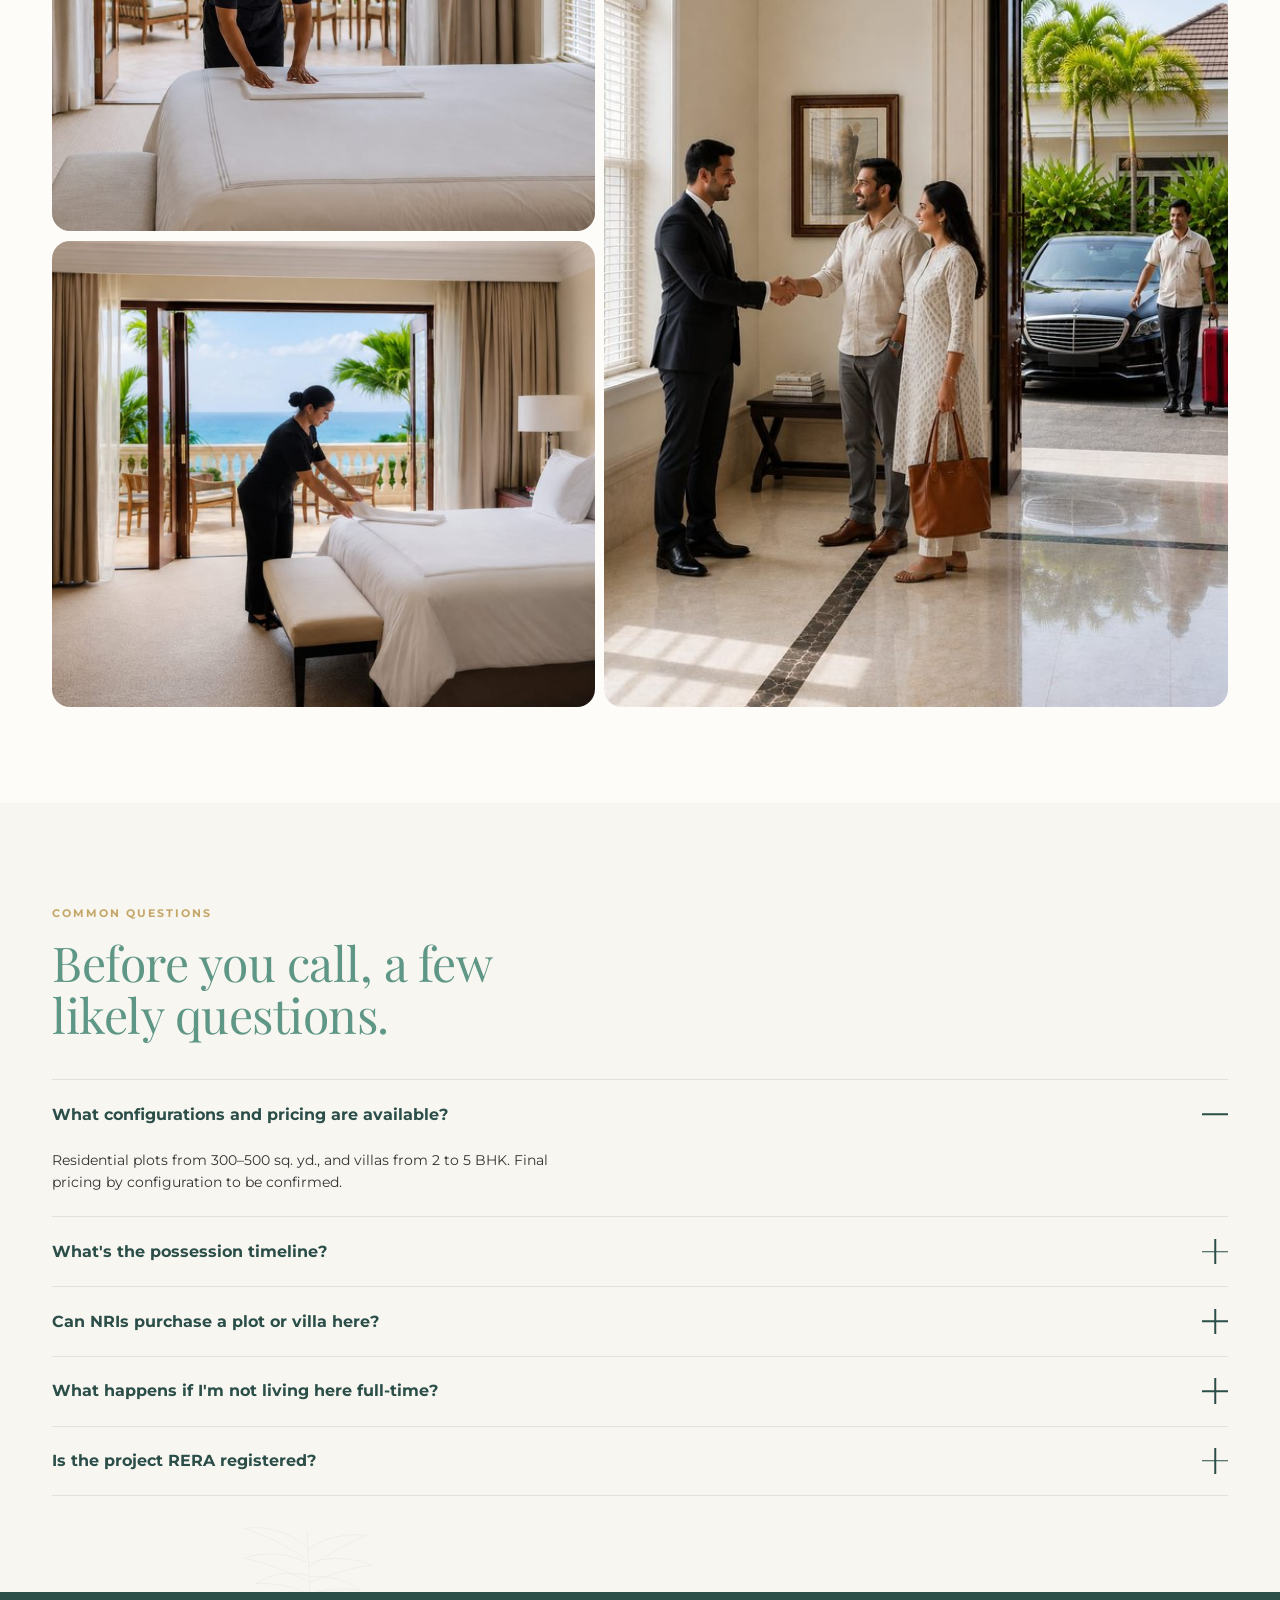
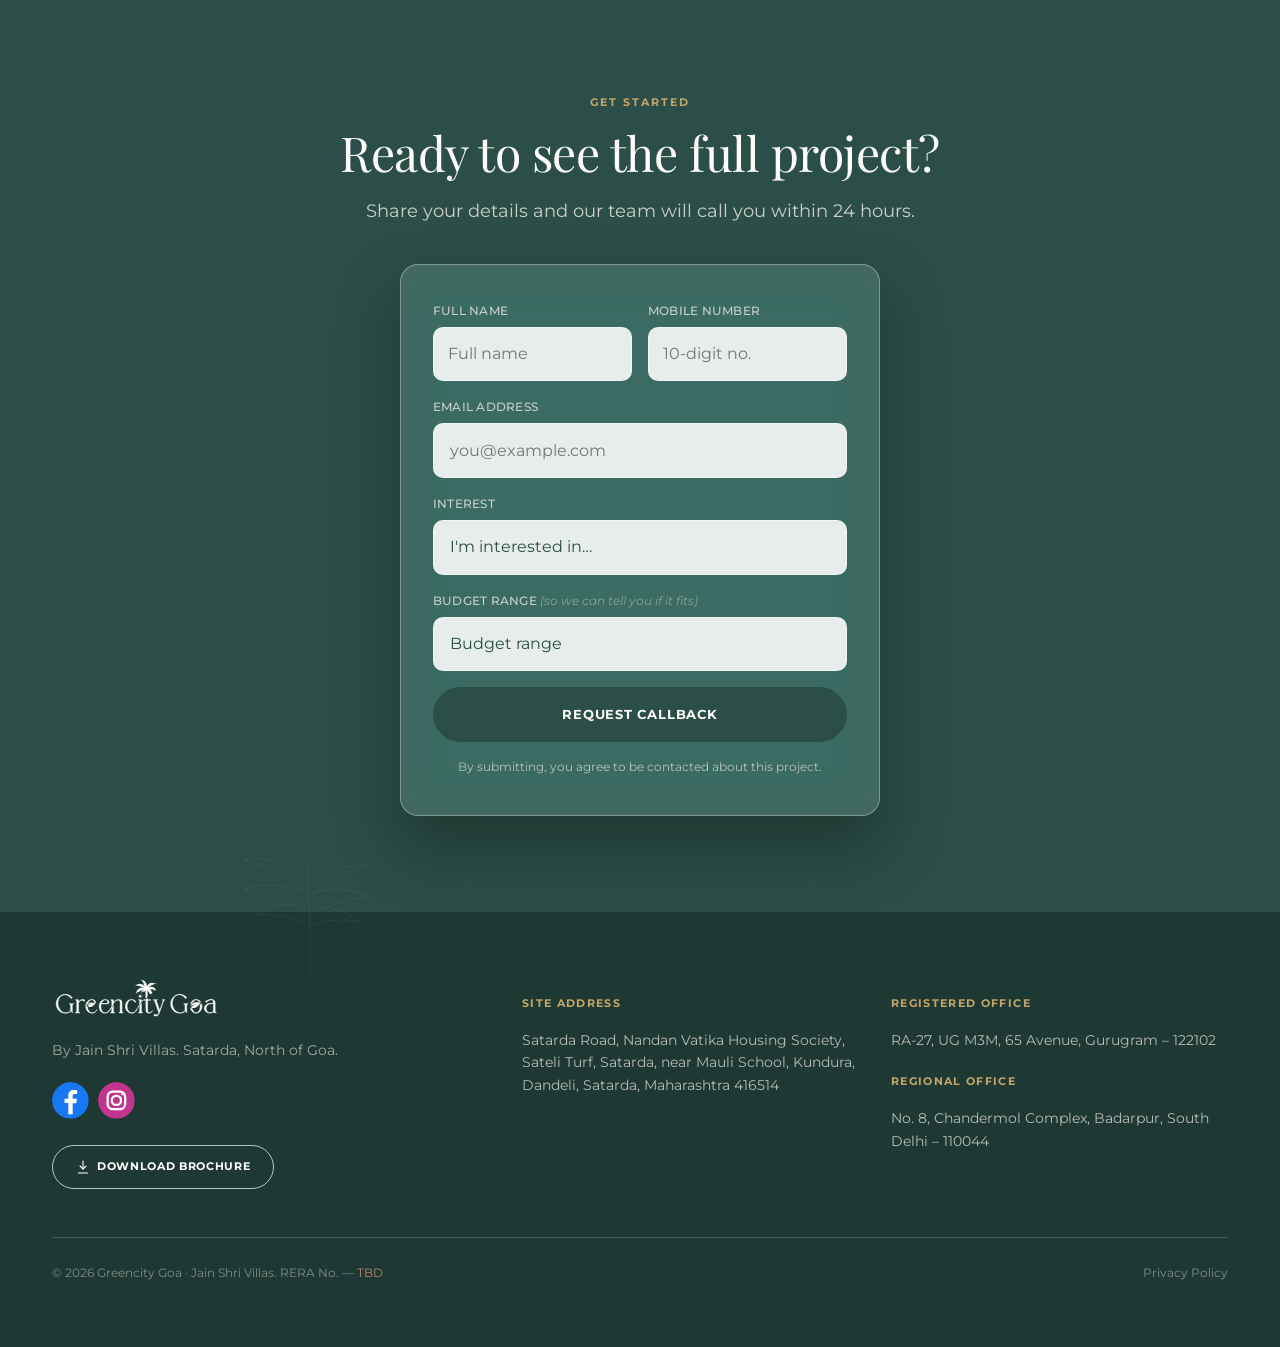
==== commit 407b0ac4: "Perf: compress hero image, unblock Google Fonts, trim unused weights Prompted by a Lighthouse mobile" ====
--- a/index.html
+++ b/index.html
@@ -43,7 +43,15 @@
      and needs no substitution — used here exactly. -->
 <link rel="preconnect" href="https://fonts.googleapis.com">
 <link rel="preconnect" href="https://fonts.gstatic.com" crossorigin>
-<link href="https://fonts.googleapis.com/css2?family=Playfair+Display:ital,wght@0,400;0,500;0,600;0,700;0,800;0,900;1,400;1,500;1,600;1,700&family=Montserrat:ital,wght@0,300;0,400;0,500;0,600;0,700;0,800;1,400;1,500&display=swap" rel="stylesheet">
+<!-- Weight list trimmed to what's actually used (grep-verified against every
+     font-weight in styles.css: only 400/500/600/700, no 300/800/900 anywhere)
+     — was pulling 18 font files, now 16, still covers every weight/italic
+     combo in use. Loaded non-render-blocking (media=print swapped to all on
+     load) since a lighthouse mobile audit flagged the font <link> as a
+     render-blocking request; noscript fallback covers JS-disabled visitors. -->
+<link rel="preload" as="style" href="https://fonts.googleapis.com/css2?family=Playfair+Display:ital,wght@0,400;0,500;0,600;0,700;1,400;1,500;1,600;1,700&family=Montserrat:ital,wght@0,400;0,500;0,600;0,700;1,400;1,500&display=swap">
+<link href="https://fonts.googleapis.com/css2?family=Playfair+Display:ital,wght@0,400;0,500;0,600;0,700;1,400;1,500;1,600;1,700&family=Montserrat:ital,wght@0,400;0,500;0,600;0,700;1,400;1,500&display=swap" rel="stylesheet" media="print" onload="this.media='all'; this.onload=null;">
+<noscript><link href="https://fonts.googleapis.com/css2?family=Playfair+Display:ital,wght@0,400;0,500;0,600;0,700;1,400;1,500;1,600;1,700&family=Montserrat:ital,wght@0,400;0,500;0,600;0,700;1,400;1,500&display=swap" rel="stylesheet"></noscript>
 
 <link rel="stylesheet" href="assets/css/styles.css?v=41">
 
@@ -335,7 +343,7 @@
      ========================================================================= -->
 <section class="hero">
   <div class="hero__bg" aria-hidden="true">
-    <img src="assets/img/renders/aerial-3.jpg?v=1" alt="" loading="eager">
+    <img src="assets/img/renders/aerial-3.jpg?v=2" alt="" loading="eager" fetchpriority="high">
   </div>
   <div class="wrap hero__layout">
     <img src="assets/img/logo/greencity-goa-horizontal.svg?v=1" alt="Greencity Goa" class="hero__brand-mark">
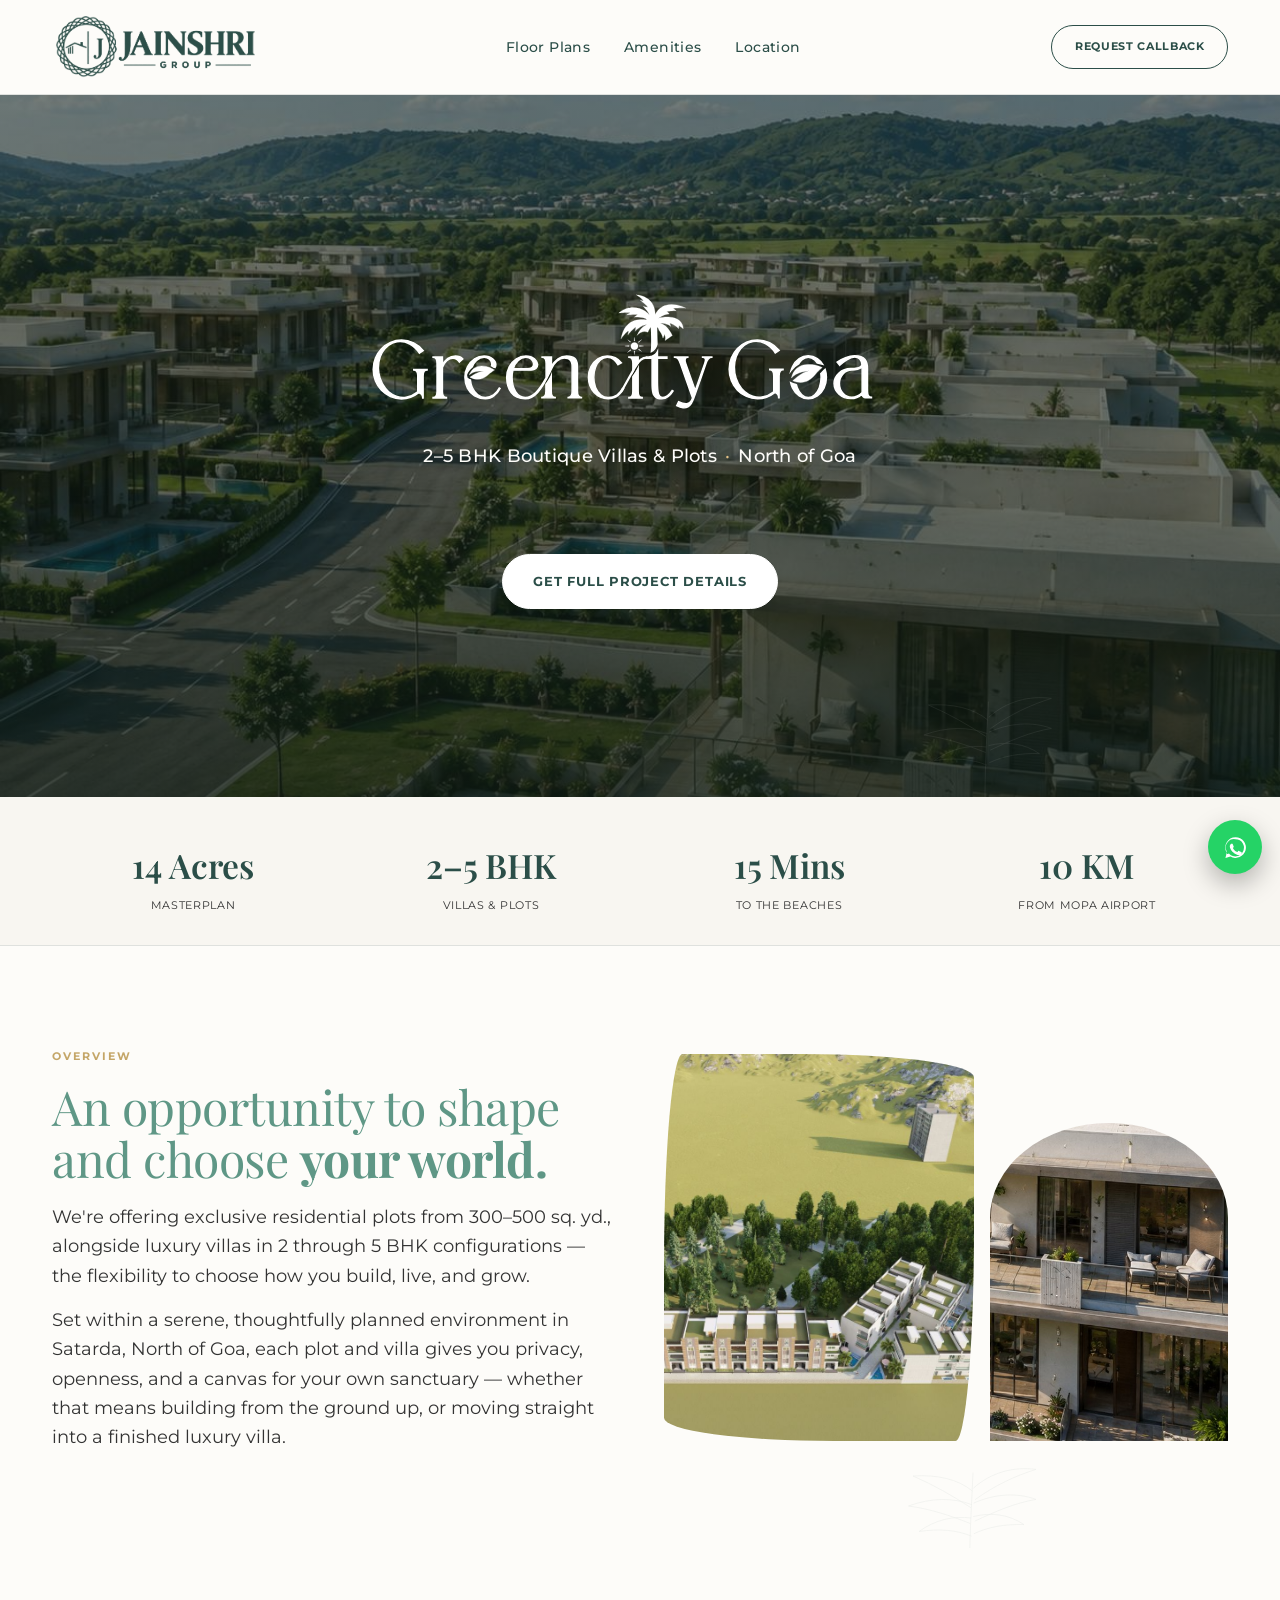
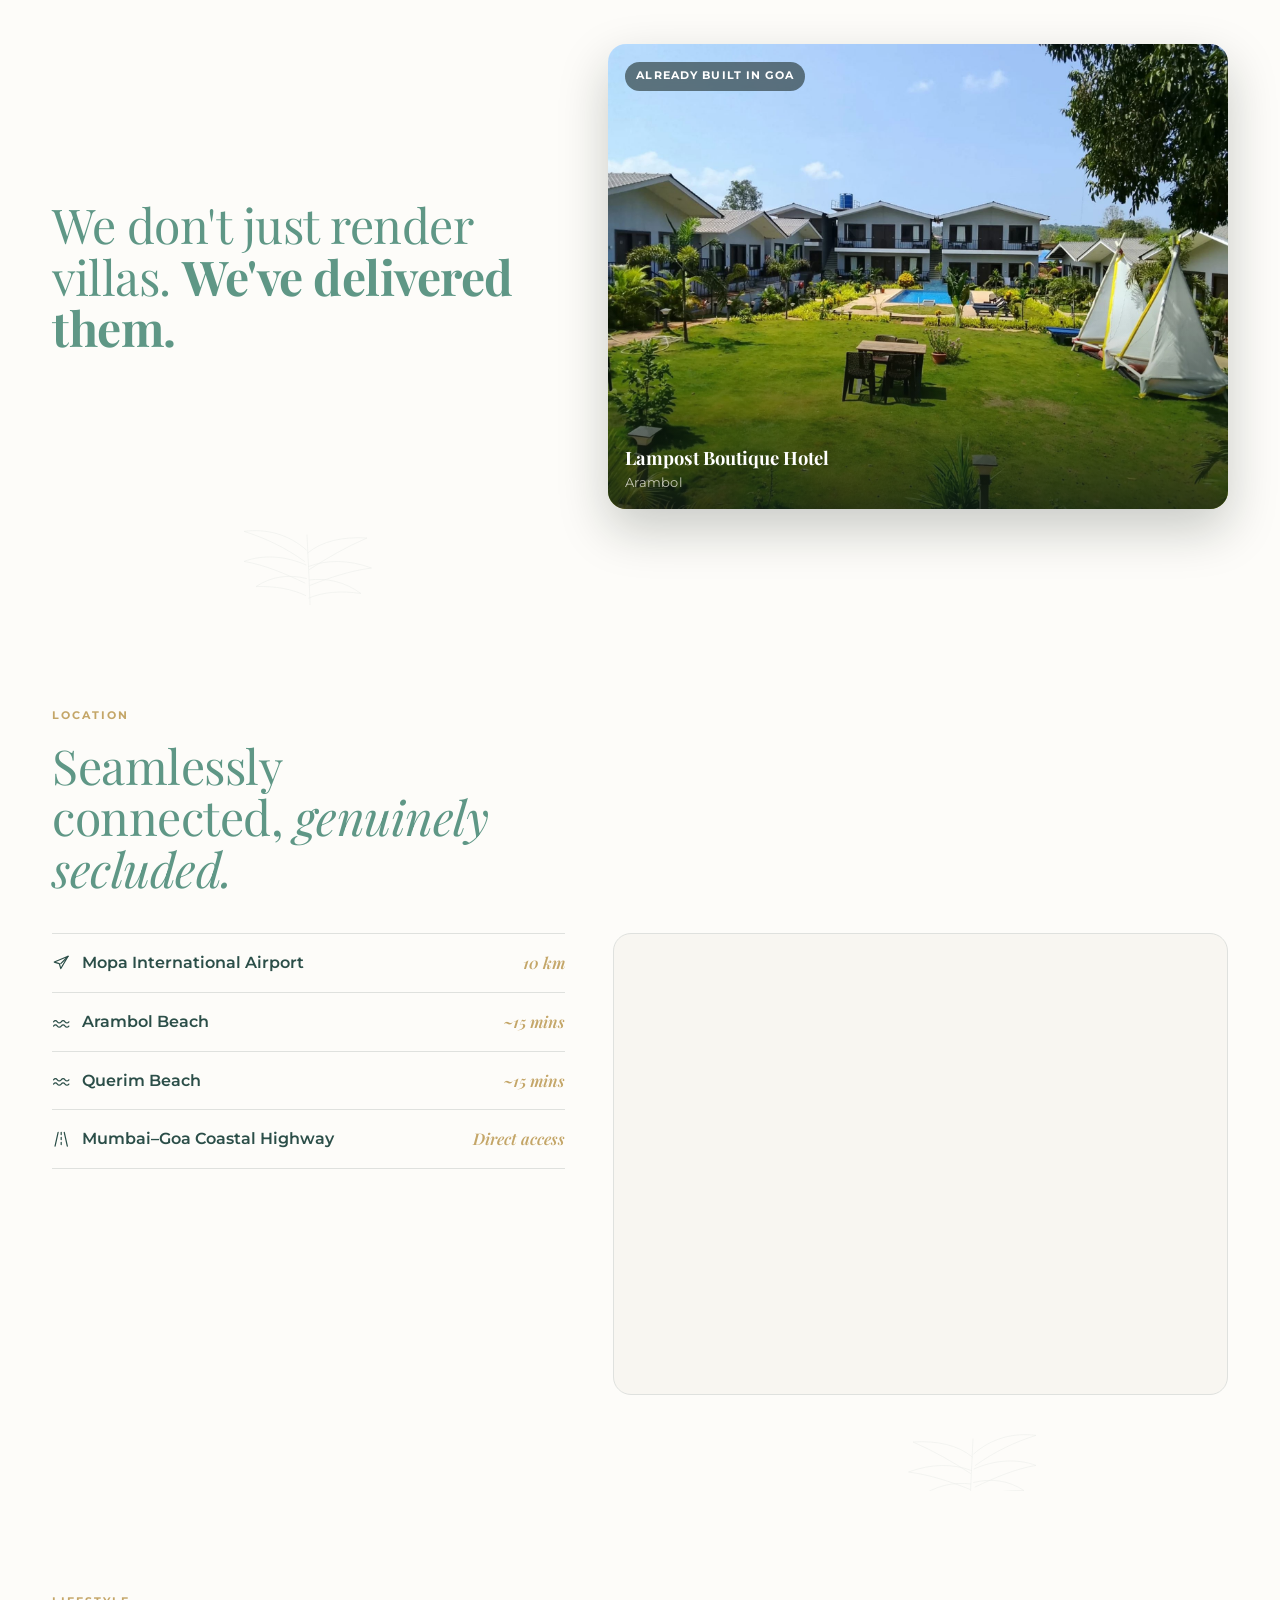
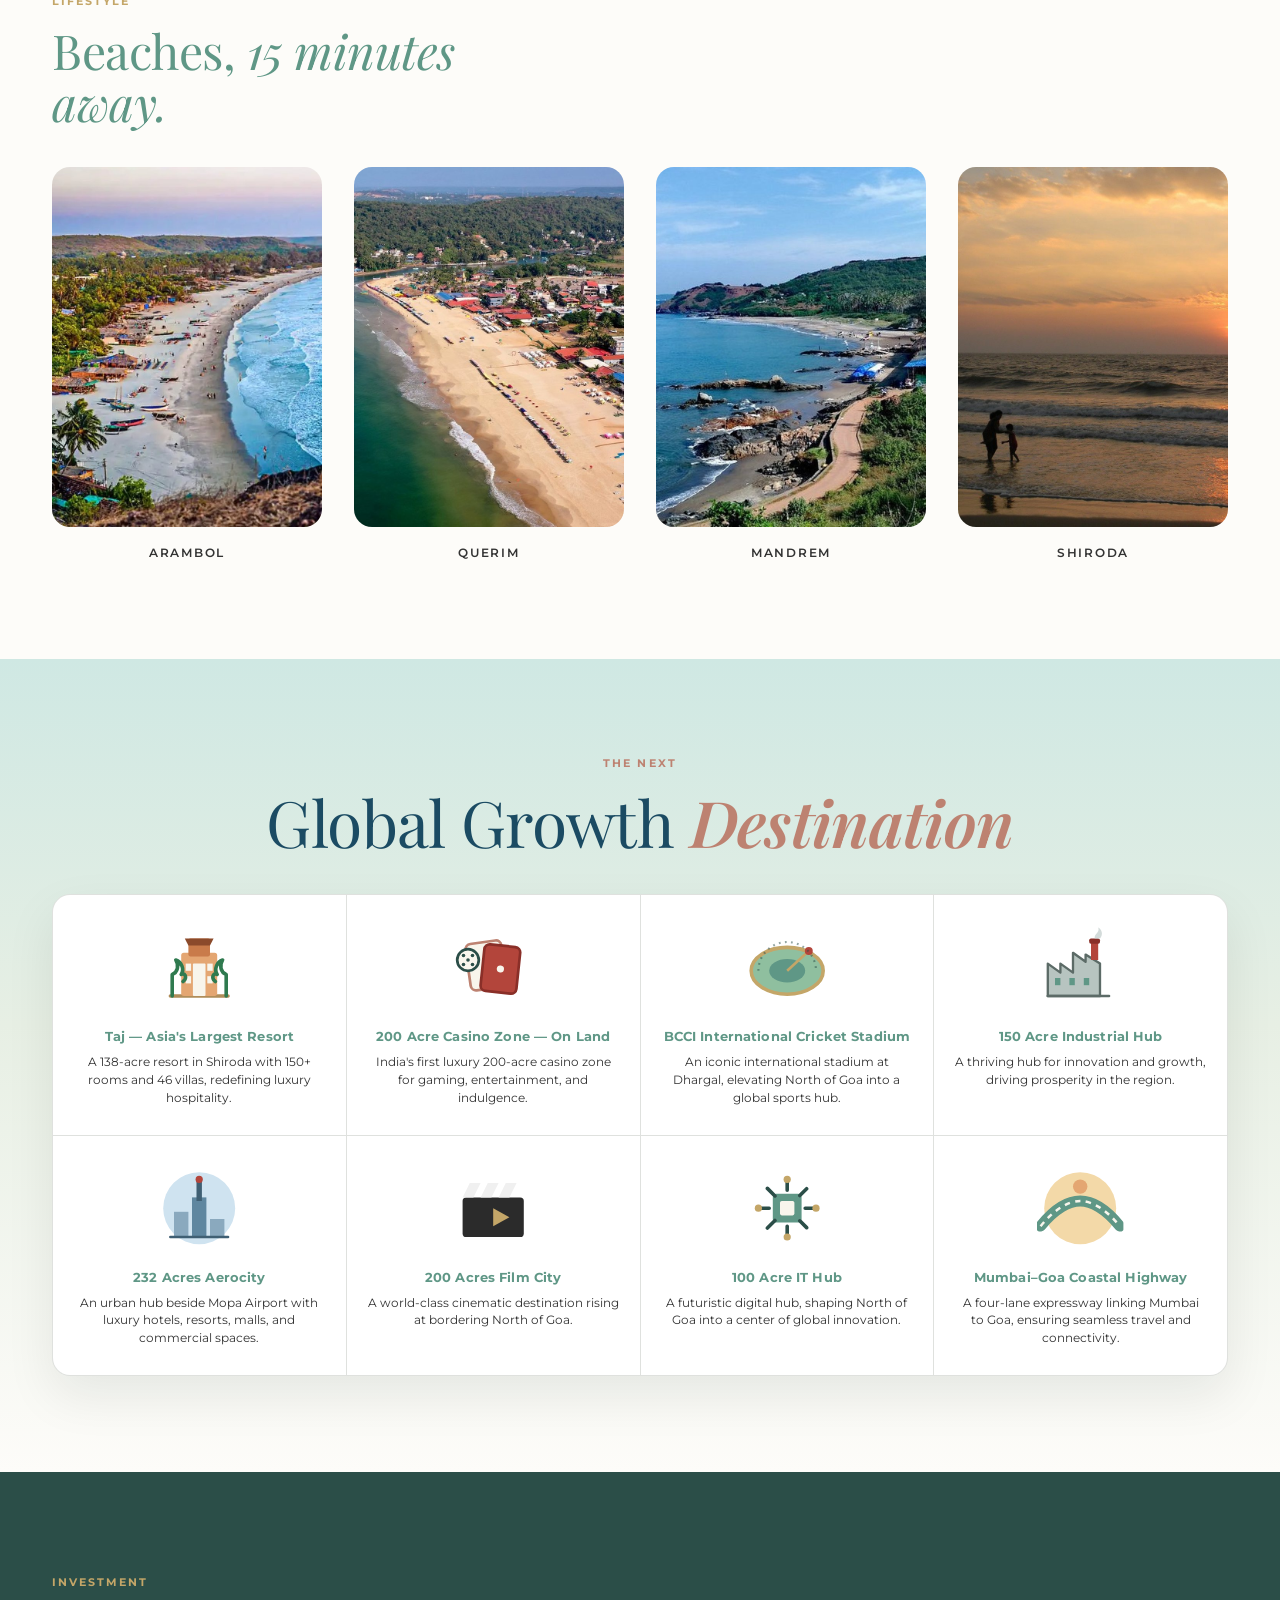
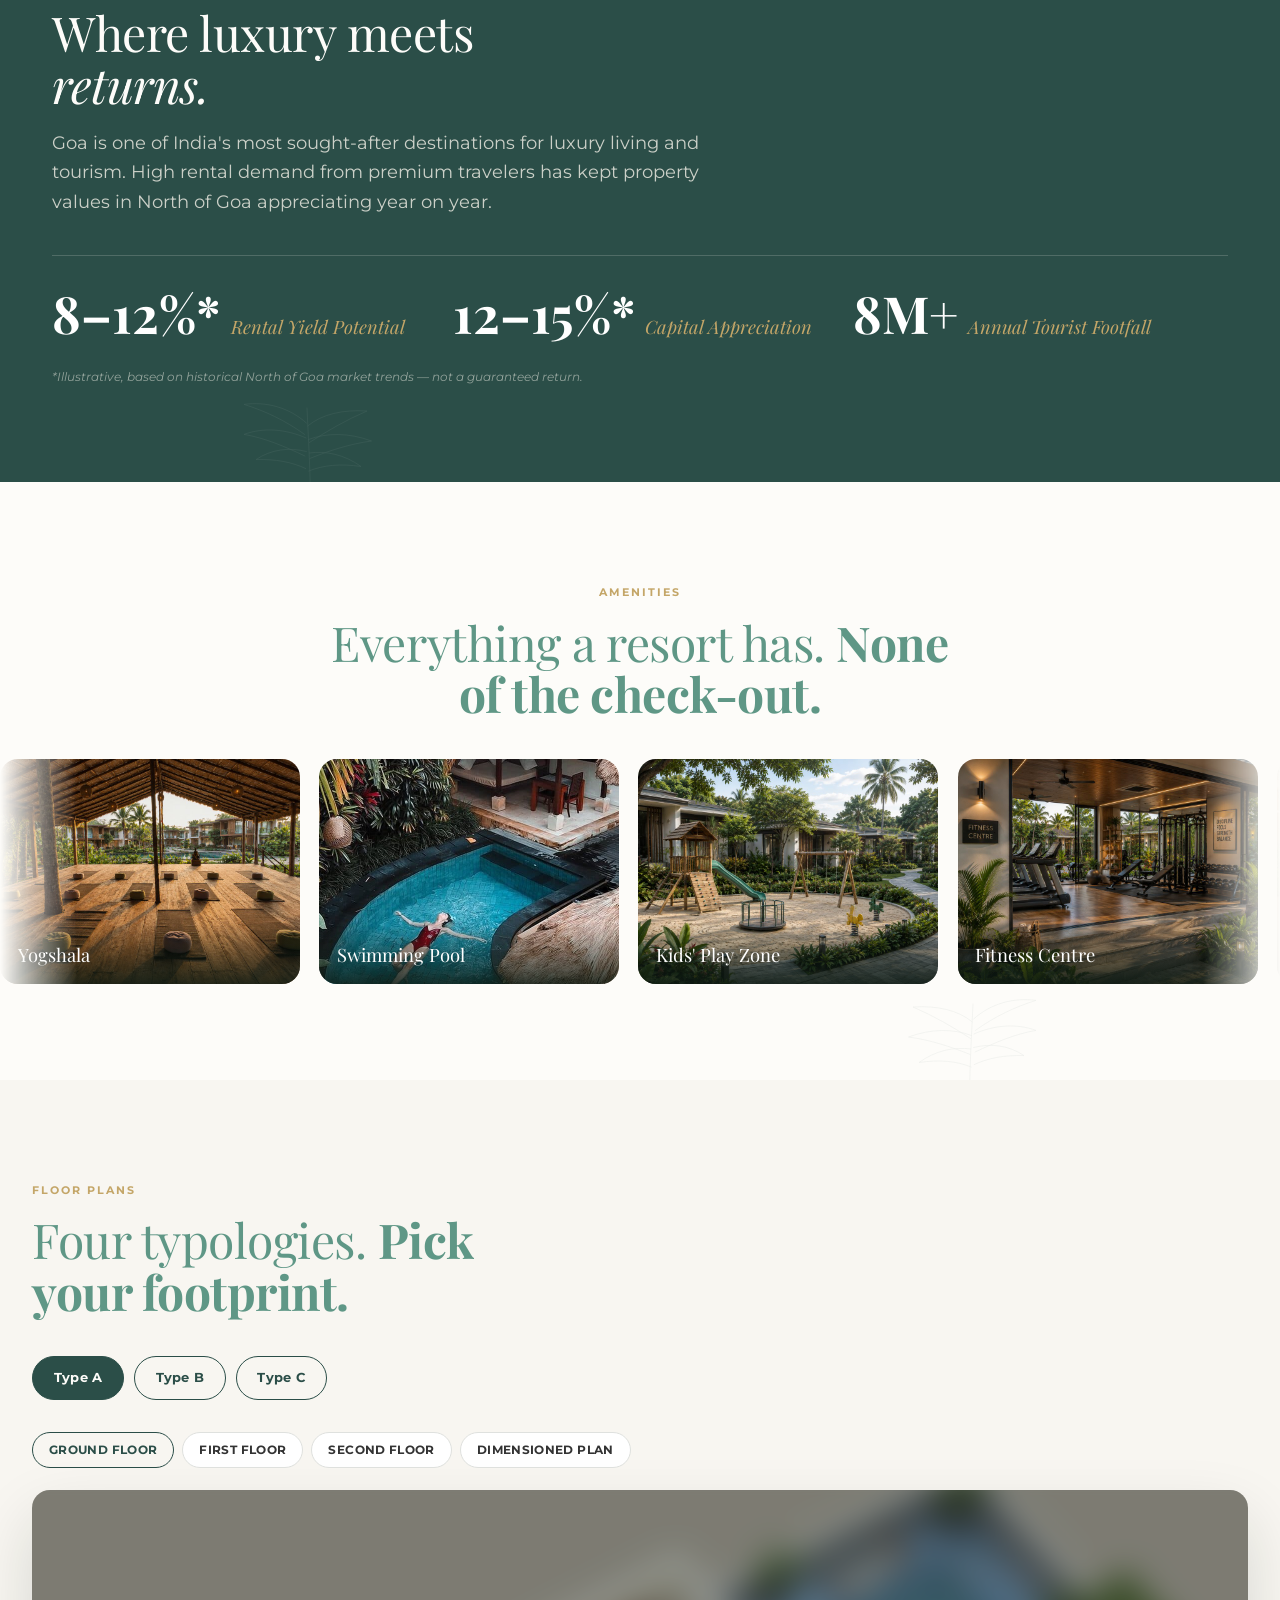
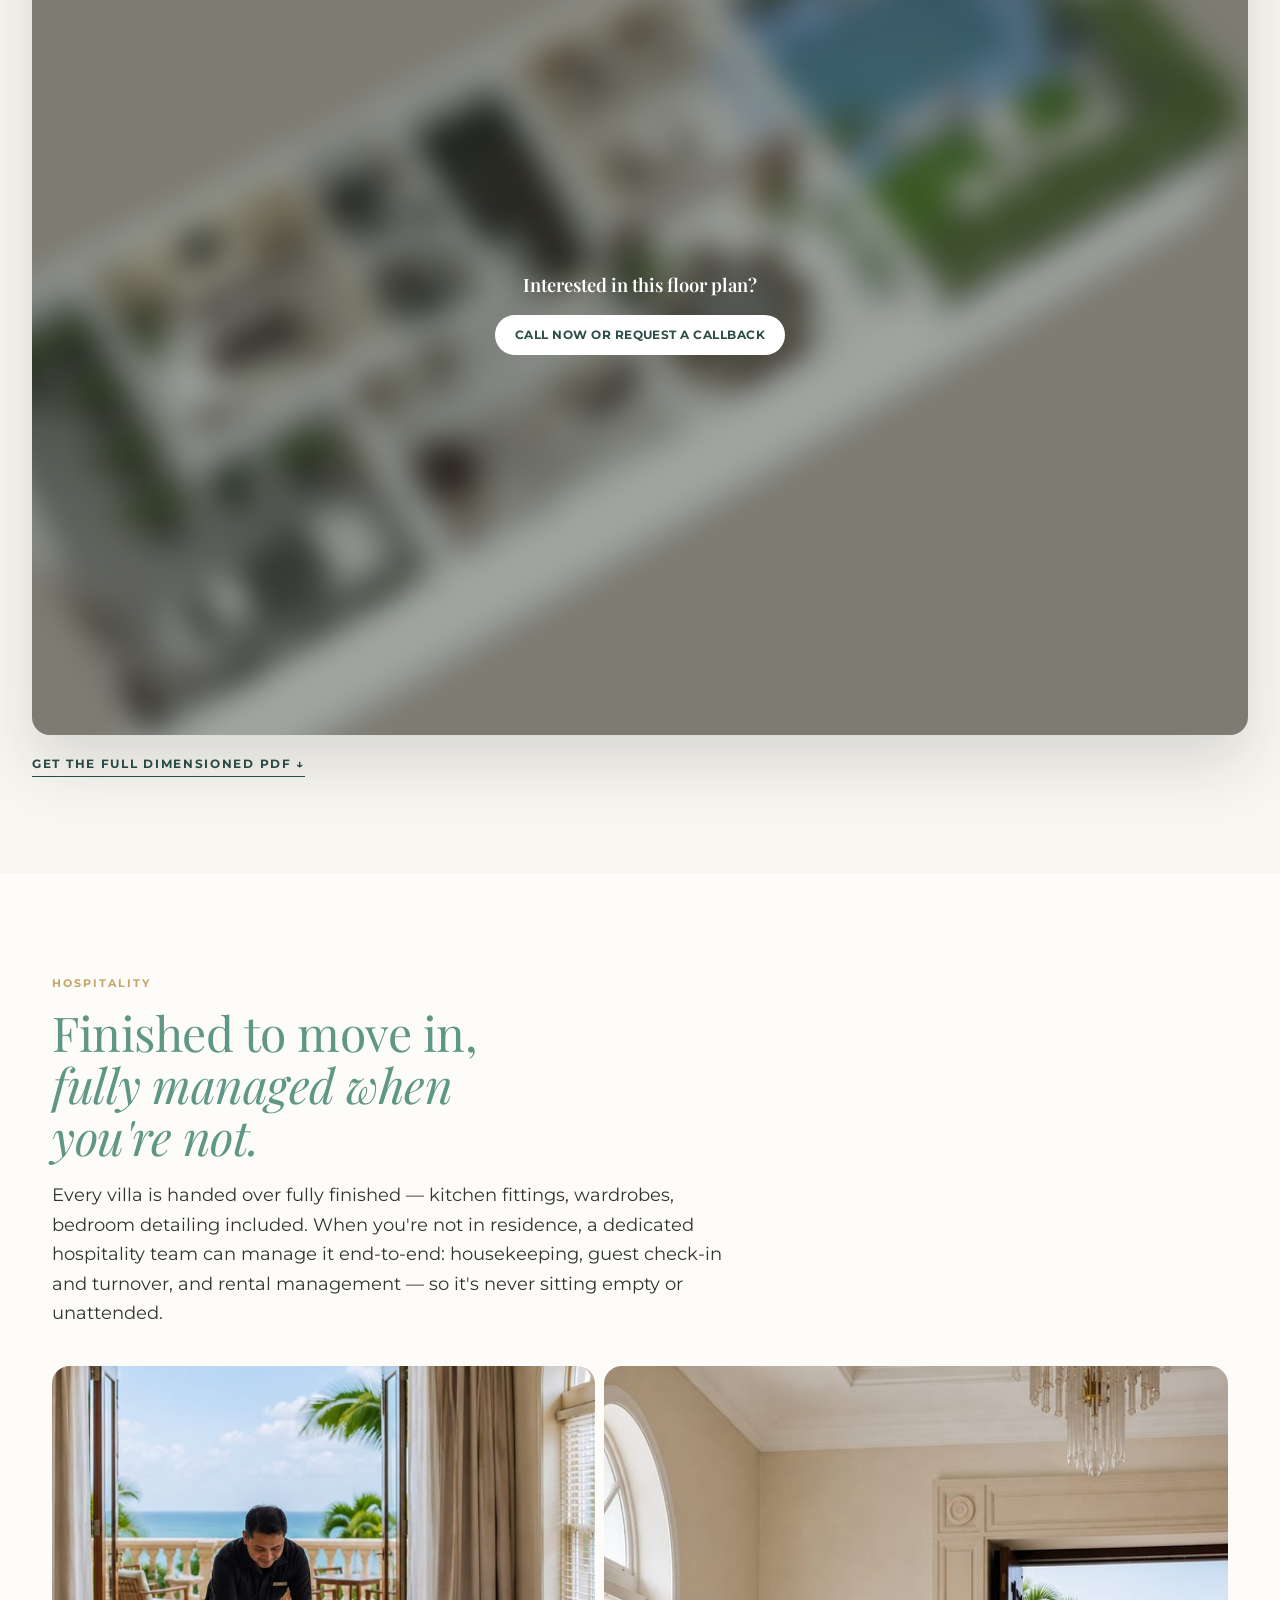
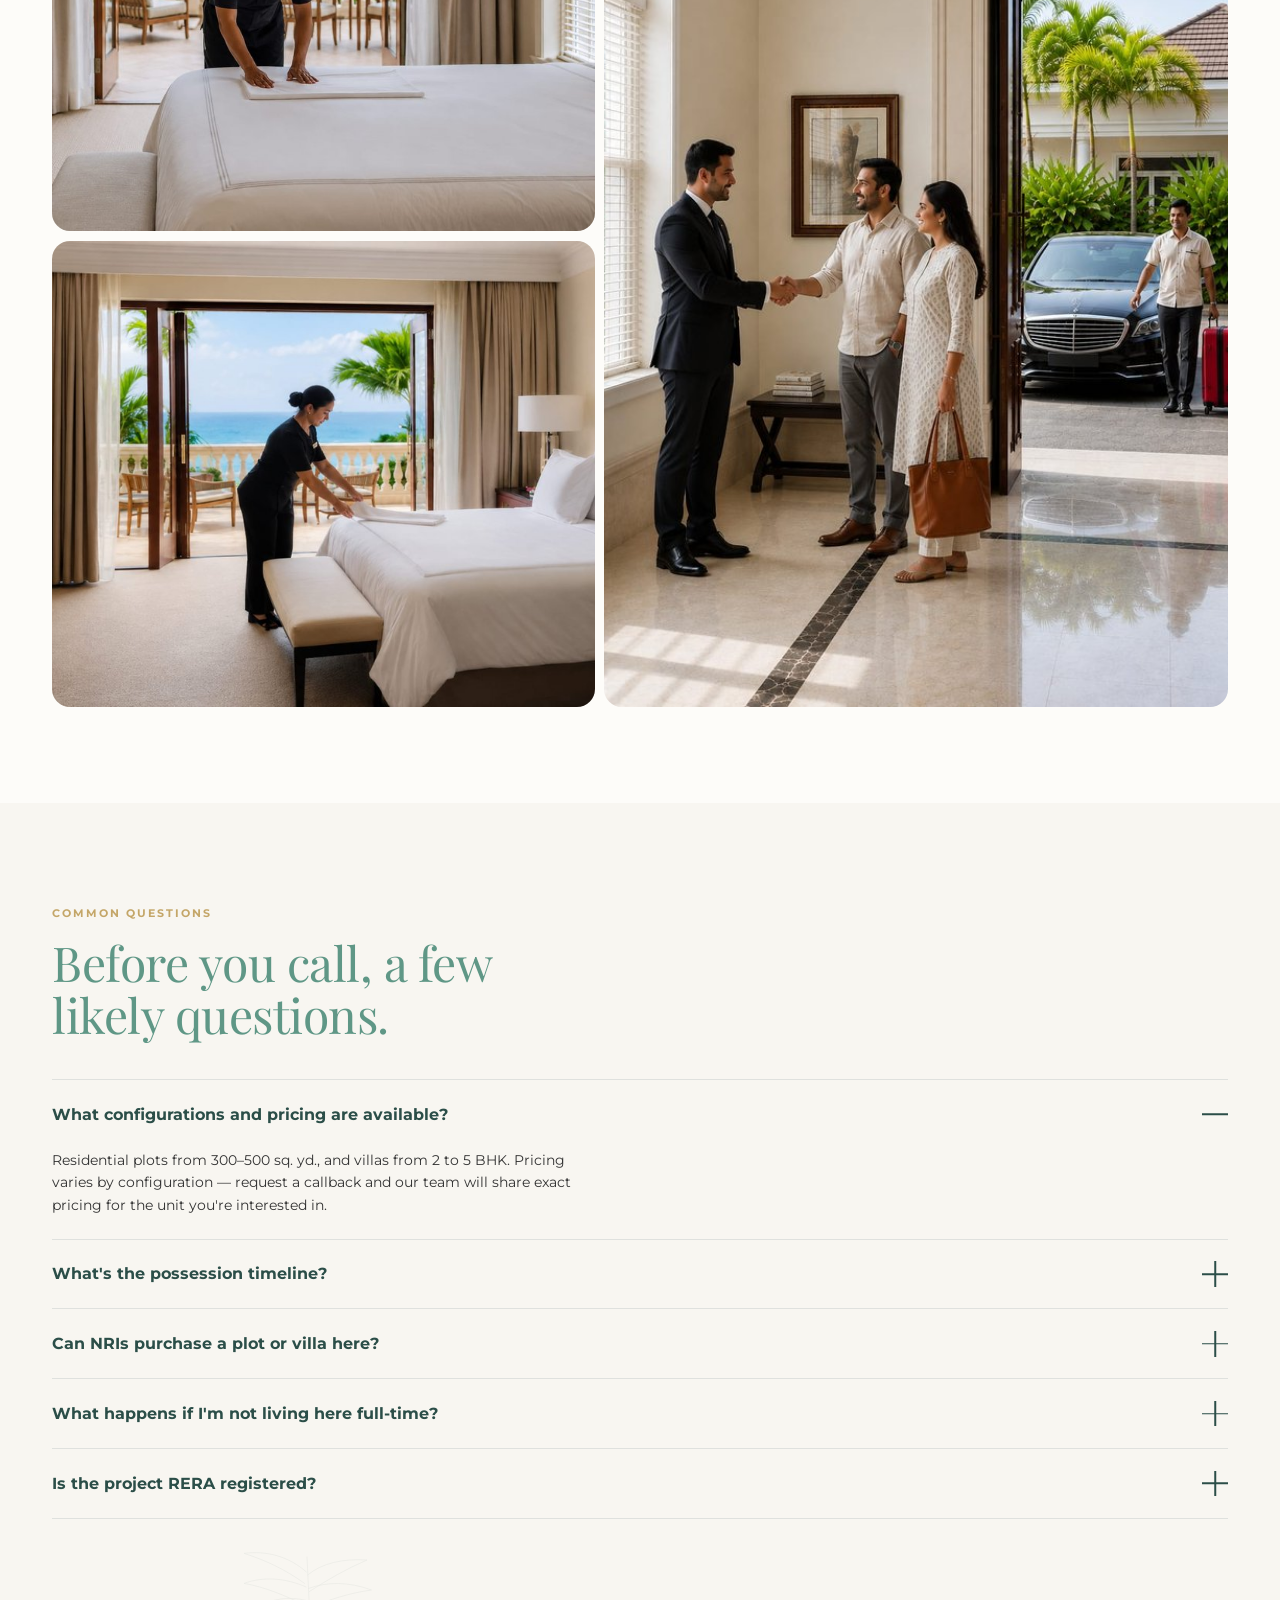
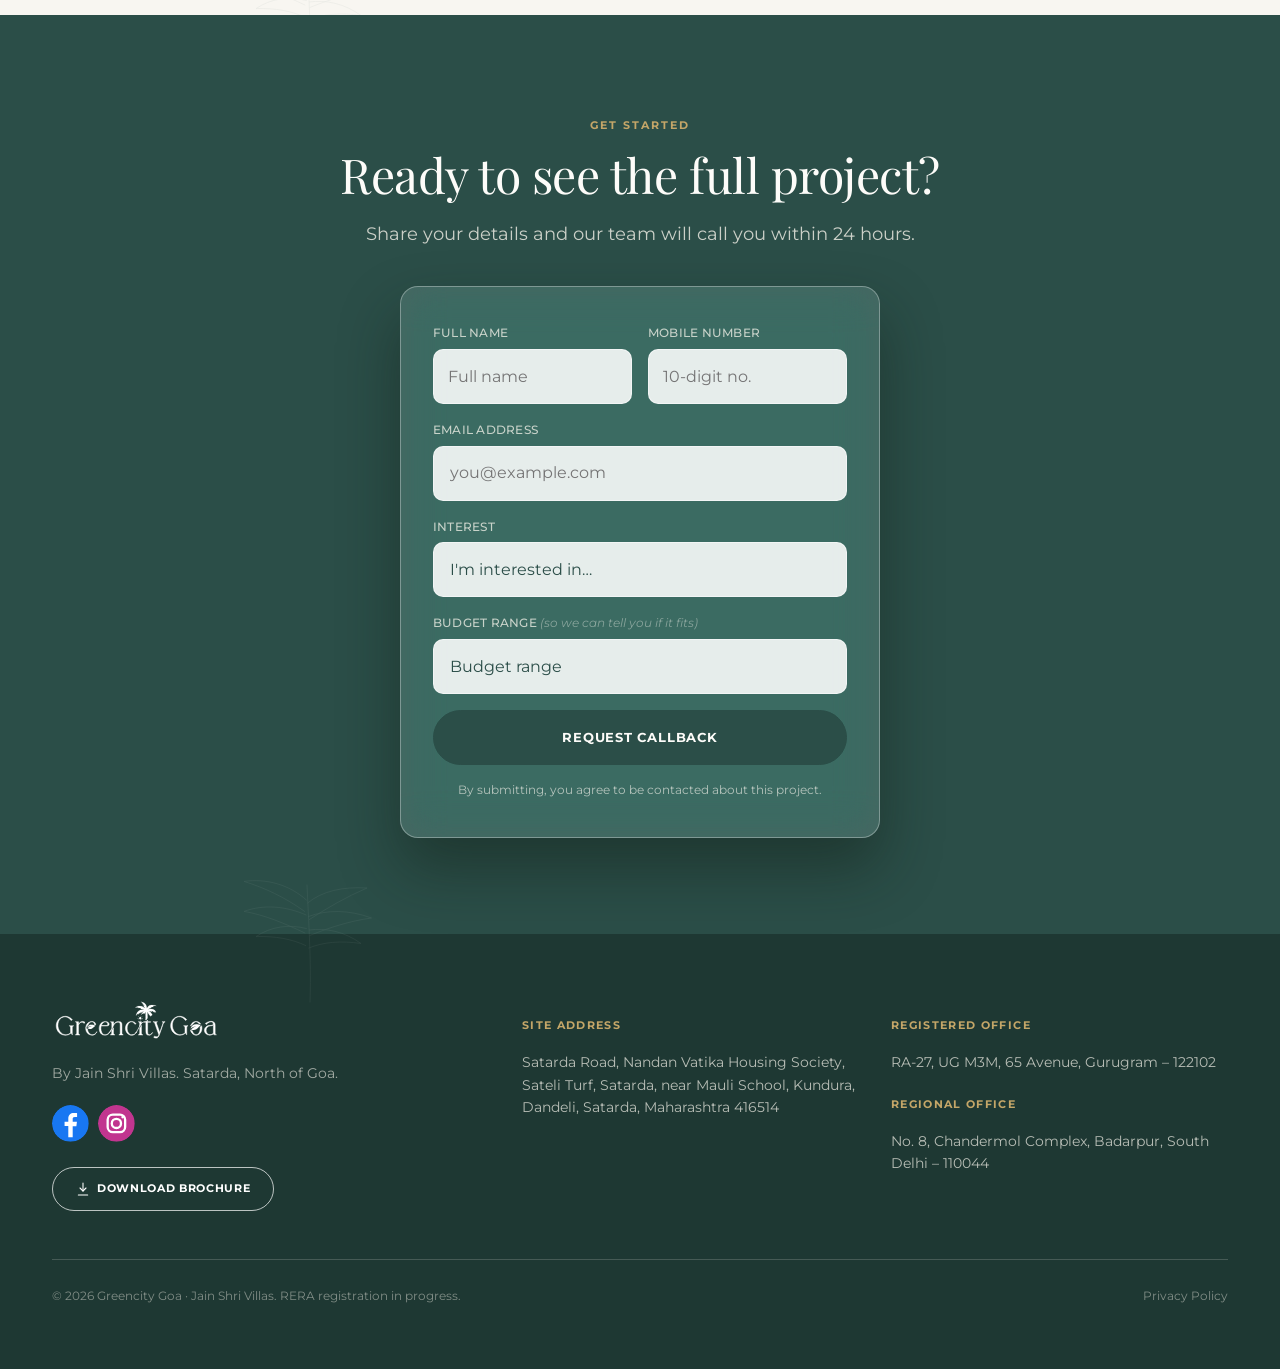
==== commit 82dfafae: "Loading screen animation, domain live, remove visible TBD placeholders Loading screen: - Animated pa" ====
--- a/index.html
+++ b/index.html
@@ -5,15 +5,14 @@
 <meta name="viewport" content="width=device-width, initial-scale=1">
 <title>Greencity Goa | Plots &amp; Villas in Satarda, North of Goa — Jain Shri Villas</title>
 <meta name="description" content="300–500 sq. yd. residential plots and 2–5 BHK luxury villas in Satarda, North of Goa — 10 km from Mopa International Airport, minutes from Arambol &amp; Querim beaches. Request a callback.">
-<link rel="canonical" href="https://www.example.com/">
-<!-- TODO: set the real canonical URL once the project domain is confirmed (see 01-brief.md footer note re: jainshrivillas.com vs a dedicated Greencity Goa domain). -->
+<link rel="canonical" href="https://greencitygoa.com/">
 
 <!-- Open Graph / social preview -->
 <meta property="og:type" content="website">
+<meta property="og:url" content="https://greencitygoa.com/">
 <meta property="og:title" content="Greencity Goa | Jain Shri Villas — Satarda, North of Goa">
 <meta property="og:description" content="North of Goa is about to change forever. Own it before that happens — 300–500 sq. yd. plots and 2–5 BHK luxury villas, 10 km from Mopa International Airport.">
-<meta property="og:image" content="assets/img/renders/aerial-3.jpg">
-<!-- TODO: og:image and og:url need absolute paths once this is deployed to a real domain. -->
+<meta property="og:image" content="https://greencitygoa.com/assets/img/renders/aerial-3.jpg">
 <meta name="twitter:card" content="summary_large_image">
 
 <!-- Favicons — cropped directly from the palm+sun mark inside
@@ -53,7 +52,7 @@
 <link href="https://fonts.googleapis.com/css2?family=Playfair+Display:ital,wght@0,400;0,500;0,600;0,700;1,400;1,500;1,600;1,700&family=Montserrat:ital,wght@0,400;0,500;0,600;0,700;1,400;1,500&display=swap" rel="stylesheet" media="print" onload="this.media='all'; this.onload=null;">
 <noscript><link href="https://fonts.googleapis.com/css2?family=Playfair+Display:ital,wght@0,400;0,500;0,600;0,700;1,400;1,500;1,600;1,700&family=Montserrat:ital,wght@0,400;0,500;0,600;0,700;1,400;1,500&display=swap" rel="stylesheet"></noscript>
 
-<link rel="stylesheet" href="assets/css/styles.css?v=41">
+<link rel="stylesheet" href="assets/css/styles.css?v=43">
 
 <!-- =========================================================================
      TRACKING — NOT YET INSTALLED. See Instruction Documents/01-brief.md, "Tracking".
@@ -113,6 +112,17 @@
 </script>
 </head>
 <body>
+<!-- Brief branded loading screen — shown for exactly 1s then fades out
+     (script.js), regardless of actual load state. Purely a polish/brand
+     touch on a static site that loads fast anyway. -->
+<div class="preloader" id="preloader" aria-hidden="true">
+  <!-- Reuses the site's existing palm-frond motif (#texture-palm, defined
+       below in the icon library) rather than inventing a new mark — same
+       line-drawn silhouette used as background texture throughout the
+       page, just animated here as a simple stroke draw-in. -->
+  <svg class="preloader__palm" viewBox="0 0 500 500"><use class="preloader__palm-path" href="#texture-palm"/></svg>
+  <img src="assets/img/logo/greencity-goa-horizontal.svg?v=1" alt="" class="preloader__logo">
+</div>
 <a class="skip-link" href="#main">Skip to content</a>
 
 <!-- Removed the top "working build" status banner per client feedback — the
@@ -784,7 +794,7 @@
           <span class="plus"></span>
         </button>
         <div class="faq-a">
-          <p>Residential plots from 300–500 sq. yd., and villas from 2 to 5 BHK. Final pricing by configuration to be confirmed.</p>
+          <p>Residential plots from 300–500 sq. yd., and villas from 2 to 5 BHK. Pricing varies by configuration — request a callback and our team will share exact pricing for the unit you're interested in.</p>
         </div>
       </div>
 
@@ -794,7 +804,7 @@
           <span class="plus"></span>
         </button>
         <div class="faq-a">
-          <p>To be confirmed — our team will share the latest possession timeline on a call.</p>
+          <p>Our team will share the latest possession timeline for your chosen configuration on a call.</p>
         </div>
       </div>
 
@@ -953,7 +963,7 @@
     </div>
 
     <div class="footer__bottom">
-      <span>© 2026 Greencity Goa · Jain Shri Villas. RERA No. — <span class="tbd">TBD</span></span>
+      <span>© 2026 Greencity Goa · Jain Shri Villas. RERA registration in progress.</span>
       <span><a href="privacy-policy.html">Privacy Policy</a></span>
     </div>
   </div>
@@ -1017,6 +1027,6 @@
   </a>
 </nav>
 
-<script src="assets/js/script.js?v=5"></script>
+<script src="assets/js/script.js?v=6"></script>
 </body>
 </html>
--- a/assets/css/styles.css
+++ b/assets/css/styles.css
@@ -1567,3 +1567,57 @@
   background: var(--forest); color: var(--cream); padding: 0.8rem 1.2rem;
 }
 .skip-link:focus{ left: 1rem; top: 1rem; }
+
+/* -------------------------------------------------------------------------
+   PRELOADER — brief branded loading screen. Shown for exactly 1s (script.js
+   setTimeout), then fades out and removes itself. z-index above everything
+   else on the page, including the sticky nav (60) and sticky-bar (65).
+   ------------------------------------------------------------------------- */
+.preloader{
+  position: fixed;
+  inset: 0;
+  z-index: 9999;
+  display: flex;
+  flex-direction: column;
+  align-items: center;
+  justify-content: center;
+  gap: 1.1rem;
+  background: var(--forest);
+  transition: opacity 0.5s ease, visibility 0.5s ease;
+}
+.preloader.is-hidden{
+  opacity: 0;
+  visibility: hidden;
+  pointer-events: none;
+}
+/* Small silhouette draws itself in first (stroke-dasharray/dashoffset —
+   the standard "line drawing" SVG technique), then the logo fades in
+   once the palm has mostly drawn. Sequenced entirely within the 1s
+   window the preloader is on screen for. */
+.preloader__palm{
+  width: 48px;
+  height: 48px;
+  color: var(--gold-on-dark, var(--gold));
+}
+.preloader__palm-path{
+  stroke-dasharray: 900;
+  stroke-dashoffset: 900;
+  animation: preloader-draw 0.7s ease forwards;
+}
+.preloader__logo{
+  width: min(220px, 55vw);
+  height: auto;
+  opacity: 0;
+  animation: preloader-fade-in 0.5s ease 0.4s forwards;
+}
+@keyframes preloader-draw{
+  to{ stroke-dashoffset: 0; }
+}
+@keyframes preloader-fade-in{
+  from{ opacity: 0; transform: scale(0.94); }
+  to{ opacity: 1; transform: scale(1); }
+}
+@media (prefers-reduced-motion: reduce){
+  .preloader__palm-path{ animation: none; stroke-dashoffset: 0; }
+  .preloader__logo{ animation: none; opacity: 1; }
+}
